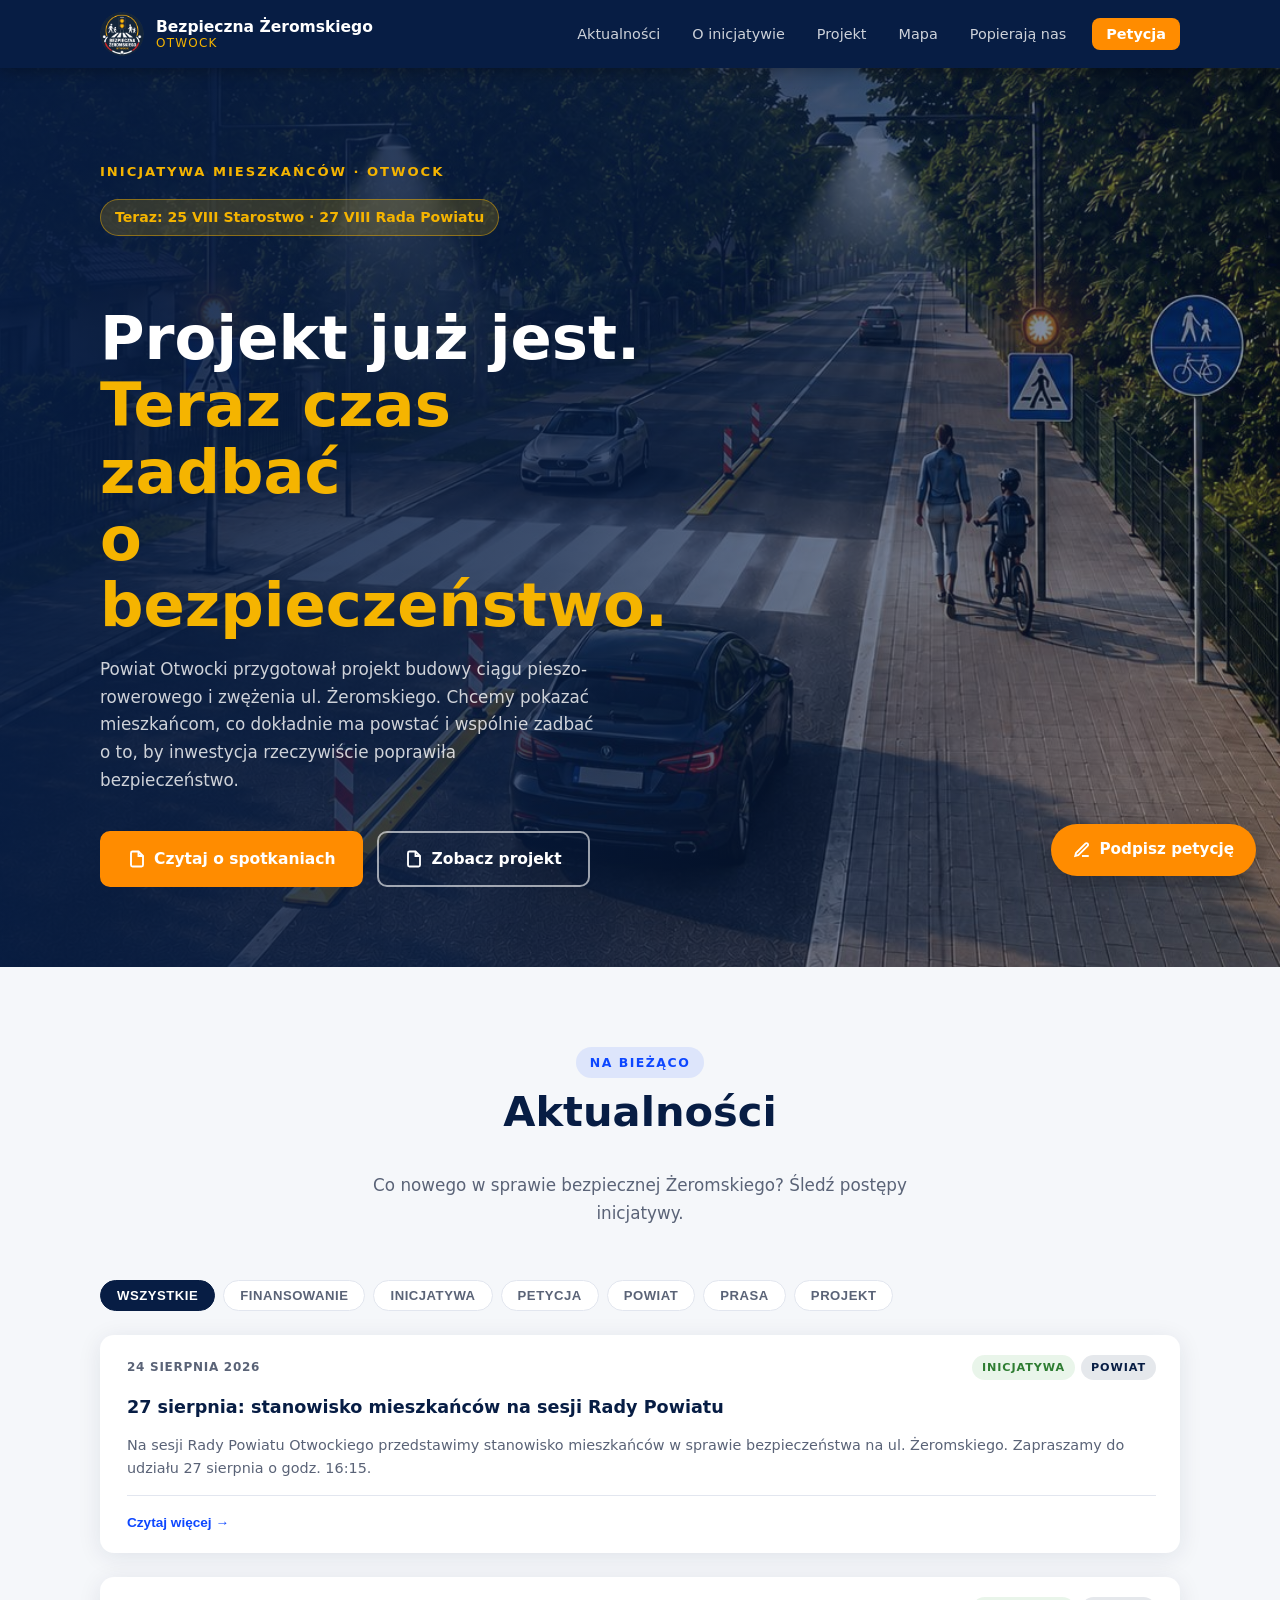
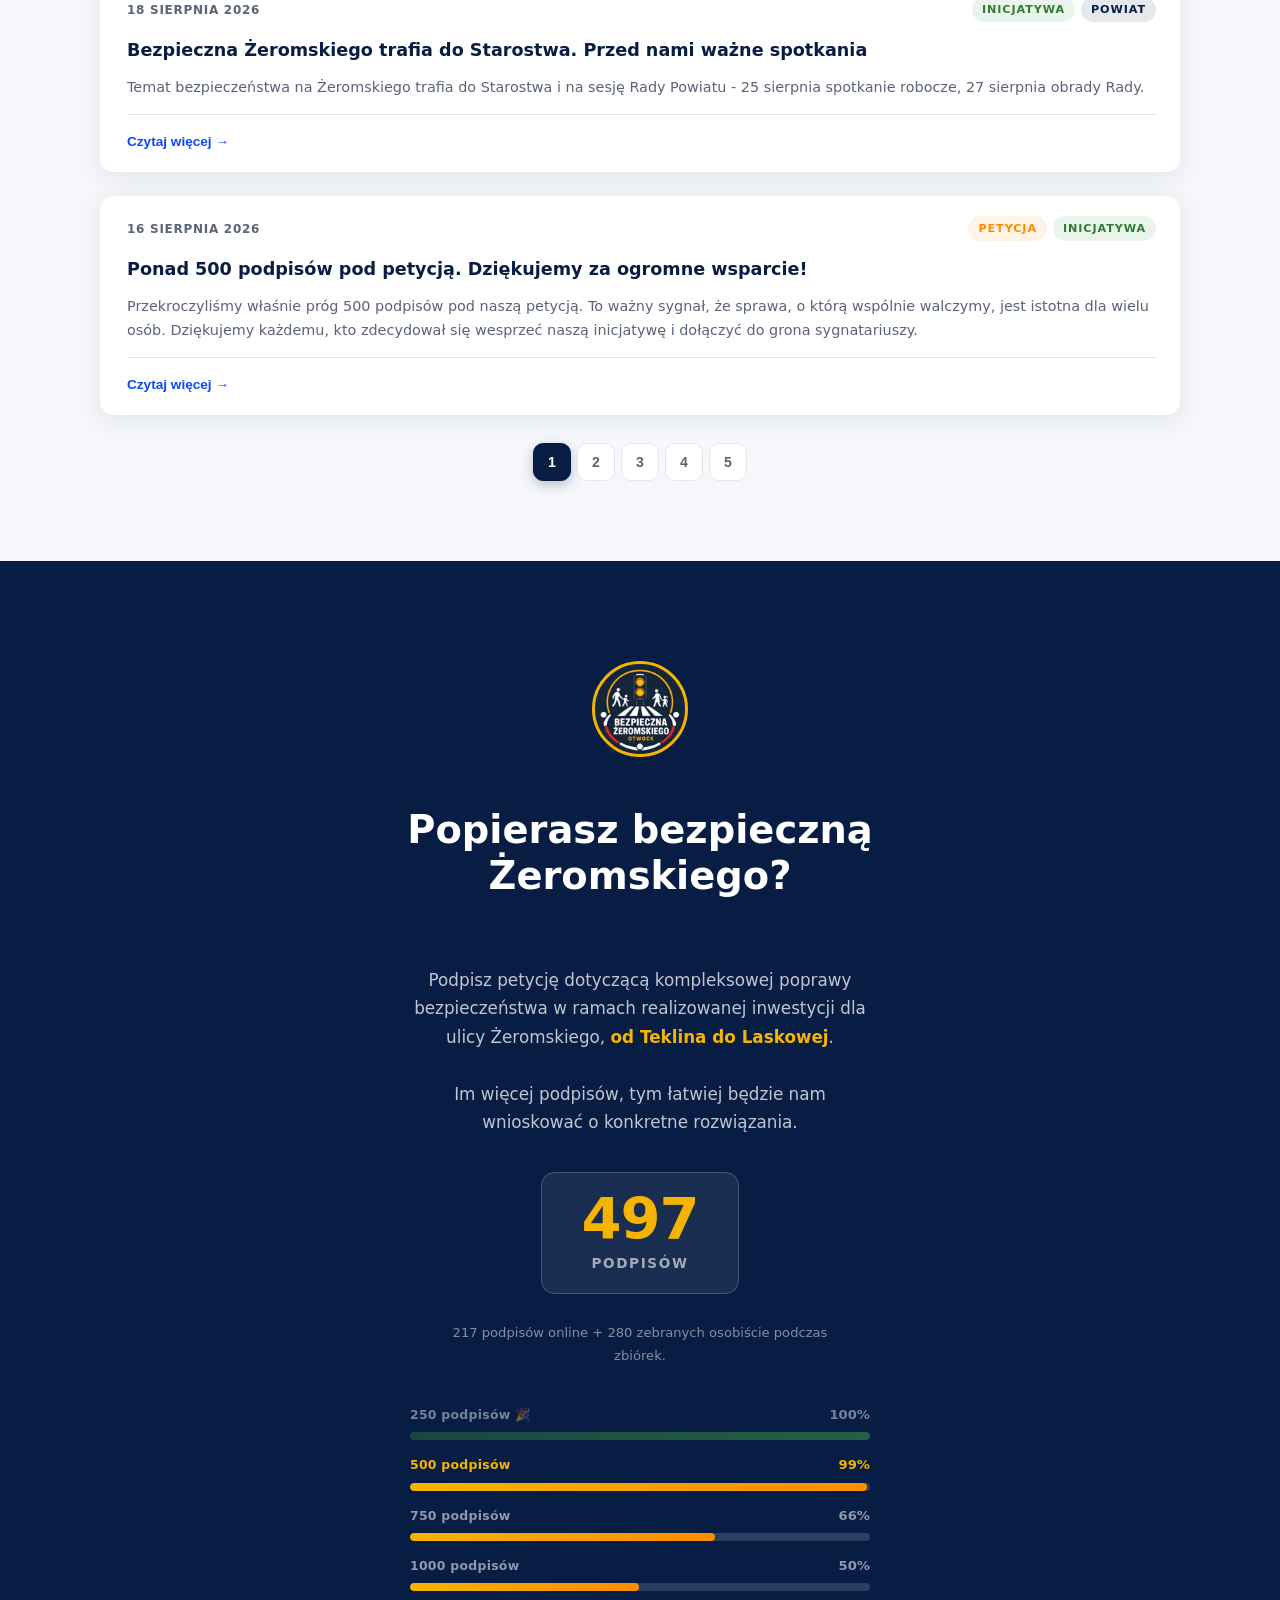
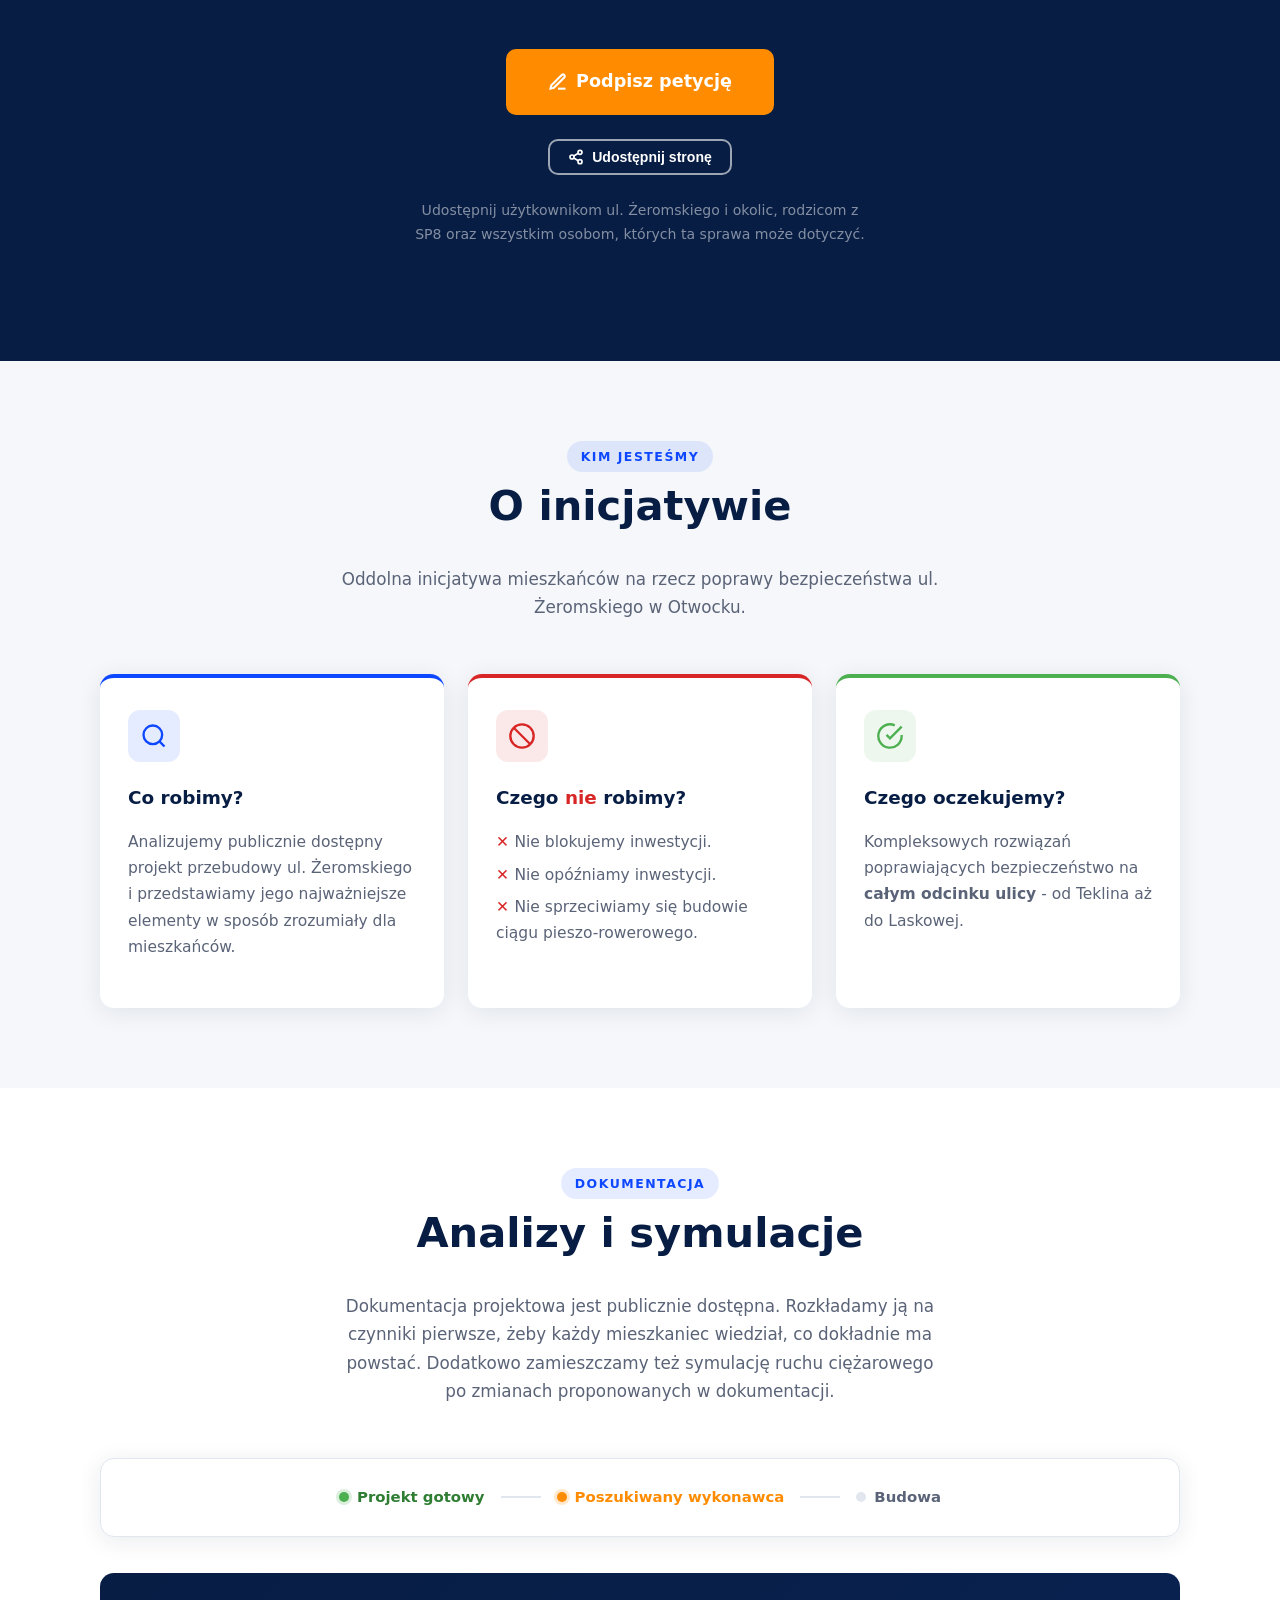
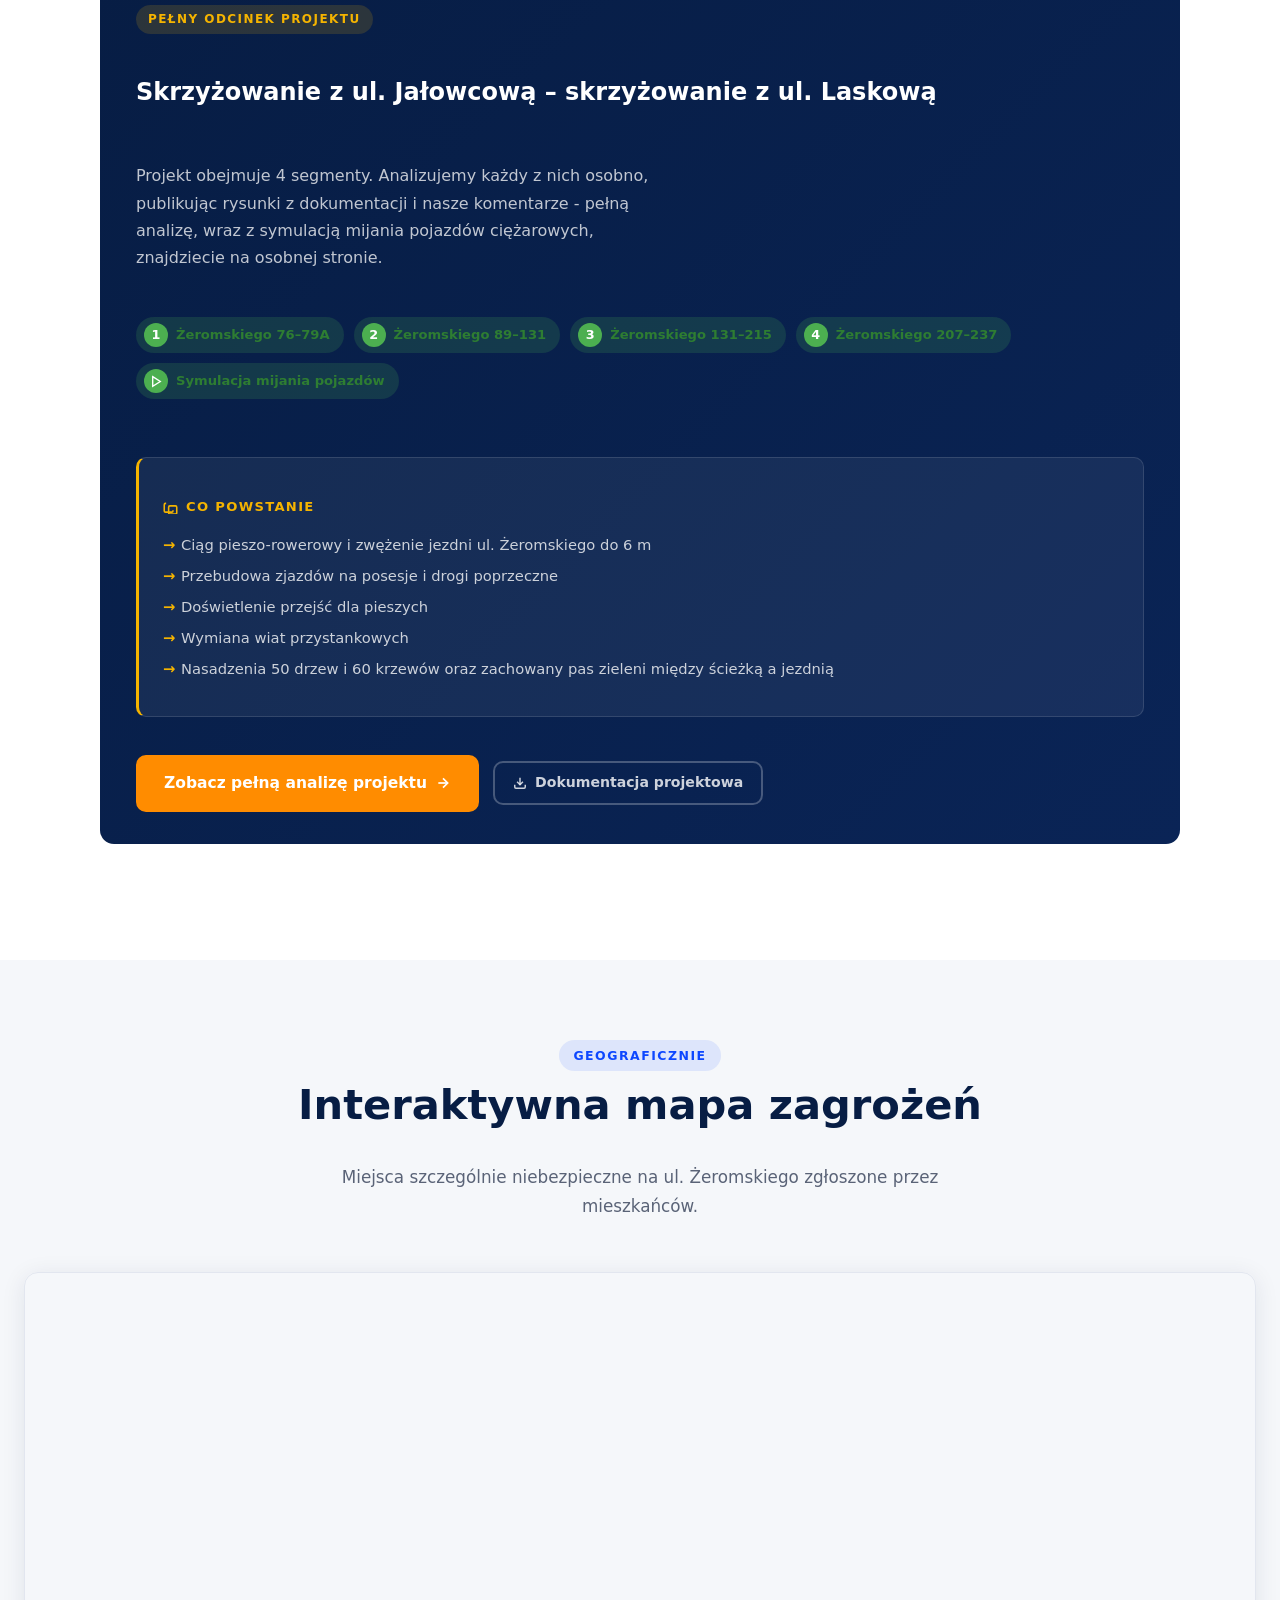
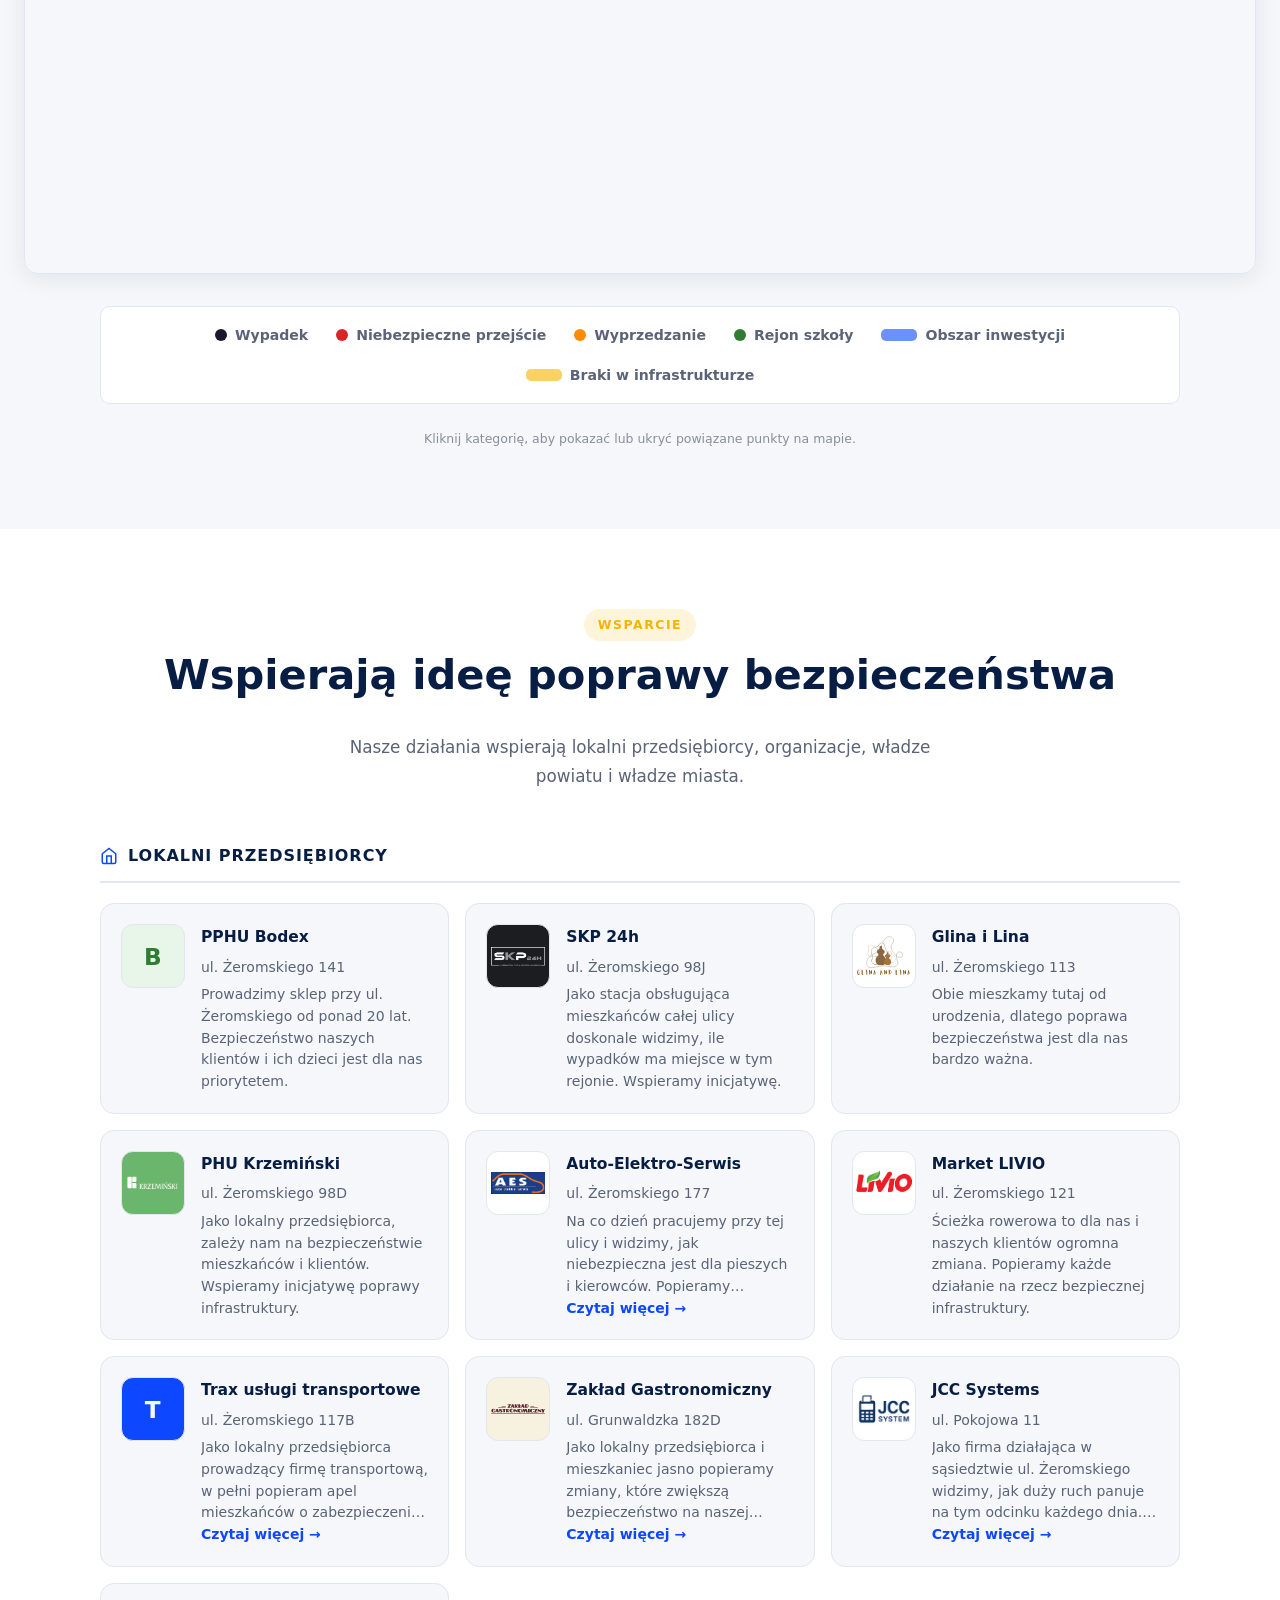
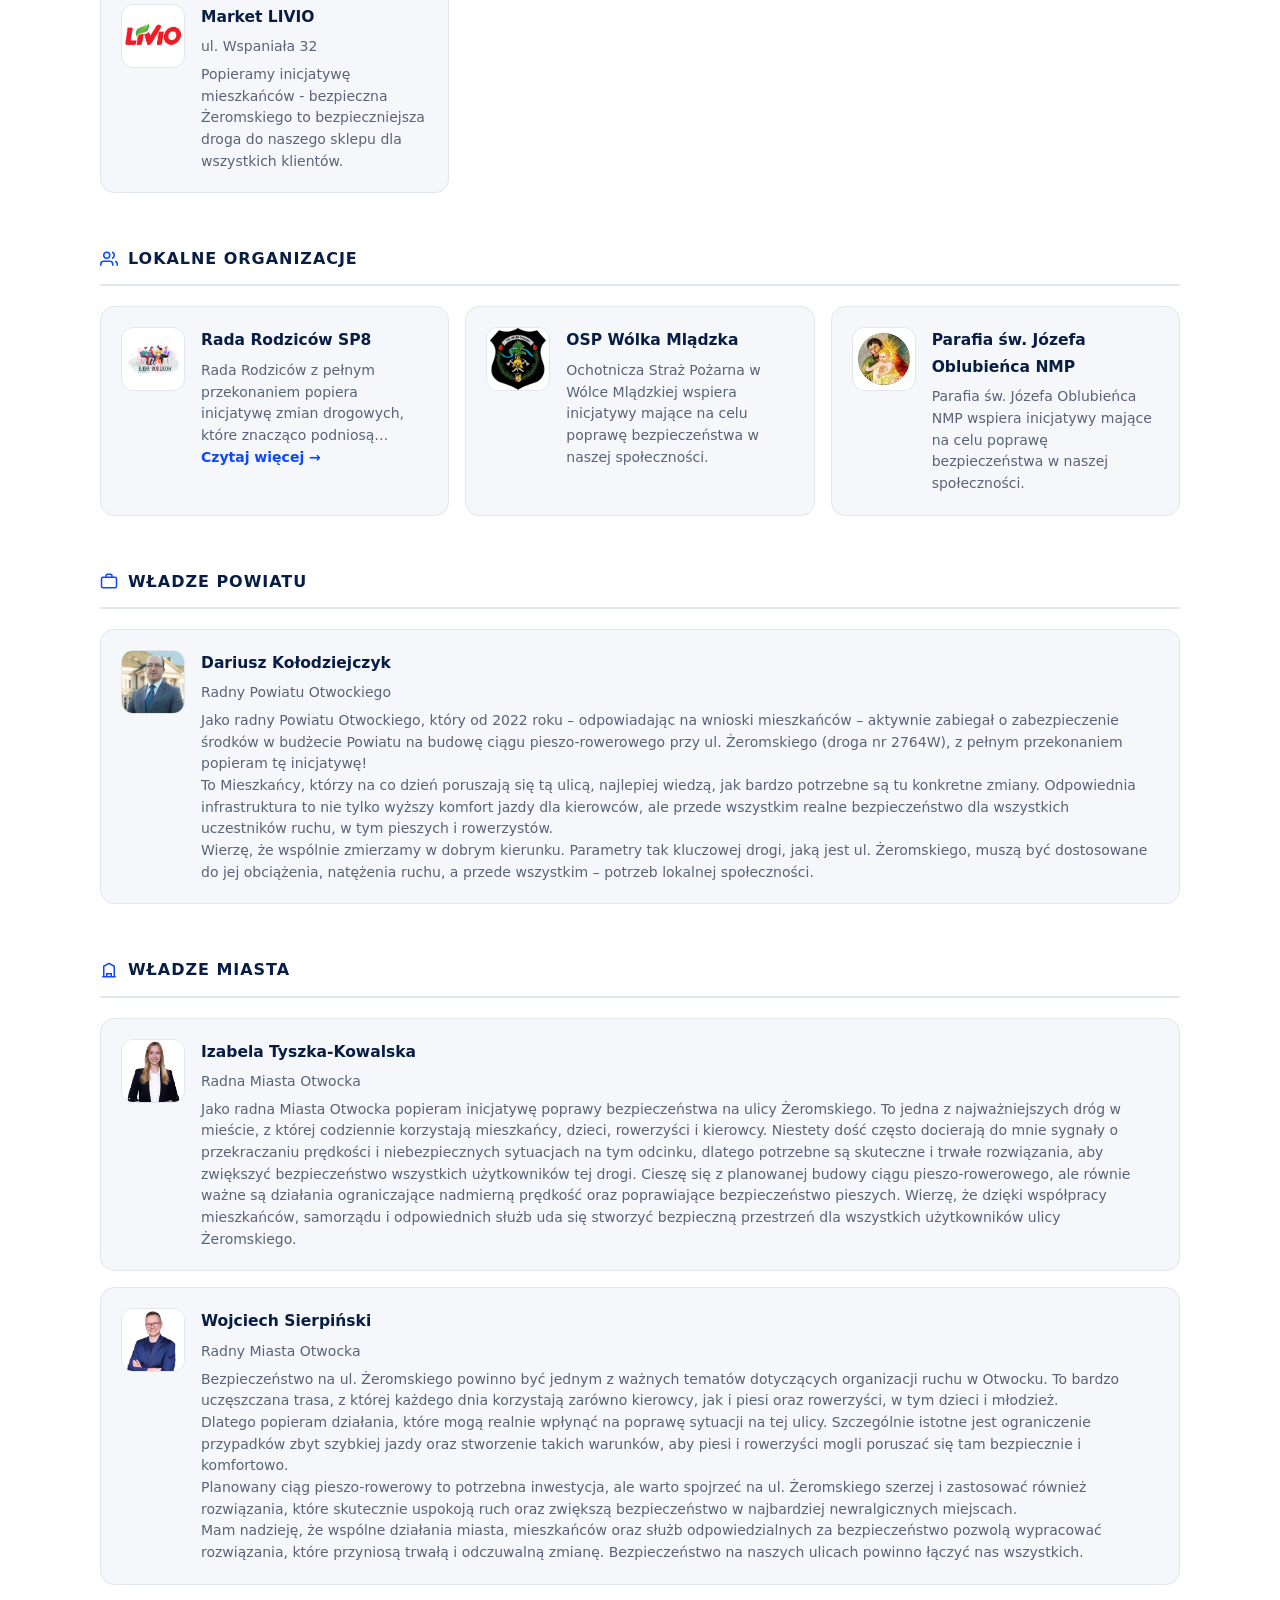
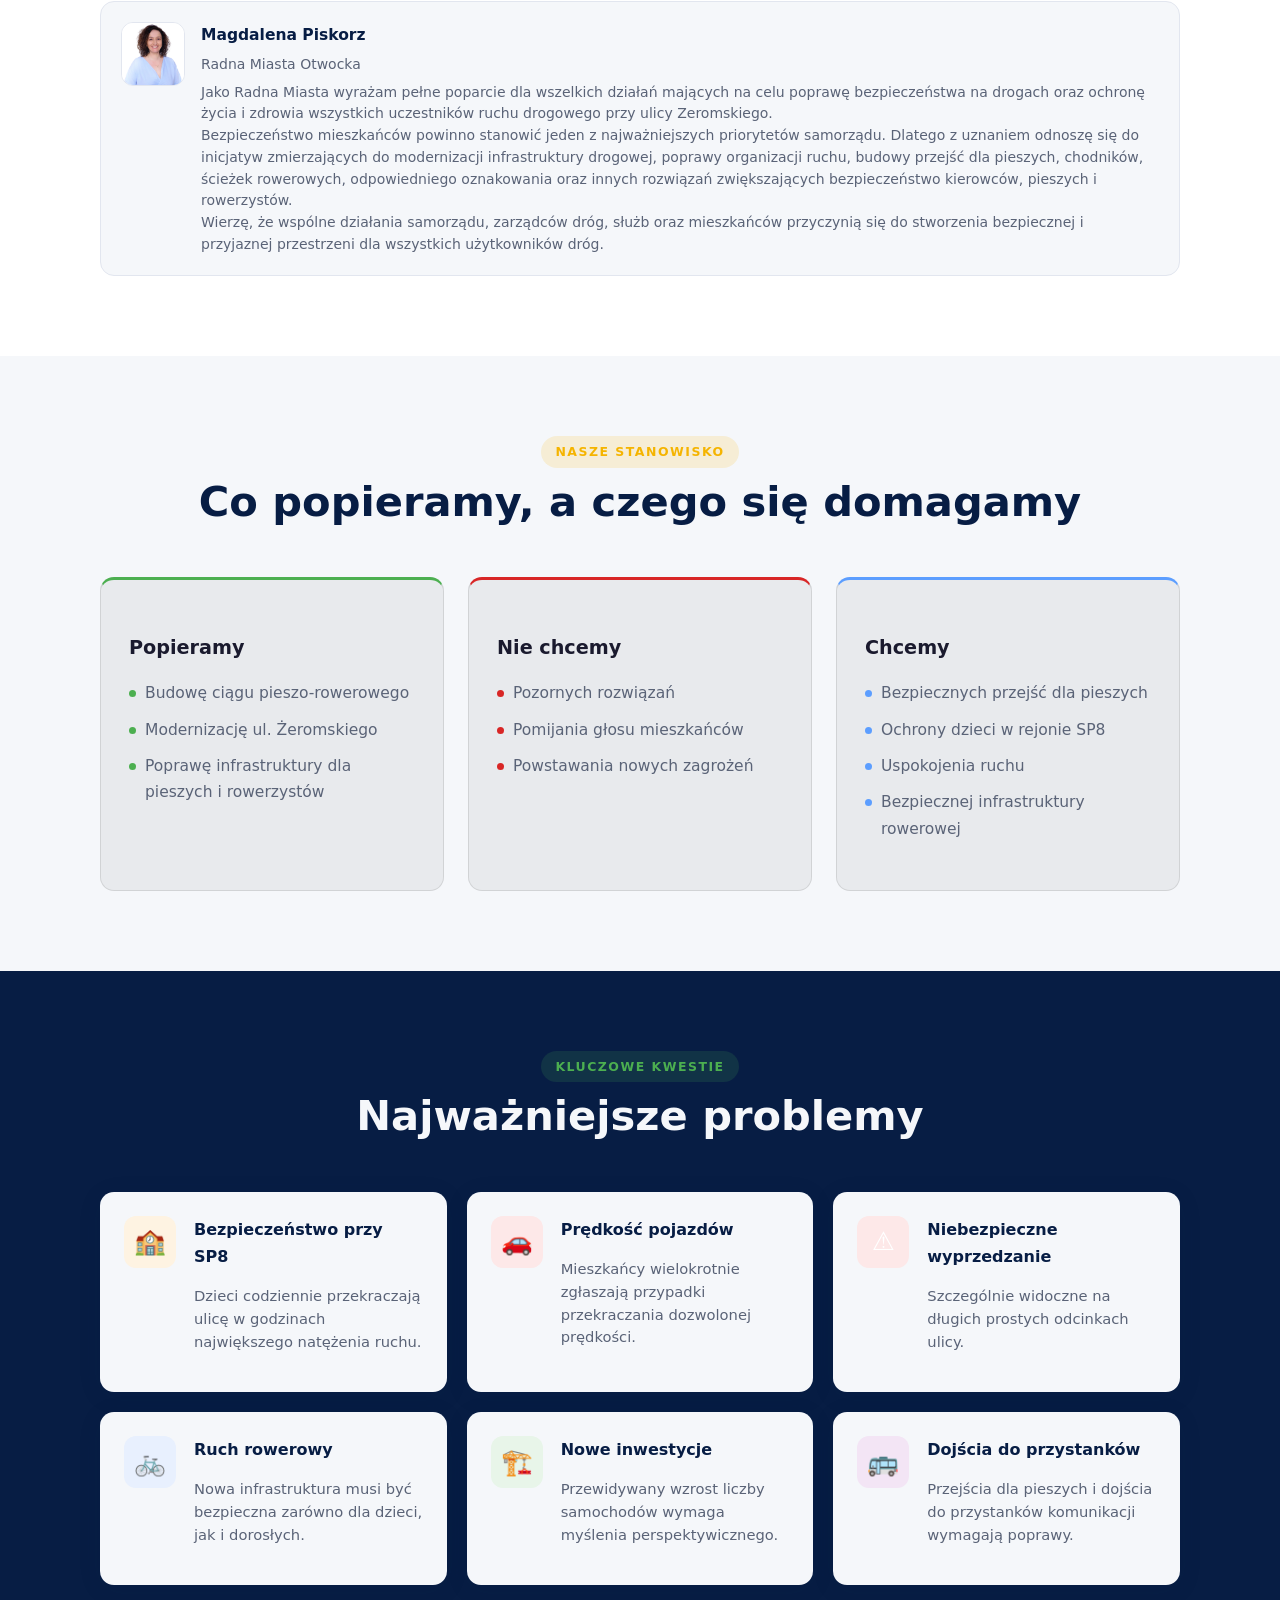
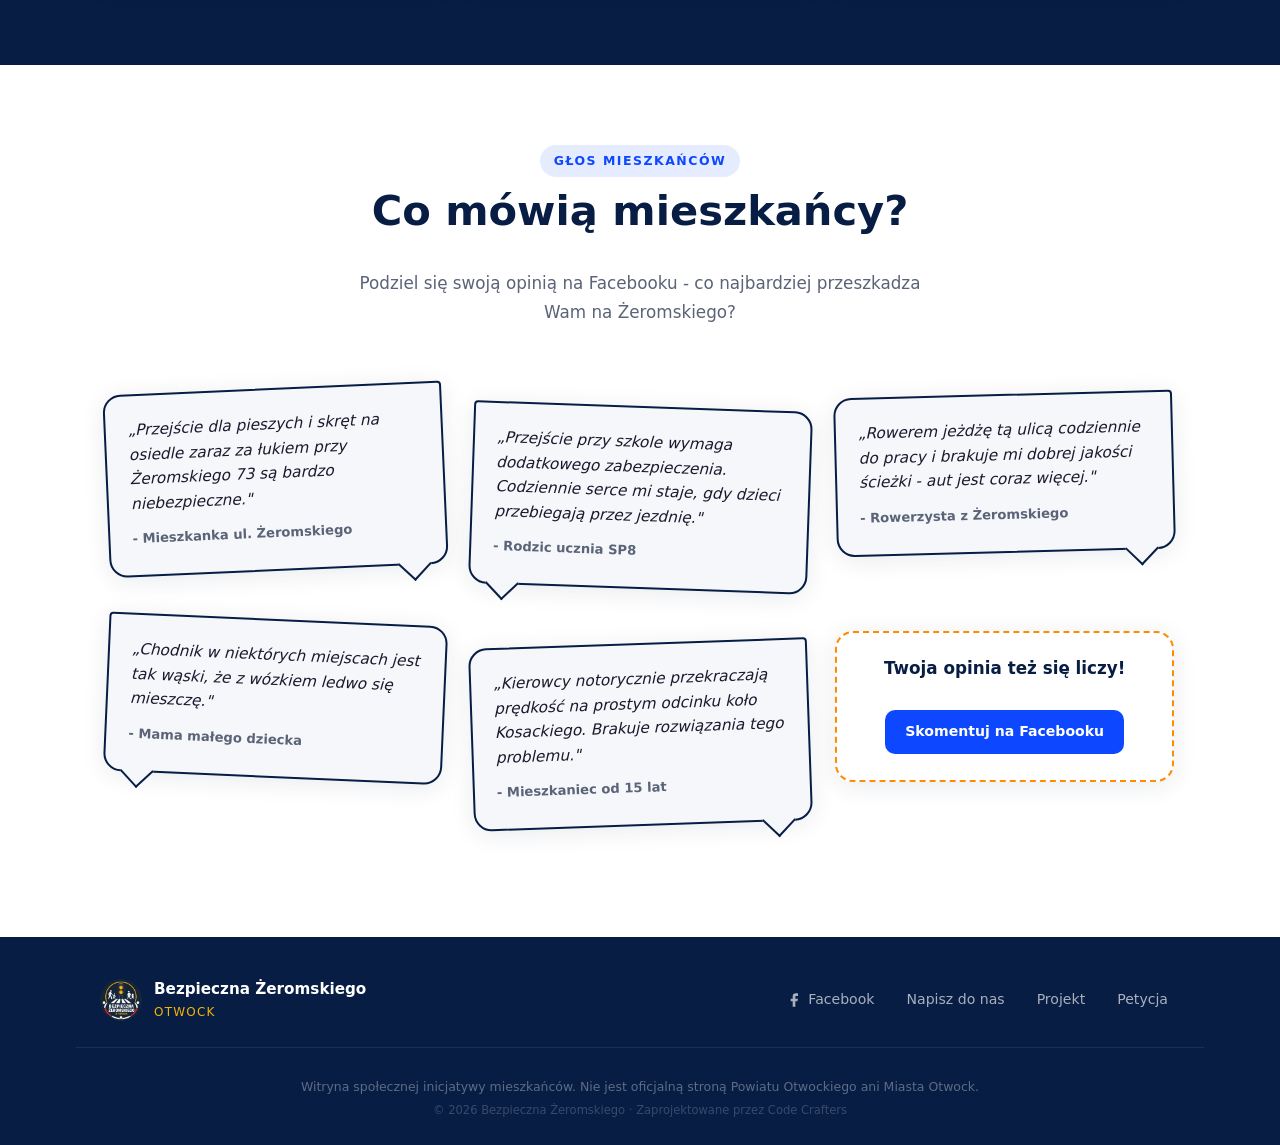
==== index.html @ 0e1c04c5 "Cache buster" ====
<!DOCTYPE html>
<html lang="pl">
<head>
  <meta charset="UTF-8" />
  <meta name="viewport" content="width=device-width, initial-scale=1.0" />
  <meta name="description" content="Społeczna inicjatywa mieszkańców Otwocka na rzecz bezpiecznej ulicy Żeromskiego. Analizujemy projekt przebudowy i dbamy o bezpieczeństwo." />
  <title>Bezpieczna Żeromskiego – Otwock</title>

  <meta name="google-site-verification" content="AgQ0hgBNN3NUIXzFo-h0DQTnF5K7Cg6eH8huIfrxEAc" />

  <link rel="canonical" href="https://bezpieczna-zeromskiego.pl/" />

  <link rel="preload" as="image" href="img/banner.jpg" fetchpriority="high" />

  <link rel="icon" href="/favicon.ico" sizes="any" />
  <link rel="icon" href="img/favicon-32x32.png" type="image/png" sizes="32x32" />
  <link rel="icon" href="img/favicon-16x16.png" type="image/png" sizes="16x16" />
  <link rel="apple-touch-icon" href="img/apple-touch-icon.png" />

  <!-- Open Graph / Facebook -->
  <meta property="og:type" content="website" />
  <meta property="og:url" content="https://bezpieczna-zeromskiego.pl/" />
  <meta property="og:site_name" content="Bezpieczna Żeromskiego" />
  <meta property="og:title" content="Bezpieczna Żeromskiego – Otwock" />
  <meta property="og:description" content="Społeczna inicjatywa mieszkańców Otwocka na rzecz bezpiecznej ulicy Żeromskiego. Analizujemy projekt przebudowy i dbamy o bezpieczeństwo." />
  <meta property="og:image" content="https://bezpieczna-zeromskiego.pl/img/og-image.jpg" />
  <meta property="og:image:secure_url" content="https://bezpieczna-zeromskiego.pl/img/og-image.jpg" />
  <meta property="og:image:type" content="image/jpeg" />
  <meta property="og:image:width" content="1200" />
  <meta property="og:image:height" content="630" />
  <meta property="og:image:alt" content="Bezpieczna Żeromskiego – projekt przebudowy ulicy Żeromskiego w Otwocku" />
  <meta property="og:locale" content="pl_PL" />

  <!-- Twitter -->
  <meta name="twitter:card" content="summary_large_image" />
  <meta name="twitter:title" content="Bezpieczna Żeromskiego – Otwock" />
  <meta name="twitter:description" content="Społeczna inicjatywa mieszkańców Otwocka na rzecz bezpiecznej ulicy Żeromskiego. Analizujemy projekt przebudowy i dbamy o bezpieczeństwo." />
  <meta name="twitter:image" content="https://bezpieczna-zeromskiego.pl/img/og-image.jpg" />

  <link rel="stylesheet" href="css/style.css?v=b9fa4c6ad98b" />

  <!-- Structured data: helps search engines understand this as a civic/community initiative -->
  <script type="application/ld+json">
  {
    "@context": "https://schema.org",
    "@type": "Organization",
    "name": "Bezpieczna Żeromskiego",
    "url": "https://bezpieczna-zeromskiego.pl/",
    "logo": "https://bezpieczna-zeromskiego.pl/img/logo.png",
    "description": "Społeczna inicjatywa mieszkańców Otwocka na rzecz bezpiecznej ulicy Żeromskiego. Analizujemy projekt przebudowy i dbamy o bezpieczeństwo.",
    "sameAs": [
      "https://www.facebook.com/BezpiecznaZeromskiegoOtwock"
    ],
    "areaServed": {
      "@type": "City",
      "name": "Otwock"
    }
  }
  </script>
</head>
<body>

  <!-- ═══════════════════════════════ NAV ═══════════════════════════════ -->
  <nav id="navbar">
    <div class="nav-inner">
      <a href="#" class="nav-brand">
        <img width="44" height="44" src="img/logo-sm.png" alt="Logo Bezpieczna Żeromskiego" decoding="async" />
        <span class="nav-brand-text">
          <strong>Bezpieczna Żeromskiego</strong>
          <em>Otwock</em>
        </span>
      </a>
      <button class="nav-toggle" id="navToggle" aria-label="Menu" aria-controls="navLinks" aria-expanded="false">
        <span></span><span></span><span></span>
      </button>
      <ul class="nav-links" id="navLinks">
        <li><a href="#aktualnosci">Aktualności</a></li>
        <li><a href="#inicjatywa">O inicjatywie</a></li>
        <li><a href="projekt.html" data-section="projekt">Projekt</a></li>
        <li><a href="#mapa">Mapa</a></li>
        <li><a href="#popieraja">Popierają nas</a></li>
        <li><a href="#petycja" class="nav-cta">Petycja</a></li>
      </ul>
    </div>
  </nav>

  <!-- ═══════════════════════════════ HERO ══════════════════════════════ -->
  <section id="hero">
    <div class="hero-bg" style="background-image: url('img/banner.jpg');"></div>
    <div class="hero-overlay"></div>
    <div class="hero-content">
      <p class="hero-label">Inicjatywa mieszkańców · Otwock</p>
      <a href="#news-sesja-rady-powiatu-27-sierpnia" class="hero-now">
        Teraz: 25 VIII Starostwo · 27 VIII Rada Powiatu
      </a>
      <h1>Projekt już jest.<br><span>Teraz czas zadbać<br>o bezpieczeństwo.</span></h1>
      <p class="hero-sub">
        Powiat Otwocki przygotował projekt budowy ciągu pieszo-rowerowego
        i zwężenia ul. Żeromskiego. Chcemy pokazać mieszkańcom, co dokładnie
        ma powstać i wspólnie zadbać o to, by inwestycja rzeczywiście poprawiła bezpieczeństwo.
      </p>
      <div class="hero-btns">
        <a href="#news-sesja-rady-powiatu-27-sierpnia" class="btn btn-orange">
          <svg width="18" height="18" viewBox="0 0 24 24" fill="none" stroke="currentColor" stroke-width="2.5"><path d="M14 2H6a2 2 0 0 0-2 2v16a2 2 0 0 0 2 2h12a2 2 0 0 0 2-2V8z"/><polyline points="14 2 14 8 20 8"/></svg>
          Czytaj o spotkaniach
        </a>
        <a href="projekt.html" class="btn btn-outline">
          <svg width="18" height="18" viewBox="0 0 24 24" fill="none" stroke="currentColor" stroke-width="2.5"><path d="M14 2H6a2 2 0 0 0-2 2v16a2 2 0 0 0 2 2h12a2 2 0 0 0 2-2V8z"/><polyline points="14 2 14 8 20 8"/></svg>
          Zobacz projekt
        </a>
      </div>
    </div>
  </section>

  <!-- ═══════════════════════════════ AKTUALNOŚCI ══════════════════════ -->
  <section id="aktualnosci" class="section section-light">
    <div class="container">
      <div class="section-header">
        <span class="section-tag">Na bieżąco</span>
        <h2>Aktualności</h2>
        <p class="section-desc">Co nowego w sprawie bezpiecznej Żeromskiego? Śledź postępy inicjatywy.</p>
      </div>
      <div class="news-filters" id="newsFilters" role="group" aria-label="Filtruj aktualności wg tagu"></div>
      <div class="news-list" id="newsList">
        <div class="news-loading">Ładowanie aktualności…</div>
      </div>
    </div>
  </section>

  <!-- ═══════════════════════════════ PETYCJA ═══════════════════════════ -->
  <section id="petycja" class="section section-navy section-petycja">
    <div class="container">
      <div class="petycja-inner">
        <img width="90" height="90" src="img/logo-sm.png" alt="Logo" class="petycja-logo" loading="lazy" decoding="async" />
        <h2>Popierasz bezpieczną Żeromskiego?</h2>
        <p>Podpisz petycję dotyczącą kompleksowej poprawy bezpieczeństwa w ramach realizowanej inwestycji dla ulicy Żeromskiego, <strong>od Teklina do Laskowej</strong>.<br /><br />Im więcej podpisów, tym łatwiej będzie nam wnioskować o konkretne rozwiązania.</p>

        <div class="petycja-counter" id="petycjaCounter">
          <span class="petycja-counter-num" id="petycjaCounterNum">–</span>
          <span class="petycja-counter-label">podpisów</span>
        </div>
        <p class="petycja-counter-breakdown" id="petycjaCounterBreakdown"></p>

        <div class="petycja-goals" id="petycjaGoals" role="group" aria-label="Postęp zbierania podpisów wg celów">
          <div class="petycja-goal" id="goal250" data-milestone="250">
            <div class="petycja-goal-head">
              <span class="petycja-goal-label">250 podpisów</span>
              <span class="petycja-goal-percent" id="goal250Percent">0%</span>
            </div>
            <div class="petycja-goal-track"><div class="petycja-goal-fill" id="goal250Fill"></div></div>
          </div>
          <div class="petycja-goal" id="goal500" data-milestone="500">
            <div class="petycja-goal-head">
              <span class="petycja-goal-label">500 podpisów</span>
              <span class="petycja-goal-percent" id="goal500Percent">0%</span>
            </div>
            <div class="petycja-goal-track"><div class="petycja-goal-fill" id="goal500Fill"></div></div>
          </div>
          <div class="petycja-goal" id="goal750" data-milestone="750">
            <div class="petycja-goal-head">
              <span class="petycja-goal-label">750 podpisów</span>
              <span class="petycja-goal-percent" id="goal750Percent">0%</span>
            </div>
            <div class="petycja-goal-track"><div class="petycja-goal-fill" id="goal750Fill"></div></div>
          </div>
          <div class="petycja-goal" id="goal1000" data-milestone="1000">
            <div class="petycja-goal-head">
              <span class="petycja-goal-label">1000 podpisów</span>
              <span class="petycja-goal-percent" id="goal1000Percent">0%</span>
            </div>
            <div class="petycja-goal-track"><div class="petycja-goal-fill" id="goal1000Fill"></div></div>
          </div>
        </div>

        <a href="https://www.petycjeonline.com/wprowadzenie_skutecznych_dziaa_poprawiajcych_bezpieczestwo_na_ulicy_eromskiego_w_otwocku" class="btn btn-orange btn-large" target="_blank" rel="noopener">
          <svg width="20" height="20" viewBox="0 0 24 24" fill="none" stroke="currentColor" stroke-width="2.5"><path d="M12 20h9"/><path d="M16.5 3.5a2.121 2.121 0 0 1 3 3L7 19l-4 1 1-4L16.5 3.5z"/></svg>
          Podpisz petycję
        </a>
        <button type="button" class="btn btn-outline btn-sm" id="shareBtn" style="margin-top: 6px;">
          <svg width="16" height="16" viewBox="0 0 24 24" fill="none" stroke="currentColor" stroke-width="2.5"><circle cx="18" cy="5" r="3"/><circle cx="6" cy="12" r="3"/><circle cx="18" cy="19" r="3"/><line x1="8.6" y1="10.5" x2="15.4" y2="6.5"/><line x1="8.6" y1="13.5" x2="15.4" y2="17.5"/></svg>
          Udostępnij stronę
        </button>
        <p class="petycja-note">Udostępnij użytkownikom ul. Żeromskiego i okolic, rodzicom z SP8 oraz wszystkim osobom, których ta sprawa może dotyczyć.</p>
      </div>
    </div>
  </section>

  <!-- ═══════════════════════════════ INICJATYWA ════════════════════════ -->
  <section id="inicjatywa" class="section section-light">
    <div class="container">
      <div class="section-header">
        <span class="section-tag">Kim jesteśmy</span>
        <h2>O inicjatywie</h2>
        <p class="section-desc">Oddolna inicjatywa mieszkańców na rzecz poprawy bezpieczeństwa ul. Żeromskiego w Otwocku.</p>

      </div>
      <div class="cards-3">

        <div class="card card-blue">
          <div class="card-icon">
            <svg width="28" height="28" viewBox="0 0 24 24" fill="none" stroke="currentColor" stroke-width="2"><circle cx="11" cy="11" r="8"/><path d="m21 21-4.35-4.35"/></svg>
          </div>
          <h3>Co robimy?</h3>
          <p>Analizujemy publicznie dostępny projekt przebudowy ul. Żeromskiego i przedstawiamy jego najważniejsze elementy w sposób zrozumiały dla mieszkańców.</p>
        </div>

        <div class="card card-outlined">
          <div class="card-icon">
            <svg width="28" height="28" viewBox="0 0 24 24" fill="none" stroke="currentColor" stroke-width="2"><circle cx="12" cy="12" r="10"/><line x1="4.93" y1="4.93" x2="19.07" y2="19.07"/></svg>
          </div>
          <h3>Czego <em>nie</em> robimy?</h3>
          <ul>
            <li>Nie blokujemy inwestycji.</li>
            <li>Nie opóźniamy inwestycji.</li>
            <li>Nie sprzeciwiamy się budowie ciągu pieszo-rowerowego.</li>
          </ul>
        </div>

        <div class="card card-green">
          <div class="card-icon">
            <svg width="28" height="28" viewBox="0 0 24 24" fill="none" stroke="currentColor" stroke-width="2"><path d="M22 11.08V12a10 10 0 1 1-5.93-9.14"/><polyline points="22 4 12 14.01 9 11.01"/></svg>
          </div>
          <h3>Czego oczekujemy?</h3>
          <p>Kompleksowych rozwiązań poprawiających bezpieczeństwo na <strong>całym odcinku ulicy</strong> - od Teklina aż do Laskowej.</p>
        </div>

      </div>
    </div>
  </section>

  <!-- ═══════════════════════════════ PROJEKT ═══════════════════════════ -->
  <section id="projekt" class="section section-white">
    <div class="container">
      <div class="section-header">
        <span class="section-tag">Dokumentacja</span>
        <h2>Analizy i symulacje</h2>
        <p class="section-desc">Dokumentacja projektowa jest publicznie dostępna. Rozkładamy ją na czynniki pierwsze, żeby każdy mieszkaniec wiedział, co dokładnie ma powstać. Dodatkowo zamieszczamy też symulację ruchu ciężarowego po zmianach proponowanych w dokumentacji.</p>
      </div>

      <!-- Status bar -->
      <div class="status-bar">
        <div class="status-item status-done">
          <span class="status-dot"></span>
          <span>Projekt gotowy</span>
        </div>
        <div class="status-divider"></div>
        <div class="status-item status-active">
          <span class="status-dot"></span>
          <span>Poszukiwany wykonawca</span>
        </div>
        <div class="status-divider"></div>
        <div class="status-item status-pending">
          <span class="status-dot"></span>
          <span>Budowa</span>
        </div>
      </div>

      <!-- Segment overview -->
      <div class="segment-card">
        <div class="segment-badge">Pełny odcinek projektu</div>
        <h3>Skrzyżowanie z ul. Jałowcową – skrzyżowanie z ul. Laskową</h3>
        <p>Projekt obejmuje 4 segmenty. Analizujemy każdy z nich osobno, publikując rysunki z dokumentacji i nasze komentarze - pełną analizę, wraz z symulacją mijania pojazdów ciężarowych, znajdziecie na osobnej stronie.</p>
        <div class="segment-progress">
          <a href="projekt.html#segment-1" class="seg-step seg-done">
            <span class="seg-num">1</span>
            <span>Żeromskiego 76–79A</span>
          </a>
          <a href="projekt.html#segment-2" class="seg-step seg-done">
            <span class="seg-num">2</span>
            <span>Żeromskiego 89–131</span>
          </a>
          <a href="projekt.html#segment-3" class="seg-step seg-done">
            <span class="seg-num">3</span>
            <span>Żeromskiego 131–215</span>
          </a>
          <a href="projekt.html#segment-4" class="seg-step seg-done">
            <span class="seg-num">4</span>
            <span>Żeromskiego 207–237</span>
          </a>
          <a href="projekt.html#symulacja-mijania" class="seg-step seg-done seg-step-sim">
            <span class="seg-num seg-icon">
              <svg width="13" height="13" viewBox="0 0 24 24" fill="none" stroke="currentColor" stroke-width="2.5"><path d="M5 3l14 9-14 9V3z"/></svg>
            </span>
            <span>Symulacja mijania pojazdów</span>
          </a>
        </div>

        <!-- General project scope -->
        <div class="segment-scope">
          <h4>
            <svg width="15" height="15" viewBox="0 0 24 24" fill="none" stroke="currentColor" stroke-width="2.5"><rect x="9" y="11" width="13" height="13" rx="2" ry="2"/><path d="M5 7H4a2 2 0 0 0-2 2v10a2 2 0 0 0 2 2h10a2 2 0 0 0 2-2v-1"/></svg>
            Co powstanie
          </h4>
          <ul>
            <li>Ciąg pieszo-rowerowy i zwężenie jezdni ul. Żeromskiego do 6 m</li>
            <li>Przebudowa zjazdów na posesje i drogi poprzeczne</li>
            <li>Doświetlenie przejść dla pieszych</li>
            <li>Wymiana wiat przystankowych</li>
            <li>Nasadzenia 50 drzew i 60 krzewów oraz zachowany pas zieleni między ścieżką a jezdnią</li>
          </ul>
        </div>

        <div class="segment-card-actions">
          <a href="projekt.html" class="btn btn-orange">
            Zobacz pełną analizę projektu
            <svg width="16" height="16" viewBox="0 0 24 24" fill="none" stroke="currentColor" stroke-width="2.5"><path d="M5 12h14"/><path d="M12 5l7 7-7 7"/></svg>
          </a>
          <a href="https://zdpotwock.eb2b.com.pl/" class="btn btn-sm btn-navy-outline">
            <svg width="14" height="14" viewBox="0 0 24 24" fill="none" stroke="currentColor" stroke-width="2.5"><path d="M21 15v4a2 2 0 0 1-2 2H5a2 2 0 0 1-2-2v-4"/><polyline points="7 10 12 15 17 10"/><line x1="12" y1="15" x2="12" y2="3"/></svg>
            Dokumentacja projektowa
          </a>
        </div>
      </div>
    </div>
  </section>

  <!-- ═══════════════════════════════ MAPA ══════════════════════════════ -->
  <section id="mapa" class="section section-light">
    <div class="container">
      <div class="section-header">
        <span class="section-tag">Geograficznie</span>
        <h2>Interaktywna mapa zagrożeń</h2>
        <p class="section-desc">Miejsca szczególnie niebezpieczne na ul. Żeromskiego zgłoszone przez mieszkańców.</p>
      </div>
    </div>
    <div class="container container-map">
      <div class="map-wrapper">
        <div id="zeromskiego-map" class="map-embed" aria-label="Interaktywna mapa ul. Żeromskiego w Otwocku"></div>
      </div>
    </div>
    <div class="container">
      <div class="map-wrapper">
        <div class="map-legend" id="mapLegend">
          <button type="button" class="legend-item" data-category="wypadek" aria-pressed="true"><span class="legend-dot" style="background:#1a1a2e;"></span> Wypadek</button>
          <button type="button" class="legend-item" data-category="przejscie" aria-pressed="true"><span class="legend-dot" style="background:#d82626;"></span> Niebezpieczne przejście</button>
          <button type="button" class="legend-item" data-category="wyprzedzanie" aria-pressed="true"><span class="legend-dot" style="background:#ff8c00;"></span> Wyprzedzanie</button>
          <button type="button" class="legend-item" data-category="szkola" aria-pressed="true"><span class="legend-dot" style="background:#2e7d32;"></span> Rejon szkoły</button>
          <button type="button" class="legend-item" data-category="inwestycja" aria-pressed="true"><span class="legend-line" style="background:#0d47ff;"></span> Obszar inwestycji</button>
          <button type="button" class="legend-item" data-category="braki" aria-pressed="true"><span class="legend-line" style="background:#f5b400;"></span> Braki w infrastrukturze</button>
        </div>
        <p class="map-legend-hint">Kliknij kategorię, aby pokazać lub ukryć powiązane punkty na mapie.</p>
      </div>
    </div>
  </section>

  <!-- ═══════════════════════════════ POPIERAJĄ NAS ════════════════════ -->
  <section id="popieraja" class="section section-white">
    <div class="container">
      <div class="section-header">
        <span class="section-tag tag-gold">Wsparcie</span>
        <h2>Wspierają ideę poprawy bezpieczeństwa</h2>
        <p class="section-desc">Nasze działania wspierają lokalni przedsiębiorcy, organizacje, władze powiatu i władze miasta.</p>
      </div>

      <!-- ── Lokalni przedsiębiorcy ── -->
      <div class="supporters-group">
        <h3 class="supporters-group-title">
          <svg width="18" height="18" viewBox="0 0 24 24" fill="none" stroke="currentColor" stroke-width="2"><path d="M3 9l9-7 9 7v11a2 2 0 0 1-2 2H5a2 2 0 0 1-2-2z"/><polyline points="9 22 9 12 15 12 15 22"/></svg>
          Lokalni przedsiębiorcy
        </h3>
        <div class="supporters-grid columns">

          <div class="supporter-card">
            <div class="supporter-logo supporter-logo--initials" style="background:#e8f5e9;color:#2e7d32;" aria-hidden="true">B</div>
            <div class="supporter-info">
              <strong>PPHU Bodex</strong>
              <p class="supporter-details">ul. Żeromskiego 141</p>
              <p>Prowadzimy sklep przy ul. Żeromskiego od ponad 20 lat. Bezpieczeństwo naszych klientów i ich dzieci jest dla nas priorytetem.</p>
            </div>
          </div>

          <div class="supporter-card">
            <div class="supporter-logo" style="background:#1b1d20; padding: 0 4px;">
              <img width="358" height="129" src="/img/supporters/logo-skp.png" alt="SKP 24h"  loading="lazy" decoding="async" />
            </div>
            <div class="supporter-info">
              <strong>SKP 24h</strong>
              <p class="supporter-details">ul. Żeromskiego 98J</p>
              <p>Jako stacja obsługująca mieszkańców całej ulicy doskonale widzimy, ile wypadków ma miejsce w tym rejonie. Wspieramy inicjatywę.</p>
            </div>
          </div>

          <div class="supporter-card">
            <div class="supporter-logo">
              <img width="440" height="328" src="/img/supporters/logo-gil.svg" alt="Glina i Lina"  loading="lazy" decoding="async" />
            </div>
            <div class="supporter-info">
              <strong>Glina i Lina</strong>
              <p class="supporter-details">ul. Żeromskiego 113</p>
              <p>Obie mieszkamy tutaj od urodzenia, dlatego poprawa bezpieczeństwa jest dla nas bardzo ważna.</p>
            </div>
          </div>

          <div class="supporter-card">
            <div class="supporter-logo" style="background:#6bb66d; padding: 0 4px;">
              <img width="1218" height="297" src="/img/supporters/logo-krzeminski.png" alt="PHU Krzemiński"  loading="lazy" decoding="async" />
            </div>
            <div class="supporter-info">
              <strong>PHU Krzemiński</strong>
              <p class="supporter-details">ul. Żeromskiego 98D</p>
              <p>Jako lokalny przedsiębiorca, zależy nam na bezpieczeństwie mieszkańców i klientów. Wspieramy inicjatywę poprawy infrastruktury.</p>
            </div>
          </div>

          <div class="supporter-card">
            <div class="supporter-logo" style="padding: 0 4px;">
              <img width="311" height="128" src="/img/supporters/logo-aes.png" alt="Auto-Elektro-Serwis"  loading="lazy" decoding="async" />
            </div>
            <div class="supporter-info">
              <strong>Auto-Elektro-Serwis</strong>
              <p class="supporter-details">ul. Żeromskiego 177</p>
              <p>Na co dzień pracujemy przy tej ulicy i widzimy, jak niebezpieczna jest dla pieszych i kierowców. Popieramy działania na rzecz poprawy bezpieczeństwa.</p>
            </div>
          </div>

          <div class="supporter-card">
            <div class="supporter-logo">
              <img width="318" height="159" src="/img/supporters/logo-livio.png" alt="Market LIVIO"  loading="lazy" decoding="async" />
            </div>
            <div class="supporter-info">
              <strong>Market LIVIO</strong>
              <p class="supporter-details">ul. Żeromskiego 121</p>
              <p>Ścieżka rowerowa to dla nas i naszych klientów ogromna zmiana. Popieramy każde działanie na rzecz bezpiecznej infrastruktury.</p>
            </div>
          </div>

          <div class="supporter-card">
            <div class="supporter-logo supporter-logo--initials" style="background:#0d47ff;color:#f5f7fa;" aria-hidden="true">T</div>
            <div class="supporter-info">
              <strong>Trax usługi transportowe</strong>
              <p class="supporter-details">ul. Żeromskiego 117B</p>
              <p>Jako lokalny przedsiębiorca prowadzący firmę transportową, w pełni popieram apel mieszkańców o zabezpieczenie przejść dla pieszych. Na tym odcinku kierowcy zbyt często przekraczają dozwoloną prędkość, co stwarza realne zagrożenie. Jako profesjonalista apeluję o odpowiedzialność na drodze. Bezpieczeństwo naszej lokalnej społeczności jest dla mnie priorytetem.</p>
            </div>
          </div>

          <div class="supporter-card">
            <div class="supporter-logo" style="background:#f7f1e0; padding: 0 4px;">
              <img width="258" height="48" src="/img/supporters/logo-zg.svg" alt="Zakład Gastronomiczny"  loading="lazy" decoding="async" />
            </div>
            <div class="supporter-info">
              <strong>Zakład Gastronomiczny</strong>
              <p class="supporter-details">ul. Grunwaldzka 182D</p>
              <p>Jako lokalny przedsiębiorca i mieszkaniec jasno popieramy zmiany, które zwiększą bezpieczeństwo na naszej głównej ulicy. Bezpieczeństwo mieszkańców, klientów i wszystkich użytkowników drogi powinno być priorytetem. Dlatego wspieramy działania na rzecz poprawy infrastruktury i zdecydowanie opowiadamy się za rozwiązaniami, które uczynią naszą ulicę bezpieczniejszą dla wszystkich.</p>
            </div>
          </div>

          <div class="supporter-card">
            <div class="supporter-logo" style="padding: 0 4px;">
              <img width="120" height="67" src="/img/supporters/logo-jcc.png" alt="JCC System"  loading="lazy" decoding="async" />
            </div>
            <div class="supporter-info">
              <strong>JCC Systems</strong>
              <p class="supporter-details">ul. Pokojowa 11</p>
              <p>Jako firma działająca w sąsiedztwie ul. Żeromskiego widzimy, jak duży ruch panuje na tym odcinku każdego dnia. Popieramy inicjatywę mieszkańców i liczymy na realną poprawę bezpieczeństwa dla pieszych, rowerzystów i kierowców.</p>
            </div>
          </div>

          <div class="supporter-card">
            <div class="supporter-logo">
              <img width="318" height="159" src="/img/supporters/logo-livio.png" alt="Market LIVIO"  loading="lazy" decoding="async" />
            </div>
            <div class="supporter-info">
              <strong>Market LIVIO</strong>
              <p class="supporter-details">ul. Wspaniała 32</p>
              <p>Popieramy inicjatywę mieszkańców - bezpieczna Żeromskiego to bezpieczniejsza droga do naszego sklepu dla wszystkich klientów.</p>
            </div>
          </div>

        </div>
      </div>

      <!-- ── Lokalne organizacje ── -->
      <div class="supporters-group">
        <h3 class="supporters-group-title">
          <svg width="18" height="18" viewBox="0 0 24 24" fill="none" stroke="currentColor" stroke-width="2"><path d="M17 21v-2a4 4 0 0 0-4-4H5a4 4 0 0 0-4 4v2"/><circle cx="9" cy="7" r="4"/><path d="M23 21v-2a4 4 0 0 0-3-3.87"/><path d="M16 3.13a4 4 0 0 1 0 7.75"/></svg>
          Lokalne organizacje
        </h3>
        <div class="supporters-grid columns">
          <div class="supporter-card">
            <div class="supporter-logo">
              <img width="400" height="225" src="/img/supporters/logo-rada-rodzicow.png" alt="Rada Rodziców SP8" loading="lazy" decoding="async" />
            </div>
            <div class="supporter-info">
              <strong>Rada Rodziców SP8</strong>
              <p>Rada Rodziców z pełnym przekonaniem popiera inicjatywę zmian drogowych, które znacząco podniosą bezpieczeństwo naszych dzieci w drodze do szkoły.</p>
            </div>
          </div>
          <div class="supporter-card">
            <div class="supporter-logo">
              <img width="597" height="663" src="/img/supporters/logo-osp.png" alt="OSP Wólka Mlądzka"  loading="lazy" decoding="async" />
            </div>
            <div class="supporter-info">
              <strong>OSP Wólka Mlądzka</strong>
              <p>Ochotnicza Straż Pożarna w Wólce Mlądzkiej wspiera inicjatywy mające na celu poprawę bezpieczeństwa w naszej społeczności.</p>
            </div>
          </div>
          <div class="supporter-card">
            <div class="supporter-logo" style="padding: 2px 5px;">
              <img width="379" height="400" src="/img/supporters/logo-parafia.png" alt="Parafia św. Józefa Oblubieńca NMP"  loading="lazy" decoding="async" />
            </div>
            <div class="supporter-info">
              <strong>Parafia św. Józefa Oblubieńca NMP</strong>
              <p>Parafia św. Józefa Oblubieńca NMP wspiera inicjatywy mające na celu poprawę bezpieczeństwa w naszej społeczności.</p>
            </div>
          </div>
        </div>
      </div>

      <!-- ── Władze powiatu ── -->
      <div class="supporters-group">
        <h3 class="supporters-group-title">
          <svg width="18" height="18" viewBox="0 0 24 24" fill="none" stroke="currentColor" stroke-width="2"><rect x="2" y="7" width="20" height="14" rx="2"/><path d="M16 7V5a2 2 0 0 0-2-2h-4a2 2 0 0 0-2 2v2"/></svg>
          Władze powiatu
        </h3>
        <div class="supporters-grid">
          <div class="supporter-card">
            <div class="supporter-logo">
              <img width="804" height="900" src="/img/supporters/photo-kolodziejczyk.jpeg" alt="Dariusz Kołodziejczyk" style="object-fit: cover"  loading="lazy" decoding="async" />
            </div>
            <div class="supporter-info">
              <strong>Dariusz Kołodziejczyk</strong>
              <p class="supporter-details">Radny Powiatu Otwockiego</p>
              <p>Jako radny Powiatu Otwockiego, który od 2022 roku – odpowiadając na wnioski mieszkańców – aktywnie zabiegał o zabezpieczenie środków w budżecie Powiatu na budowę ciągu pieszo-rowerowego przy ul. Żeromskiego (droga nr 2764W), z pełnym przekonaniem popieram tę inicjatywę!</p>
              <p>To Mieszkańcy, którzy na co dzień poruszają się tą ulicą, najlepiej wiedzą, jak bardzo potrzebne są tu konkretne zmiany. Odpowiednia infrastruktura to nie tylko wyższy komfort jazdy dla kierowców, ale przede wszystkim realne bezpieczeństwo dla wszystkich uczestników ruchu, w tym pieszych i rowerzystów.</p>
              <p>Wierzę, że wspólnie zmierzamy w dobrym kierunku. Parametry tak kluczowej drogi, jaką jest ul. Żeromskiego, muszą być dostosowane do jej obciążenia, natężenia ruchu, a przede wszystkim – potrzeb lokalnej społeczności.</p>
            </div>
          </div>
        </div>
      </div>

      <!-- ── Władze miasta ── -->
      <div class="supporters-group">
        <h3 class="supporters-group-title">
          <svg width="18" height="18" viewBox="0 0 24 24" fill="none" stroke="currentColor" stroke-width="2"><path d="M3 21h18M5 21V7l7-4 7 4v14M9 21v-4h6v4"/></svg>
          Władze miasta
        </h3>
        <div class="supporters-grid">

          <div class="supporter-card">
            <div class="supporter-logo">
              <img width="900" height="900" src="/img/supporters/photo-tyszka-kowalska.jpg" alt="Izabela Tyszka-Kowalska"  loading="lazy" decoding="async" />
            </div>
            <div class="supporter-info">
              <strong>Izabela Tyszka-Kowalska</strong>
              <p class="supporter-details">Radna Miasta Otwocka</p>
              <p>Jako radna Miasta Otwocka popieram inicjatywę poprawy bezpieczeństwa na ulicy Żeromskiego. To jedna z najważniejszych dróg w mieście, z której codziennie korzystają mieszkańcy, dzieci, rowerzyści i kierowcy. Niestety dość często docierają do mnie sygnały o przekraczaniu prędkości i niebezpiecznych sytuacjach na tym odcinku, dlatego potrzebne są skuteczne i trwałe rozwiązania, aby zwiększyć bezpieczeństwo wszystkich użytkowników tej drogi. Cieszę się z planowanej budowy ciągu pieszo-rowerowego, ale równie ważne są działania ograniczające nadmierną prędkość oraz poprawiające bezpieczeństwo pieszych. Wierzę, że dzięki współpracy mieszkańców, samorządu i odpowiednich służb uda się stworzyć bezpieczną przestrzeń dla wszystkich użytkowników ulicy Żeromskiego.</p>
            </div>
          </div>
          <div class="supporter-card">
            <div class="supporter-logo">
              <img width="800" height="800" src="/img/supporters/photo-sierpinski.jpg" alt="Wojciech Sierpiński"  loading="lazy" decoding="async" />
            </div>
            <div class="supporter-info">
              <strong>Wojciech Sierpiński</strong>
              <p class="supporter-details">Radny Miasta Otwocka</p>
              <p>Bezpieczeństwo na ul. Żeromskiego powinno być jednym z ważnych tematów dotyczących organizacji ruchu w Otwocku. To bardzo uczęszczana trasa, z której każdego dnia korzystają zarówno kierowcy, jak i piesi oraz rowerzyści, w tym dzieci i młodzież.</p>
              <p>Dlatego popieram działania, które mogą realnie wpłynąć na poprawę sytuacji na tej ulicy. Szczególnie istotne jest ograniczenie przypadków zbyt szybkiej jazdy oraz stworzenie takich warunków, aby piesi i rowerzyści mogli poruszać się tam bezpiecznie i komfortowo.</p>
              <p>Planowany ciąg pieszo-rowerowy to potrzebna inwestycja, ale warto spojrzeć na ul. Żeromskiego szerzej i zastosować również rozwiązania, które skutecznie uspokoją ruch oraz zwiększą bezpieczeństwo w najbardziej newralgicznych miejscach.</p>
              <p>Mam nadzieję, że wspólne działania miasta, mieszkańców oraz służb odpowiedzialnych za bezpieczeństwo pozwolą wypracować rozwiązania, które przyniosą trwałą i odczuwalną zmianę. Bezpieczeństwo na naszych ulicach powinno łączyć nas wszystkich.</p>
            </div>
          </div>
          <div class="supporter-card">
            <div class="supporter-logo">
              <img width="800" height="800" src="/img/supporters/photo-piskorz.jpg" alt="Magdalena Piskorz"  loading="lazy" decoding="async" />
            </div>
            <div class="supporter-info">
              <strong>Magdalena Piskorz</strong>
              <p class="supporter-details">Radna Miasta Otwocka</p>
              <p>Jako Radna Miasta wyrażam pełne poparcie dla wszelkich działań mających na celu poprawę bezpieczeństwa na drogach oraz ochronę życia i zdrowia wszystkich uczestników ruchu drogowego przy ulicy Zeromskiego.</p>
              <p>Bezpieczeństwo mieszkańców powinno stanowić jeden z najważniejszych priorytetów samorządu. Dlatego z uznaniem odnoszę się do inicjatyw zmierzających do modernizacji infrastruktury drogowej, poprawy organizacji ruchu, budowy przejść dla pieszych, chodników, ścieżek rowerowych, odpowiedniego oznakowania oraz innych rozwiązań zwiększających bezpieczeństwo kierowców, pieszych i rowerzystów.</p>
              <p>Wierzę, że wspólne działania samorządu, zarządców dróg, służb oraz mieszkańców przyczynią się do stworzenia bezpiecznej i przyjaznej przestrzeni dla wszystkich użytkowników dróg.</p>
            </div>
          </div>

        </div>
      </div>

    </div>
  </section>

  <!-- Shared modal for full supporter statements (avoids layout shift in cards) -->
  <dialog id="supporterModal" class="supporter-modal">
    <div class="supporter-modal-inner">
      <button type="button" class="supporter-modal-close" id="supporterModalClose" aria-label="Zamknij">✕</button>
      <div class="supporter-modal-header">
        <div class="supporter-modal-logo" id="supporterModalLogo"></div>
        <div>
          <strong id="supporterModalName"></strong>
          <span id="supporterModalDetails"></span>
        </div>
      </div>
      <div class="supporter-modal-body" id="supporterModalBody"></div>
    </div>
  </dialog>

  <!-- ═══════════════════════════════ STANOWISKO ════════════════════════ -->
  <section id="stanowisko" class="section section-light">
    <div class="container">
      <div class="section-header">
        <span class="section-tag tag-gold">Nasze stanowisko</span>
        <h2>Co popieramy, a czego się domagamy</h2>
      </div>
      <div class="stance-grid">
        <div class="stance-col stance-green">
          <h3>Popieramy</h3>
          <ul>
            <li>Budowę ciągu pieszo-rowerowego</li>
            <li>Modernizację ul. Żeromskiego</li>
            <li>Poprawę infrastruktury dla pieszych i rowerzystów</li>
          </ul>
        </div>

        <div class="stance-col stance-red">
          <h3>Nie chcemy</h3>
          <ul>
            <li>Pozornych rozwiązań</li>
            <li>Pomijania głosu mieszkańców</li>
            <li>Powstawania nowych zagrożeń</li>
          </ul>
        </div>

        <div class="stance-col stance-blue">
          <h3>Chcemy</h3>
          <ul>
            <li>Bezpiecznych przejść dla pieszych</li>
            <li>Ochrony dzieci w rejonie SP8</li>
            <li>Uspokojenia ruchu</li>
            <li>Bezpiecznej infrastruktury rowerowej</li>
          </ul>
        </div>

      </div>
    </div>
  </section>

  <!-- ═══════════════════════════════ PROBLEMY ══════════════════════════ -->
  <section id="problemy" class="section section-navy">
    <div class="container">
      <div class="section-header">
        <span class="section-tag tag-green">Kluczowe kwestie</span>
        <h2>Najważniejsze problemy</h2>
      </div>
      <div class="problems-grid">

        <div class="problem-card">
          <div class="problem-icon" style="background:#fef3e2;">🏫</div>
          <div>
            <h4>Bezpieczeństwo przy SP8</h4>
            <p>Dzieci codziennie przekraczają ulicę w godzinach największego natężenia ruchu.</p>
          </div>
        </div>

        <div class="problem-card">
          <div class="problem-icon" style="background:#fde8e8;">🚗</div>
          <div>
            <h4>Prędkość pojazdów</h4>
            <p>Mieszkańcy wielokrotnie zgłaszają przypadki przekraczania dozwolonej prędkości.</p>
          </div>
        </div>

        <div class="problem-card">
          <div class="problem-icon" style="background:#fde8e8;">⚠️</div>
          <div>
            <h4>Niebezpieczne wyprzedzanie</h4>
            <p>Szczególnie widoczne na długich prostych odcinkach ulicy.</p>
          </div>
        </div>

        <div class="problem-card">
          <div class="problem-icon" style="background:#e8f0fe;">🚲</div>
          <div>
            <h4>Ruch rowerowy</h4>
            <p>Nowa infrastruktura musi być bezpieczna zarówno dla dzieci, jak i dorosłych.</p>
          </div>
        </div>

        <div class="problem-card">
          <div class="problem-icon" style="background:#e8f5e9;">🏗️</div>
          <div>
            <h4>Nowe inwestycje</h4>
            <p>Przewidywany wzrost liczby samochodów wymaga myślenia perspektywicznego.</p>
          </div>
        </div>

        <div class="problem-card">
          <div class="problem-icon" style="background:#f3e5f5;">🚌</div>
          <div>
            <h4>Dojścia do przystanków</h4>
            <p>Przejścia dla pieszych i dojścia do przystanków komunikacji wymagają poprawy.</p>
          </div>
        </div>

      </div>
    </div>
  </section>

  <!-- ═══════════════════════════════ OPINIE ════════════════════════════ -->
  <section id="opinie" class="section section-white">
    <div class="container">
      <div class="section-header">
        <span class="section-tag">Głos mieszkańców</span>
        <h2>Co mówią mieszkańcy?</h2>
        <p class="section-desc">Podziel się swoją opinią na Facebooku - co najbardziej przeszkadza Wam na Żeromskiego?</p>
      </div>
      <div class="opinie-grid">

        <blockquote class="opinia-card">
          <p>„Przejście dla pieszych i skręt na osiedle zaraz za łukiem przy Żeromskiego 73 są bardzo niebezpieczne."</p>
          <p class="opinia-author">- Mieszkanka ul. Żeromskiego</p>
        </blockquote>

        <blockquote class="opinia-card">
          <p>„Przejście przy szkole wymaga dodatkowego zabezpieczenia. Codziennie serce mi staje, gdy dzieci przebiegają przez jezdnię."</p>
          <p class="opinia-author">- Rodzic ucznia SP8</p>
        </blockquote>

        <blockquote class="opinia-card">
          <p>„Rowerem jeżdżę tą ulicą codziennie do pracy i brakuje mi dobrej jakości ścieżki - aut jest coraz więcej."</p>
          <p class="opinia-author">- Rowerzysta z Żeromskiego</p>
        </blockquote>

        <blockquote class="opinia-card">
          <p>„Chodnik w niektórych miejscach jest tak wąski, że z wózkiem ledwo się mieszczę."</p>
          <p class="opinia-author">- Mama małego dziecka</p>
        </blockquote>

        <blockquote class="opinia-card">
          <p>„Kierowcy notorycznie przekraczają prędkość na prostym odcinku koło Kosackiego. Brakuje rozwiązania tego problemu."</p>
          <p class="opinia-author">- Mieszkaniec od 15 lat</p>
        </blockquote>

        <blockquote class="opinia-card opinia-cta">
          <p>Twoja opinia też się liczy!</p>
          <a href="https://www.facebook.com/BezpiecznaZeromskiegoOtwock" target="_blank" rel="noopener" class="btn btn-blue btn-sm">Skomentuj na Facebooku</a>
        </blockquote>

      </div>
    </div>
  </section>

  <!-- ═══════════════════════════════ FOOTER ════════════════════════════ -->
  <footer id="kontakt">
    <div class="footer-inner container">
      <div class="footer-brand">
        <img width="44" height="44" src="img/logo-sm.png" alt="Logo Bezpieczna Żeromskiego" loading="lazy" decoding="async" />
        <div>
          <strong>Bezpieczna Żeromskiego</strong>
          <span>Otwock</span>
        </div>
      </div>
      <nav class="footer-nav" aria-label="Linki w stopce">
        <a href="https://www.facebook.com/BezpiecznaZeromskiegoOtwock" target="_blank" rel="noopener">
          <svg width="16" height="16" viewBox="0 0 24 24" fill="currentColor"><path d="M18 2h-3a5 5 0 0 0-5 5v3H7v4h3v8h4v-8h3l1-4h-4V7a1 1 0 0 1 1-1h3z"/></svg>
          Facebook
        </a>
        <a href="https://www.facebook.com/BezpiecznaZeromskiegoOtwock" target="_blank" rel="noopener">Napisz do nas</a>
        <a href="projekt.html">Projekt</a>
        <a href="#petycja">Petycja</a>
      </nav>
    </div>
    <div class="footer-disclaimer container">
      Witryna społecznej inicjatywy mieszkańców. Nie jest oficjalną stroną Powiatu Otwockiego ani Miasta Otwock.
    </div>
    <div class="footer-credit container">
      © <span id="footerYear"></span> Bezpieczna Żeromskiego · Zaprojektowane przez Code Crafters
    </div>
  </footer>

  <!-- LIGHTBOX -->
  <div class="lightbox" id="lightbox" role="dialog" aria-modal="true" aria-label="Przeglądarka zdjęć">
    <button class="lightbox-close" id="lbClose" aria-label="Zamknij">✕</button>
    <button class="lightbox-prev" id="lbPrev" aria-label="Poprzednie">‹</button>
    <div class="lightbox-img-wrap">
      <img id="lbImg" src="" alt="" />
    </div>
    <p class="lightbox-caption" id="lbCaption"></p>
    <p class="lightbox-counter" id="lbCounter"></p>
    <button class="lightbox-next" id="lbNext" aria-label="Następne">›</button>
  </div>

  <!-- Sticky petition CTA; hidden while the petition section is on screen -->
  <div class="sticky-cta" id="stickyCta">
    <a href="https://www.petycjeonline.com/wprowadzenie_skutecznych_dziaa_poprawiajcych_bezpieczestwo_na_ulicy_eromskiego_w_otwocku"
       class="sticky-cta-link" target="_blank" rel="noopener">
      <svg width="18" height="18" viewBox="0 0 24 24" fill="none" stroke="currentColor" stroke-width="2.5"><path d="M12 20h9"/><path d="M16.5 3.5a2.121 2.121 0 0 1 3 3L7 19l-4 1 1-4L16.5 3.5z"/></svg>
      Podpisz petycję
    </a>
  </div>

  <script src="js/main.js?v=8bff671c1f78"></script>
</body>
</html>
---- css/style.css ----
/* ═══════════════════════════════════════════════════════════════════════
   Bezpieczna Żeromskiego – Otwock
   Stylesheet
   ═══════════════════════════════════════════════════════════════════════ */

:root {
  --navy:   #071d44;
  --navy2:  #0a2456;
  --blue:   #0d47ff;
  --blue-light: #5c9eff;
  --gold:   #f5b400;
  --gold-dark: #b8860b;
  --orange: #ff8c00;
  --red:    #d82626;
  --white:  #ffffff;
  --green:  #4caf50;
  --green-dark: #2e7d32;
  --light:  #f5f7fa;
  --text:   #1a1a2e;
  --text-muted: #5a6377;
  --border: #e2e6ef;

  --radius: 14px;
  --shadow: 0 4px 24px rgba(7,29,68,.09);
  --shadow-lg: 0 8px 40px rgba(7,29,68,.14);
}

#segment-1, #segment-2, #segment-3, #segment-4 {
  scroll-margin-top: 25px;
}



html { scroll-behavior: smooth; scroll-padding-top: 68px; }

body {
  font-family: 'Segoe UI', system-ui, -apple-system, sans-serif;
  background: var(--light);
  color: var(--text);
  line-height: 1.7;
  font-size: 1rem;
  margin: 0;
}

img { max-width: 100%; display: block; }
blockquote { margin: 0; }
a { color: inherit; text-decoration: none; }
ul { list-style: none; }

/* ── CONTAINER ── */
.container {
  max-width: 1080px;
  margin: 0 auto;
  padding: 0 24px;
}

.container-map {
  max-width: 100vw;
  margin-bottom: 2em;
}

/* ── SECTIONS ── */
.section { padding: 80px 0; }
.section-light  { background: var(--light); }
.section-white  { background: var(--white); }
.section-navy   { background: var(--navy); color: var(--white); }

/* ── PROJECT SUBPAGE BREADCRUMB ── */
.project-breadcrumb {
  padding: 20px 24px;
}
.project-breadcrumb a {
  color: var(--text-muted);
  font-weight: 700;
  font-size: 0.9rem;
  text-decoration: none;
}
.project-breadcrumb a:hover {
  color: var(--blue);
}

/* ── SECTION HEADER ── */
.section-header {
  text-align: center;
  margin-bottom: 52px;
}
.section-header h1,
.section-header h2 {
  font-size: clamp(1.8rem, 3.5vw, 2.6rem);
  font-weight: 900;
  line-height: 1.15;
  color: var(--navy);
  margin-top: 10px;
}
.section-desc {
  max-width: 600px;
  margin: 14px auto 0;
  color: var(--text-muted);
  font-size: 1.05rem;
}
.section-tag {
  display: inline-block;
  background: rgba(13,71,255,.1);
  color: var(--blue);
  font-size: .78rem;
  font-weight: 700;
  letter-spacing: .12em;
  text-transform: uppercase;
  padding: 5px 14px;
  border-radius: 100px;
}
.tag-gold {
  background: rgba(245,180,0,.15);
  color: var(--gold);
}
.tag-green {
  background: rgba(76,175,80,.15);
  color: var(--green);
}

/* ══════════════════════════════════════════════════════════
   BUTTONS
══════════════════════════════════════════════════════════ */
.btn {
  display: inline-flex;
  align-items: center;
  gap: 8px;
  padding: 13px 26px;
  border-radius: 10px;
  font-size: .97rem;
  font-weight: 700;
  cursor: pointer;
  border: 2px solid transparent;
  transition: transform .15s, box-shadow .15s, opacity .15s;
}
.btn:hover { transform: translateY(-2px); box-shadow: 0 6px 20px rgba(0,0,0,.18); }
.btn:active { transform: translateY(0); }

.btn-orange {
  background: var(--orange);
  color: var(--white);
  border-color: var(--orange);
}
.btn-outline {
  background: transparent;
  color: var(--white);
  border-color: rgba(255,255,255,.6);
}
.btn-outline:hover { background: rgba(255,255,255,.1); }
.btn-blue {
  background: var(--blue);
  color: var(--white);
}
.btn-green {
  background: var(--green);
  color: var(--white);
}
.btn-sm {
  padding: 8px 18px;
  font-size: .88rem;
}
.btn-large {
  padding: 16px 40px;
  font-size: 1.1rem;
}

/* ══════════════════════════════════════════════════════════
   NAV
══════════════════════════════════════════════════════════ */
#navbar {
  position: sticky;
  top: 0;
  z-index: 1000;
  background: var(--navy);
  box-shadow: 0 2px 16px rgba(0,0,0,.35);
}
.nav-inner {
  display: flex;
  align-items: center;
  justify-content: space-between;
  max-width: 1080px;
  margin: 0 auto;
  padding: 0 24px;
  height: 68px;
}
.nav-brand {
  display: flex;
  align-items: center;
  gap: 12px;
  flex-shrink: 0;
}
.nav-brand img {
  width: 44px;
  height: 44px;
  border-radius: 50%;
  object-fit: cover;
}
.nav-brand-text {
  display: flex;
  flex-direction: column;
  line-height: 1.2;
}
.nav-brand-text strong {
  color: var(--white);
  font-size: .97rem;
  font-weight: 700;
}
.nav-brand-text em {
  color: var(--gold);
  font-size: .75rem;
  font-style: normal;
  letter-spacing: .1em;
  text-transform: uppercase;
}
.nav-links {
  display: flex;
  align-items: center;
  gap: 4px;
}
.nav-links a {
  color: rgba(255,255,255,.8);
  font-size: .9rem;
  font-weight: 500;
  padding: 8px 14px;
  border-radius: 8px;
  transition: color .2s, background .2s;
}
.nav-links a:hover { color: var(--white); background: rgba(255,255,255,.08); }
.nav-links a.active {
  color: var(--white);
  background: rgba(255,255,255,.1);
  box-shadow: inset 0 -2px 0 var(--gold);
}
.nav-links a.nav-cta {
  background: var(--orange);
  color: var(--white);
  font-weight: 700;
  margin-left: 8px;
}
.nav-links a.nav-cta:hover { background: #e07a00; }

.nav-toggle {
  display: none;
  flex-direction: column;
  gap: 5px;
  background: none;
  border: none;
  cursor: pointer;
  padding: 8px;
}
.nav-toggle span {
  display: block;
  width: 24px;
  height: 2px;
  background: var(--white);
  border-radius: 2px;
  transition: transform .25s, opacity .25s;
}
.nav-toggle.open span:nth-child(1) { transform: translateY(7px) rotate(45deg); }
.nav-toggle.open span:nth-child(2) { opacity: 0; }
.nav-toggle.open span:nth-child(3) { transform: translateY(-7px) rotate(-45deg); }

/* ══════════════════════════════════════════════════════════
   HERO
══════════════════════════════════════════════════════════ */
#hero {
  position: relative;
  min-height: 55vh;
  display: flex;
  align-items: flex-end;
  overflow: hidden;
}
.hero-bg {
  position: absolute;
  inset: 0;
  background-size: cover;
  background-position: center right;
  background-repeat: no-repeat;
}
.hero-overlay {
  position: absolute;
  inset: 0;
  background: linear-gradient(
    105deg,
    rgba(7,29,68,.92) 0%,
    rgba(7,29,68,.78) 45%,
    rgba(7,29,68,.25) 100%
  );
}
.hero-content {
  position: relative;
  z-index: 2;
  max-width: 1080px;
  margin: 0 auto;
  padding: 80px 24px;
  width: 100%;
}
.hero-label {
  color: var(--gold);
  font-size: .82rem;
  font-weight: 700;
  letter-spacing: .15em;
  text-transform: uppercase;
  margin-bottom: 16px;
}
.hero-now {
  display: inline-flex;
  align-items: center;
  max-width: 520px;
  margin: 0 0 18px;
  padding: 8px 14px;
  border-radius: 100px;
  background: rgba(245,180,0,.18);
  border: 1px solid rgba(245,180,0,.45);
  color: var(--gold);
  font-size: .88rem;
  font-weight: 700;
  line-height: 1.35;
  transition: background .2s, color .2s;
}
.hero-now:hover {
  background: rgba(245,180,0,.28);
  color: var(--white);
}
.hero-content h1 {
  font-size: clamp(2.2rem, 5vw, 3.8rem);
  font-weight: 900;
  line-height: 1.1;
  color: var(--white);
  margin-bottom: 12px;
  max-width: 580px;
}
.hero-content h1 span {
  color: var(--gold);
}
.hero-sub {
  color: rgba(255,255,255,.8);
  max-width: 500px;
  margin-bottom: 36px;
  font-size: 1.05rem;
  line-height: 1.65;
}
.hero-btns {
  display: flex;
  flex-wrap: wrap;
  gap: 14px;
}

/* ══════════════════════════════════════════════════════════
   INICJATYWA – 3 CARDS
══════════════════════════════════════════════════════════ */
.cards-3 {
  display: grid;
  grid-template-columns: repeat(auto-fit, minmax(270px, 1fr));
  gap: 24px;
}
.card {
  border-radius: var(--radius);
  padding: 32px 28px;
  box-shadow: var(--shadow);
}
.card-icon {
  width: 52px;
  height: 52px;
  border-radius: 12px;
  display: flex;
  align-items: center;
  justify-content: center;
  margin-bottom: 20px;
  flex-shrink: 0;
}
.card h3 {
  font-size: 1.15rem;
  font-weight: 800;
  margin-bottom: 10px;
  color: var(--navy);
}
.card p, .card ul li {
  color: var(--text-muted);
  font-size: .97rem;
}
.card ul {
  display: grid;
  gap: 6px;
  padding-left: 0;
}
.card ul li::before {
  content: '✕ ';
  color: var(--red);
  font-weight: 700;
}

.card-blue {
  background: var(--white);
  border-top: 4px solid var(--blue);
}
.card-blue .card-icon { background: rgba(13,71,255,.1); color: var(--blue); }

.card-outlined {
  background: var(--white);
  border-top: 4px solid var(--red);
}
.card-outlined .card-icon { background: rgba(216,38,38,.1); color: var(--red); }
.card-outlined h3 em { font-style: normal; color: var(--red); }

.card-green {
  background: var(--white);
  border-top: 4px solid var(--green);
}
.card-green .card-icon { background: rgba(76,175,80,.1); color: var(--green); }

/* ══════════════════════════════════════════════════════════
   STANOWISKO
══════════════════════════════════════════════════════════ */
.stance-grid {
  display: grid;
  grid-template-columns: repeat(auto-fit, minmax(240px, 1fr));
  gap: 24px;
}
.stance-col {
  border-radius: var(--radius);
  padding: 32px 28px;
  background: rgba(0,0,0,.05);
  border: 1px solid rgba(0,0,0,.1);
}
.stance-col h3 {
  font-size: 1.2rem;
  font-weight: 800;
  margin-bottom: 16px;
  color: var(--text);
}
.stance-col ul {
  display: grid;
  gap: 10px;
  padding-left: 0;
}
.stance-col ul li {
  color: var(--text-muted);
  font-size: .97rem;
  padding-left: 16px;
  position: relative;
}
.stance-col ul li::before {
  content: '';
  position: absolute;
  left: 0;
  top: 10px;
  width: 7px;
  height: 7px;
  border-radius: 50%;
}
.stance-green { border-top: 3px solid var(--green); }
.stance-green ul li::before { background: var(--green); }
.stance-red { border-top: 3px solid var(--red); }
.stance-red ul li::before { background: var(--red); }
.stance-blue { border-top: 3px solid var(--blue-light); }
.stance-blue ul li::before { background: var(--blue-light); }

/* ══════════════════════════════════════════════════════════
   PROBLEMY
══════════════════════════════════════════════════════════ */
#problemy h2 {
  color: var(--light);
}
.problems-grid {
  display: grid;
  grid-template-columns: repeat(auto-fit, minmax(300px, 1fr));
  gap: 20px;
}
.problem-card {
  background: var(--light);
  border-radius: var(--radius);
  padding: 24px;
  display: flex;
  gap: 18px;
  align-items: flex-start;
  box-shadow: var(--shadow);
  transition: transform .2s, box-shadow .2s;
}
.problem-card:hover {
  transform: translateY(-3px);
  box-shadow: var(--shadow-lg);
}
.problem-icon {
  width: 52px;
  height: 52px;
  border-radius: 12px;
  display: flex;
  align-items: center;
  justify-content: center;
  font-size: 1.6rem;
  flex-shrink: 0;
}
.problem-card h4 {
  font-size: 1rem;
  font-weight: 800;
  color: var(--navy);
  margin-bottom: 5px;
  margin-top: 0;
}
.problem-card p {
  color: var(--text-muted);
  font-size: .92rem;
  line-height: 1.55;
}

/* ══════════════════════════════════════════════════════════
   PROJEKT
══════════════════════════════════════════════════════════ */
.status-bar {
  display: flex;
  align-items: center;
  justify-content: center;
  flex-wrap: wrap;
  gap: 0;
  background: var(--white);
  border-radius: var(--radius);
  border: 1px solid var(--border);
  padding: 20px 28px;
  margin-bottom: 36px;
  box-shadow: var(--shadow);
}
.status-item {
  display: flex;
  align-items: center;
  gap: 8px;
  font-size: .93rem;
  font-weight: 600;
  padding: 6px 16px;
  color: var(--text-muted);
}
.status-dot {
  width: 10px; height: 10px;
  border-radius: 50%;
  flex-shrink: 0;
}
.status-done .status-dot   { background: var(--green); box-shadow: 0 0 0 3px rgba(76,175,80,.2); }
.status-active .status-dot { background: var(--orange); box-shadow: 0 0 0 3px rgba(255,140,0,.2); animation: pulse 1.8s ease-in-out infinite; }
.status-pending .status-dot{ background: var(--border); }
.status-done   { color: var(--green-dark); }
.status-active { color: var(--orange); }
.status-divider {
  width: 40px; height: 2px;
  background: var(--border);
  flex-shrink: 0;
}

@keyframes pulse {
  0%, 100% { box-shadow: 0 0 0 3px rgba(255,140,0,.2); }
  50%       { box-shadow: 0 0 0 7px rgba(255,140,0,.1); }
}

.segment-card {
  background: linear-gradient(135deg, var(--navy) 0%, var(--navy2) 100%);
  color: var(--white);
  border-radius: var(--radius);
  padding: 32px 36px;
  margin-bottom: 36px;
  display: flex;
  flex-direction: column;
  gap: 10px;
}
.segment-badge {
  display: inline-block;
  background: rgba(245,180,0,.15);
  color: var(--gold);
  font-size: .75rem;
  font-weight: 700;
  letter-spacing: .12em;
  text-transform: uppercase;
  padding: 4px 12px;
  border-radius: 100px;
  align-self: flex-start;
  margin-bottom: 4px;
}
.segment-card h3 {
  font-size: 1.5rem;
  font-weight: 900;
}
.segment-card p {
  color: rgba(255,255,255,.75);
  max-width: 520px;
}

.analysis-list-title {
  font-size: 1.1rem;
  font-weight: 800;
  color: var(--navy);
  margin-bottom: 16px;
  padding-bottom: 10px;
  border-bottom: 2px solid var(--border);
}
.analysis-list { display: grid; gap: 16px; }
.analysis-entry {
  background: var(--white);
  border-radius: var(--radius);
  padding: 24px 28px;
  border: 1px solid var(--border);
  box-shadow: var(--shadow);
  transition: transform .2s, box-shadow .2s;
}
.analysis-entry:hover {
  transform: translateY(-2px);
  box-shadow: var(--shadow-lg);
}
#symulacja-mijania.analysis-entry {
  border-color: var(--green) !important;
}
#symulacja-mijania .analysis-tag-live {
  background: rgba(76,175,80,.12) !important;
  color: var(--green-dark) !important;
}
.analysis-meta {
  display: flex;
  align-items: center;
  gap: 10px;
  margin-bottom: 10px;
}
.analysis-tag {
  background: rgba(13,71,255,.1);
  color: var(--blue);
  font-size: .75rem;
  font-weight: 700;
  letter-spacing: .08em;
  text-transform: uppercase;
  padding: 3px 10px;
  border-radius: 6px;
}
.analysis-date { font-size: .82rem; color: var(--text-muted); }
.analysis-entry h4 {
  font-size: 1.05rem;
  font-weight: 800;
  color: var(--navy);
  margin-bottom: 6px;
}
.analysis-entry p { color: var(--text-muted); font-size: .93rem; }

.pull-quote {
  position: relative;
  display: flex;
  align-items: flex-start;
  gap: 12px;
  margin: 16px 0;
  padding: 14px 18px;
  background: var(--light);
  border-left: 3px solid var(--border);
  border-radius: 0 8px 8px 0;
  font-size: 1.05rem;
  font-style: italic;
  font-weight: 600;
  color: var(--navy);
  line-height: 1.5;
}
.pull-quote-icon {
  flex-shrink: 0;
  color: var(--text-muted);
  opacity: .5;
  margin-top: 2px;
}

.questions-callout {
  background: rgba(76,175,80,.06);
  border: 1px solid rgba(76,175,80,.3);
  border-radius: var(--radius);
  padding: 20px 22px;
  margin: 14px 0 20px;
}
.questions-list {
  list-style: none;
  display: flex;
  flex-direction: column;
  gap: 14px;
  padding-left: 0;
}
.questions-list li {
  display: flex;
  align-items: flex-start;
  gap: 14px;
}
.questions-list li span:last-child {
  color: var(--navy);
  font-weight: 600;
  font-size: .96rem;
  line-height: 1.5;
}
.questions-icon {
  flex-shrink: 0;
  color: var(--green-dark);
  opacity: .7;
  margin-top: 2px;
}
@media (max-width: 640px) {
  .questions-callout { padding: 16px 18px; }
  .questions-list { gap: 12px; }
}

.analysis-simulation-actions {
  display: flex;
  align-items: center;
  gap: 14px;
  margin-top: 40px;
  flex-wrap: wrap;
}
.js-sim-toggle-icon {
  transition: transform .2s;
}
.js-sim-toggle-icon--open {
  transform: rotate(90deg);
}
.analysis-simulation-newtab {
  display: inline-flex;
  align-items: center;
  font-size: .85rem;
  font-weight: 700;
  color: var(--navy);
  text-decoration: none;
  background: var(--white);
  border: 1px solid var(--border);
  border-radius: 10px;
  padding: 8px 18px;
  transition: transform .15s, box-shadow .15s, border-color .15s;
}
.analysis-simulation-newtab:hover {
  color: var(--blue);
  border-color: var(--blue);
  text-decoration: none;
  transform: translateY(-2px);
  box-shadow: 0 6px 20px rgba(0,0,0,.1);
}
.analysis-simulation-embed {
  margin-top: 20px;
  border: 1px solid var(--border);
  border-radius: var(--radius);
  overflow: hidden;
  background: var(--light);
}
.analysis-simulation-embed iframe {
  display: block;
  width: 100%;
  height: 1300px;
  border: 0;
}
@media (max-width: 640px) {
  .analysis-simulation-embed iframe { height: 1600px; }
}

/* ══════════════════════════════════════════════════════════
   MAPA
══════════════════════════════════════════════════════════ */
.map-wrapper { display: grid; gap: 16px; }
.map-embed {
  border-radius: var(--radius);
  overflow: hidden;
  border: 1px solid var(--border);
  height: 600px;
  box-shadow: var(--shadow);
}

.map-legend {
  display: flex;
  flex-wrap: wrap;
  gap: 16px;
  padding: 16px 20px;
  background: var(--white);
  border-radius: 10px;
  border: 1px solid var(--border);
  justify-content: center;
}
.legend-item {
  display: flex;
  align-items: center;
  gap: 8px;
  font-size: .88rem;
  color: var(--text-muted);
  font-weight: 600;
  background: none;
  border: none;
  font-family: inherit;
  padding: 4px 6px;
  border-radius: 6px;
  cursor: pointer;
  opacity: 1;
  transition: background .2s, opacity .2s;
}
.legend-item:hover { background: rgba(0,0,0,.04); }
.legend-item.inactive { opacity: .4; }
.legend-dot {
  width: 12px; height: 12px;
  border-radius: 50%;
  flex-shrink: 0;
}
.legend-line {
  width: 36px; height: 12px;
  border-radius: 5px;
  opacity: 0.6;
  flex-shrink: 0;
}
.map-legend-hint {
  text-align: center;
  font-size: .78rem;
  color: var(--text-muted);
  opacity: .7;
  margin: 8px 0 0;
}

/* ══════════════════════════════════════════════════════════
   PETYCJA
══════════════════════════════════════════════════════════ */
.section-petycja { padding: 100px 0; }
.petycja-inner {
  max-width: 600px;
  margin: 0 auto;
  text-align: center;
  display: flex;
  flex-direction: column;
  align-items: center;
  gap: 18px;
}
.petycja-logo {
  width: 90px;
  height: 90px;
  border-radius: 50%;
  object-fit: cover;
  border: 3px solid var(--gold);
}
.petycja-inner h2 {
  font-size: clamp(1.8rem, 3.5vw, 2.4rem);
  font-weight: 900;
  color: var(--white);
  line-height: 1.2;
}
.petycja-inner p {
  color: rgba(255,255,255,.75);
  font-size: 1.05rem;
  max-width: 460px;
}
.petycja-inner strong { color: var(--gold); }
.petycja-inner .petycja-note {
  font-size: .88rem;
  color: rgba(255,255,255,.5);
  margin-top: 6px;
}
.petycja-counter {
  display: flex;
  flex-direction: column;
  align-items: center;
  gap: 4px;
  background: rgba(255,255,255,.08);
  border: 1px solid rgba(255,255,255,.18);
  border-radius: 14px;
  padding: 18px 40px;
}
.petycja-counter-num {
  font-size: clamp(2.4rem, 6vw, 3.6rem);
  font-weight: 900;
  color: var(--gold);
  line-height: 1;
  letter-spacing: -.02em;
}
.petycja-counter-label {
  font-size: .85rem;
  font-weight: 700;
  letter-spacing: .12em;
  text-transform: uppercase;
  color: rgba(255,255,255,.6);
}
.petycja-inner .petycja-counter-breakdown {
  font-size: .82rem;
  color: rgba(255,255,255,.5);
  margin-top: 10px;
  text-align: center;
  max-width: 380px;
}

/* ── Signature milestone goals (4 independent progress bars) ── */
.petycja-goals {
  width: 100%;
  max-width: 460px;
  margin: 6px 0 40px;
  display: flex;
  flex-direction: column;
  gap: 14px;
}
.petycja-goal {
  position: relative;
}
.petycja-goal-head {
  display: flex;
  justify-content: space-between;
  align-items: baseline;
  margin-bottom: 6px;
}
.petycja-goal-label {
  font-size: .78rem;
  font-weight: 700;
  color: rgba(255,255,255,.55);
  letter-spacing: .02em;
  transition: color .3s ease;
}
.petycja-goal-percent {
  font-size: .82rem;
  font-weight: 800;
  color: rgba(255,255,255,.55);
  transition: color .3s ease;
}
.petycja-goal-track {
  height: 8px;
  background: rgba(255,255,255,.15);
  border-radius: 999px;
  overflow: hidden;
}
.petycja-goal-fill {
  height: 100%;
  width: 0%;
  background: linear-gradient(90deg, var(--gold), var(--orange));
  border-radius: 999px;
  transition: width 1s ease, background .4s ease;
}
.petycja-goal.completed .petycja-goal-fill {
  background: linear-gradient(90deg, var(--green-dark), var(--green));
}
.petycja-goal.completed .petycja-goal-label,
.petycja-goal.completed .petycja-goal-percent {
  color: var(--white);
}
.petycja-goal.completed {
  opacity: .45;
}
.petycja-goal.is-next .petycja-goal-label,
.petycja-goal.is-next .petycja-goal-percent {
  color: var(--gold);
}
.petycja-goal.completed .petycja-goal-label::after {
  content: " 🎉";
}

/* Confetti burst that plays once when a goal first reaches 100% */
.petycja-confetti {
  position: absolute;
  top: 0;
  right: 0;
  width: 0;
  height: 0;
  pointer-events: none;
}
.petycja-confetti span {
  position: absolute;
  top: 0;
  right: 0;
  width: 6px;
  height: 10px;
  border-radius: 1px;
  opacity: 0;
  animation: petycja-confetti-burst .9s ease-out forwards;
  animation-delay: var(--delay, 0ms);
}
@keyframes petycja-confetti-burst {
  0%   { opacity: 1; transform: translate(0, 0) rotate(0deg); }
  100% { opacity: 0; transform: translate(var(--x, 0), -70px) rotate(var(--rot, 180deg)); }
}

@media (max-width: 480px) {
  .petycja-goal-label { font-size: .72rem; }
  .petycja-goal-percent { font-size: .76rem; }
}

/* ══════════════════════════════════════════════════════════
   AKTUALNOŚCI
══════════════════════════════════════════════════════════ */
.news-list {
  display: flex;
  flex-direction: column;
}

.news-loading, .news-empty {
  color: var(--text-muted);
  text-align: center;
  padding: 40px 0;
  font-size: .95rem;
}

/* ── Card ── */
.news-card {
  background: var(--white);
  border-radius: var(--radius);
  box-shadow: var(--shadow);
  margin-bottom: 24px;
  border-left: 3px solid transparent;
  transition: box-shadow .2s, border-color .2s;
}
.news-card:hover { box-shadow: var(--shadow-lg); }

/* Recently published card accent — applied to any post within the
   "Nowe" badge window, not just the single newest item. */
.news-card.news-card--new {
  border-left-color: var(--navy);
}
.news-card.news-card--new .news-title {
  font-size: 1.18rem;
}

.news-card-inner { padding: 20px 24px 18px; }

/* ── Meta row ── */
.news-meta {
  display: flex;
  align-items: center;
  justify-content: space-between;
  flex-wrap: wrap;
  gap: 8px;
  margin-bottom: 10px;
}
.news-date {
  font-size: .75rem;
  font-weight: 700;
  letter-spacing: .06em;
  color: var(--text-muted);
  text-transform: uppercase;
}
.news-tags { display: flex; gap: 6px; flex-wrap: wrap; }
.news-tag {
  font-size: .7rem;
  font-weight: 700;
  letter-spacing: .08em;
  text-transform: uppercase;
  padding: 3px 10px;
  border-radius: 100px;
  background: rgba(13,71,255,.08);
  color: var(--blue);
}
.news-tag-petycja    { background: rgba(255,140,0,.1);  color: var(--orange); }
.news-tag-inicjatywa { background: rgba(76,175,80,.12); color: var(--green-dark); }
.news-tag-projekt    { background: rgba(245,180,0,.15); color: var(--gold-dark); }
.news-tag-przetarg   { background: rgba(216,38,38,.1);  color: var(--red); }
.news-tag-powiat     { background: rgba(7,29,68,.1);    color: var(--navy); }
.news-tag-analizy    { background: rgba(245,180,0,.15); color: var(--gold-dark); }

.news-badge-new {
  font-size: .7rem;
  font-weight: 800;
  letter-spacing: .06em;
  text-transform: uppercase;
  padding: 3px 10px;
  border-radius: 100px;
  background: var(--orange);
  color: var(--white);
}

/* ── Tag filter bar ── */
.news-filters {
  display: flex;
  gap: 8px;
  flex-wrap: wrap;
  margin-bottom: 24px;
}
.news-filter-btn {
  font-size: .82rem;
  font-weight: 600;
  letter-spacing: .04em;
  text-transform: uppercase;
  padding: 7px 16px;
  border-radius: 100px;
  border: 1px solid var(--border);
  background: var(--white);
  color: var(--text-muted);
  cursor: pointer;
  transition: background .2s, color .2s, border-color .2s;
}
.news-filter-btn:hover { border-color: var(--navy); color: var(--navy); }
.news-filter-btn.active {
  background: var(--navy);
  border-color: var(--navy);
  color: var(--white);
}

/* ── Content ── */
.news-title {
  font-size: 1.1rem;
  font-weight: 900;
  color: var(--navy);
  line-height: 1.25;
  margin-bottom: 8px;
}
.news-excerpt {
  font-size: .9rem;
  color: var(--text-muted);
  line-height: 1.65;
  margin-bottom: 0;
}

/* ── Expandable body ── */
.news-body {
  max-height: 0;
  overflow: hidden;
  transition: max-height .4s ease, opacity .3s ease;
  opacity: 0;
  font-size: .93rem;
  line-height: 1.75;
  color: var(--text);
}
.news-body.open {
  opacity: 1;
  padding-top: 16px;
  margin-top: 14px;
  border-top: 1px solid var(--border);
}
.news-body h2, .news-body h3 {
  font-size: 1rem;
  font-weight: 800;
  color: var(--navy);
  margin: 18px 0 8px;
}
.news-body p { margin-bottom: 12px; }
.news-body ul { padding-left: 20px; margin-bottom: 12px; list-style: disc; }
.news-body ol { padding-left: 20px; margin-bottom: 12px; list-style: decimal; }
.news-body li { margin-bottom: 4px; }
.news-body a { color: var(--blue); text-decoration: underline; }
.news-body table { border-collapse: collapse; width: 100%; font-size: .88rem; margin-bottom: 12px; }
.news-body th, .news-body td { border: 1px solid var(--border); padding: 6px 12px; text-align: left; }
.news-body th { background: var(--light); font-weight: 700; }
.news-body strong { color: var(--navy); }
.news-error { color: var(--red); font-size: .88rem; font-style: italic; }

/* ── News photo gallery ── */
.news-gallery {
  display: grid;
  grid-template-columns: repeat(auto-fill, minmax(160px, 1fr));
  gap: 12px;
  margin-bottom: 14px;
}
.news-gallery--single { grid-template-columns: minmax(0, 420px); }
.news-gallery-btn {
  display: contents;
  background: none;
  border: none;
  padding: 0;
  cursor: zoom-in;
}
.news-gallery img {
  width: 100%;
  height: 160px;
  object-fit: cover;
  border-radius: 10px;
  border: 1px solid var(--border);
  cursor: zoom-in;
  transition: transform .2s ease, box-shadow .2s ease;
  pointer-events: none;
}
.news-gallery--single img { height: auto; max-height: 420px; }
.news-gallery-btn:hover img { transform: scale(1.02); box-shadow: var(--shadow-lg); }
.news-gallery-btn:focus-visible img {
  outline: 3px solid var(--blue);
  outline-offset: 2px;
}

/* ── Footer ── */
.news-footer {
  margin-top: 14px;
  padding-top: 12px;
  border-top: 1px solid var(--border);
}
.news-toggle {
  background: none;
  border: none;
  padding: 0;
  font-size: .85rem;
  font-weight: 700;
  color: var(--blue);
  cursor: pointer;
  transition: opacity .15s;
}
.news-toggle:hover { opacity: .7; }

/* ── Pagination ── */
.news-pagination {
  display: flex;
  justify-content: center;
  gap: 6px;
  padding-top: 4px;
}
.news-page-btn {
  width: 38px;
  height: 38px;
  border-radius: 10px;
  border: 1.5px solid var(--border);
  background: var(--white);
  color: var(--text-muted);
  font-size: .88rem;
  font-weight: 700;
  cursor: pointer;
  transition: border-color .15s, color .15s;
}
.news-page-btn:hover { border-color: var(--navy); color: var(--navy); }
.news-page-btn.active {
  background: var(--navy);
  color: var(--white);
  border-color: var(--navy);
  box-shadow: 0 4px 12px rgba(7,29,68,.25);
}

/* ══════════════════════════════════════════════════════════
   OPINIE
══════════════════════════════════════════════════════════ */
.opinie-grid {
  display: flex;
  flex-wrap: wrap;
  justify-content: center;
  align-items: flex-start;
  gap: 30px 26px;
  padding: 10px 6px 30px;
}
.opinia-card {
  position: relative;
  flex: 1 1 240px;
  max-width: 300px;
  background: var(--white);
  border: 2px solid var(--navy);
  border-radius: 4px 18px 18px 18px;
  padding: 22px 22px 26px;
  box-shadow: var(--shadow);
  transition: transform .2s ease, box-shadow .2s ease;
}
.opinia-card:hover {
  transform: rotate(0deg) scale(1.04) !important;
  box-shadow: var(--shadow-lg);
  z-index: 2;
}
/* Speech-bubble "tail", comic-style with matching outline.
   ::before draws the outlined diamond; ::after is a borderless patch
   that sits on top of the seam where the tail meets the card, so the
   card's own border line doesn't cut across the tail. */
.opinia-card::before {
  content: "";
  position: absolute;
  bottom: -13px;
  left: 20px;
  width: 22px;
  height: 22px;
  background: inherit;
  border-bottom: 2px solid var(--navy);
  border-right: 2px solid var(--navy);
  transform: rotate(45deg);
  z-index: 0;
}
.opinia-card::after {
  content: "";
  position: absolute;
  bottom: -3px;
  left: 24px;
  width: 18px;
  height: 10px;
  background: inherit;
  z-index: 1;
}

/* Scatter the cards with alternating tilt + a slight vertical stagger.
   !important is required here because the site-wide scroll fade-in script
   (js/main.js) applies `transform: none !important` once a card becomes
   visible; :nth-child selectors have higher specificity so these still win. */
.opinia-card:nth-child(6n+1) { transform: rotate(-2.5deg) !important; }
.opinia-card:nth-child(6n+2) { transform: rotate(2deg) !important; margin-top: 18px; }
.opinia-card:nth-child(6n+3) { transform: rotate(-1.5deg) !important; margin-top: 6px; }
.opinia-card:nth-child(6n+4) { transform: rotate(2.5deg) !important; }
.opinia-card:nth-child(6n+5) { transform: rotate(-2deg) !important; margin-top: 24px; }
.opinia-card:nth-child(6n+6) { transform: rotate(1.5deg) !important; margin-top: 10px; }

/* Sticky note colour */
.opinia-card:nth-child(4n+1) { background: var(--light); border-radius: 18px 4px 18px 18px; }
.opinia-card:nth-child(4n+1)::before { left: auto; right: 20px; }
.opinia-card:nth-child(4n+1)::after { left: auto; right: 24px; }
.opinia-card:nth-child(4n+2) { background: var(--light); }
.opinia-card:nth-child(4n+3) { background: var(--light); border-radius: 18px 4px 18px 18px; }
.opinia-card:nth-child(4n+3)::before { left: auto; right: 20px; }
.opinia-card:nth-child(4n+3)::after { left: auto; right: 24px; }
.opinia-card:nth-child(4n+4) { background: var(--light); }

.opinia-card p {
  color: var(--text);
  font-size: .96rem;
  line-height: 1.6;
  font-style: italic;
  margin: 0 0 12px;
}
.opinia-card .opinia-author {
  font-size: .82rem;
  color: var(--text-muted);
  font-weight: 700;
  font-style: normal;
  margin-bottom: 0;
}
.opinia-card.opinia-cta {
  background: var(--white);
  border: 2px dashed var(--orange);
  border-radius: 18px;
  display: flex;
  flex-direction: column;
  align-items: center;
  justify-content: center;
  gap: 16px;
  /* !important needed here: this must still beat the site-wide scroll
     fade-in script (js/main.js), which injects `.visible { transform: none
     !important }` on every animated element once it scrolls into view. */
  transform: none !important;
  margin-top: 12px;
}
.opinia-cta::after,
.opinia-cta::before { display: none; }
.opinia-cta p {
  font-style: normal;
  font-weight: 700;
  font-size: 1.05rem;
  color: var(--navy);
}

/* ══════════════════════════════════════════════════════════
   POPIERAJĄ NAS
══════════════════════════════════════════════════════════ */
.supporters-group {
  margin-bottom: 52px;
}
.supporters-group:last-child { margin-bottom: 0; }

.supporters-group-title {
  display: flex;
  align-items: center;
  gap: 10px;
  font-size: 1rem;
  font-weight: 800;
  color: var(--navy);
  text-transform: uppercase;
  letter-spacing: .06em;
  margin-bottom: 20px;
  padding-bottom: 12px;
  border-bottom: 2px solid var(--border);
}
.supporters-group-title svg { color: var(--blue); flex-shrink: 0; }

.supporters-grid {
  display: grid;
  gap: 16px;
}

.supporters-grid.columns {
  grid-template-columns: repeat(auto-fit, minmax(260px, 1fr));
}

.supporter-card {
  display: flex;
  align-items: flex-start;
  gap: 16px;
  background: var(--light);
  border-radius: var(--radius);
  border: 1px solid var(--border);
  padding: 20px;
  transition: transform .2s, box-shadow .2s;
}
.supporter-card:hover {
  transform: translateY(-2px);
  box-shadow: var(--shadow-lg);
}

.supporter-logo {
  display: flex;
  flex-shrink: 0;
  width: 64px;
  height: 64px;
  box-sizing: border-box;
  border-radius: 12px;
  overflow: hidden;
  border: 1px solid var(--border);
  background: var(--white);
}
.supporter-logo--initials {
  align-items: center;
  justify-content: center;
  font-size: 1.45rem;
  font-weight: 900;
  letter-spacing: .02em;
}
.supporter-logo img {
  width: 100%;
  height: 100%;
  object-fit: contain;
}
.supporter-info { flex: 1; min-width: 0; }
.supporter-info strong {
  display: block;
  font-size: .97rem;
  font-weight: 800;
  color: var(--navy);
  margin-bottom: 6px;
}
.supporter-info p {
  font-size: .875rem;
  color: var(--text-muted);
  line-height: 1.55;
  margin: 0;
}

/* Truncate long supporter bios to at most 5 lines so cards don't grow
   excessively tall; when the text actually overflows, it is clamped to 4
   lines instead and the "read more" link occupies the freed 5th line. */
.supporters-grid.columns .supporter-info p:not(.supporter-details) {
  display: -webkit-box;
  -webkit-line-clamp: 5;
  line-clamp: 5;
  -webkit-box-orient: vertical;
  overflow: hidden;
}
.supporters-grid.columns .supporter-info p.supporter-bio--clamped {
  -webkit-line-clamp: 4;
  line-clamp: 4;
}
.supporter-more-btn {
  display: block;
  margin: 0;
  background: none;
  border: none;
  padding: 0;
  font-size: .875rem;
  line-height: 1.55;
  font-weight: 700;
  color: var(--blue);
  cursor: pointer;
  font-family: inherit;
}
.supporter-more-btn:hover { text-decoration: underline; }

.supporter-modal {
  border: none;
  border-radius: var(--radius);
  padding: 0;
  max-width: min(560px, 92vw);
  width: 100%;
  box-shadow: var(--shadow-lg);
}
.supporter-modal::backdrop {
  background: rgba(10, 20, 40, .55);
  backdrop-filter: blur(2px);
}
.supporter-modal-inner { padding: 28px; position: relative; }
.supporter-modal-close {
  position: absolute;
  top: 14px;
  right: 14px;
  width: 32px;
  height: 32px;
  border-radius: 50%;
  border: 1px solid var(--border);
  background: var(--light);
  color: var(--text-muted);
  font-size: 1.1rem;
  line-height: 1;
  cursor: pointer;
  display: flex;
  align-items: center;
  justify-content: center;
}
.supporter-modal-close:hover { background: var(--border); }
.supporter-modal-header {
  display: flex;
  align-items: center;
  gap: 16px;
  margin-bottom: 16px;
  padding-right: 32px;
}
.supporter-modal-logo {
  display: flex;
  flex-shrink: 0;
  width: 56px;
  height: 56px;
  border-radius: 12px;
  overflow: hidden;
  border: 1px solid var(--border);
  background: var(--white);
}
.supporter-modal-logo img { width: 100%; height: 100%; object-fit: contain; }
.supporter-modal-header strong { display: block; font-size: 1.05rem; color: var(--navy); }
.supporter-modal-header span { font-size: .85rem; color: var(--text-muted); }
.supporter-modal-body p {
  font-size: .92rem;
  line-height: 1.65;
  color: var(--text);
  margin: 0 0 10px;
}
.supporter-modal-body p:last-child { margin-bottom: 0; }

.supporter-info p.supporter-details {
  margin-bottom: 6px;
}

/* ══════════════════════════════════════════════════════════
   FOOTER
══════════════════════════════════════════════════════════ */
footer {
  background: var(--navy);
  color: rgba(255,255,255,.6);
  padding: 40px 0 24px;
}
.footer-inner {
  display: flex;
  align-items: center;
  justify-content: space-between;
  flex-wrap: wrap;
  gap: 24px;
  padding-bottom: 24px;
  border-bottom: 1px solid rgba(255,255,255,.08);
  margin-bottom: 20px;
}
.footer-brand {
  display: flex;
  align-items: center;
  gap: 12px;
}
.footer-brand img {
  width: 42px; height: 42px;
  border-radius: 50%;
  object-fit: cover;
}
.footer-brand strong {
  display: block;
  color: var(--white);
  font-size: .95rem;
}
.footer-brand span {
  display: block;
  color: var(--gold);
  font-size: .75rem;
  letter-spacing: .1em;
  text-transform: uppercase;
}
.footer-nav {
  display: flex;
  flex-wrap: wrap;
  gap: 4px 8px;
}
.footer-nav a {
  display: flex;
  align-items: center;
  gap: 6px;
  color: rgba(255,255,255,.65);
  font-size: .88rem;
  padding: 6px 12px;
  border-radius: 7px;
  transition: color .2s, background .2s;
}
.footer-nav a:hover { color: var(--white); background: rgba(255,255,255,.06); }
.footer-disclaimer {
  font-size: .78rem;
  text-align: center;
  color: rgba(255,255,255,.35);
  padding-top: 8px;
}
.footer-credit {
  font-size: .72rem;
  text-align: center;
  color: rgba(255,255,255,.2);
  padding-top: 4px;
}

/* ══════════════════════════════════════════════════════════
   RESPONSIVE
══════════════════════════════════════════════════════════ */
@media (max-width: 768px) {
  .section { padding: 56px 0; }

  .nav-toggle { display: flex; }
  .nav-links {
    display: none;
    flex-direction: column;
    align-items: stretch;
    position: absolute;
    top: 68px;
    left: 0; right: 0;
    background: var(--navy2);
    padding: 12px 16px 20px;
    box-shadow: 0 8px 24px rgba(0,0,0,.3);
    gap: 2px;
  }
  .nav-links.open { display: flex; }
  .nav-links a { display: block; width: 100%; box-sizing: border-box; padding: 12px 16px; border-radius: 8px; font-size: 1rem; }
  .nav-links a.nav-cta { margin-left: 0; margin-top: 6px; text-align: center; }

  #hero { min-height: 90vh; align-items: flex-end; }
  .hero-content { padding: 48px 20px 52px; }
  .hero-btns { flex-direction: column; }
  .hero-btns .btn { justify-content: center; }

  .stance-grid { grid-template-columns: 1fr; }
  .problems-grid { grid-template-columns: 1fr; }

  .status-bar { flex-direction: column; align-items: flex-start; gap: 8px; }
  .status-divider { width: 2px; height: 20px; }

  .segment-card { padding: 24px 20px; }

  .footer-inner { flex-direction: column; align-items: flex-start; }
  .footer-nav { justify-content: flex-start; }
}

@media (max-width: 480px) {
  .container { padding: 0 16px; }
  .card { padding: 24px 20px; }
  .analysis-entry { padding: 20px; }
  .section-petycja { padding: 72px 0; }
}

/* ══════════════════════════════════════════════════════════
   SEGMENT PROGRESS BAR
══════════════════════════════════════════════════════════ */
.segment-progress {
  display: flex;
  align-items: center;
  margin: 20px 0 24px;
  flex-wrap: wrap;
  gap: 10px;
}
.seg-step {
  display: flex;
  align-items: center;
  gap: 8px;
  font-size: .82rem;
  font-weight: 700;
  padding: 6px 14px 6px 8px;
  border-radius: 100px;
  white-space: nowrap;
  text-decoration: none;
  transition: transform .15s, box-shadow .15s, filter .15s;
}
a.seg-step:hover {
  transform: translateY(-2px);
  filter: brightness(1.12);
  box-shadow: 0 4px 12px rgba(0,0,0,.15);
}
a.seg-step:active { transform: translateY(0); }
.seg-num {
  width: 24px; height: 24px;
  border-radius: 50%;
  display: flex;
  align-items: center;
  justify-content: center;
  font-size: .8rem;
  font-weight: 900;
  flex-shrink: 0;
}
.seg-done {
  background: rgba(76,175,80,.18);
  color: var(--green-dark);
}
.seg-done .seg-num { background: var(--green); color: #fff; }

/* ══════════════════════════════════════════════════════════
   ANALYSIS ENTRY – FULL (with content)
══════════════════════════════════════════════════════════ */
.analysis-entry-full {
  opacity: 1 !important;
  border-style: solid !important;
  border-color: var(--blue) !important;
  border-left-width: 4px !important;
}
.analysis-tag-live {
  background: rgba(13,71,255,.12) !important;
  color: var(--blue) !important;
}
.analysis-segment-label {
  font-size: .75rem;
  color: var(--text-muted);
  font-weight: 600;
  padding: 3px 10px;
  background: var(--light);
  border-radius: 6px;
  border: 1px solid var(--border);
}
.analysis-subtitle {
  font-size: .9rem;
  color: var(--text-muted);
  margin-top: -4px;
  margin-bottom: 20px;
}

/* KEY FACTS */
.key-facts {
  display: grid;
  grid-template-columns: repeat(auto-fit, minmax(120px, 1fr));
  gap: 12px;
  margin-bottom: 28px;
}
.fact-item {
  border-radius: 12px;
  padding: 16px 14px;
  text-align: center;
  display: flex;
  flex-direction: column;
  align-items: center;
  gap: 6px;
}
.fact-value {
  font-size: 1.9rem;
  font-weight: 900;
  line-height: 1;
}
.fact-label {
  font-size: .75rem;
  font-weight: 600;
  line-height: 1.35;
  opacity: .8;
}
.fact-blue   { background: rgba(13,71,255,.08); color: var(--blue); }
.fact-orange { background: rgba(255,140,0,.1); color: var(--orange); }
.fact-green  { background: rgba(76,175,80,.1); color: var(--green-dark); }

/* ANALYSIS BODY */
.analysis-body {
  display: grid;
  gap: 20px;
  margin-bottom: 28px;
}
.analysis-body > p {
  color: var(--text-muted);
  font-size: .97rem;
}
.analysis-tasks,
.analysis-notes {
  border-radius: 10px;
  padding: 18px 20px;
}
.analysis-tasks { background: #f0f4ff; border: 1px solid #d0dcff; }
.analysis-notes { background: #fffbf0; border: 1px solid #ffe8a0; }
.analysis-tasks h5,
.analysis-notes h5 {
  font-size: .85rem;
  font-weight: 800;
  letter-spacing: .06em;
  text-transform: uppercase;
  margin-bottom: 12px;
  display: flex;
  align-items: center;
  gap: 6px;
}
.analysis-tasks h5 { color: var(--blue); }
.analysis-notes h5 { color: #a07000; }
.analysis-tasks ul,
.analysis-notes ul {
  display: grid;
  gap: 8px;
  padding-left: 0;
}
.analysis-tasks ul li,
.analysis-notes ul li {
  font-size: .93rem;
  color: var(--text);
  padding-left: 18px;
  position: relative;
  line-height: 1.5;
}
.analysis-tasks ul li::before {
  content: '→';
  position: absolute;
  left: 0;
  color: var(--blue);
  font-weight: 700;
}
.analysis-notes ul li::before {
  content: '●';
  position: absolute;
  left: 0;
  color: var(--gold);
  font-size: .6rem;
  top: 6px;
}

/* GALLERY */
.analysis-gallery {
  display: grid;
  grid-template-columns: repeat(auto-fill, minmax(180px, 1fr));
  gap: 10px;
  margin-bottom: 24px;
}
.gallery-thumb {
  border-radius: 10px;
  overflow: hidden;
  cursor: pointer;
  position: relative;
  background: #000;
  border: 2px solid var(--border);
  transition: transform .2s, box-shadow .2s, border-color .2s;
  margin: 0;
}
.gallery-thumb:hover {
  transform: translateY(-3px);
  box-shadow: 0 8px 24px rgba(0,0,0,.18);
  border-color: var(--blue);
}
.gallery-thumb:focus-visible {
  outline: 3px solid var(--blue);
  outline-offset: 2px;
}
.gallery-thumb img {
  width: 100%;
  height: auto;
  aspect-ratio: 4/3;
  object-fit: cover;
  display: block;
  transition: opacity .2s;
}
.gallery-thumb:hover img { opacity: .88; }
.gallery-thumb figcaption {
  padding: 6px 10px;
  font-size: .75rem;
  color: var(--text-muted);
  background: var(--white);
  text-align: center;
}
.gallery-thumb::after {
  content: '🔍';
  position: absolute;
  top: 50%;
  left: 50%;
  transform: translate(-50%, -60%);
  font-size: 1.4rem;
  opacity: 0;
  transition: opacity .2s, transform .2s;
  pointer-events: none;
}
.gallery-thumb:hover::after {
  opacity: 1;
  transform: translate(-50%, -50%);
}

/* ANALYSIS CTA */
.analysis-cta {
  display: flex;
  align-items: center;
  gap: 14px;
  flex-wrap: wrap;
  padding: 16px 20px;
  background: var(--light);
  border-radius: 10px;
  border: 1px solid var(--border);
}
.analysis-cta svg { color: var(--blue); flex-shrink: 0; }
.analysis-cta p {
  flex: 1;
  font-size: .92rem;
  color: var(--text-muted);
  min-width: 160px;
}

/* ══════════════════════════════════════════════════════════
   LIGHTBOX
══════════════════════════════════════════════════════════ */
.lightbox {
  display: none;
  position: fixed;
  inset: 0;
  z-index: 2000;
  background: rgba(0,0,0,.92);
  align-items: center;
  justify-content: center;
  flex-direction: column;
  gap: 16px;
  padding: 20px;
}
.lightbox.open { display: flex; }
.lightbox-img-wrap {
  position: relative;
  max-width: min(1100px, 95vw);
  max-height: 80vh;
  display: flex;
  align-items: center;
  justify-content: center;
}
.lightbox-img-wrap img {
  max-width: 100%;
  max-height: 80vh;
  border-radius: 10px;
  box-shadow: 0 20px 60px rgba(0,0,0,.6);
  object-fit: contain;
  display: block;
}
.lightbox-caption {
  color: rgba(255,255,255,.65);
  font-size: .88rem;
  text-align: center;
}
.lightbox-close {
  position: fixed;
  top: 20px; right: 24px;
  background: rgba(255,255,255,.12);
  border: none;
  color: var(--white);
  width: 44px; height: 44px;
  border-radius: 50%;
  font-size: 1.4rem;
  cursor: pointer;
  display: flex;
  align-items: center;
  justify-content: center;
  transition: background .2s;
  z-index: 2001;
}
.lightbox-close:hover { background: rgba(255,255,255,.25); }
.lightbox-prev,
.lightbox-next {
  position: fixed;
  top: 50%; transform: translateY(-50%);
  background: rgba(255,255,255,.12);
  border: none;
  color: var(--white);
  width: 50px; height: 50px;
  border-radius: 50%;
  font-size: 1.3rem;
  cursor: pointer;
  display: flex;
  align-items: center;
  justify-content: center;
  transition: background .2s;
  z-index: 2001;
}
.lightbox-prev { left: 16px; }
.lightbox-next { right: 16px; }
.lightbox-prev:hover,
.lightbox-next:hover { background: rgba(255,255,255,.25); }
.lightbox-counter {
  position: fixed;
  bottom: 20px;
  left: 50%; transform: translateX(-50%);
  color: rgba(255,255,255,.5);
  font-size: .82rem;
}

@media (max-width: 600px) {
  .key-facts { grid-template-columns: repeat(2, 1fr); }
  .analysis-gallery { grid-template-columns: repeat(2, 1fr); }
  .analysis-cta { flex-direction: column; align-items: flex-start; }
  .lightbox-prev { left: 6px; }
  .lightbox-next { right: 6px; }
  .news-card { border-left-width: 2px; }
}

/* ── Segment scope (inside dark navy card) ── */
.segment-scope {
  margin: 24px 0 28px;
  padding: 20px 24px;
  background: rgba(255,255,255,.06);
  border: 1px solid rgba(255,255,255,.12);
  border-left: 3px solid var(--gold);
  border-radius: 10px;
}
.segment-scope h4 {
  display: flex;
  align-items: center;
  gap: 8px;
  font-size: .82rem;
  font-weight: 800;
  letter-spacing: .1em;
  text-transform: uppercase;
  color: var(--gold);
  margin-bottom: 14px;
}
.segment-scope h4 svg { flex-shrink: 0; }
.segment-scope ul {
  display: grid;
  gap: 9px;
  padding-left: 0;
}
.segment-scope ul li {
  font-size: .92rem;
  color: rgba(255,255,255,.78);
  padding-left: 18px;
  position: relative;
  line-height: 1.5;
}
.segment-scope ul li::before {
  content: '→';
  position: absolute;
  left: 0;
  color: var(--gold);
  font-weight: 700;
}
.segment-card-actions {
  display: flex;
  align-items: center;
  gap: 14px;
  flex-wrap: wrap;
}

/* ── Navy outline button (for use on dark backgrounds) ── */
.btn-navy-outline {
  background: transparent;
  color: rgba(255,255,255,.8);
  border-color: rgba(255,255,255,.25);
}
.btn-navy-outline:hover {
  background: rgba(255,255,255,.08);
  color: var(--white);
  border-color: rgba(255,255,255,.5);
}

/* ══════════════════════════════════════════════════════════
   STICKY PETITION CTA
══════════════════════════════════════════════════════════ */
.sticky-cta {
  position: fixed;
  right: 24px;
  bottom: 24px;
  z-index: 500;
  display: inline-flex;
  align-items: center;
  gap: 6px;
}
.sticky-cta.is-hidden { display: none; }
.sticky-cta-link {
  display: inline-flex;
  align-items: center;
  gap: 8px;
  background: var(--orange);
  color: var(--white);
  font-weight: 700;
  font-size: .95rem;
  padding: 13px 22px;
  border-radius: 999px;
  box-shadow: 0 6px 20px rgba(0,0,0,.25);
  text-decoration: none;
  transition: filter .2s ease;
}
.sticky-cta-link:hover { filter: brightness(1.08); }
/* Applied via JS once the page is scrolled far enough that a fixed position
   would overlap the footer; pins the button 20px above the footer instead
   of letting it float over it. */
.sticky-cta.pinned {
  position: absolute;
  bottom: auto;
}

@media (max-width: 600px) {
  .sticky-cta {
    right: 16px;
    bottom: 16px;
  }
  .sticky-cta-link {
    padding: 12px 18px;
    font-size: .88rem;
  }
}

/* ── Reduced motion ──
   Users who set prefers-reduced-motion: reduce get near-instant transitions
   and no looping/scroll-triggered animations, site-wide. Scoped away from
   `.visible`/`.petycja-goal-fill` opacity/width transitions is unnecessary
   here since near-zero duration still lets those reach their end state. */
@media (prefers-reduced-motion: reduce) {
  *, *::before, *::after {
    animation-duration: 0.001ms !important;
    animation-iteration-count: 1 !important;
    transition-duration: 0.001ms !important;
    scroll-behavior: auto !important;
  }
}
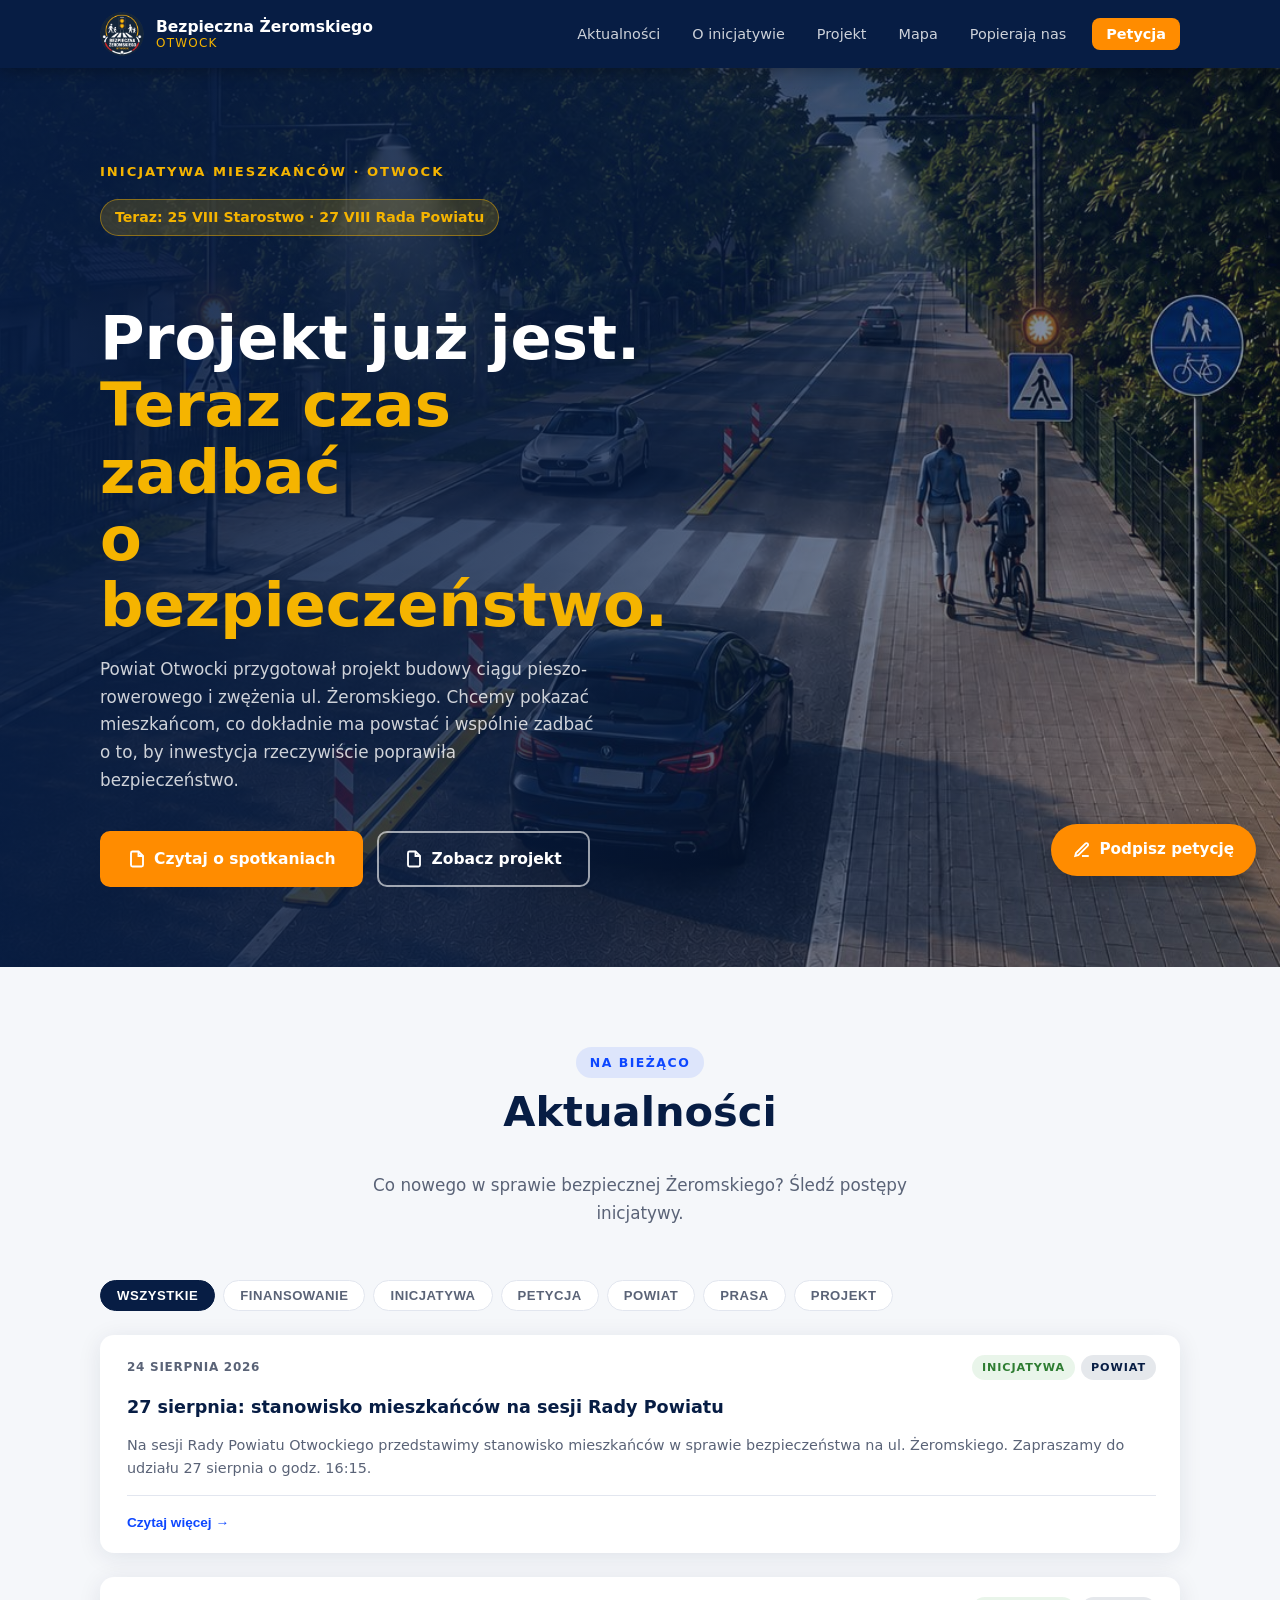
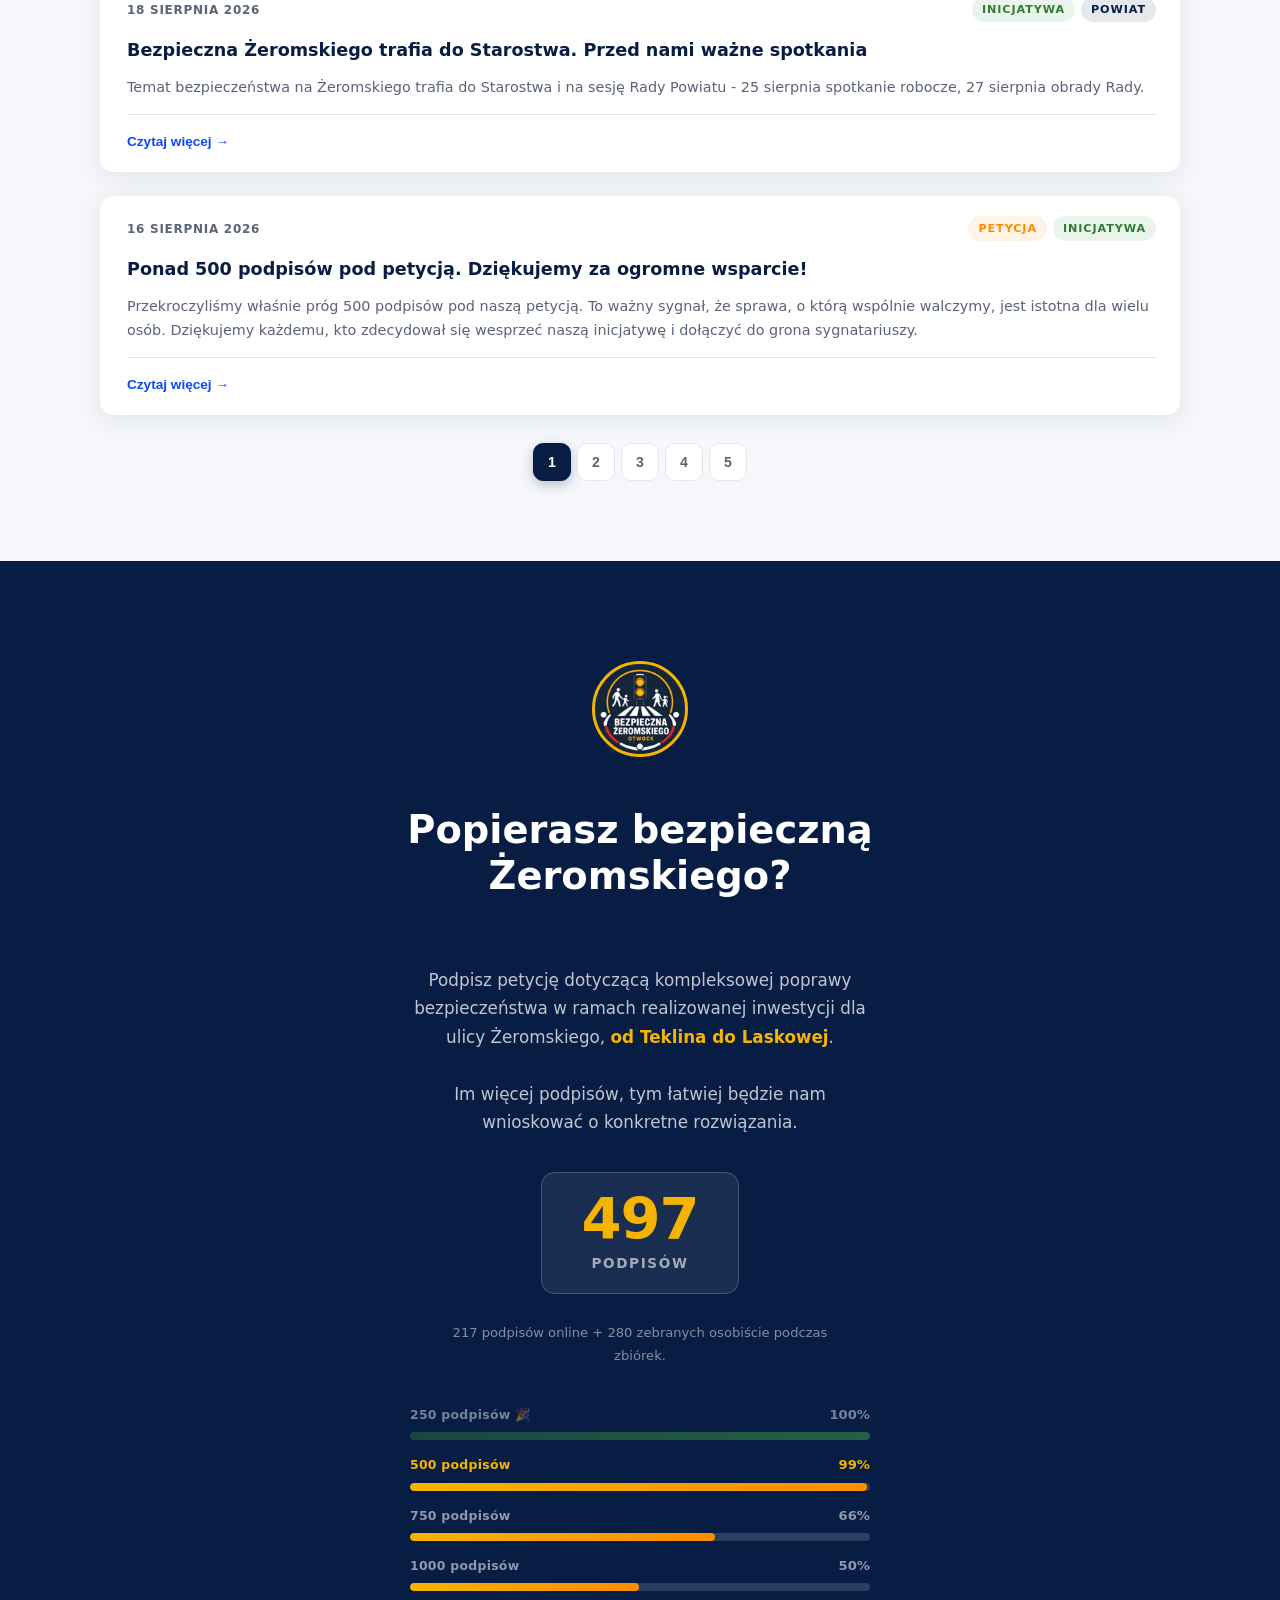
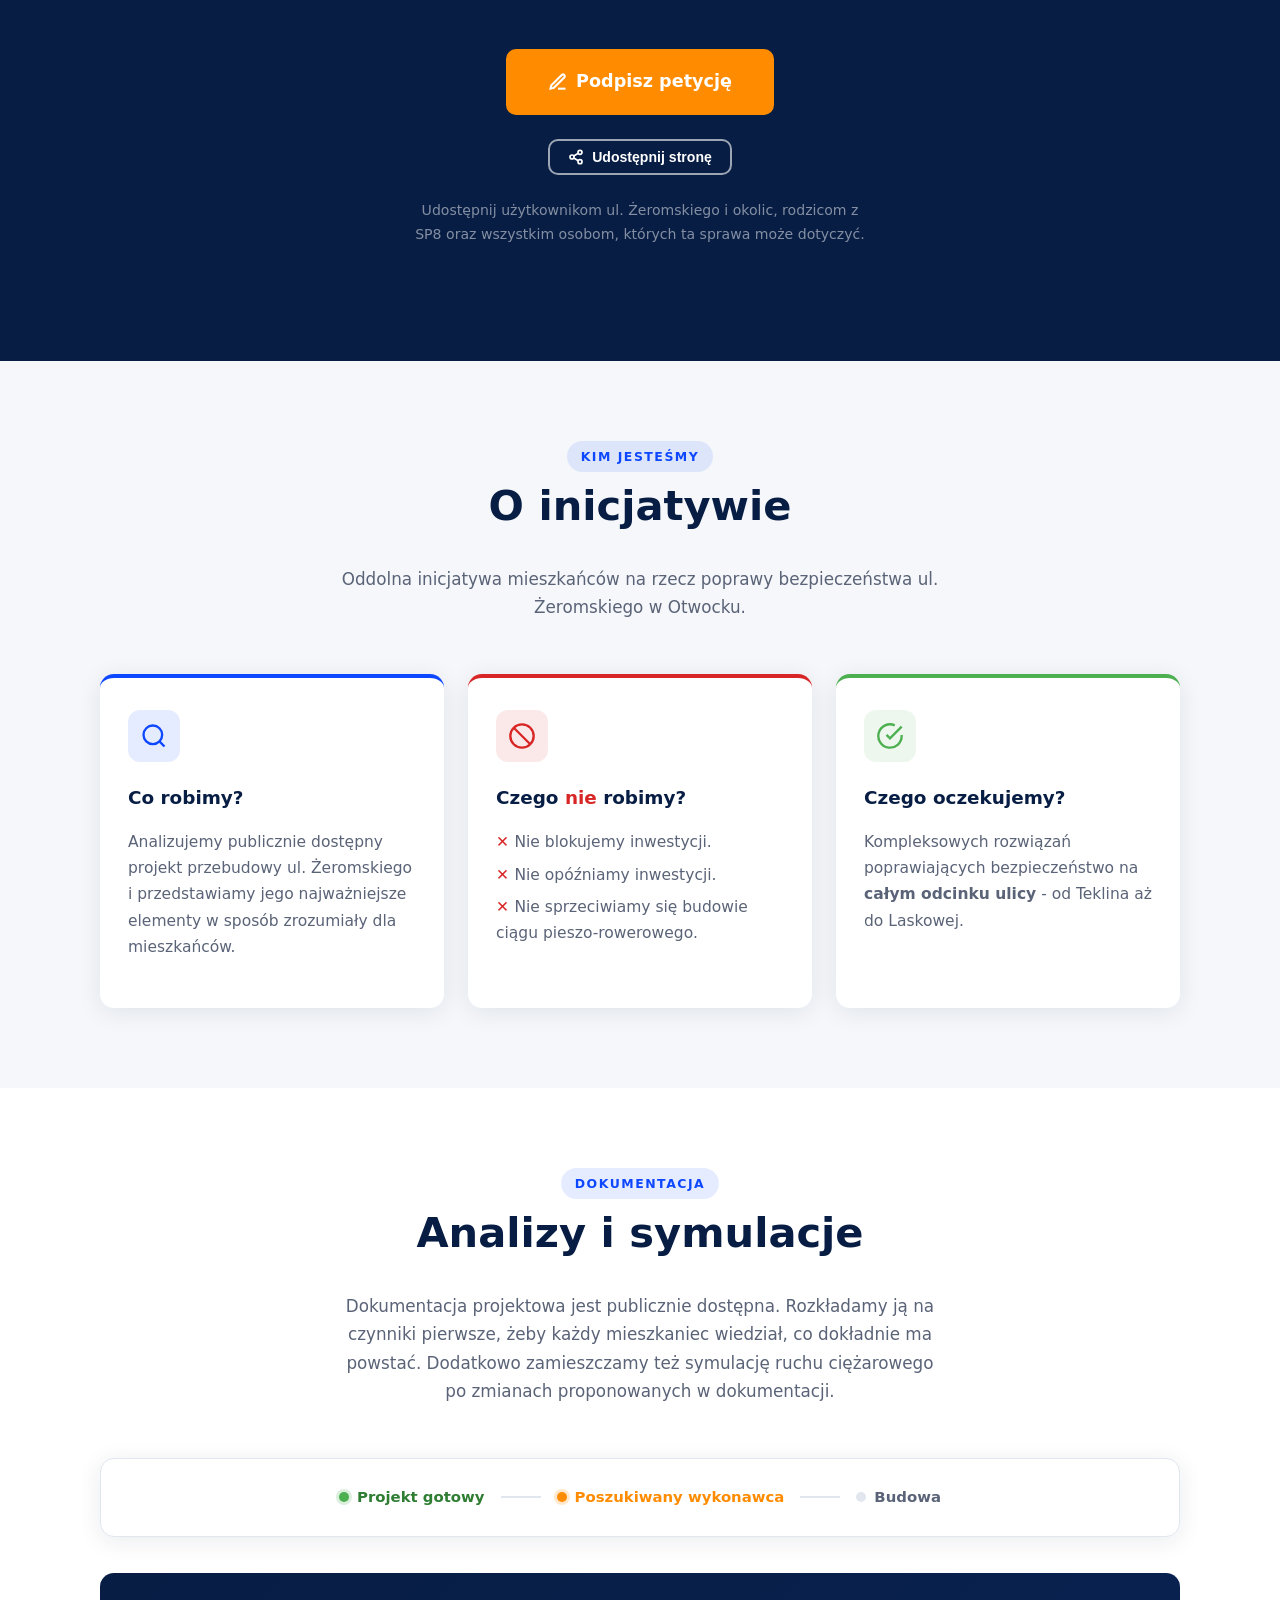
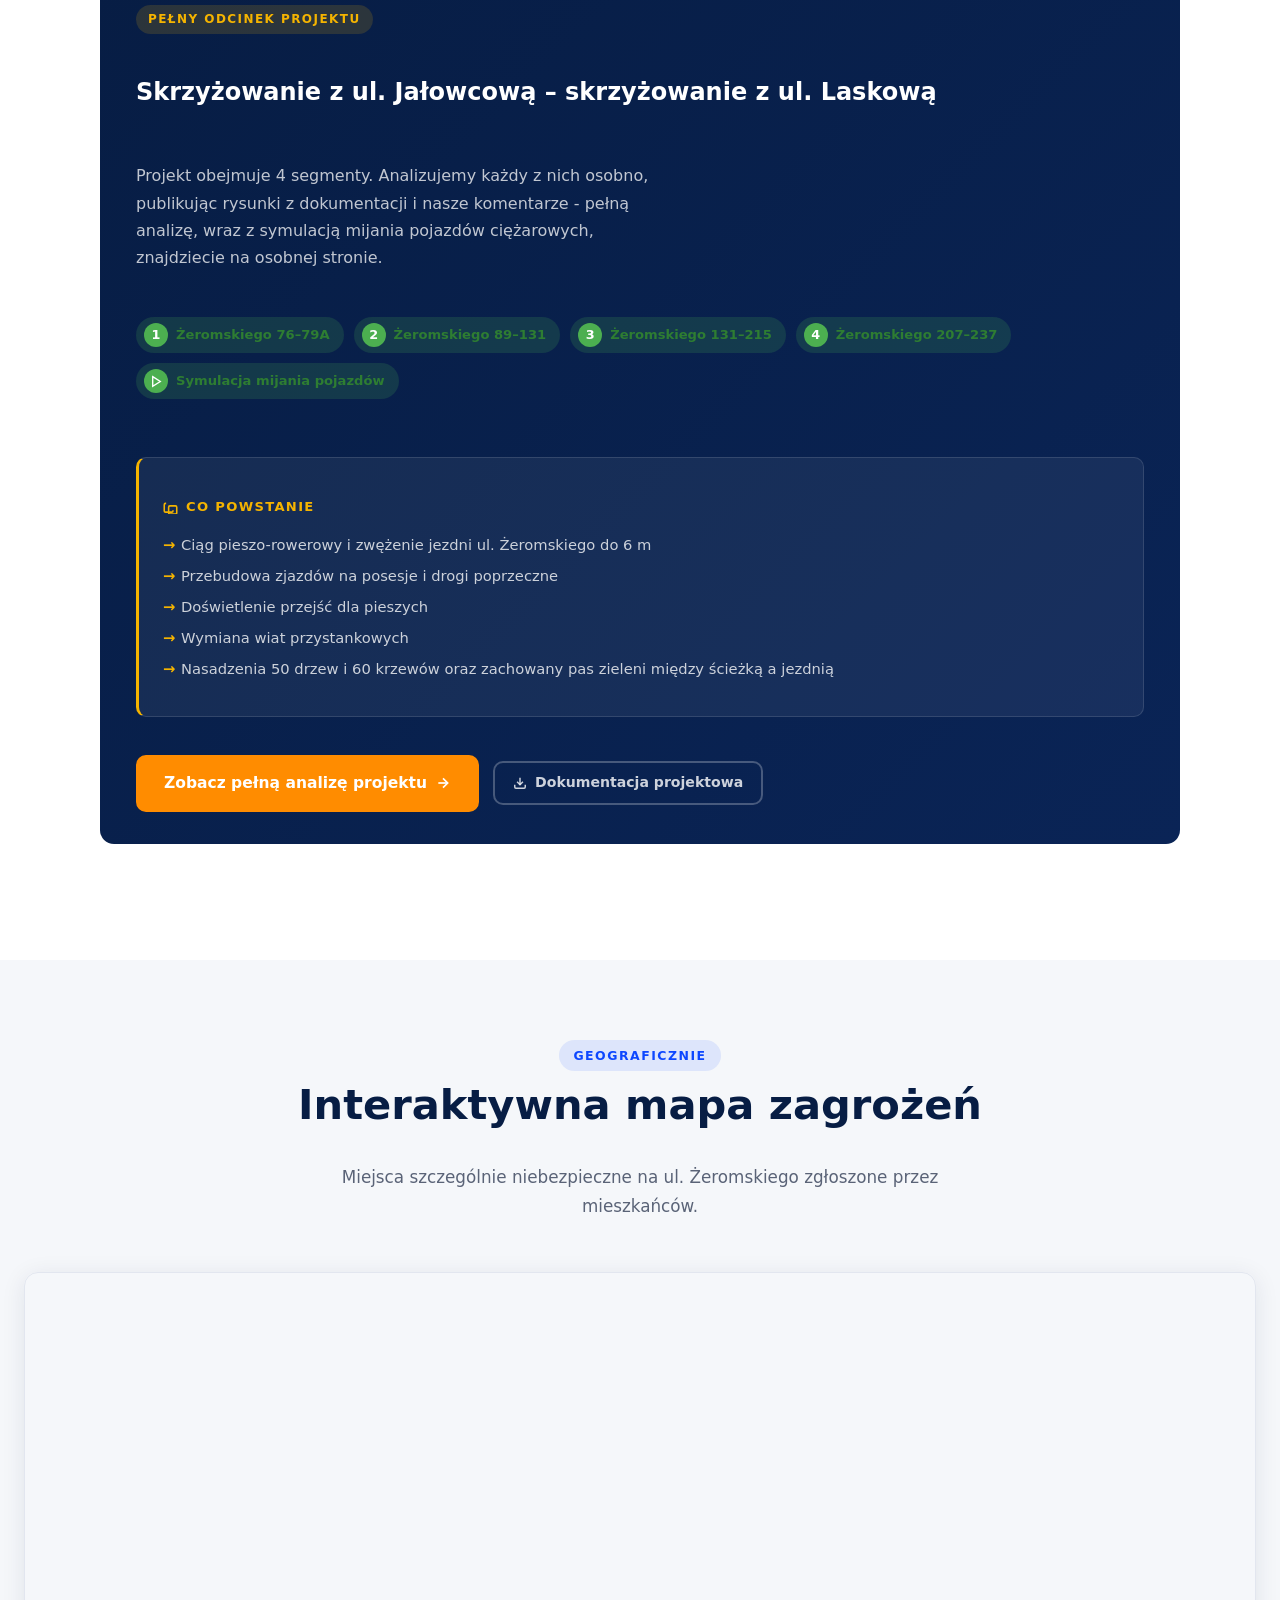
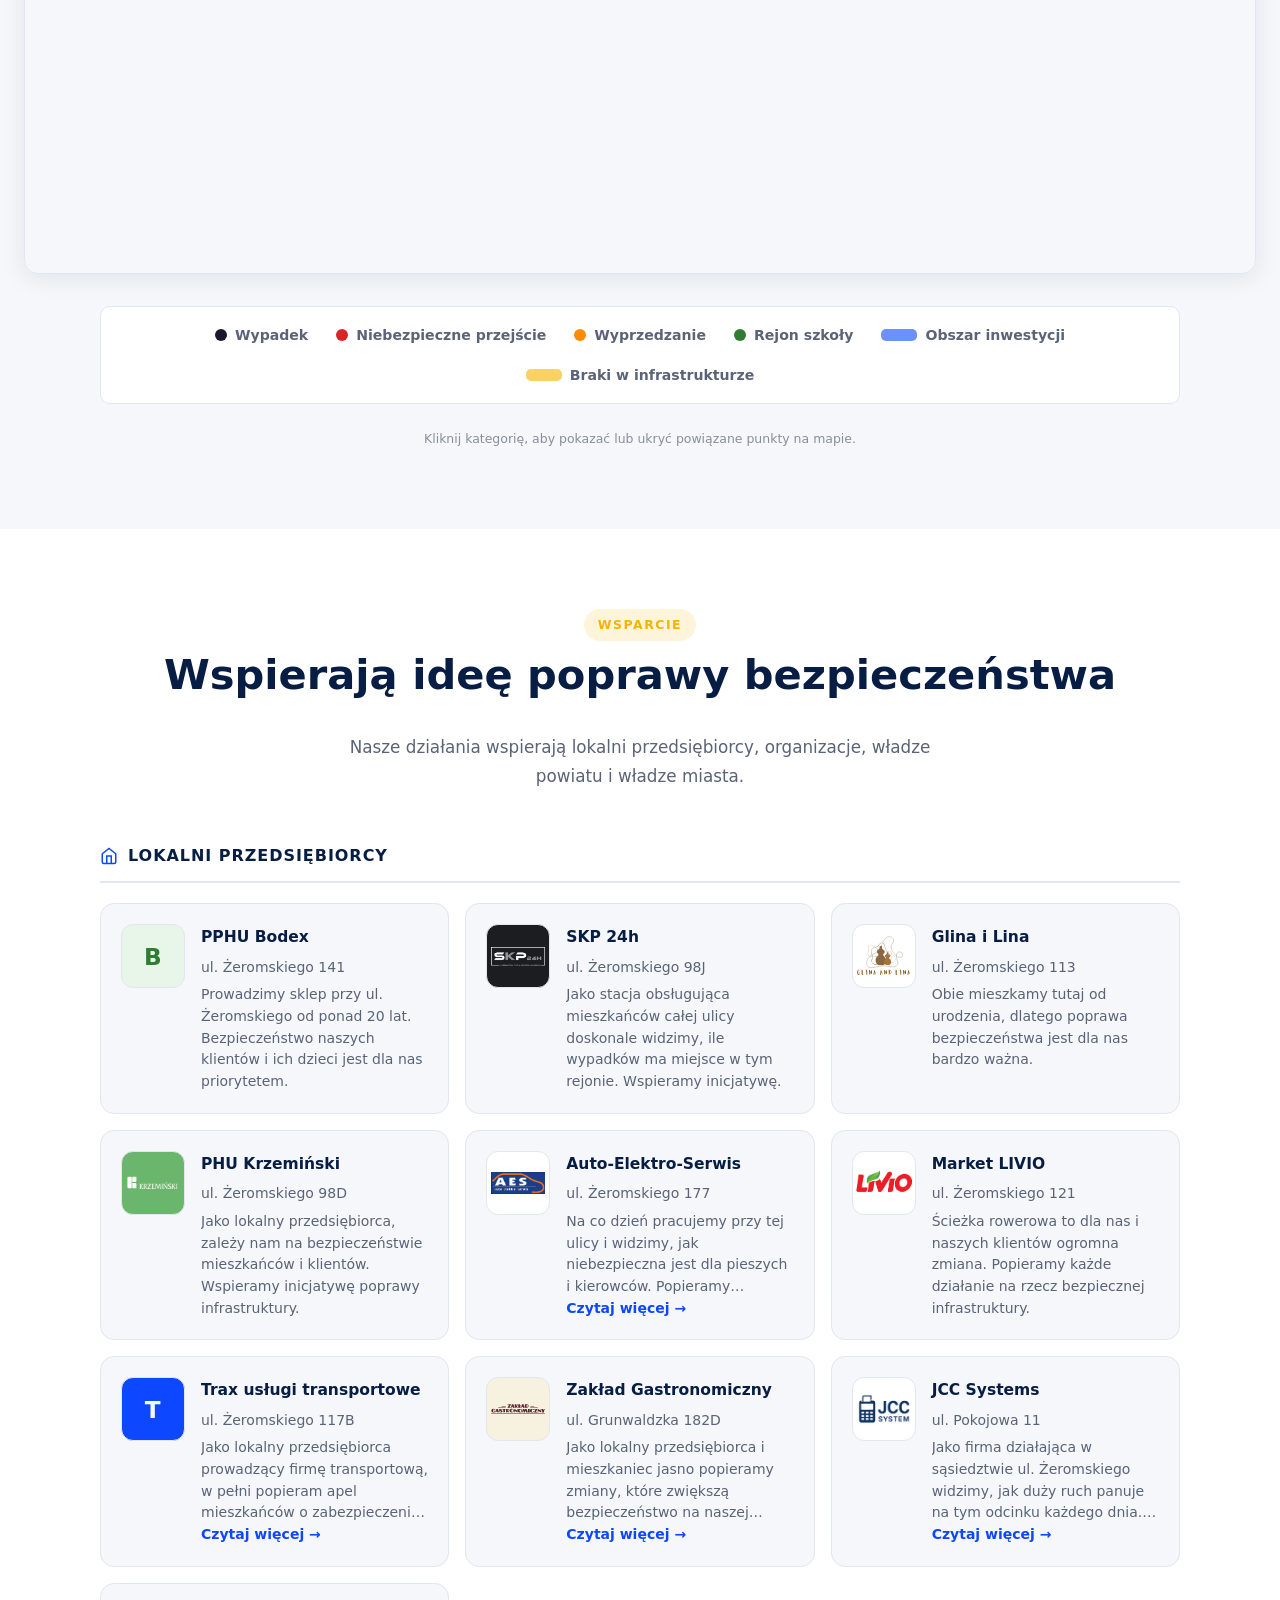
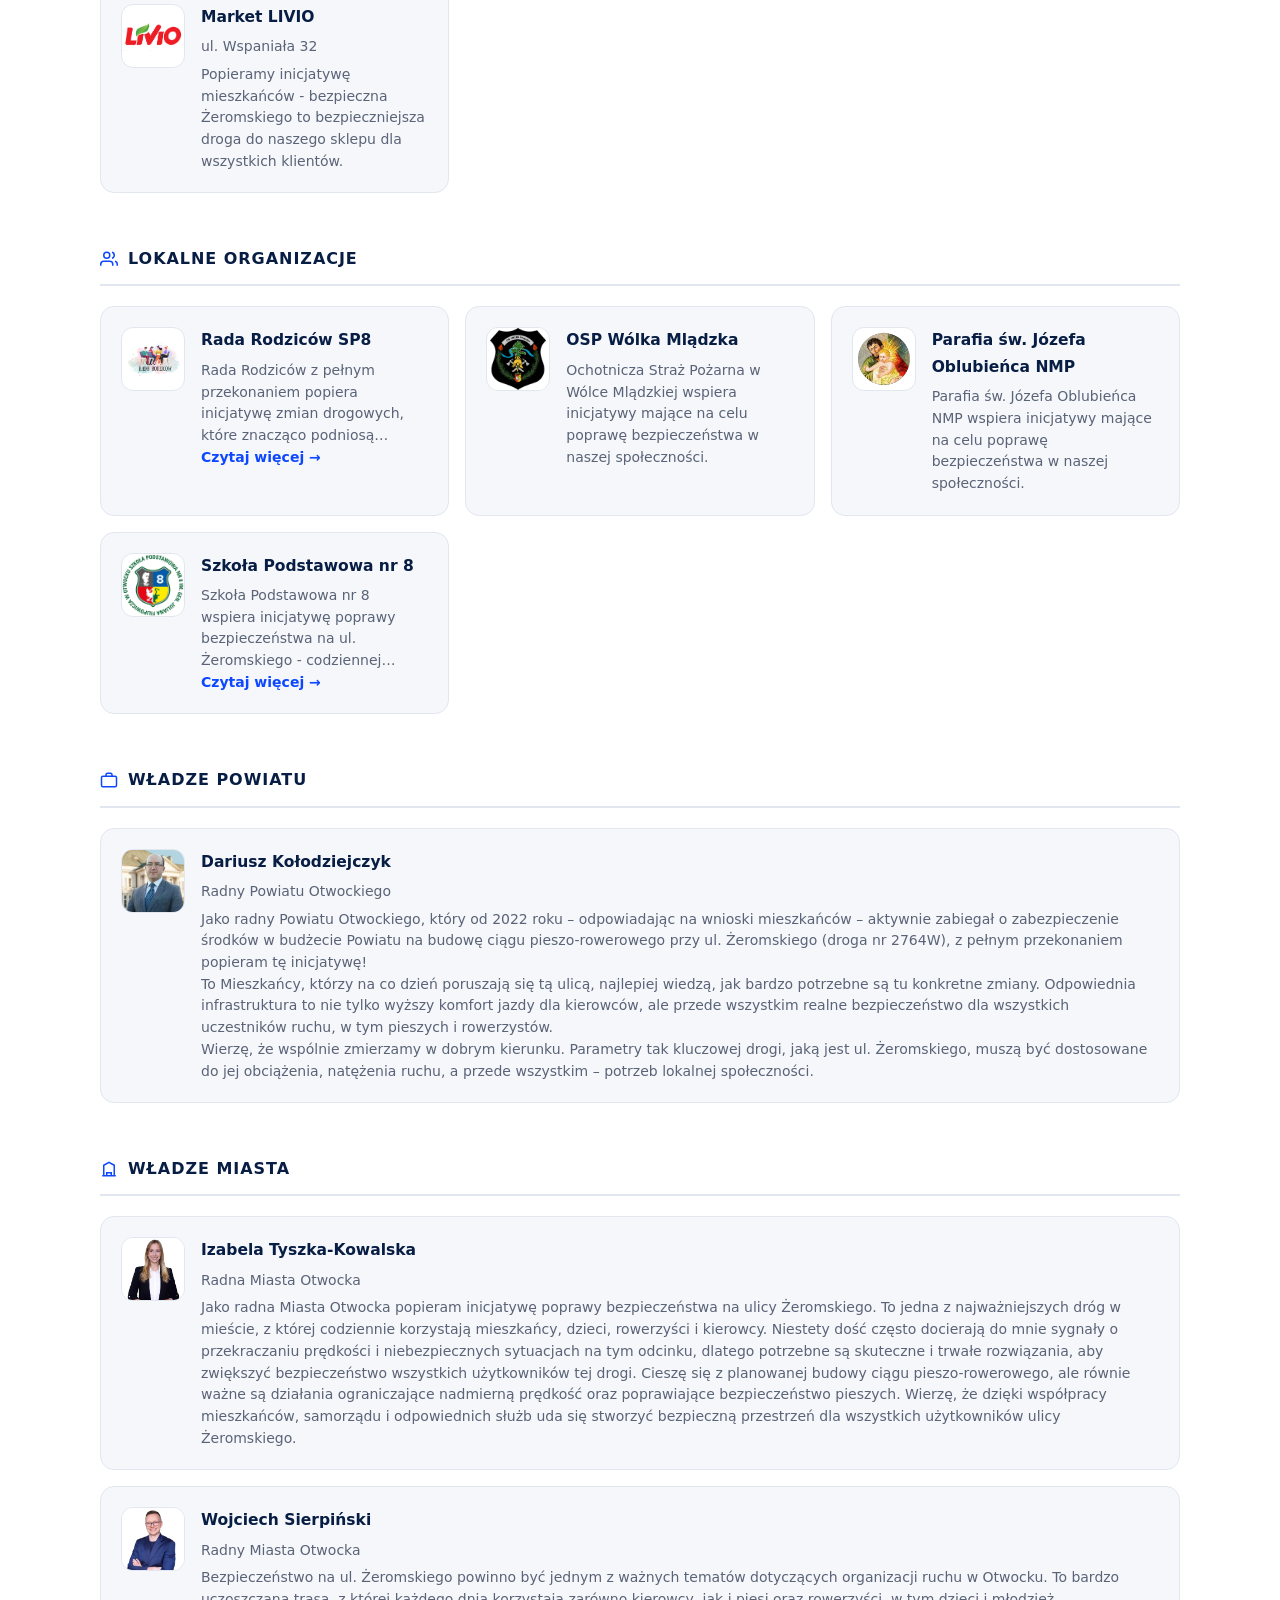
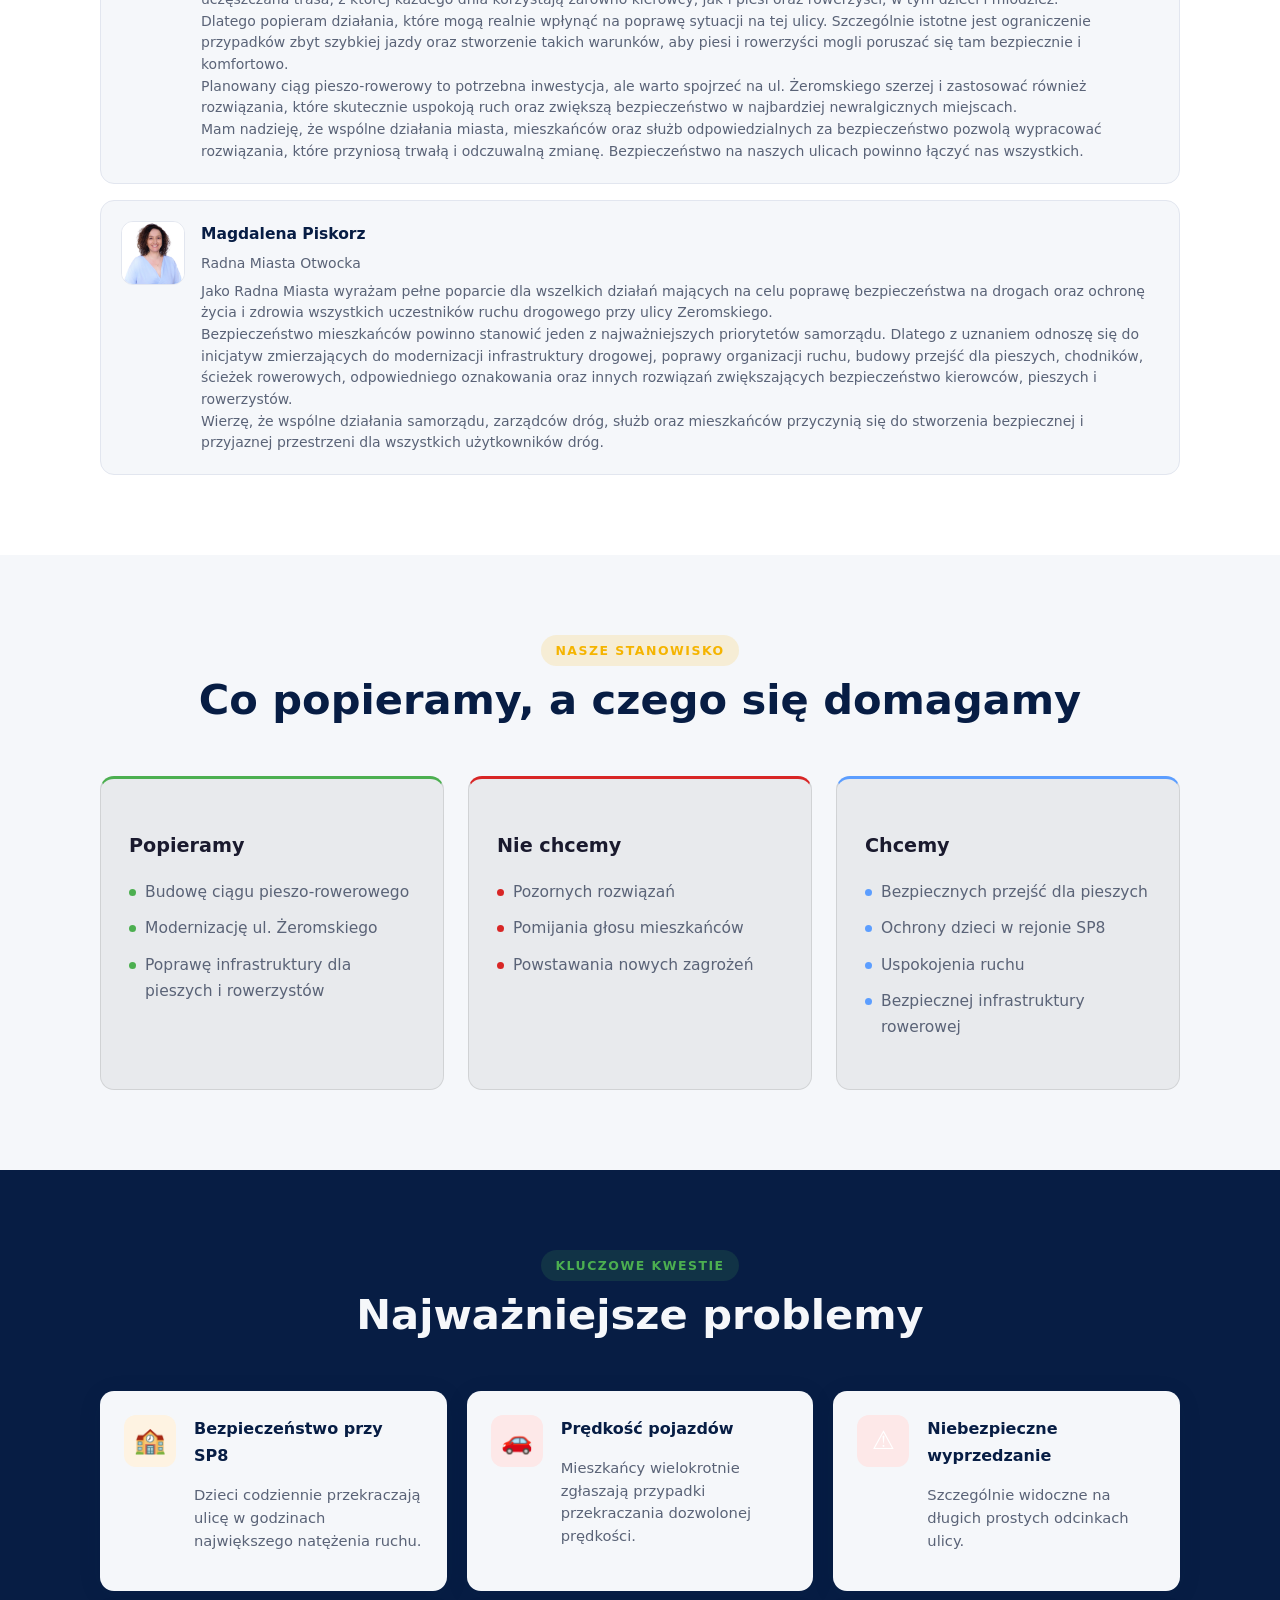
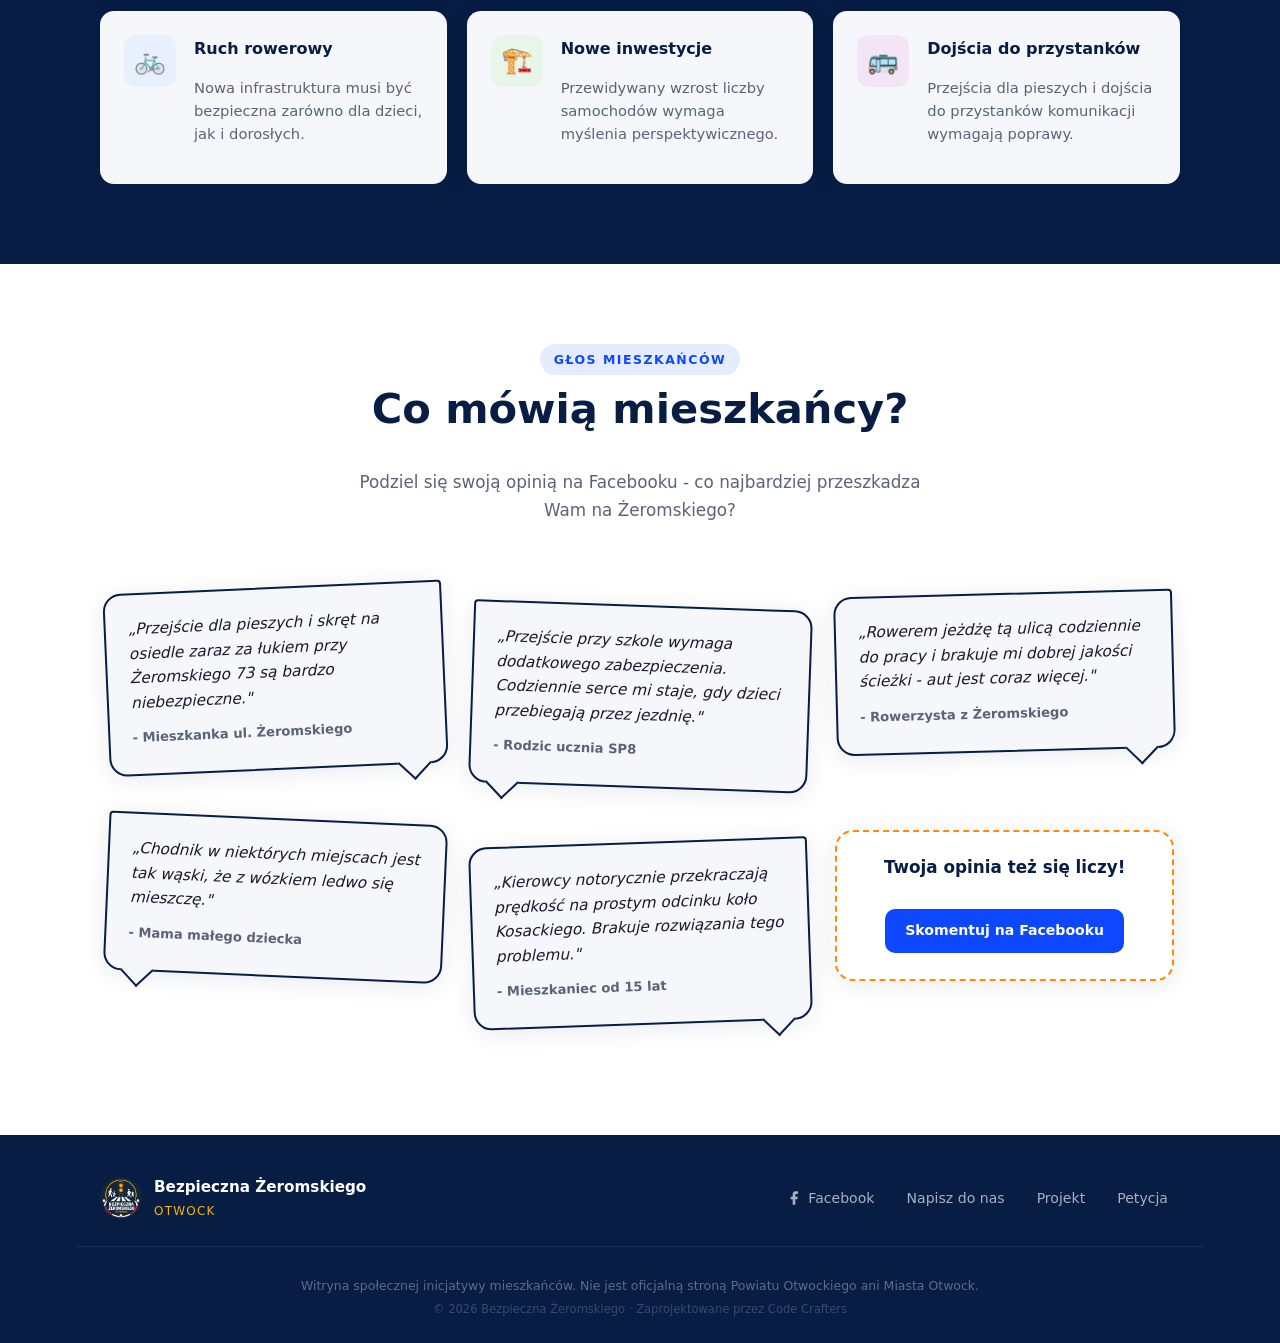
==== commit b5bbedc9: "Add sp8" ====
--- a/index.html
+++ b/index.html
@@ -503,6 +503,15 @@
               <p>Parafia św. Józefa Oblubieńca NMP wspiera inicjatywy mające na celu poprawę bezpieczeństwa w naszej społeczności.</p>
             </div>
           </div>
+          <div class="supporter-card">
+            <div class="supporter-logo">
+              <img width="300" height="300" src="/img/supporters/logo-sp8.png" alt="Szkoła Podstawowa nr 8" loading="lazy" decoding="async" />
+            </div>
+            <div class="supporter-info">
+              <strong>Szkoła Podstawowa nr 8</strong>
+              <p>Szkoła Podstawowa nr 8 wspiera inicjatywę poprawy bezpieczeństwa na ul. Żeromskiego - codziennej drodze wielu naszych uczniów do szkoły.</p>
+            </div>
+          </div>
         </div>
       </div>
 
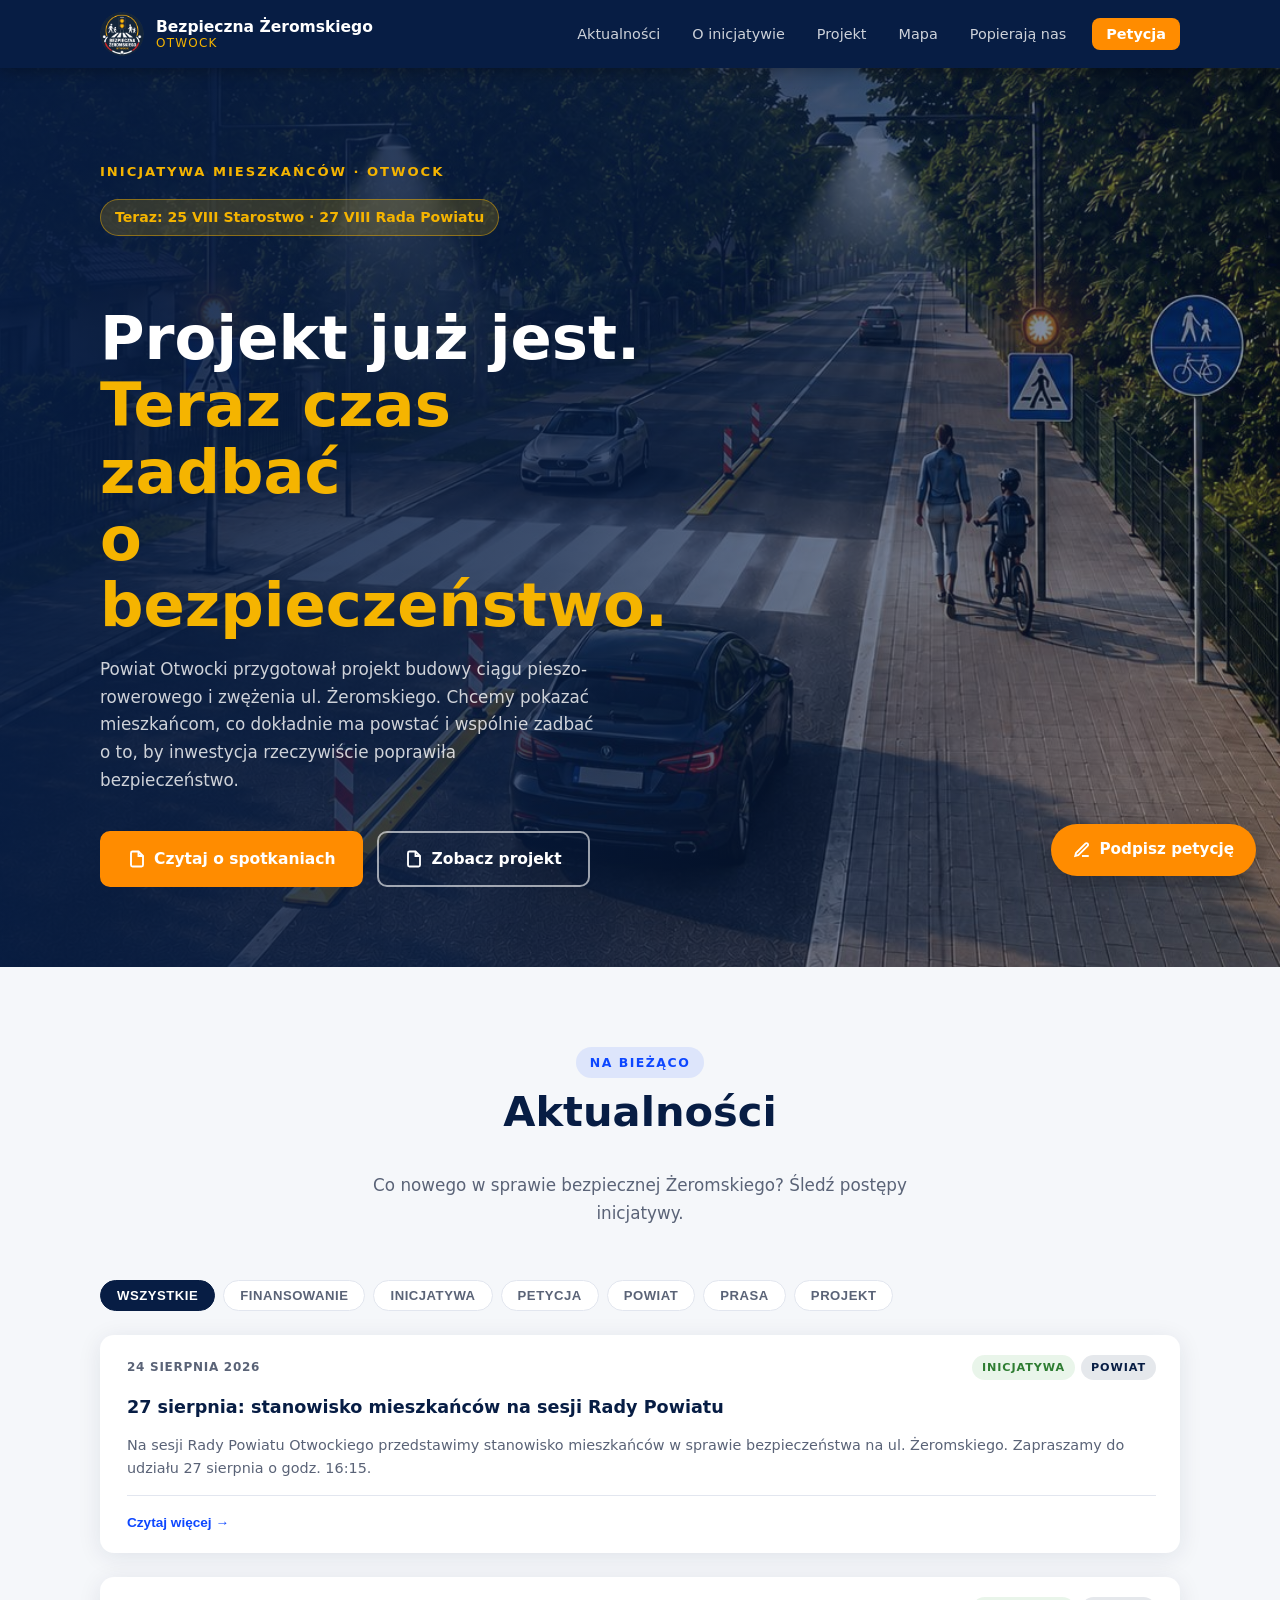
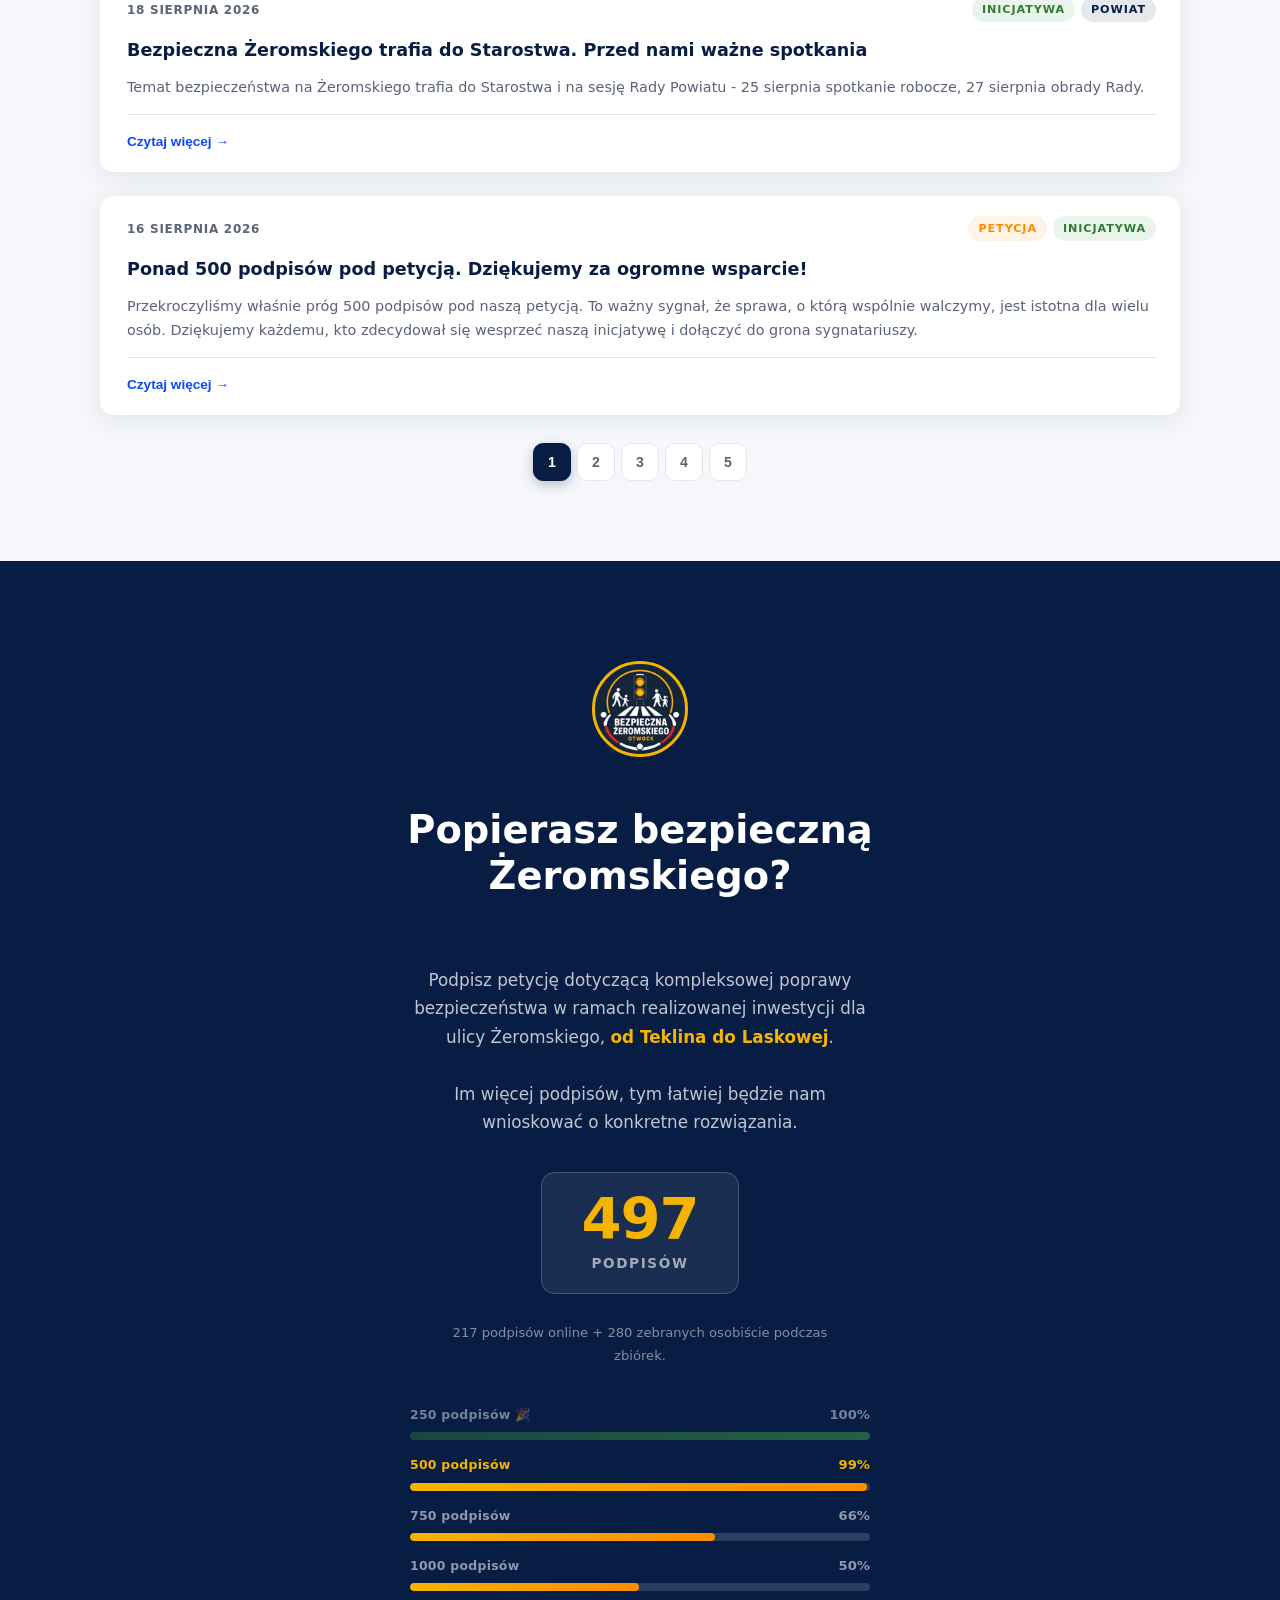
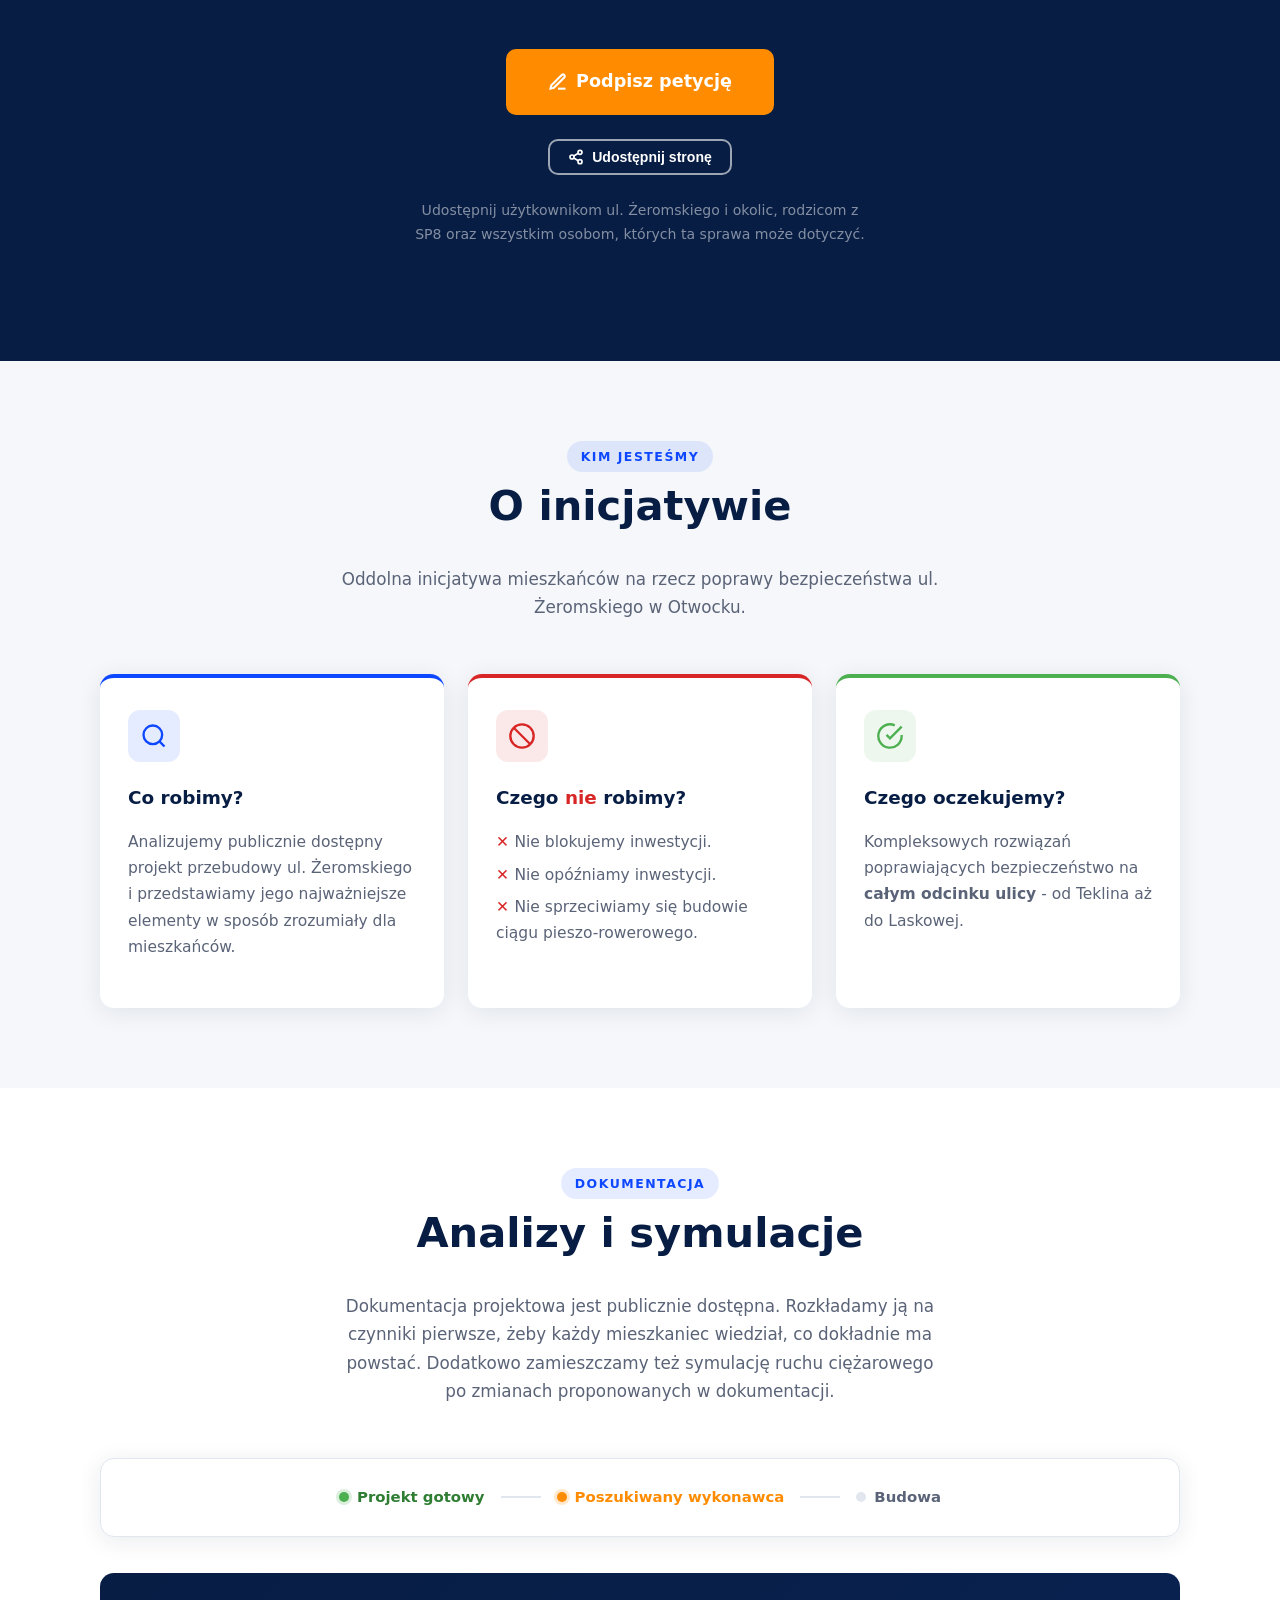
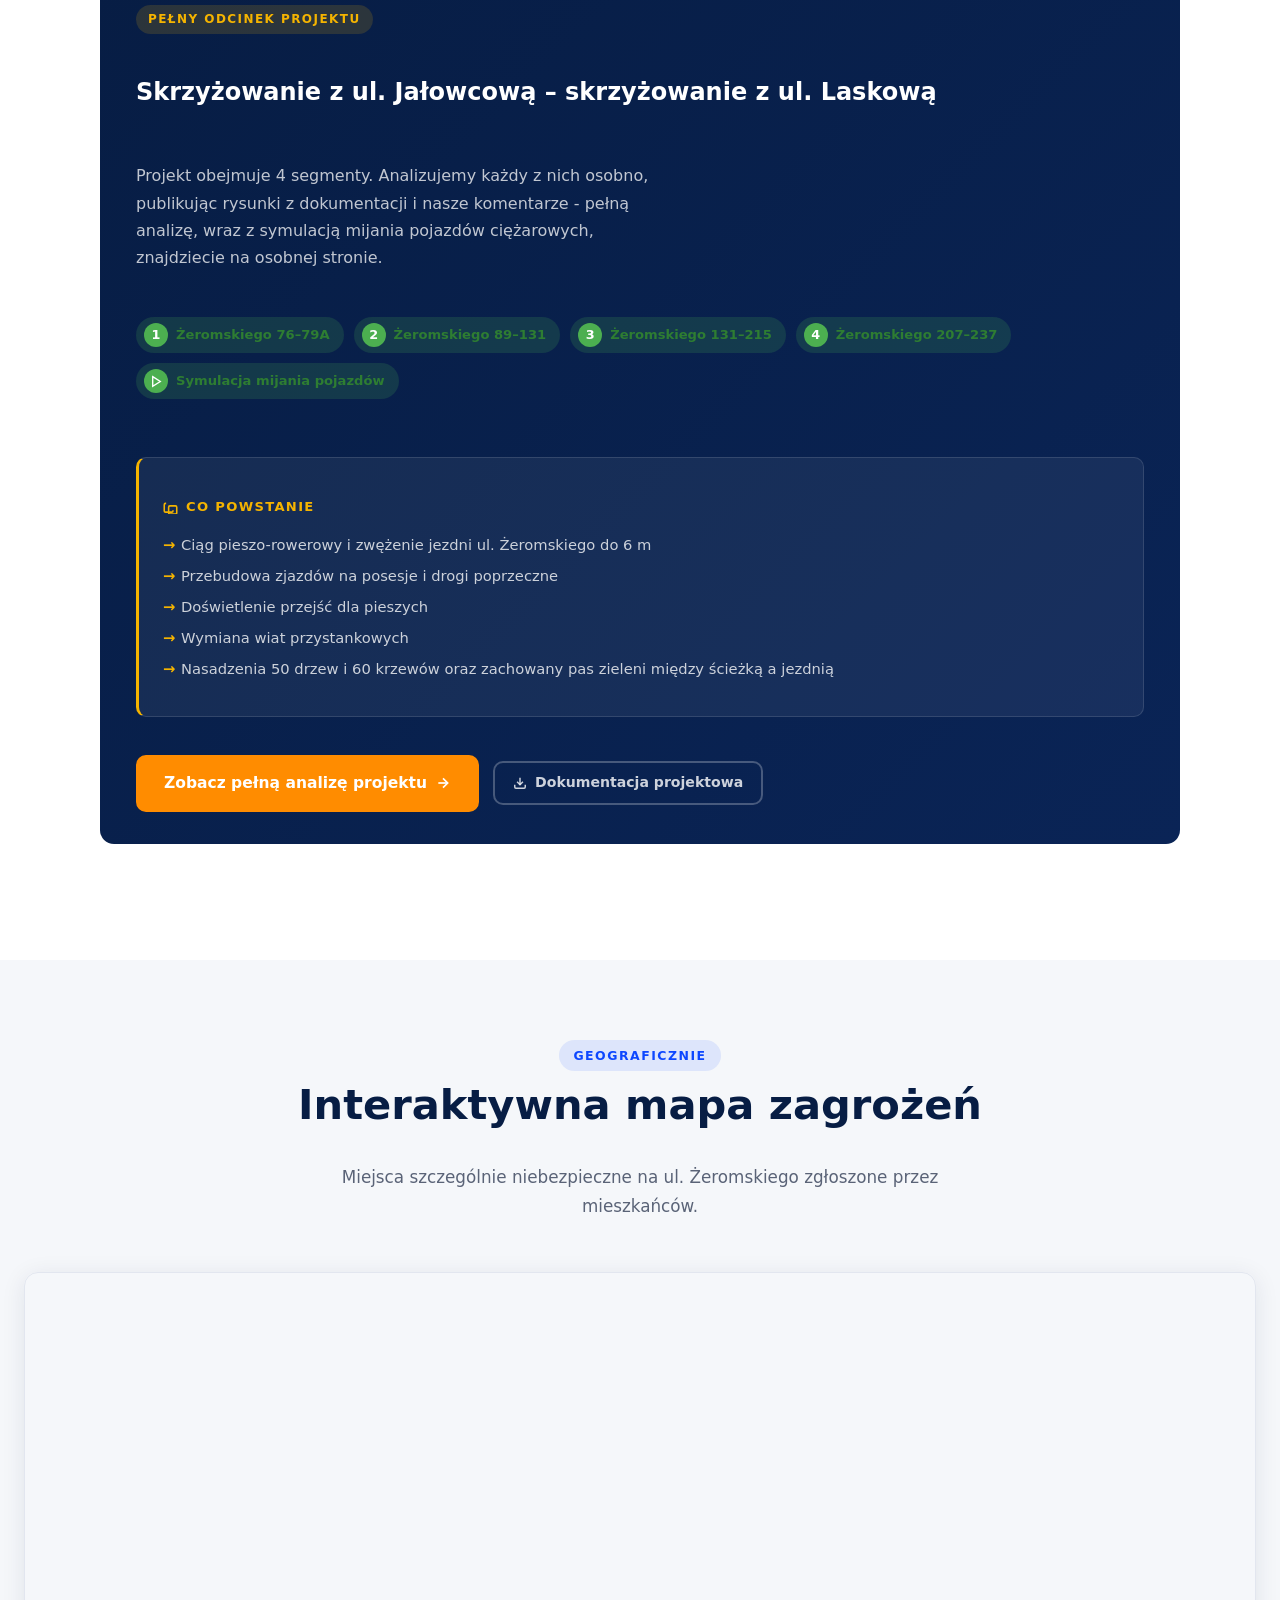
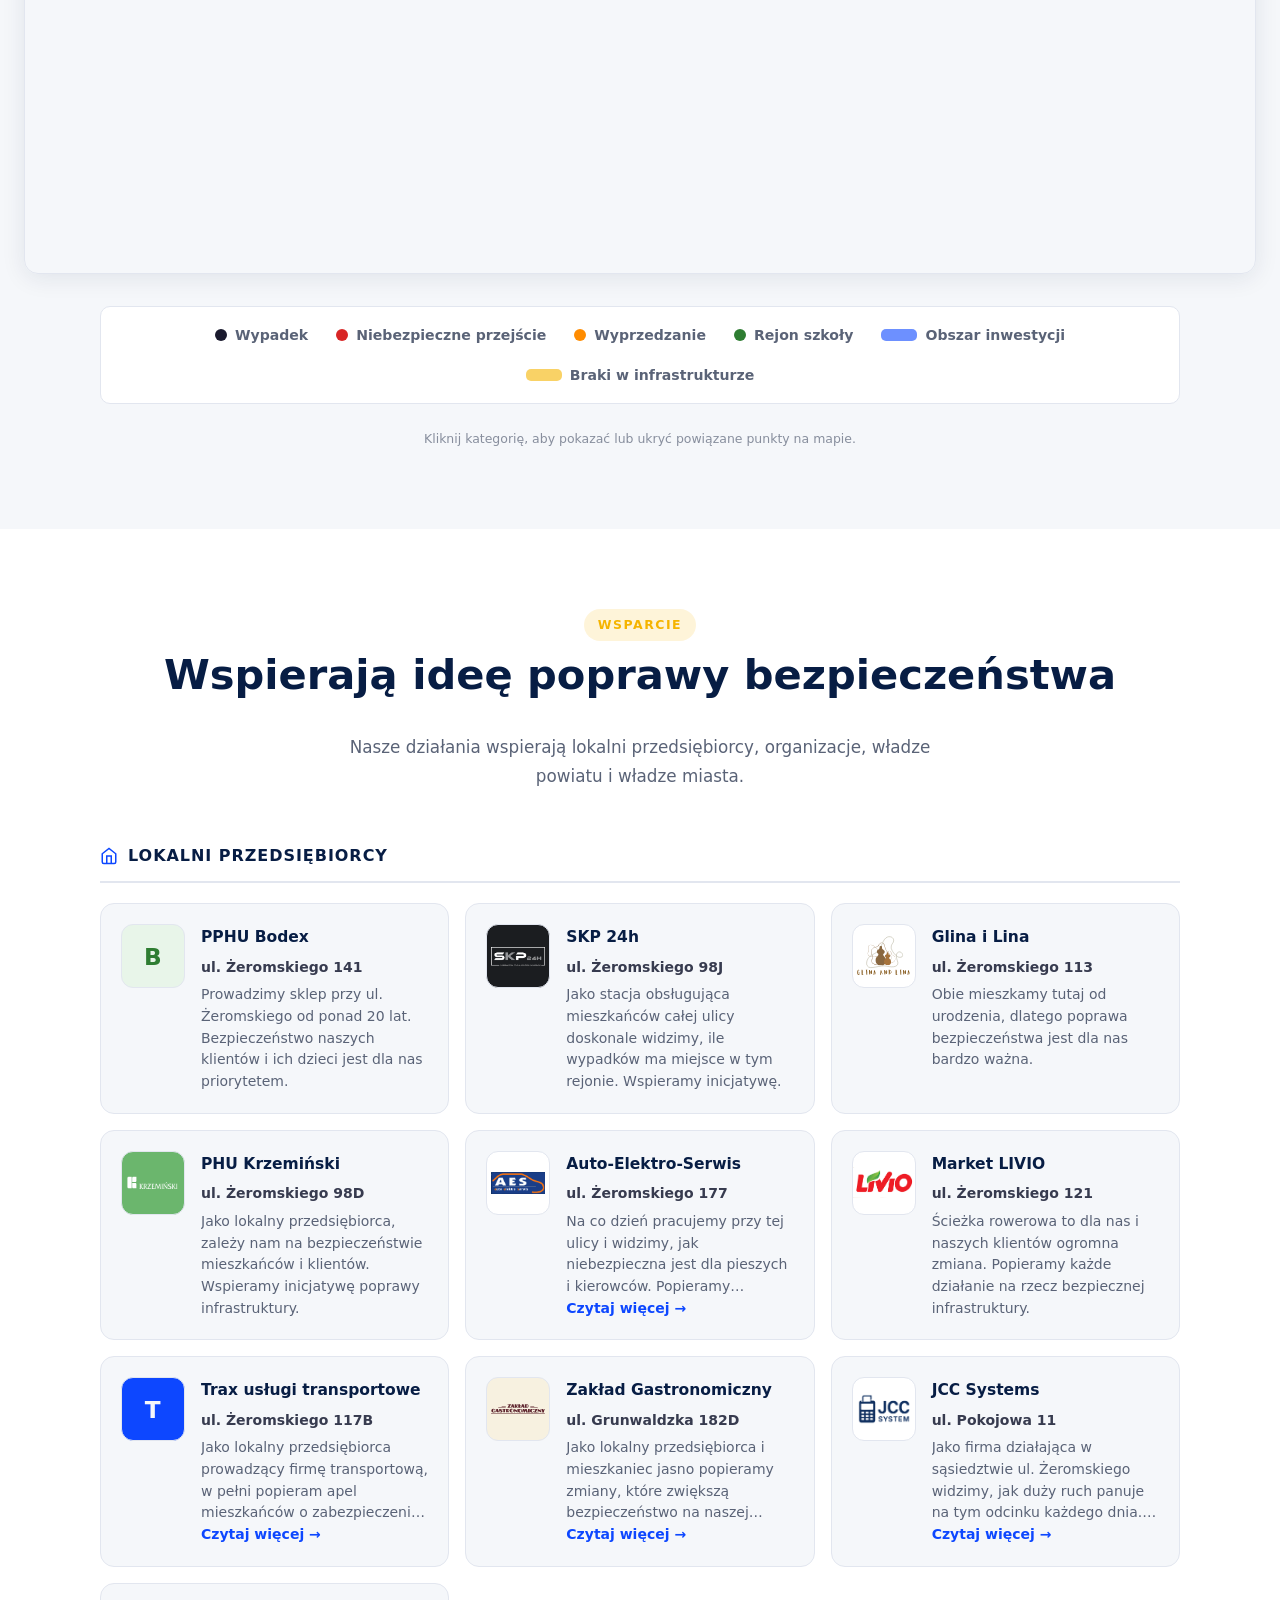
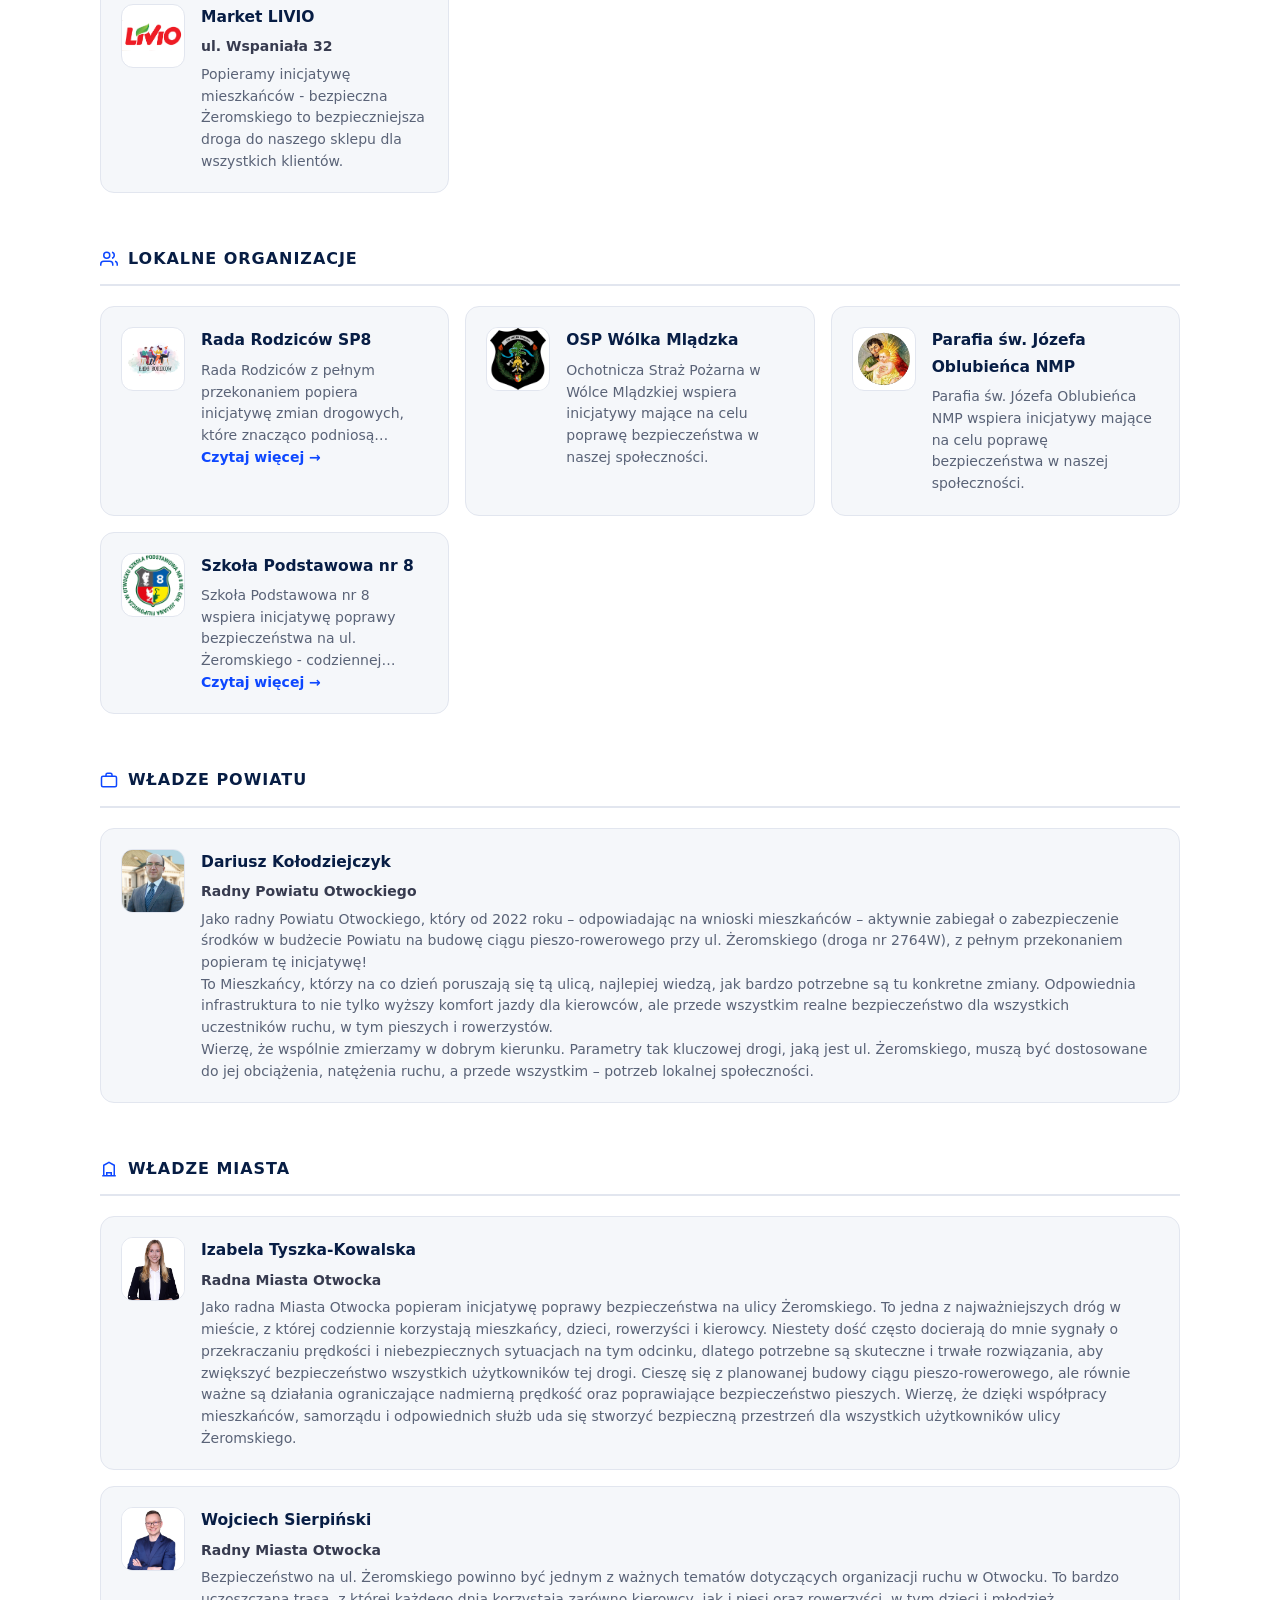
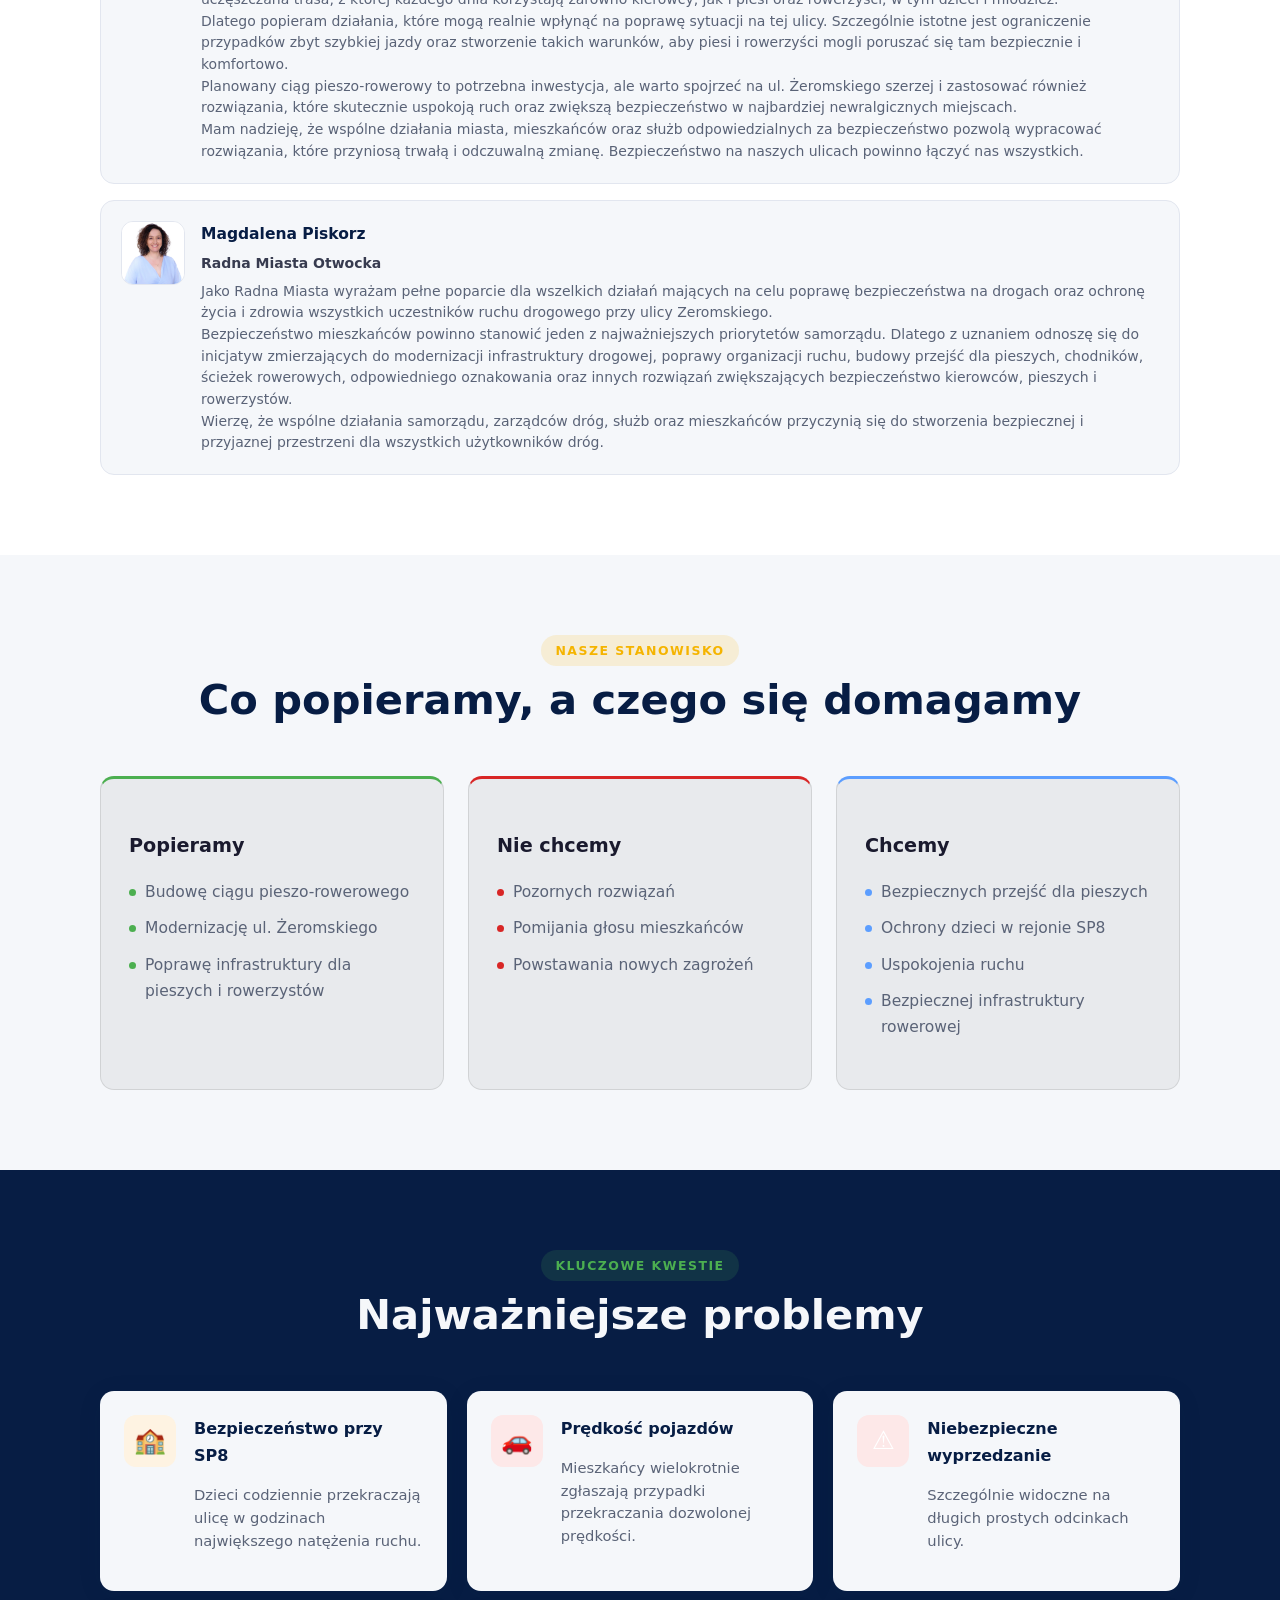
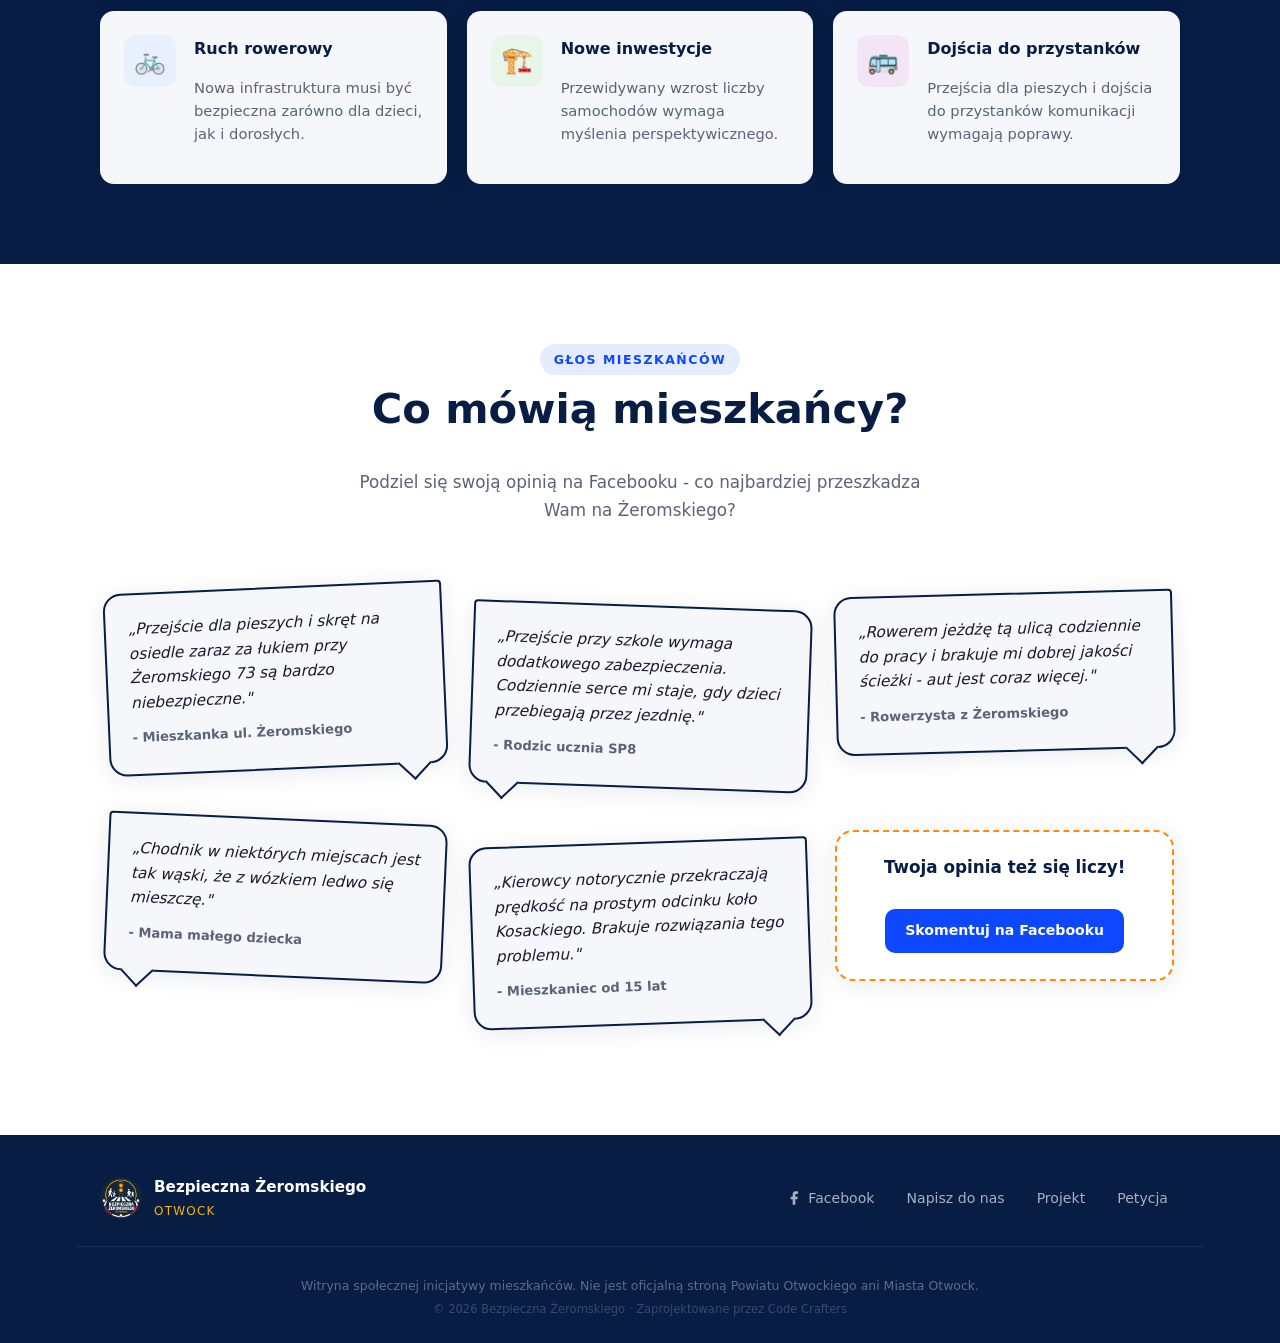
==== commit 1c3b6b59: "cache buster" ====
--- a/index.html
+++ b/index.html
@@ -37,7 +37,7 @@
   <meta name="twitter:description" content="Społeczna inicjatywa mieszkańców Otwocka na rzecz bezpiecznej ulicy Żeromskiego. Analizujemy projekt przebudowy i dbamy o bezpieczeństwo." />
   <meta name="twitter:image" content="https://bezpieczna-zeromskiego.pl/img/og-image.jpg" />
 
-  <link rel="stylesheet" href="css/style.css?v=b9fa4c6ad98b" />
+  <link rel="stylesheet" href="css/style.css?v=6b01b45e9a5a" />
 
   <!-- Structured data: helps search engines understand this as a civic/community initiative -->
   <script type="application/ld+json">
--- a/css/style.css
+++ b/css/style.css
@@ -1487,6 +1487,8 @@
 
 .supporter-info p.supporter-details {
   margin-bottom: 6px;
+  color: color-mix(in srgb, var(--text) 55%, var(--text-muted));
+  font-weight: 600;
 }
 
 /* ══════════════════════════════════════════════════════════
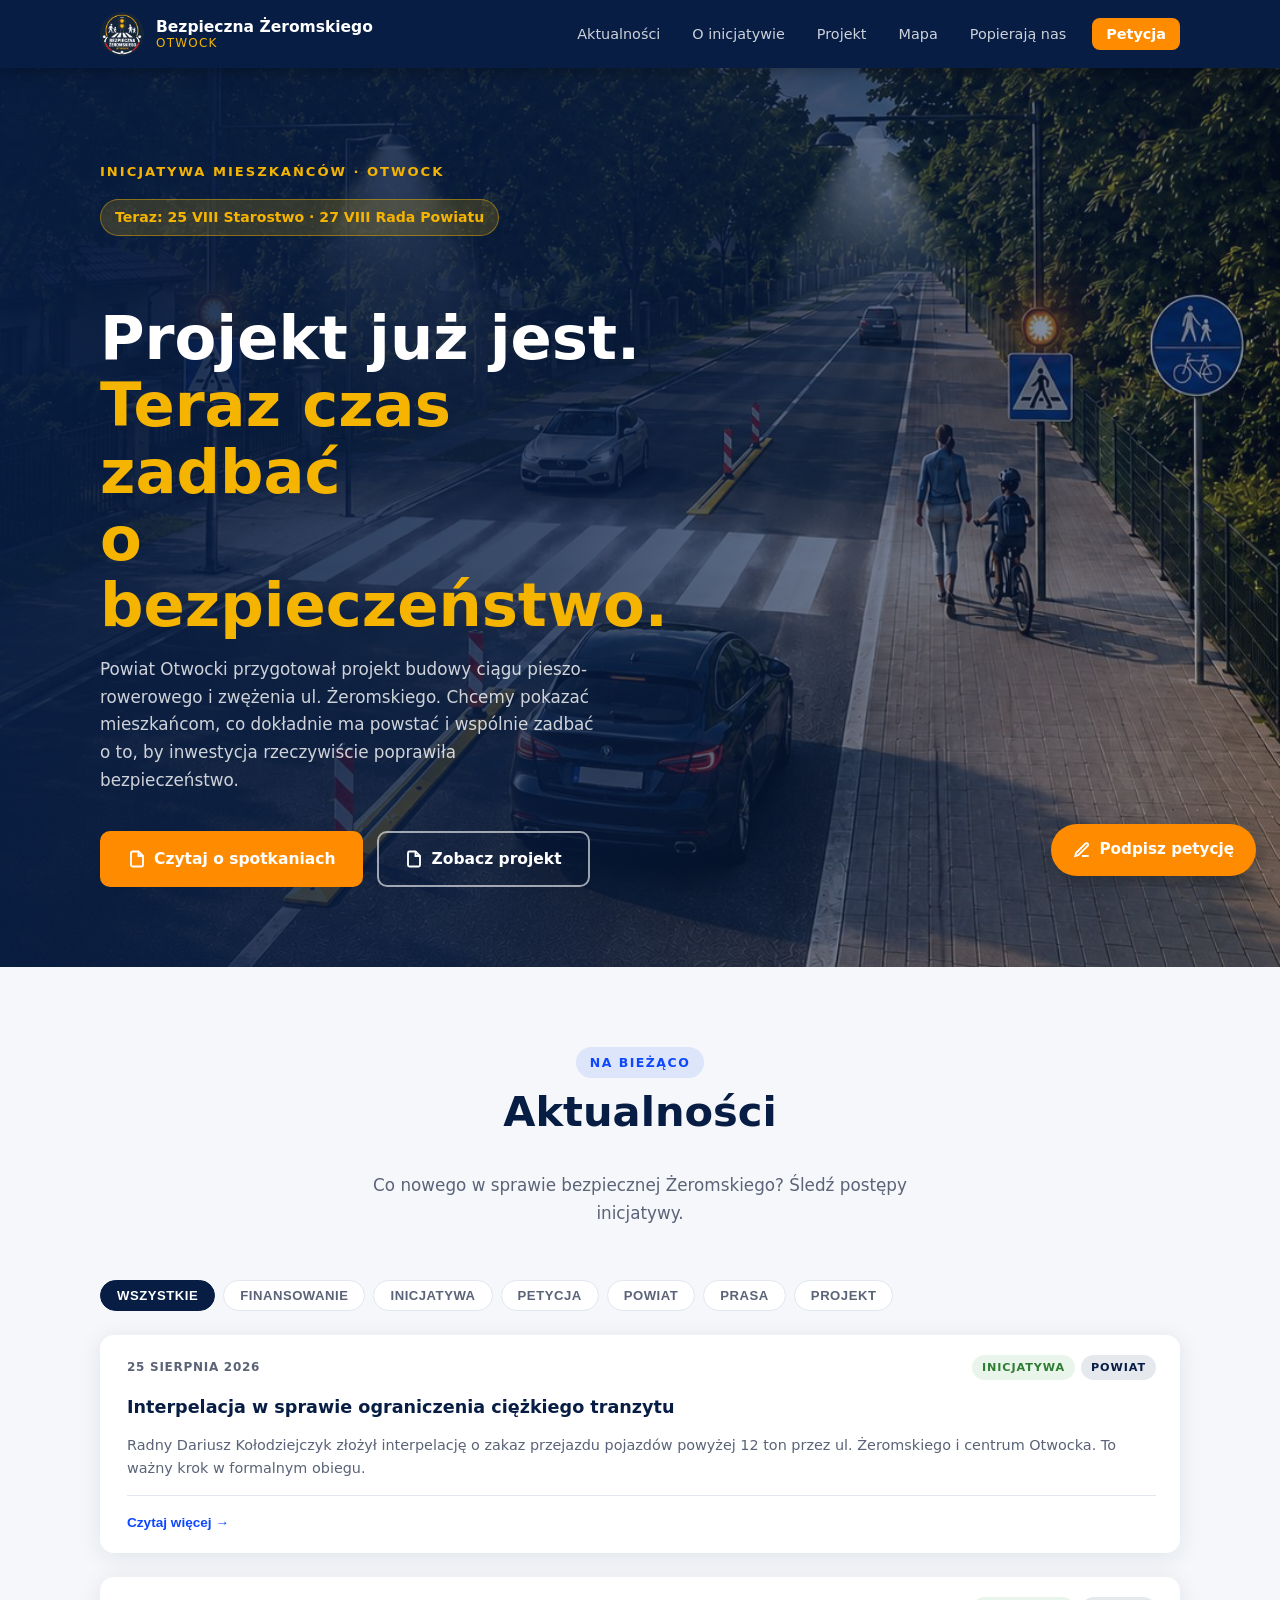
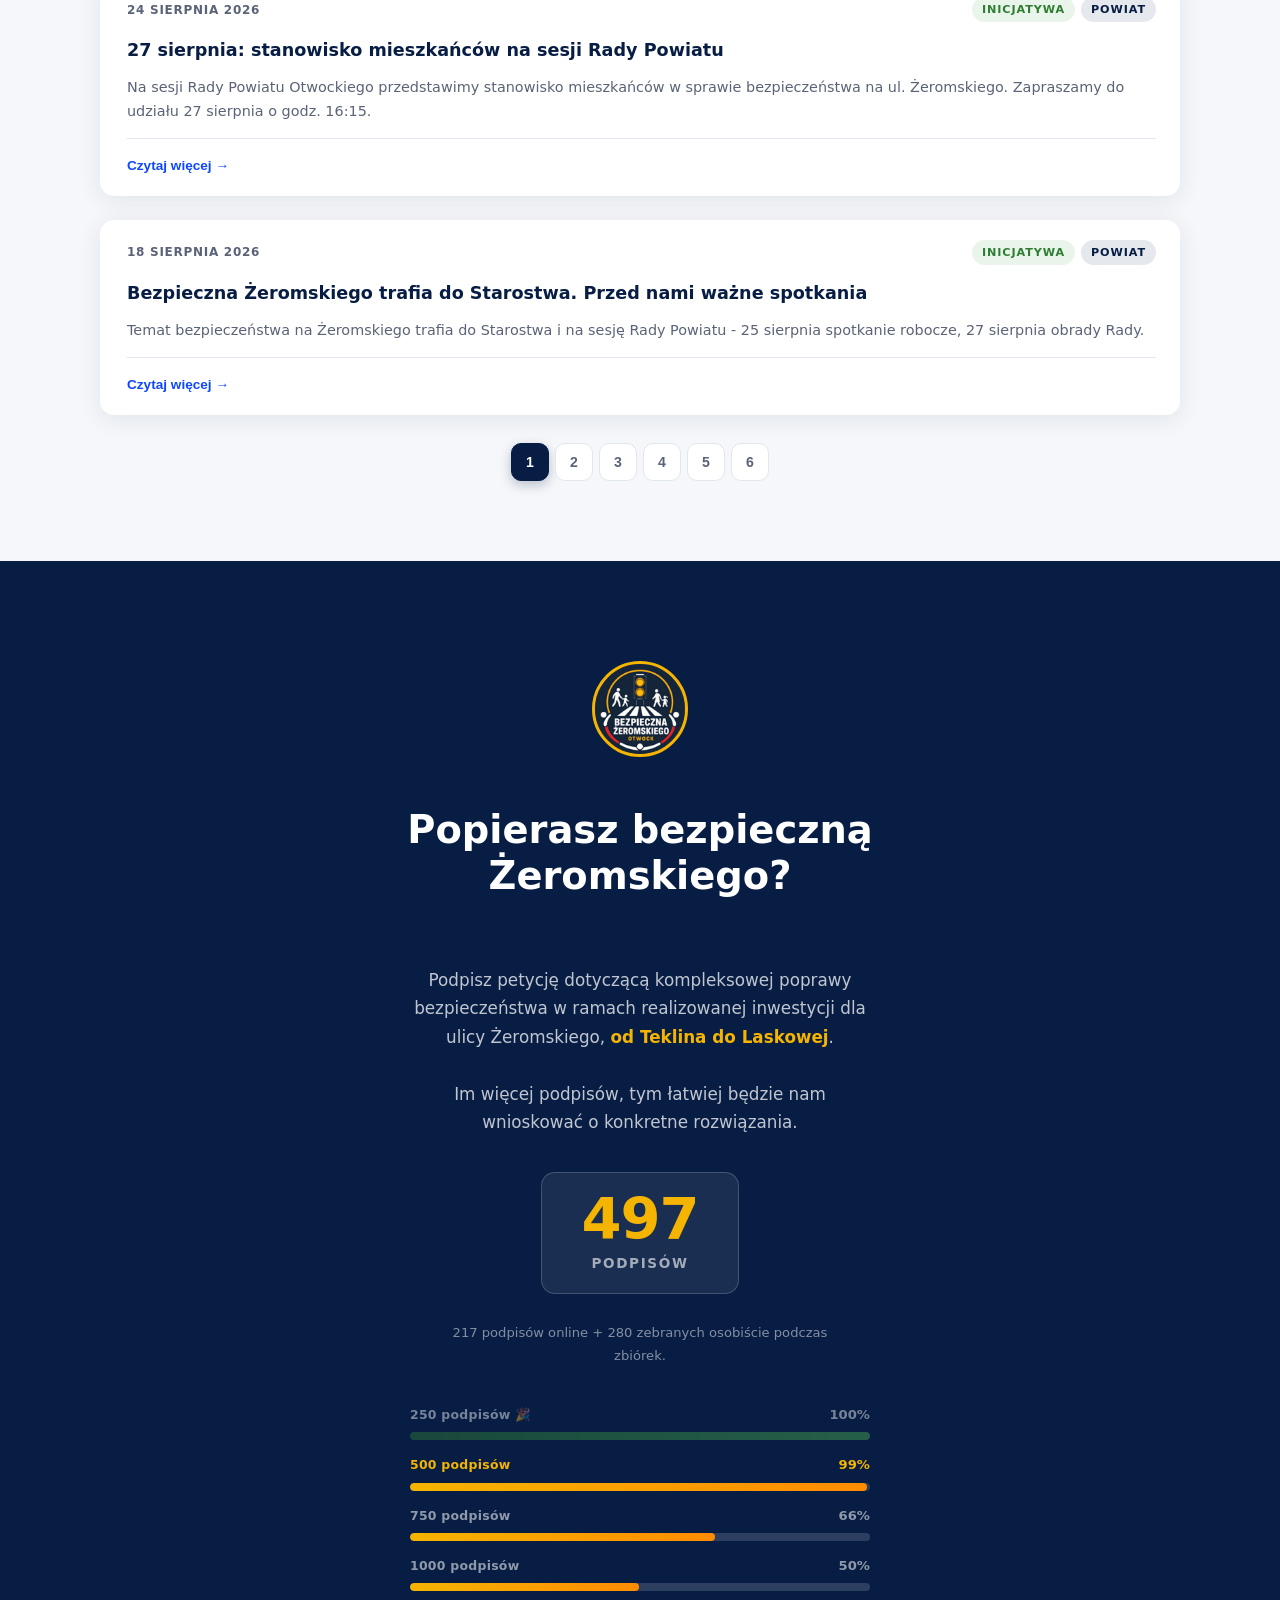
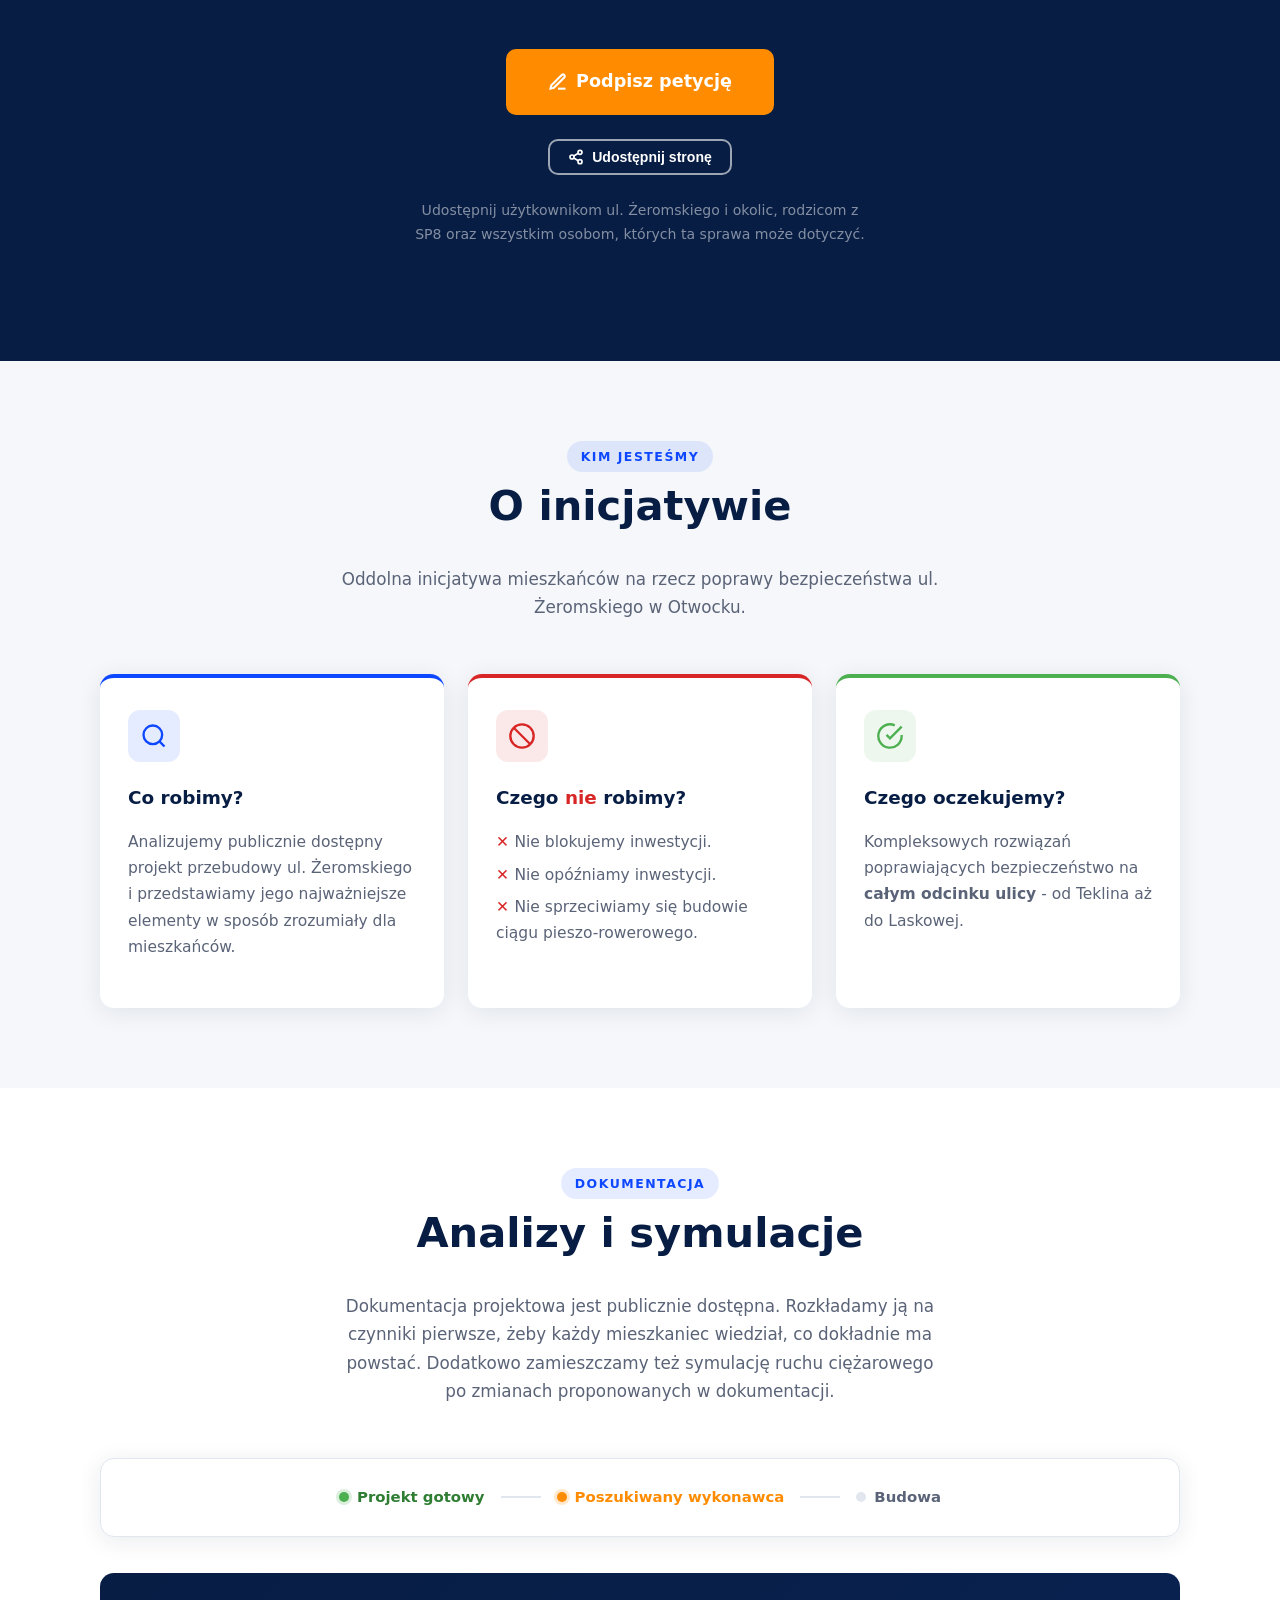
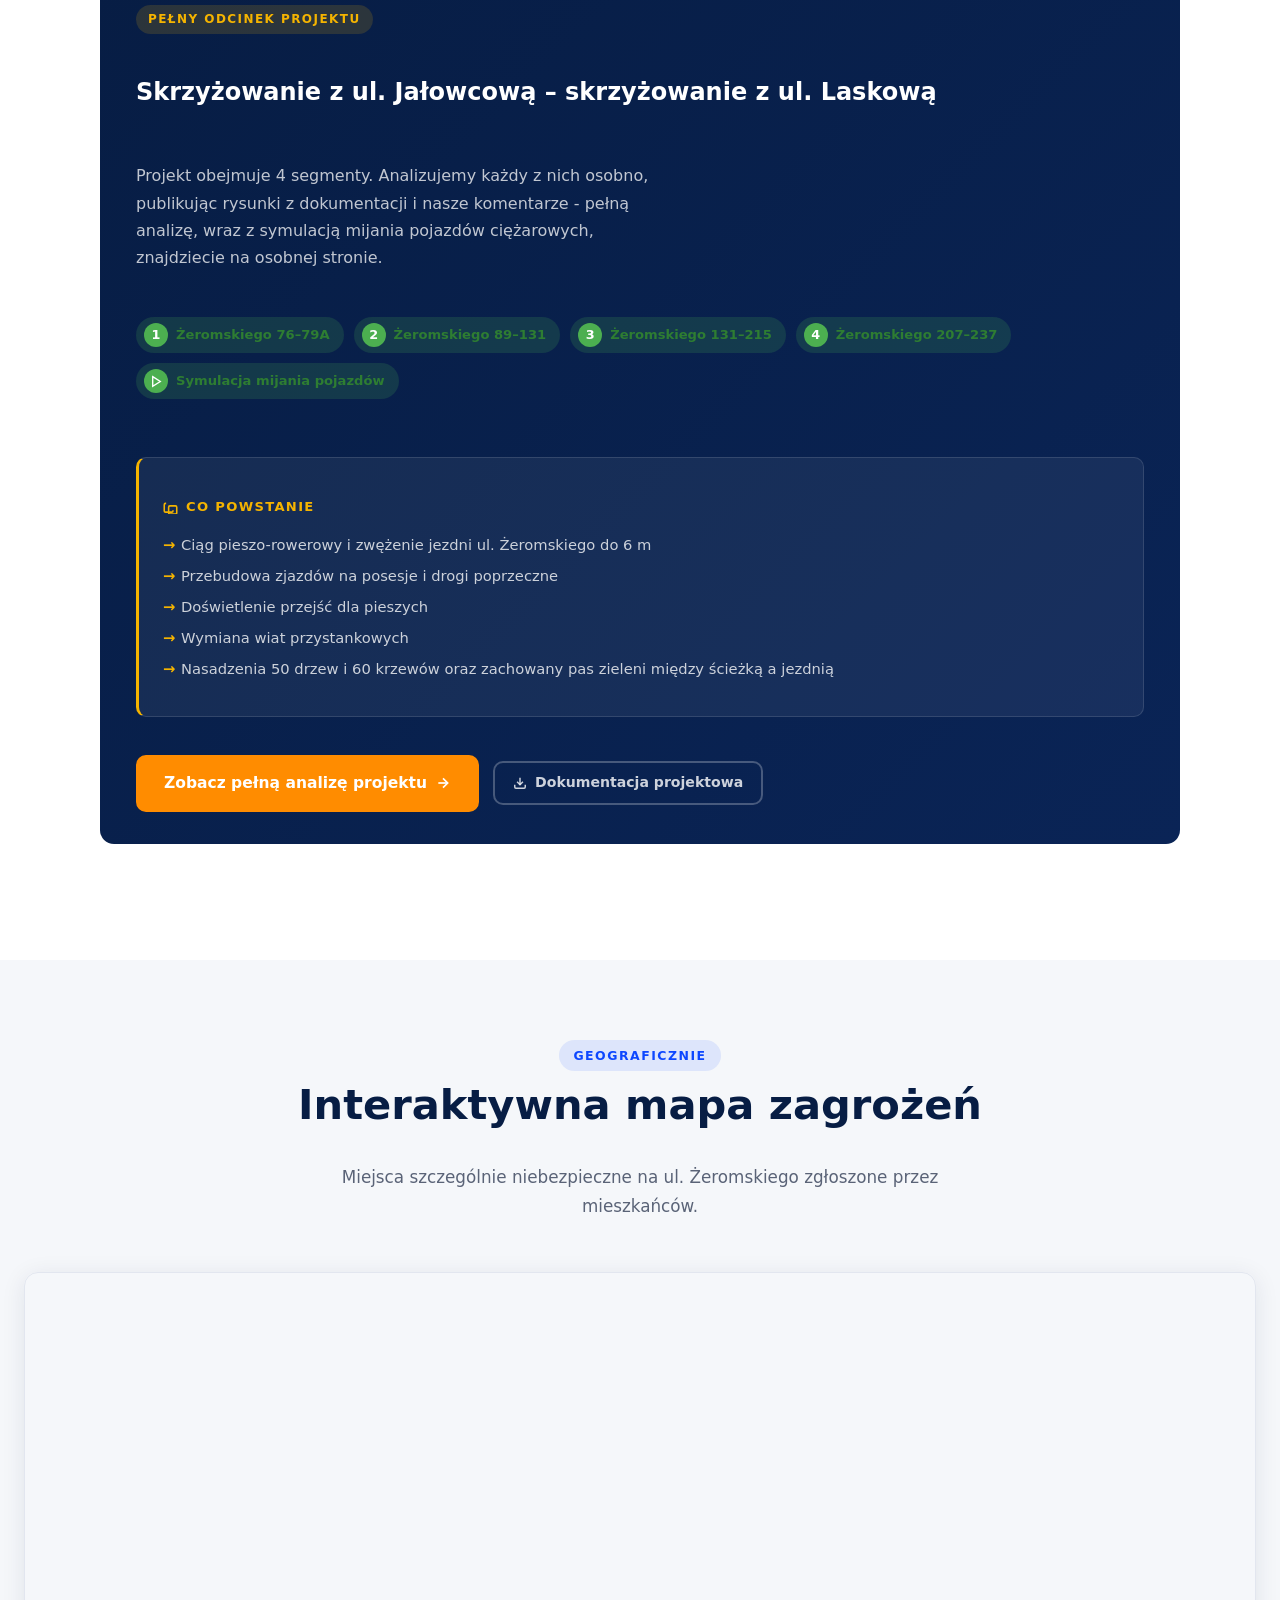
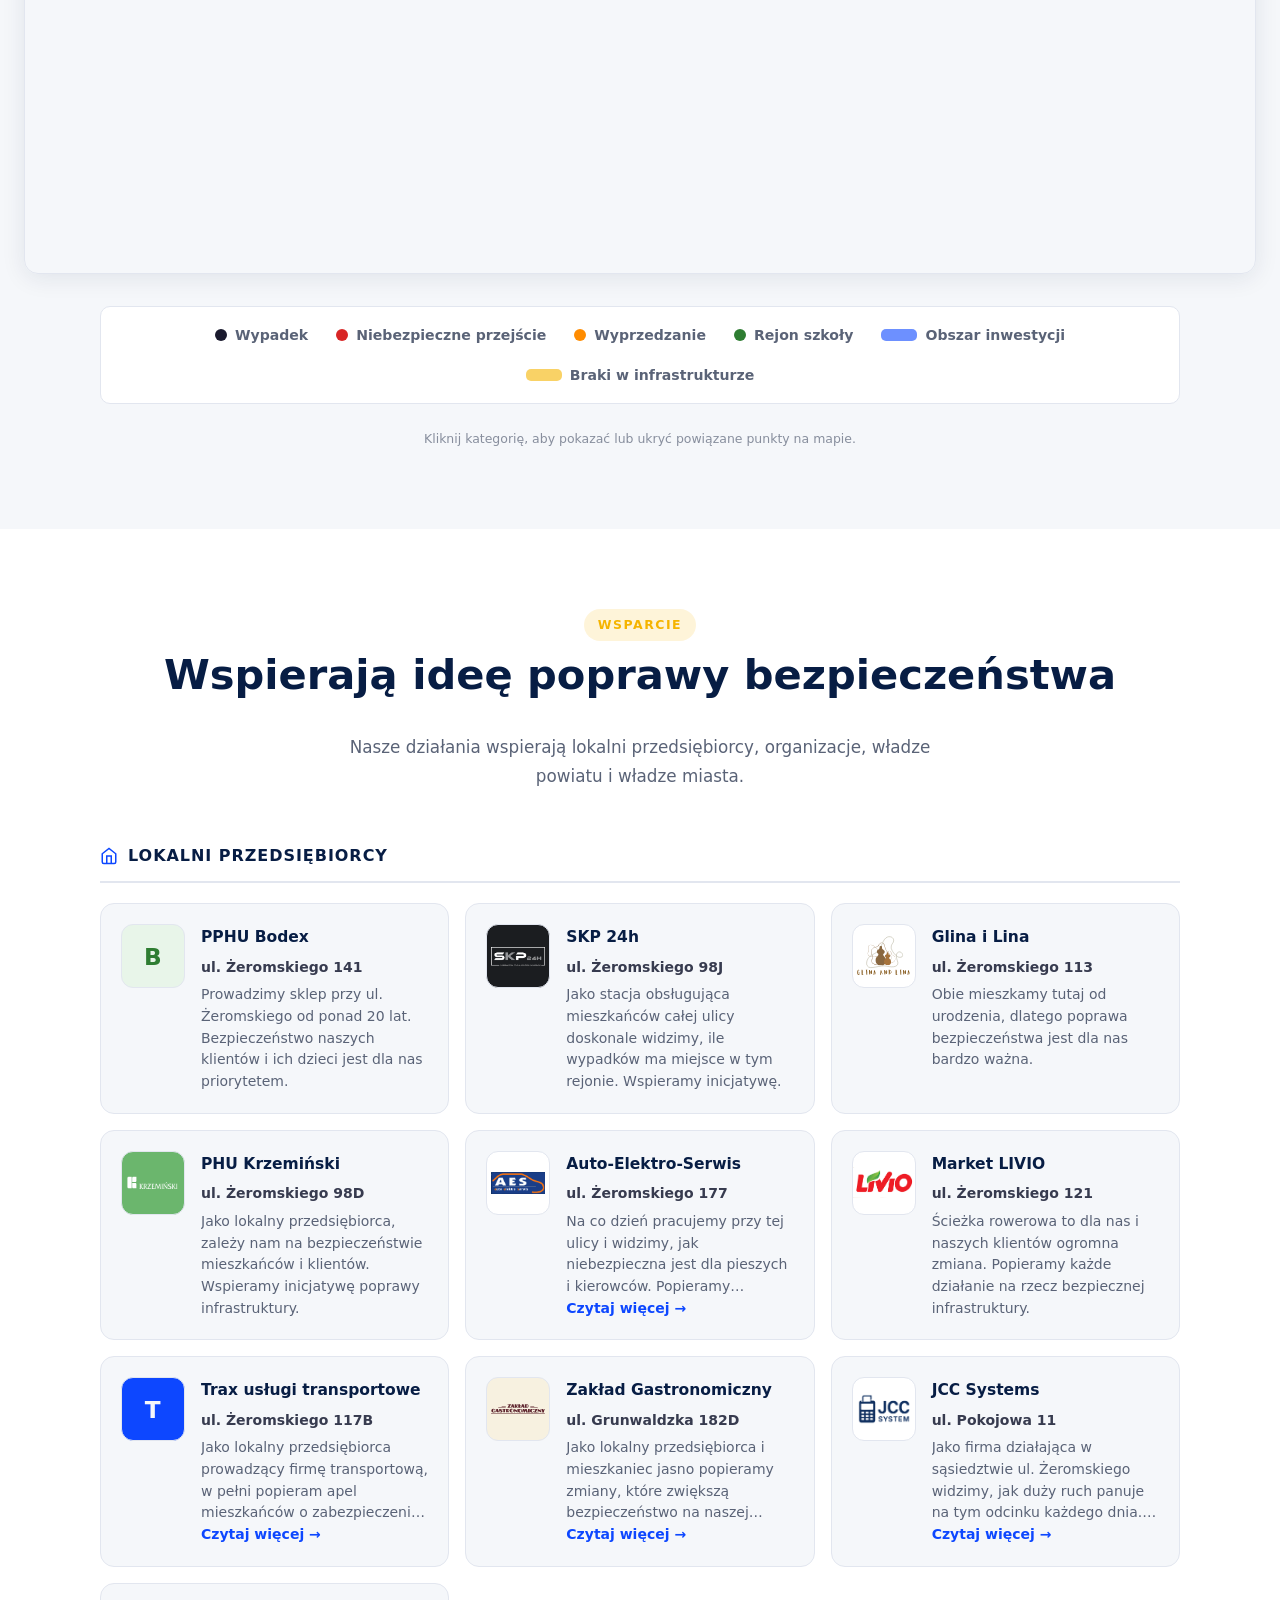
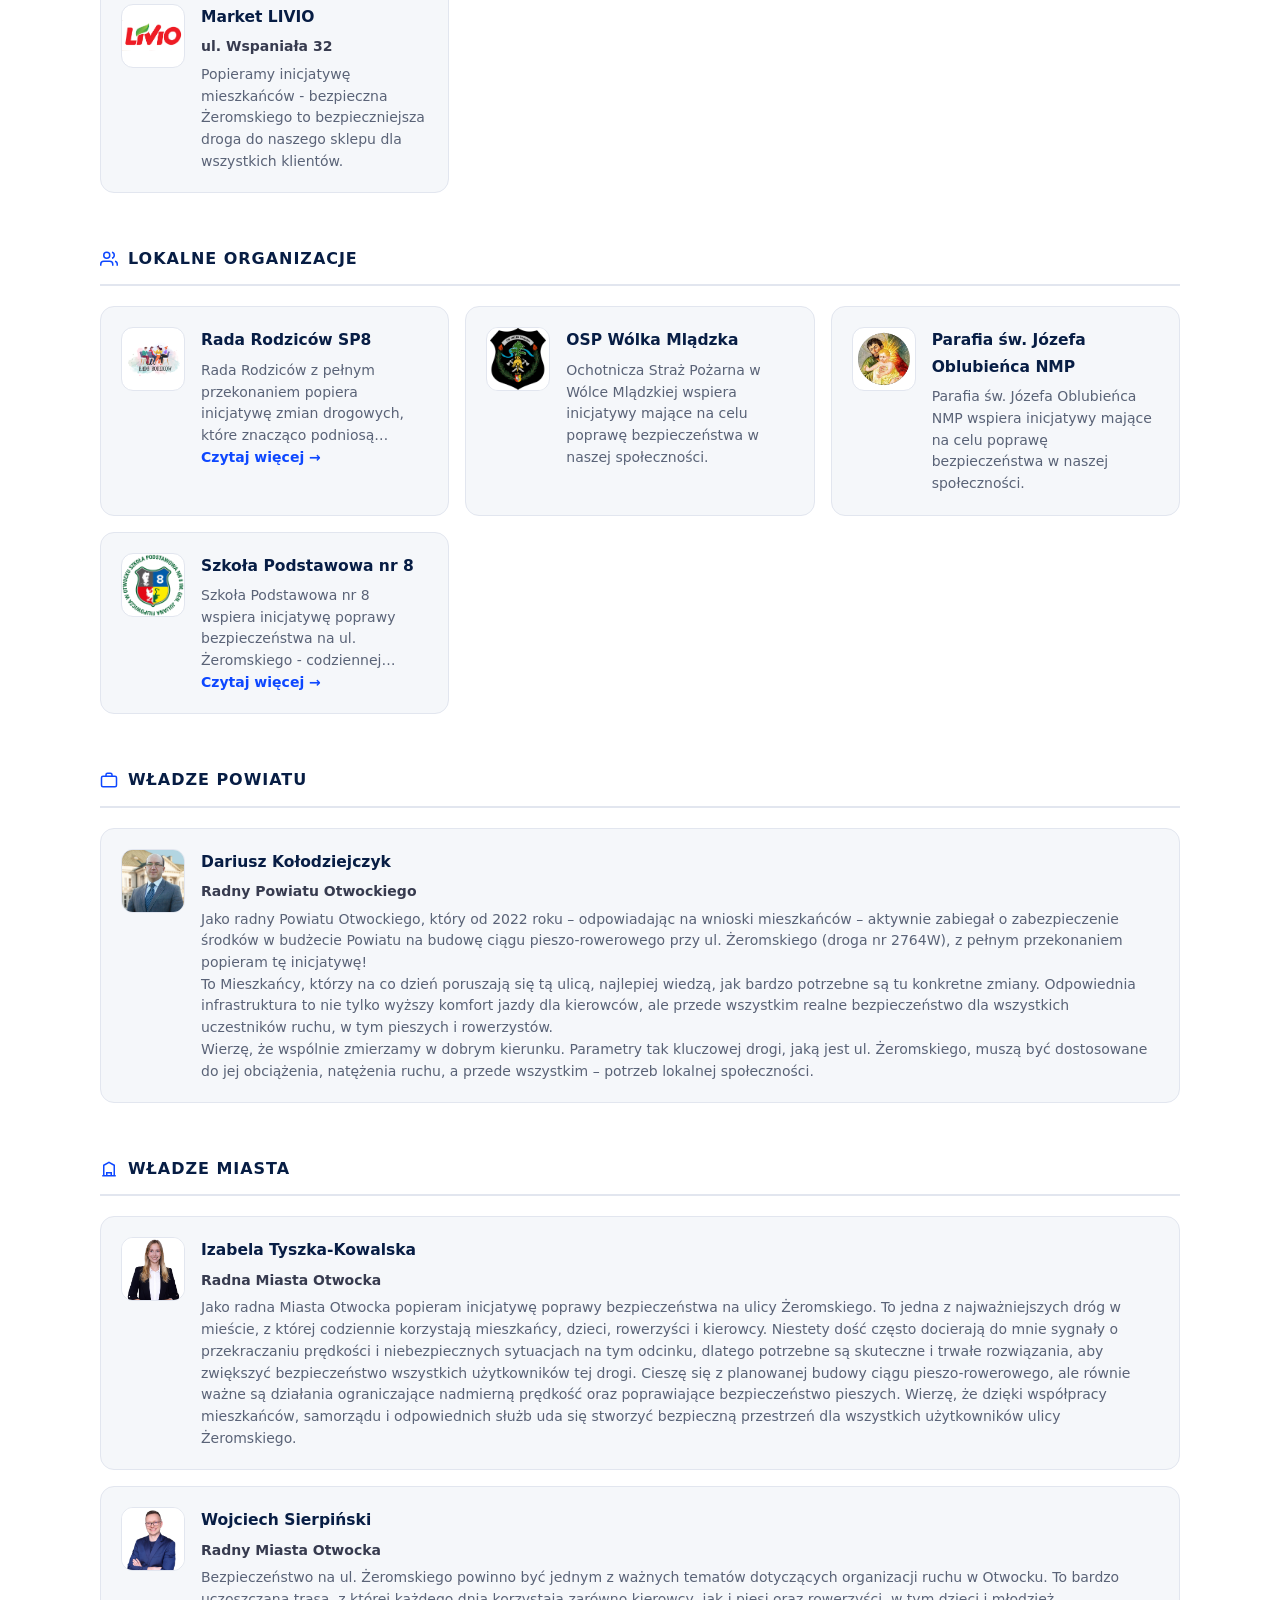
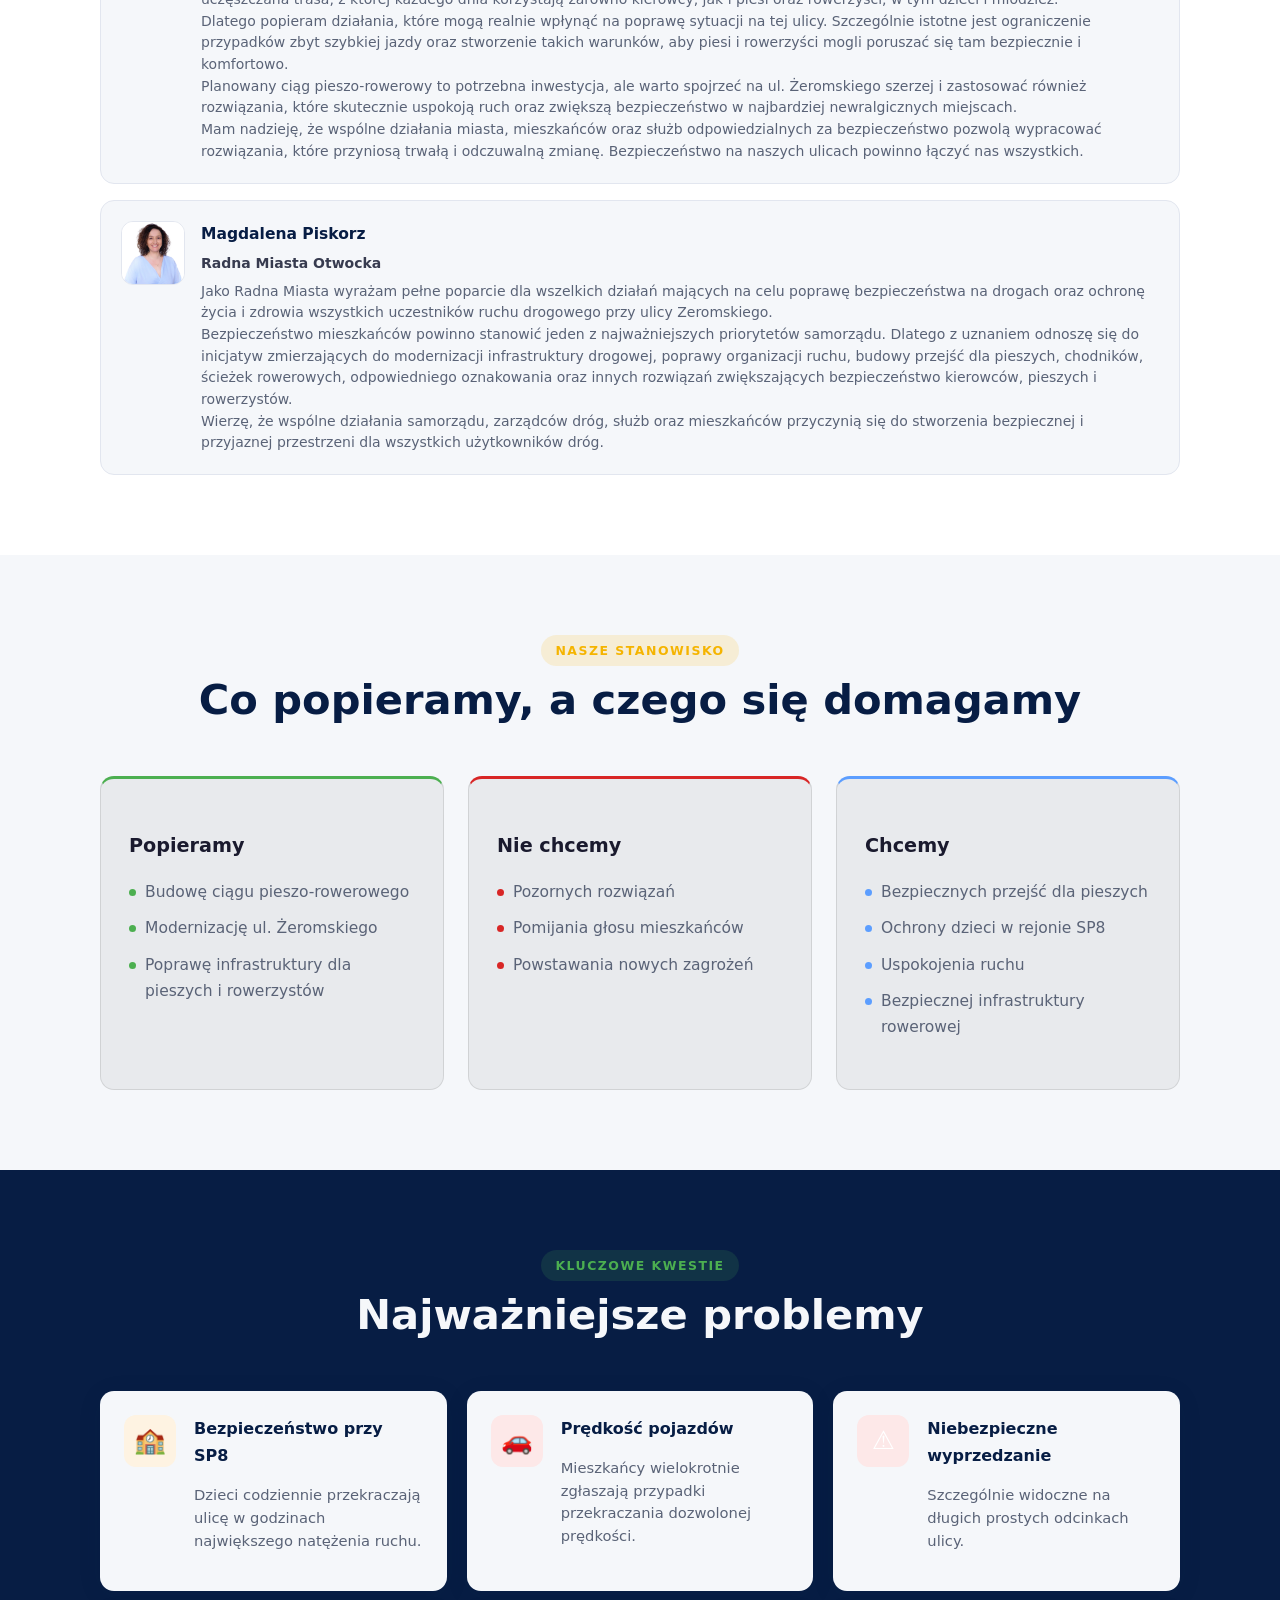
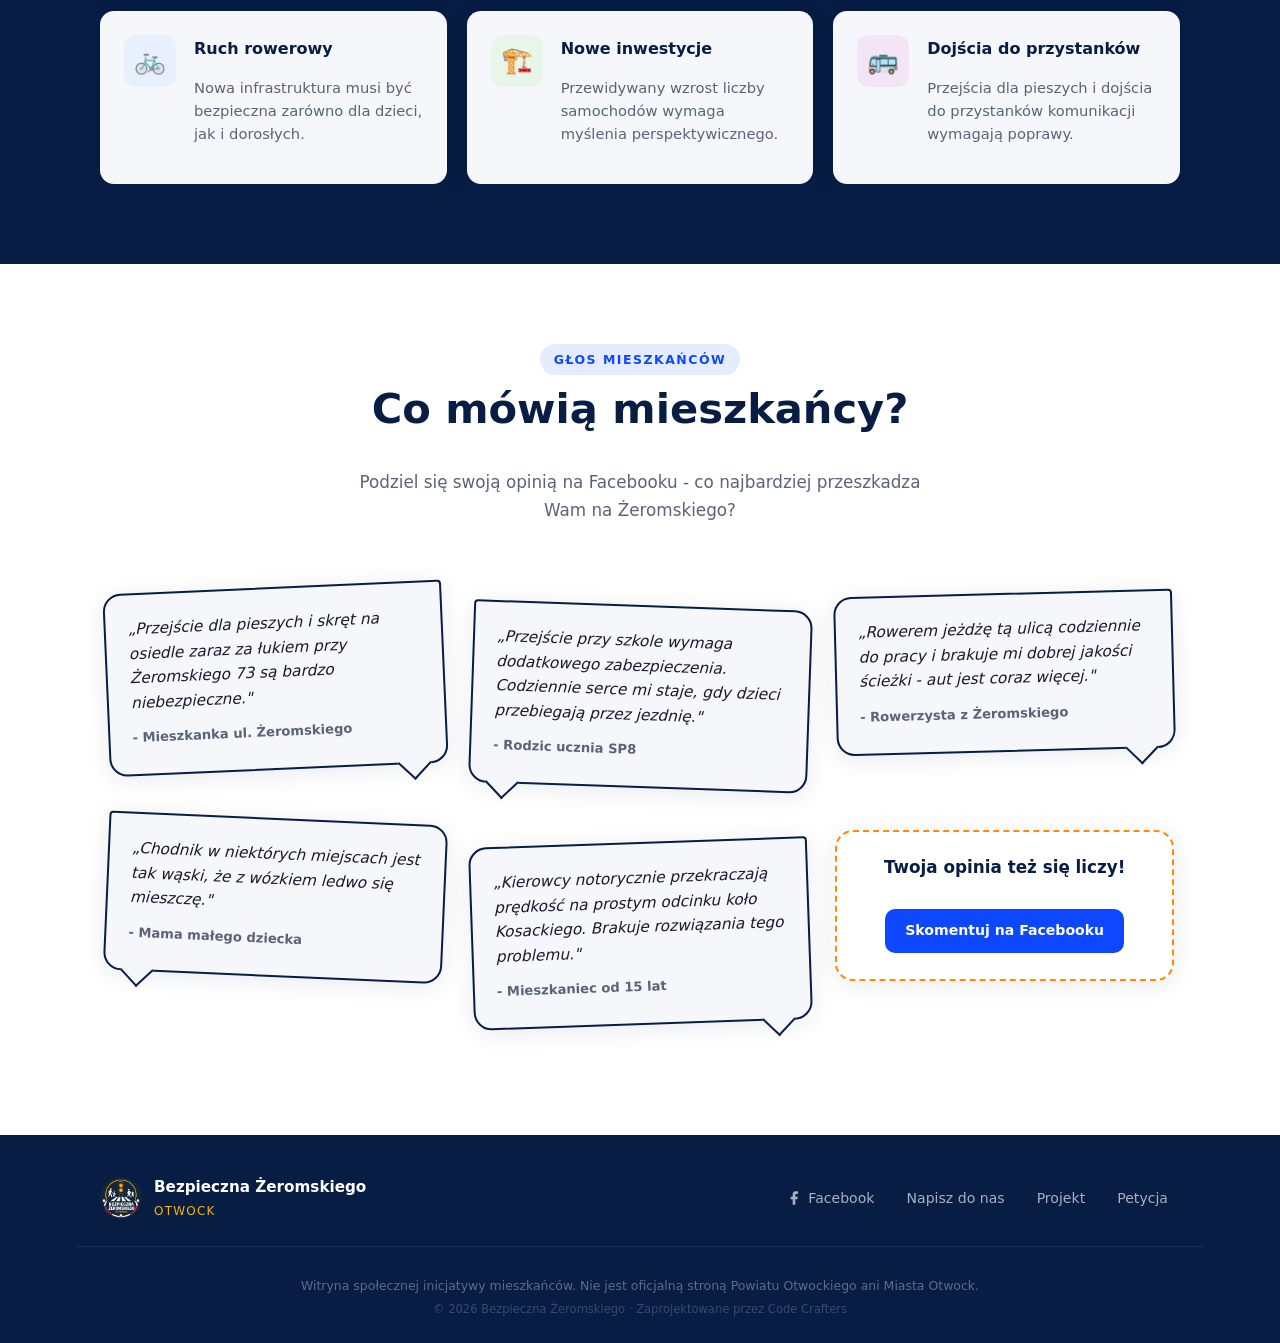
==== commit 82c09d75: "Add news" ====
--- a/index.html
+++ b/index.html
@@ -90,7 +90,7 @@
     <div class="hero-overlay"></div>
     <div class="hero-content">
       <p class="hero-label">Inicjatywa mieszkańców · Otwock</p>
-      <a href="#news-sesja-rady-powiatu-27-sierpnia" class="hero-now">
+      <a href="#news-interpelacja-ciezki-tranzyt" class="hero-now">
         Teraz: 25 VIII Starostwo · 27 VIII Rada Powiatu
       </a>
       <h1>Projekt już jest.<br><span>Teraz czas zadbać<br>o bezpieczeństwo.</span></h1>
@@ -100,7 +100,7 @@
         ma powstać i wspólnie zadbać o to, by inwestycja rzeczywiście poprawiła bezpieczeństwo.
       </p>
       <div class="hero-btns">
-        <a href="#news-sesja-rady-powiatu-27-sierpnia" class="btn btn-orange">
+        <a href="#news-interpelacja-ciezki-tranzyt" class="btn btn-orange">
           <svg width="18" height="18" viewBox="0 0 24 24" fill="none" stroke="currentColor" stroke-width="2.5"><path d="M14 2H6a2 2 0 0 0-2 2v16a2 2 0 0 0 2 2h12a2 2 0 0 0 2-2V8z"/><polyline points="14 2 14 8 20 8"/></svg>
           Czytaj o spotkaniach
         </a>
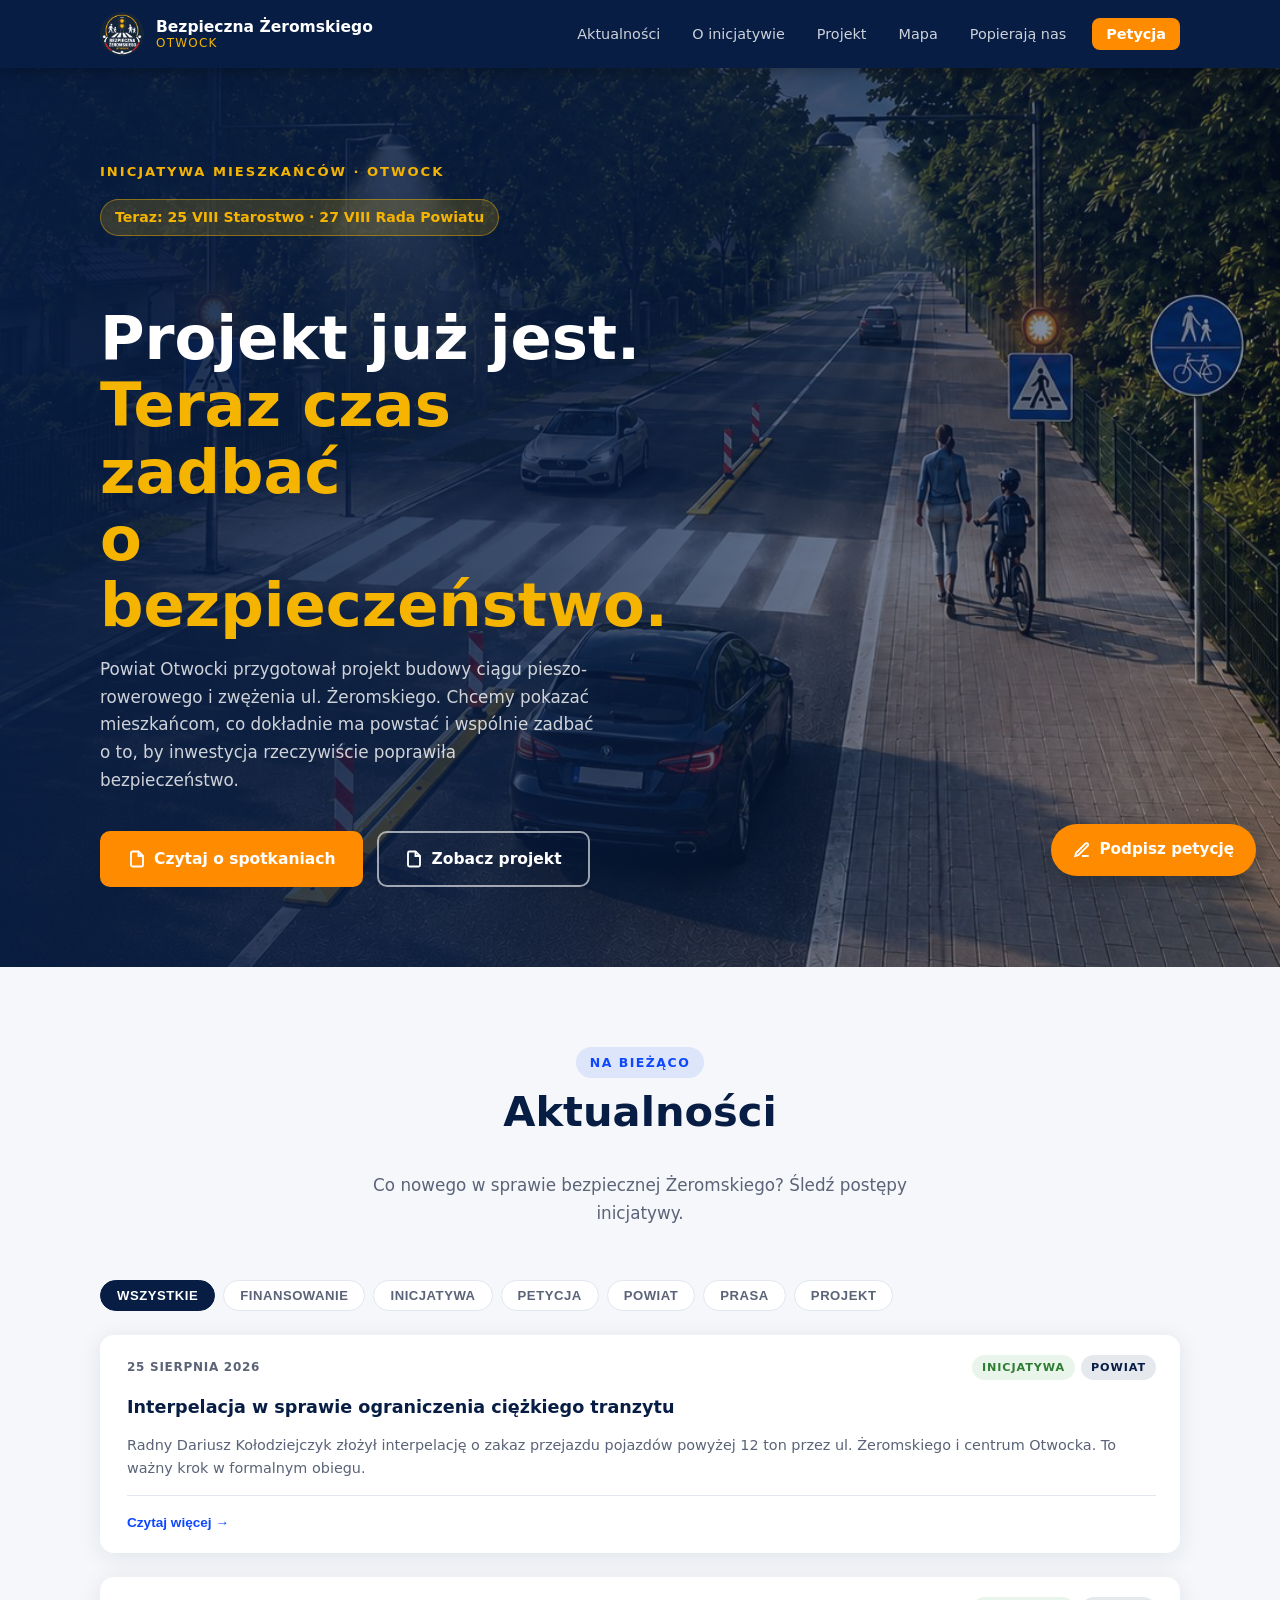
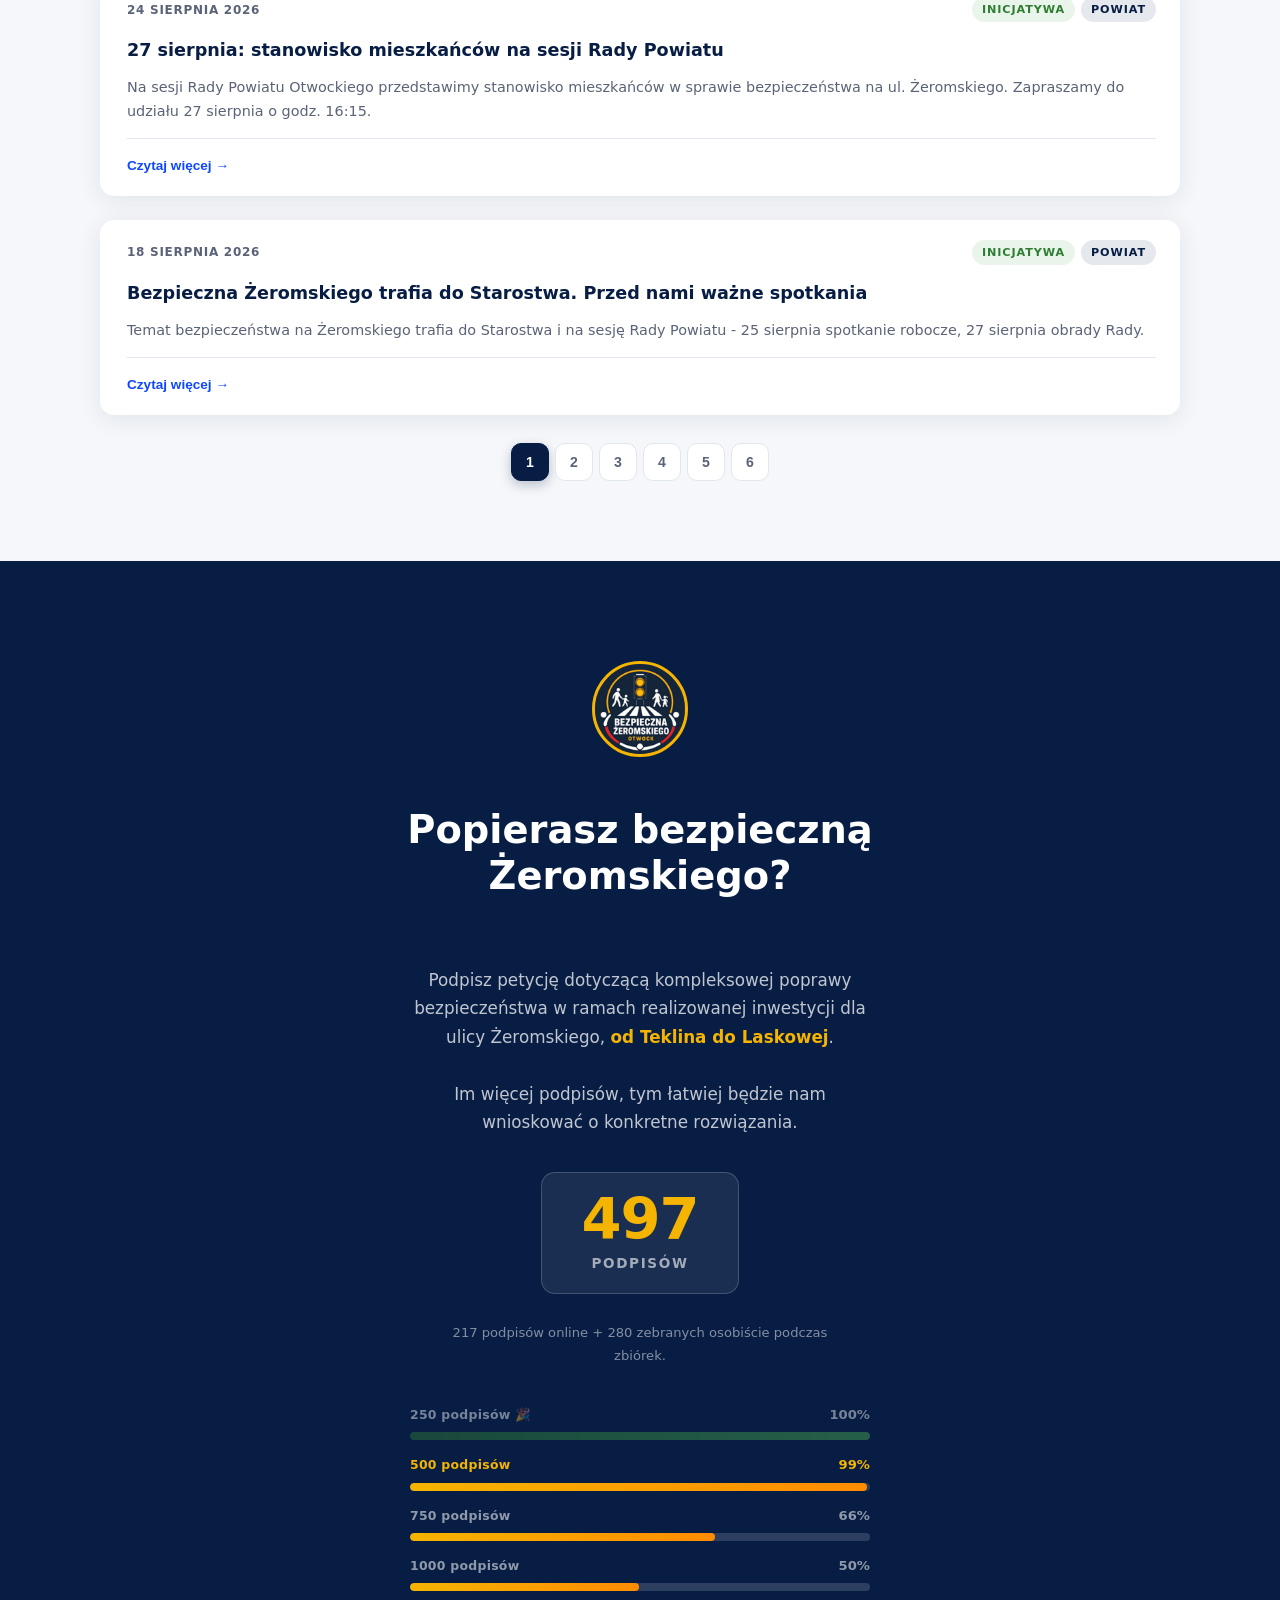
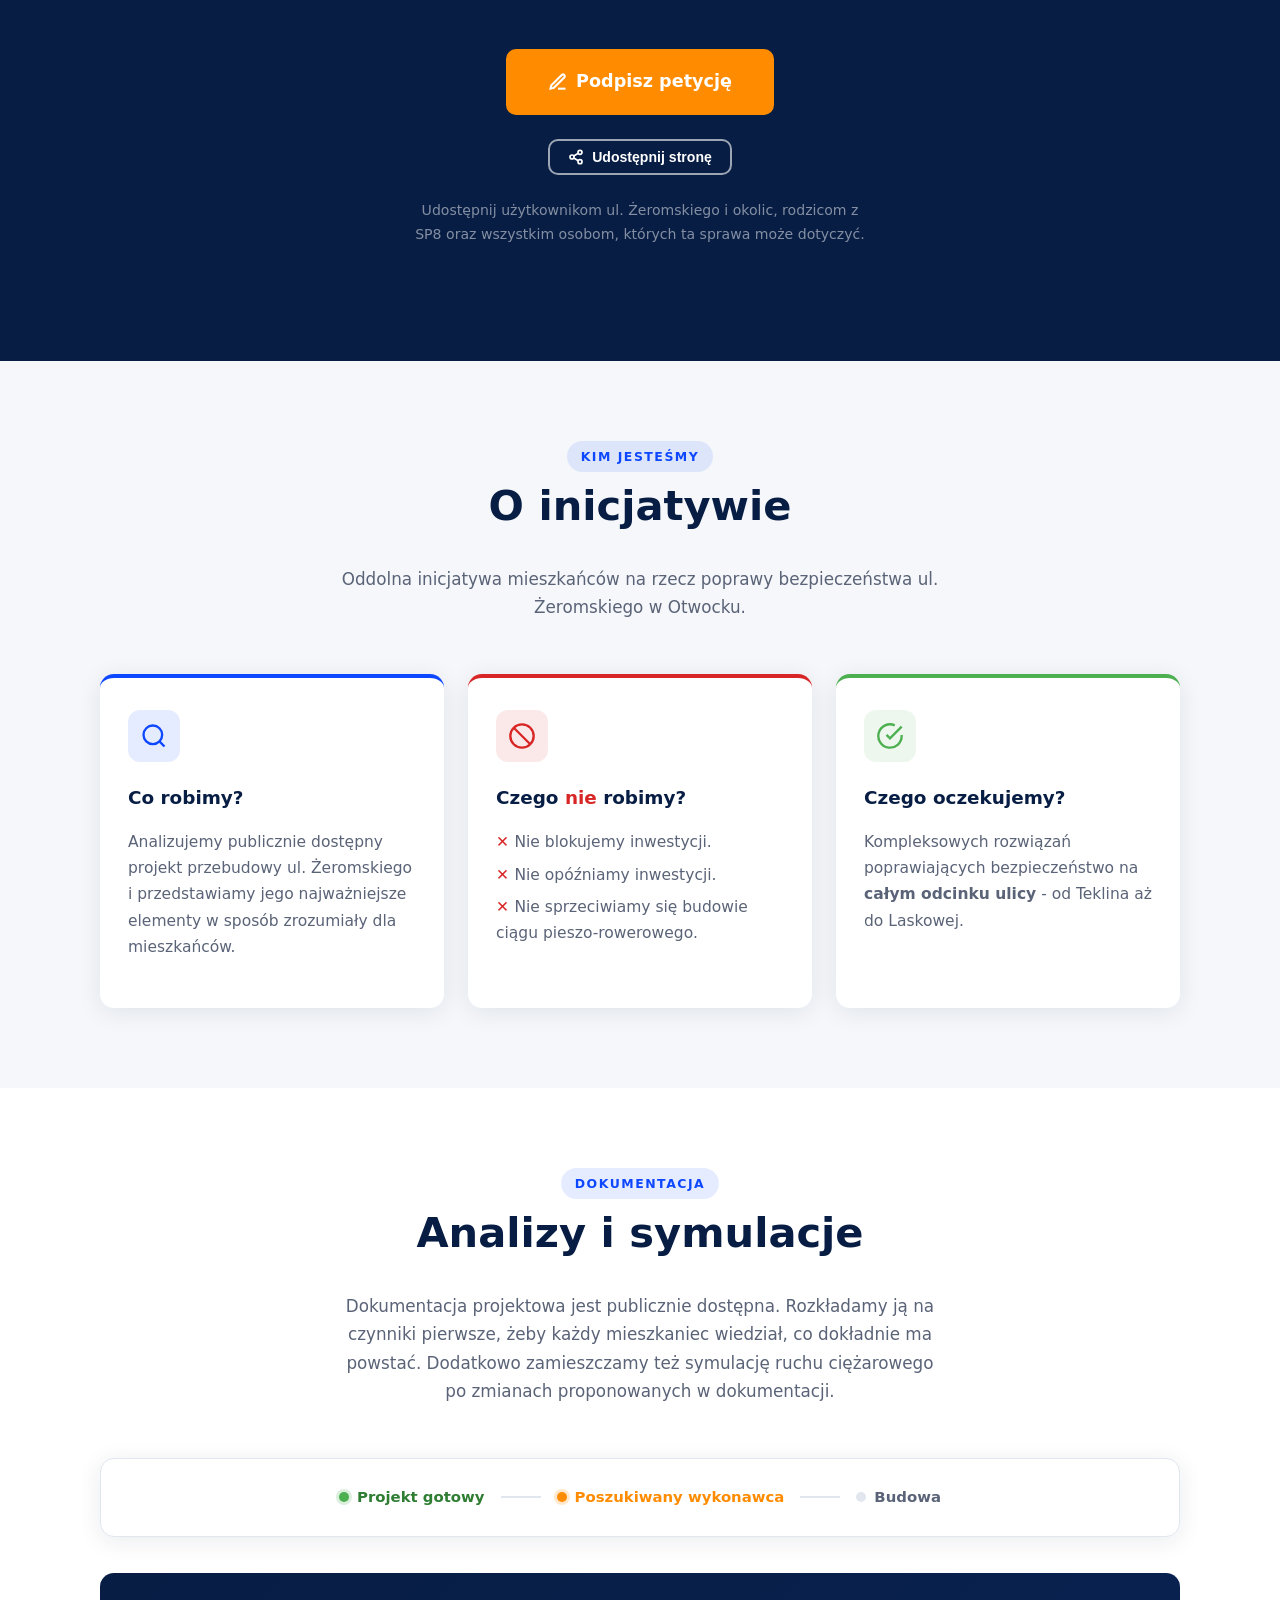
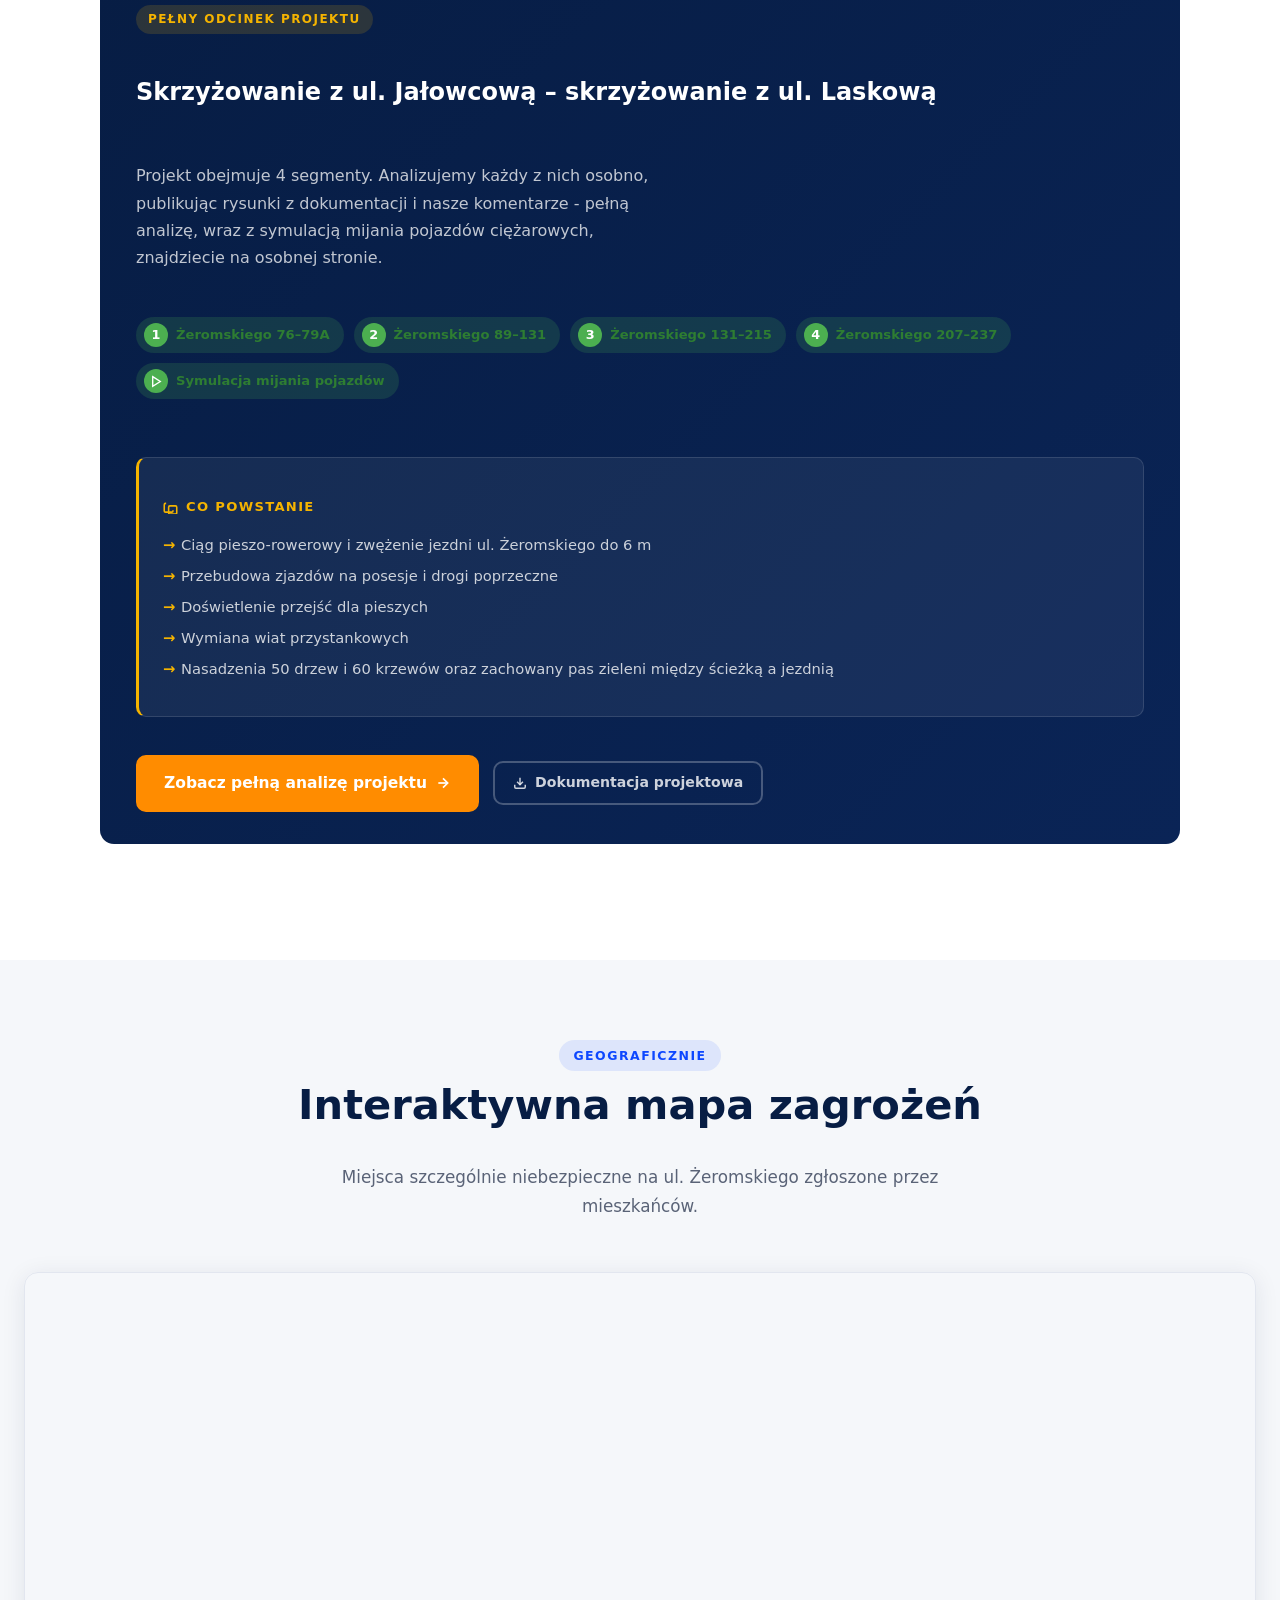
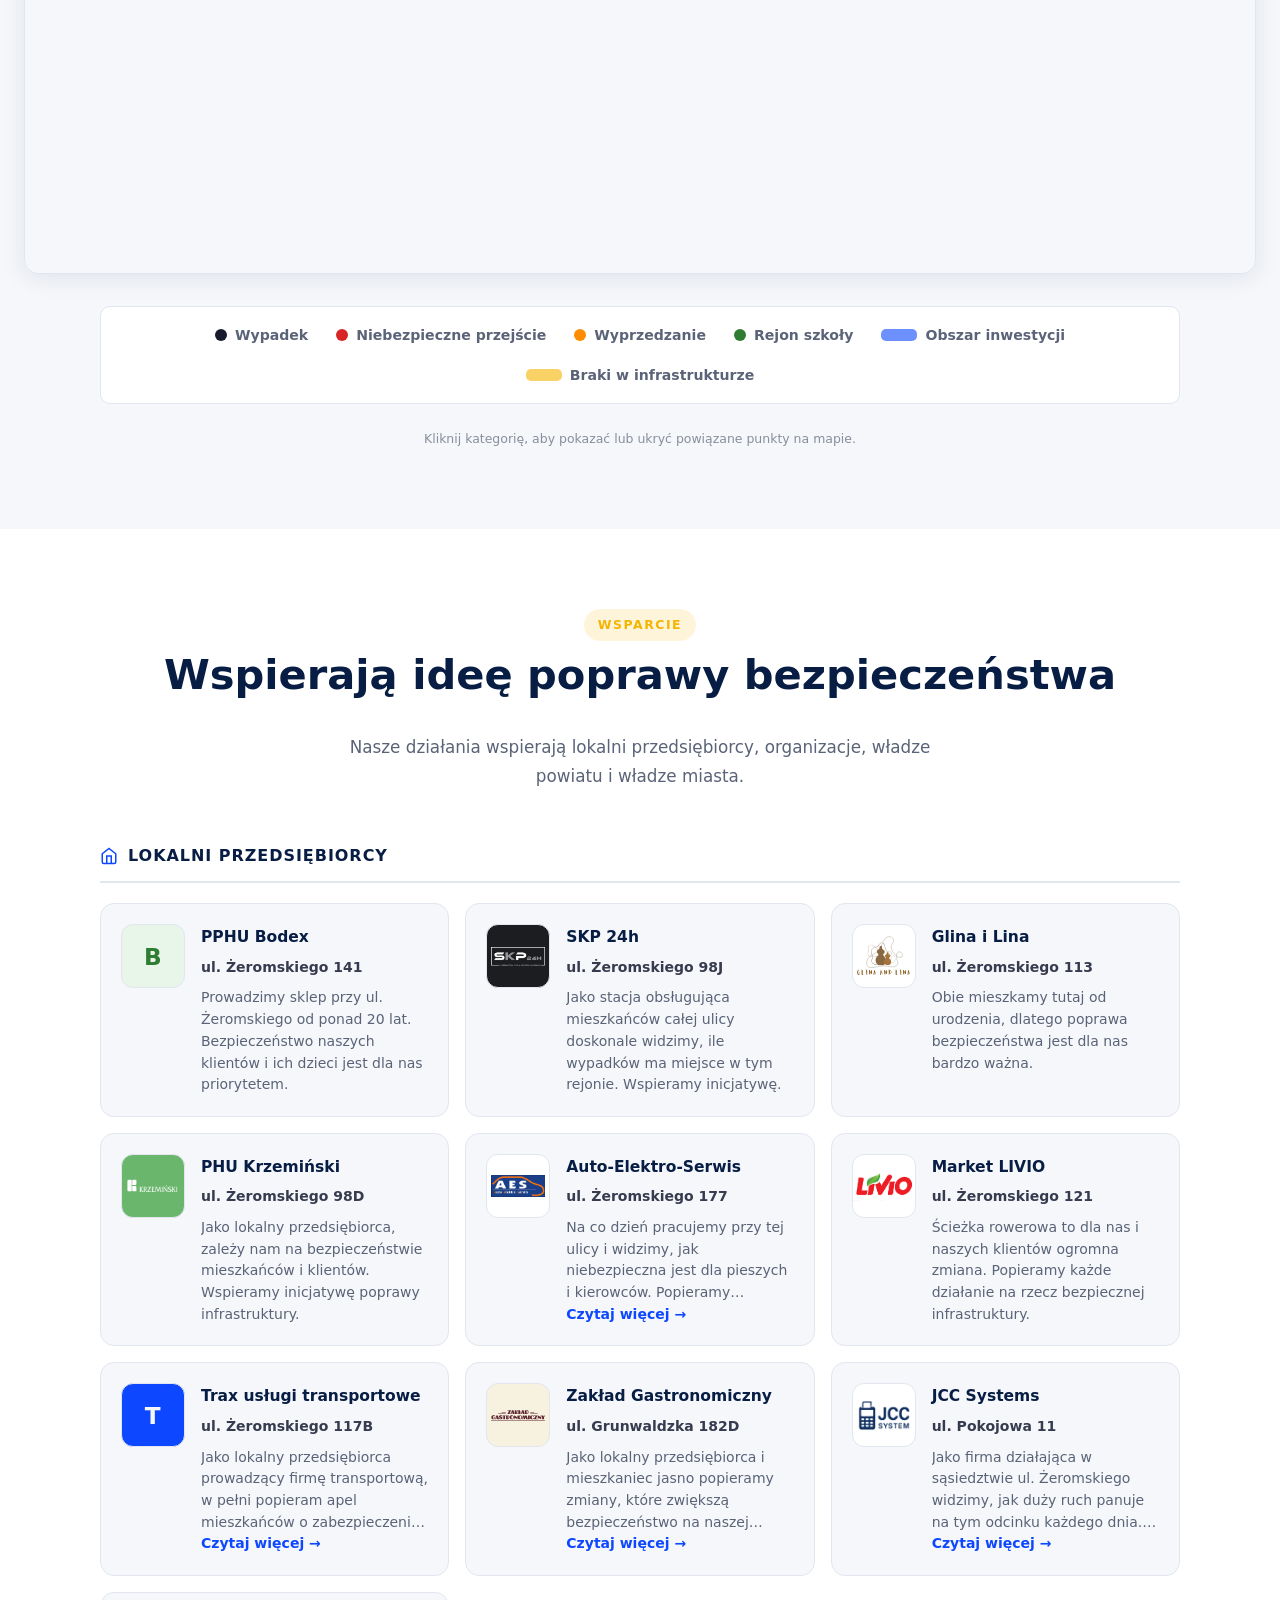
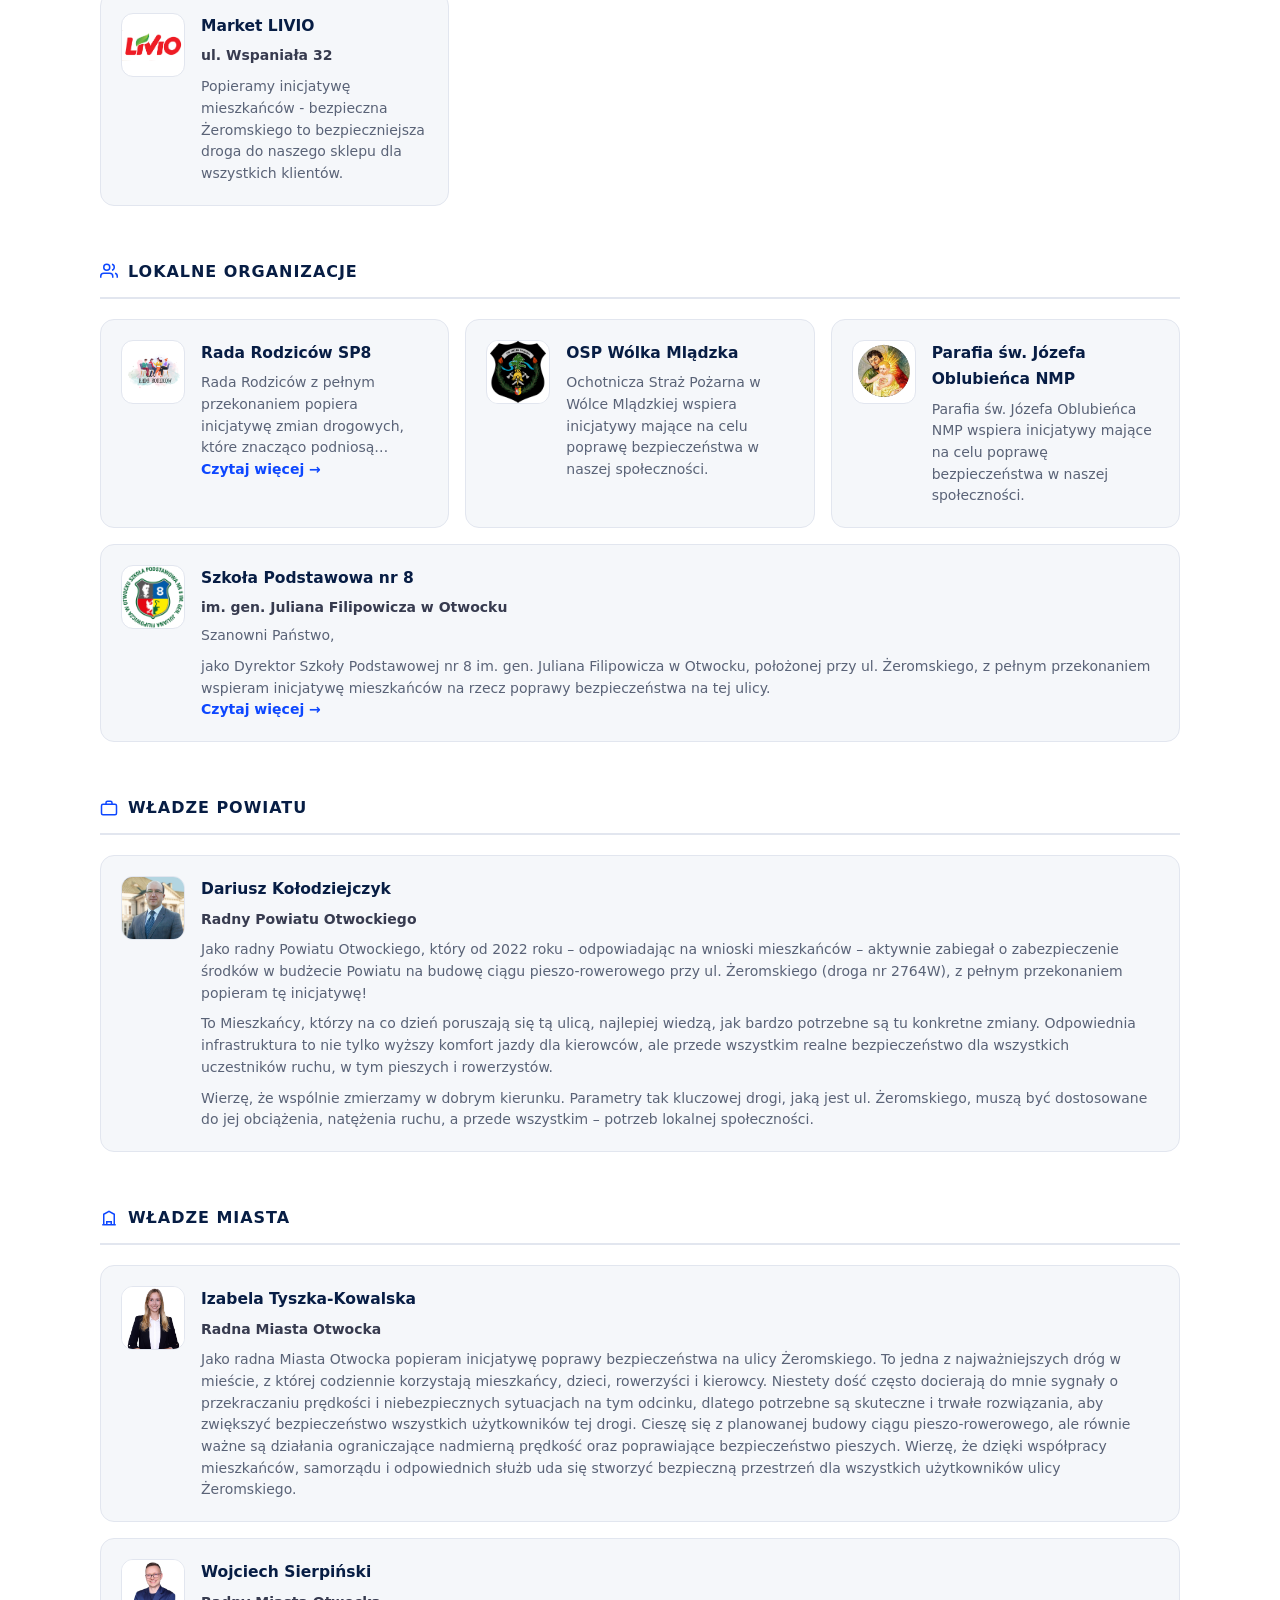
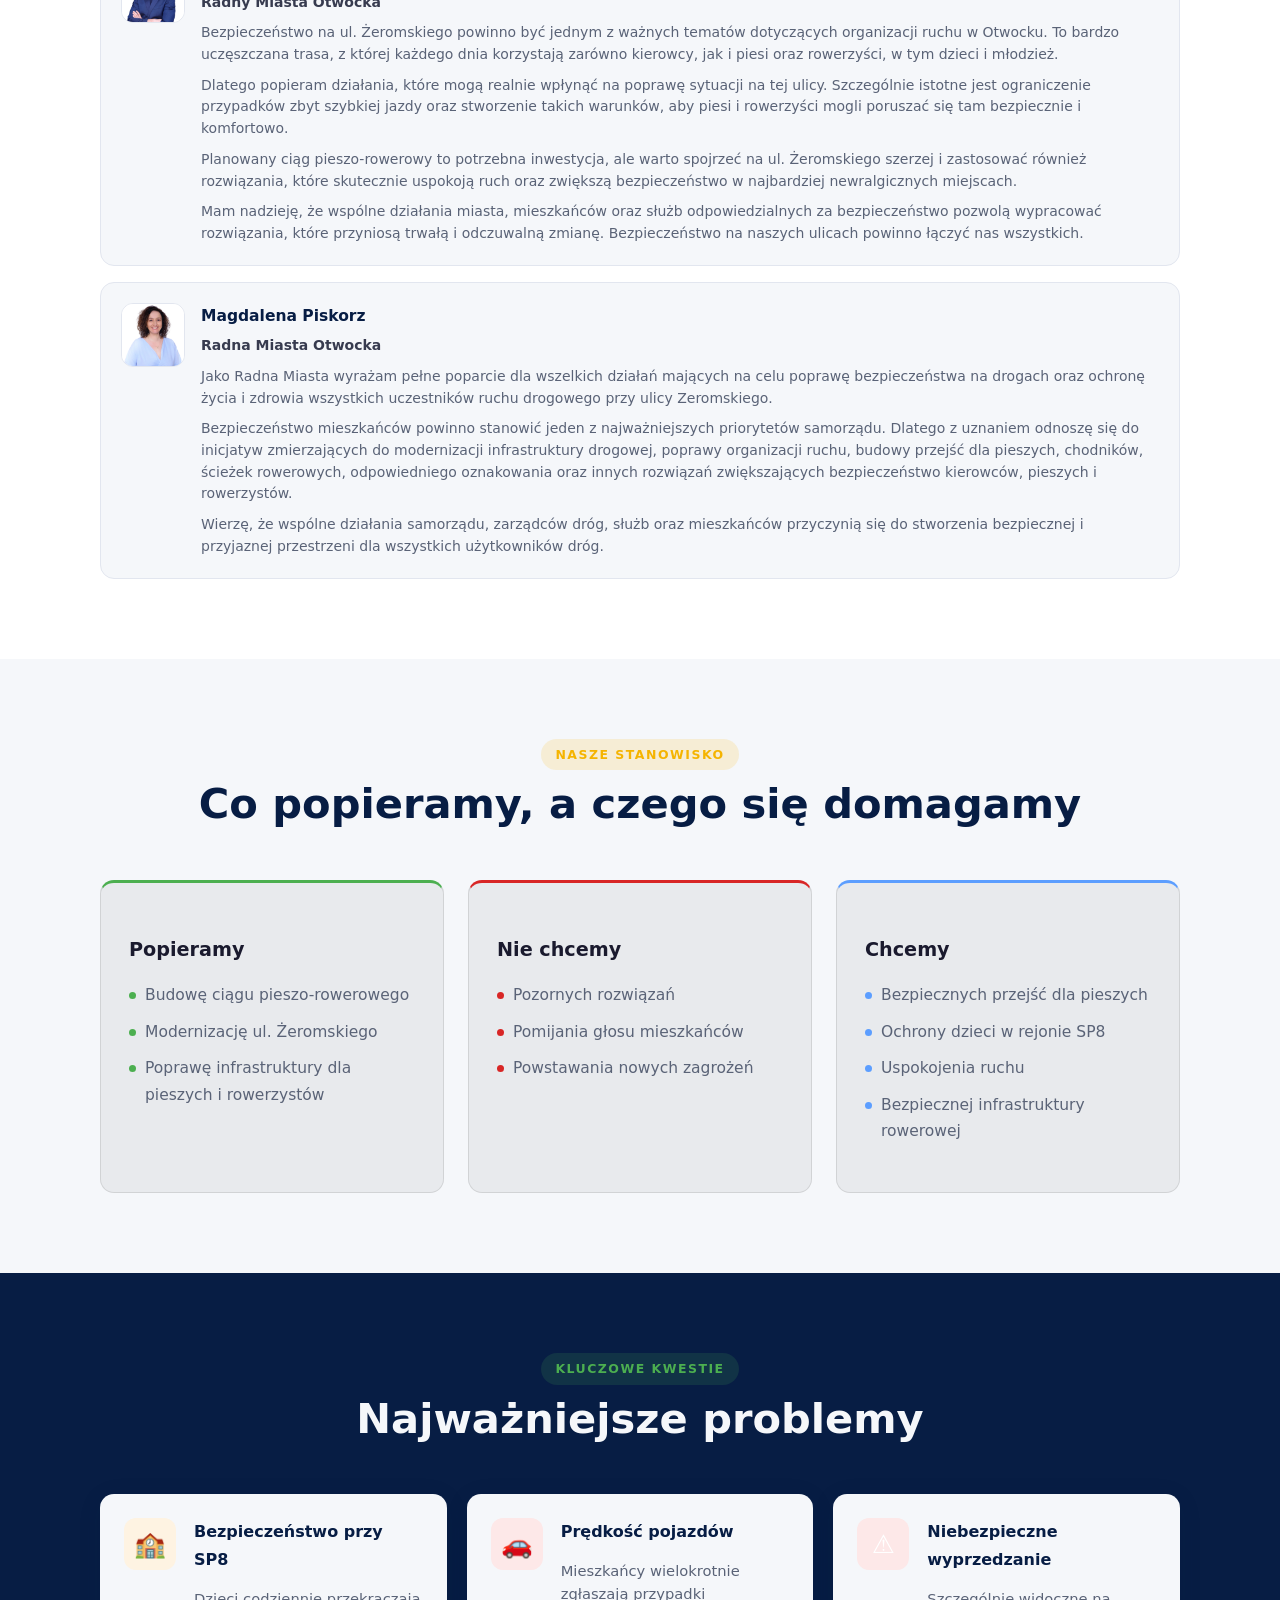
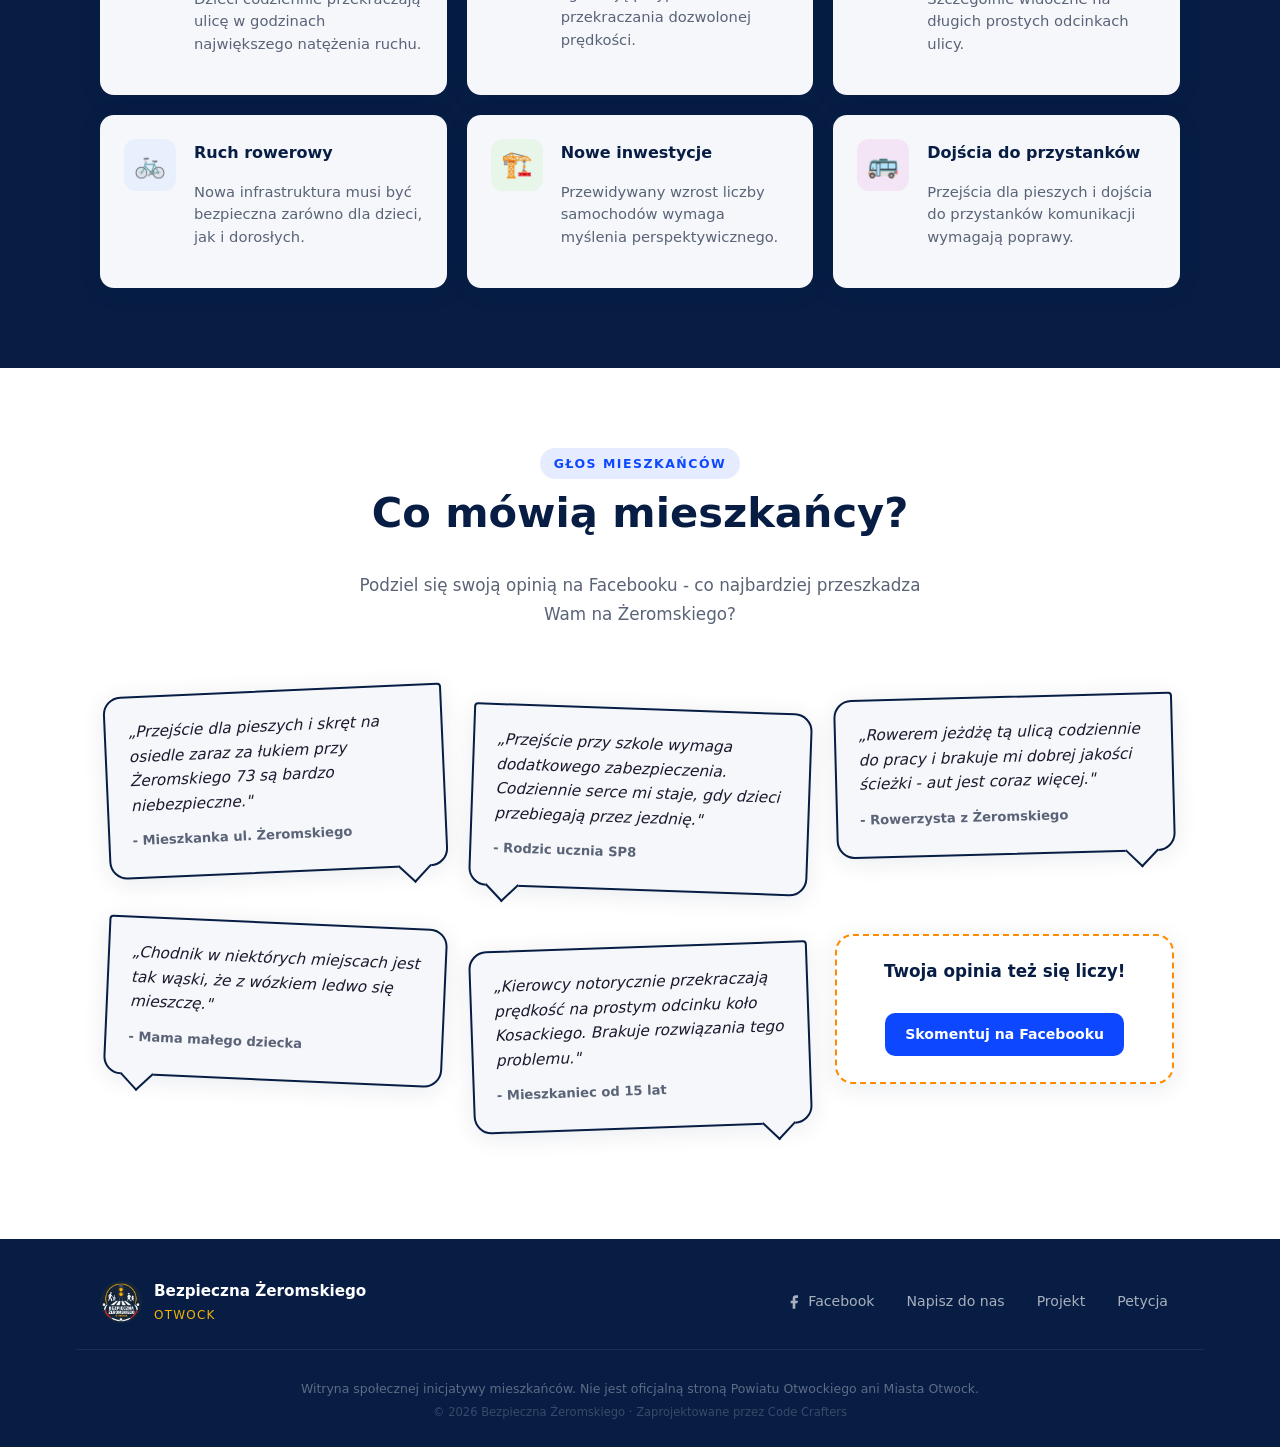
==== commit 96dca5f4: "Fix SP8" ====
--- a/index.html
+++ b/index.html
@@ -503,13 +503,24 @@
               <p>Parafia św. Józefa Oblubieńca NMP wspiera inicjatywy mające na celu poprawę bezpieczeństwa w naszej społeczności.</p>
             </div>
           </div>
-          <div class="supporter-card">
+          <div class="supporter-card supporter-card--full">
             <div class="supporter-logo">
               <img width="300" height="300" src="/img/supporters/logo-sp8.png" alt="Szkoła Podstawowa nr 8" loading="lazy" decoding="async" />
             </div>
             <div class="supporter-info">
               <strong>Szkoła Podstawowa nr 8</strong>
-              <p>Szkoła Podstawowa nr 8 wspiera inicjatywę poprawy bezpieczeństwa na ul. Żeromskiego - codziennej drodze wielu naszych uczniów do szkoły.</p>
+              <p class="supporter-details">im. gen. Juliana Filipowicza w Otwocku</p>
+              <div class="supporter-bio">
+                <p>Szanowni Państwo,</p>
+                <p>jako Dyrektor Szkoły Podstawowej nr 8 im. gen. Juliana Filipowicza w Otwocku, położonej przy ul. Żeromskiego, z pełnym przekonaniem wspieram inicjatywę mieszkańców na rzecz poprawy bezpieczeństwa na tej ulicy.</p>
+                <div class="supporter-bio-more" hidden>
+                  <p>Każdego dnia ul. Żeromskiego przemierzają nasi uczniowie - dzieci, które powinny móc bezpiecznie dotrzeć do szkoły i wrócić do swoich domów. Dbanie o ich bezpieczeństwo jest dla mnie nie tylko obowiązkiem, ale priorytetem w działaniu dyrektora szkoły.</p>
+                  <p>W związku z tym uważam, że potrzebne są konkretne, trwałe i skuteczne rozwiązania, które rzeczywiście poprawią bezpieczeństwo pieszych i kierowców, a szczególnie dzieci korzystających z tej drogi.</p>
+                  <p>Cieszę się, że mieszkańcy podejmują wspólne działania i zabierają głos w sprawie, która dotyczy nas wszystkich. Wierzę, że dzięki współpracy mieszkańców, szkoły oraz władz samorządowych uda się wypracować rozwiązania, które sprawią, że ul. Żeromskiego będzie bezpieczniejsza dla każdego jej użytkownika, a przede wszystkim dla naszych dzieci.</p>
+                  <p>Bezpieczna droga do szkoły to nie przywilej. To podstawowa potrzeba każdego dziecka.</p>
+                  <p>Justyna Ochocka-Stępień<br>Dyrektor<br>Szkoły Podstawowej nr 8<br>im. gen. Juliana Filipowicza w Otwocku</p>
+                </div>
+              </div>
             </div>
           </div>
         </div>
--- a/css/style.css
+++ b/css/style.css
@@ -1343,6 +1343,9 @@
 .supporters-grid.columns {
   grid-template-columns: repeat(auto-fit, minmax(260px, 1fr));
 }
+.supporter-card--full {
+  grid-column: 1 / -1;
+}
 
 .supporter-card {
   display: flex;
@@ -1396,18 +1399,22 @@
   line-height: 1.55;
   margin: 0;
 }
+.supporter-info p + p,
+.supporter-bio p + p {
+  margin-top: 0.65em;
+}
 
 /* Truncate long supporter bios to at most 5 lines so cards don't grow
    excessively tall; when the text actually overflows, it is clamped to 4
    lines instead and the "read more" link occupies the freed 5th line. */
-.supporters-grid.columns .supporter-info p:not(.supporter-details) {
+.supporters-grid.columns .supporter-info > p:not(.supporter-details) {
   display: -webkit-box;
   -webkit-line-clamp: 5;
   line-clamp: 5;
   -webkit-box-orient: vertical;
   overflow: hidden;
 }
-.supporters-grid.columns .supporter-info p.supporter-bio--clamped {
+.supporters-grid.columns .supporter-info > p.supporter-bio--clamped {
   -webkit-line-clamp: 4;
   line-clamp: 4;
 }
@@ -1430,7 +1437,7 @@
   border: none;
   border-radius: var(--radius);
   padding: 0;
-  max-width: min(560px, 92vw);
+  max-width: min(650px, 92vw);
   width: 100%;
   box-shadow: var(--shadow-lg);
 }
@@ -1469,10 +1476,18 @@
   flex-shrink: 0;
   width: 56px;
   height: 56px;
+  box-sizing: border-box;
   border-radius: 12px;
   overflow: hidden;
   border: 1px solid var(--border);
   background: var(--white);
+}
+.supporter-modal-logo--initials {
+  align-items: center;
+  justify-content: center;
+  font-size: 1.35rem;
+  font-weight: 900;
+  letter-spacing: .02em;
 }
 .supporter-modal-logo img { width: 100%; height: 100%; object-fit: contain; }
 .supporter-modal-header strong { display: block; font-size: 1.05rem; color: var(--navy); }
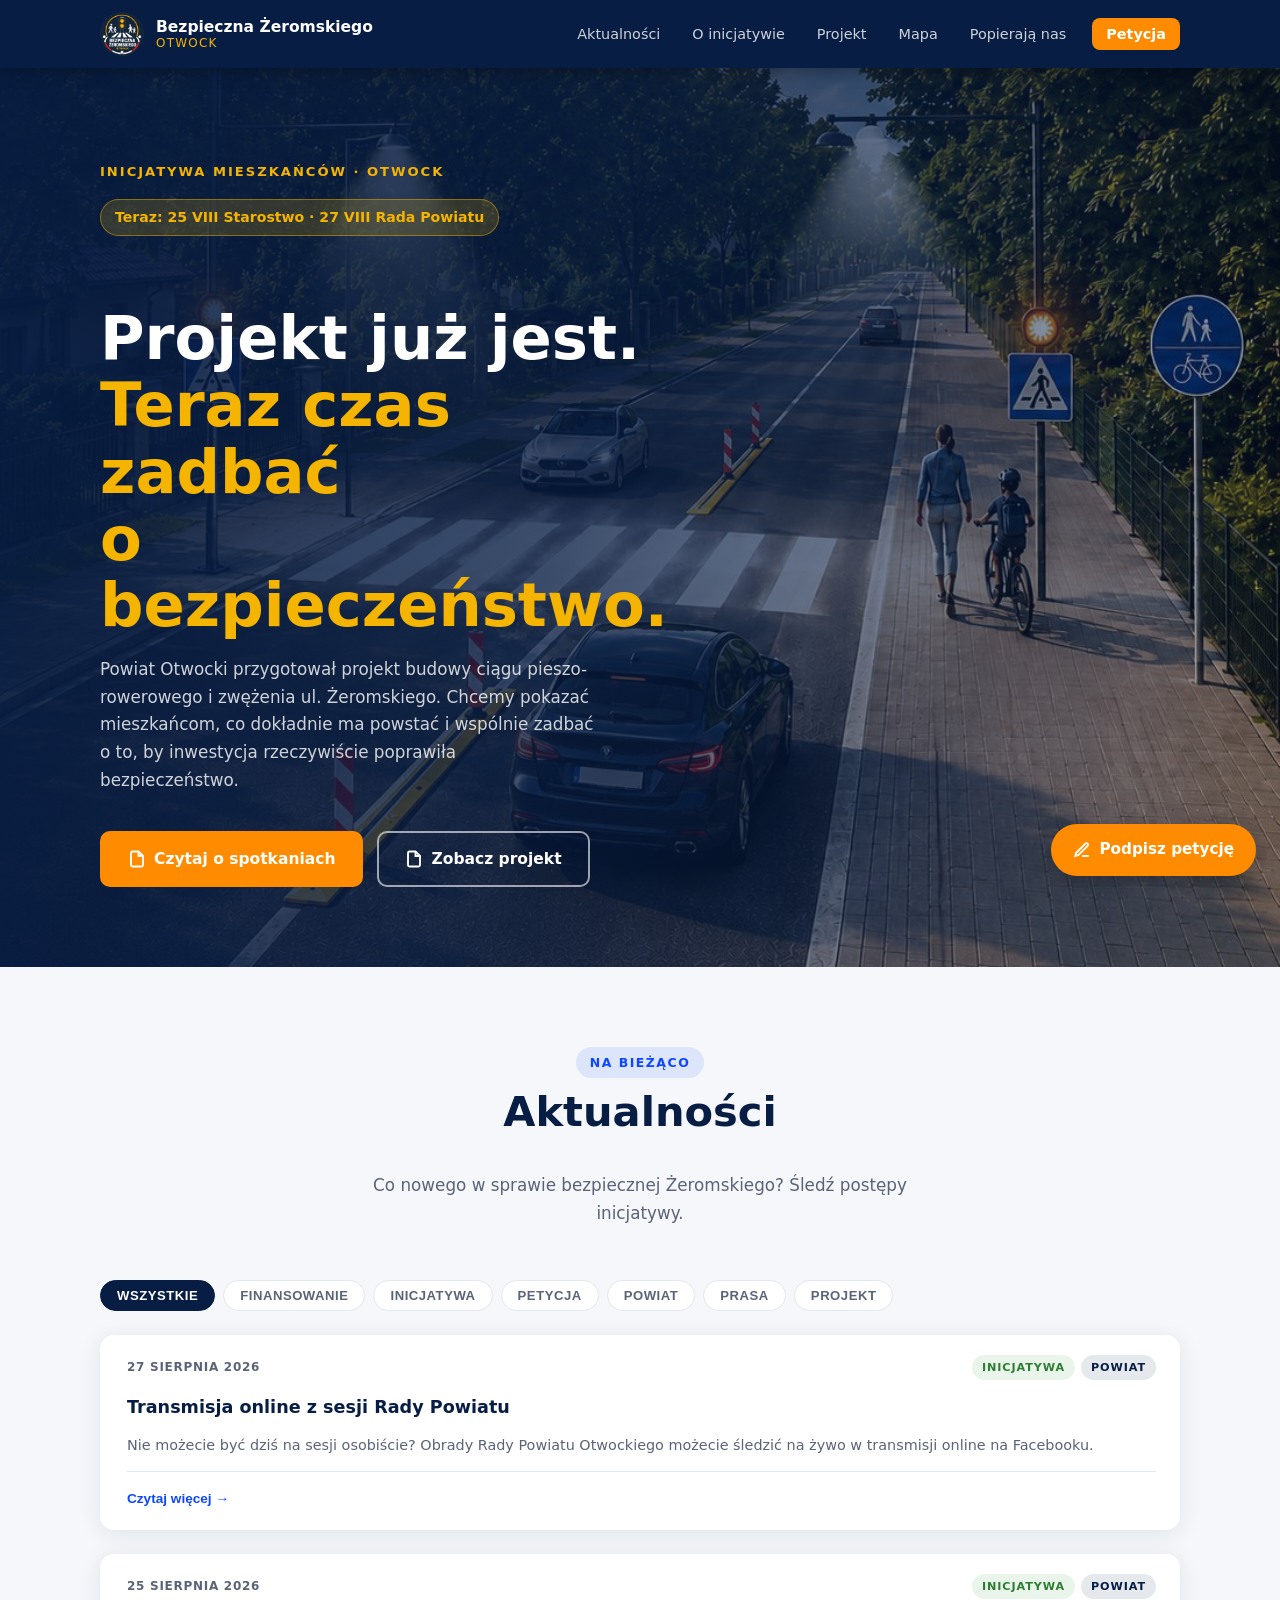
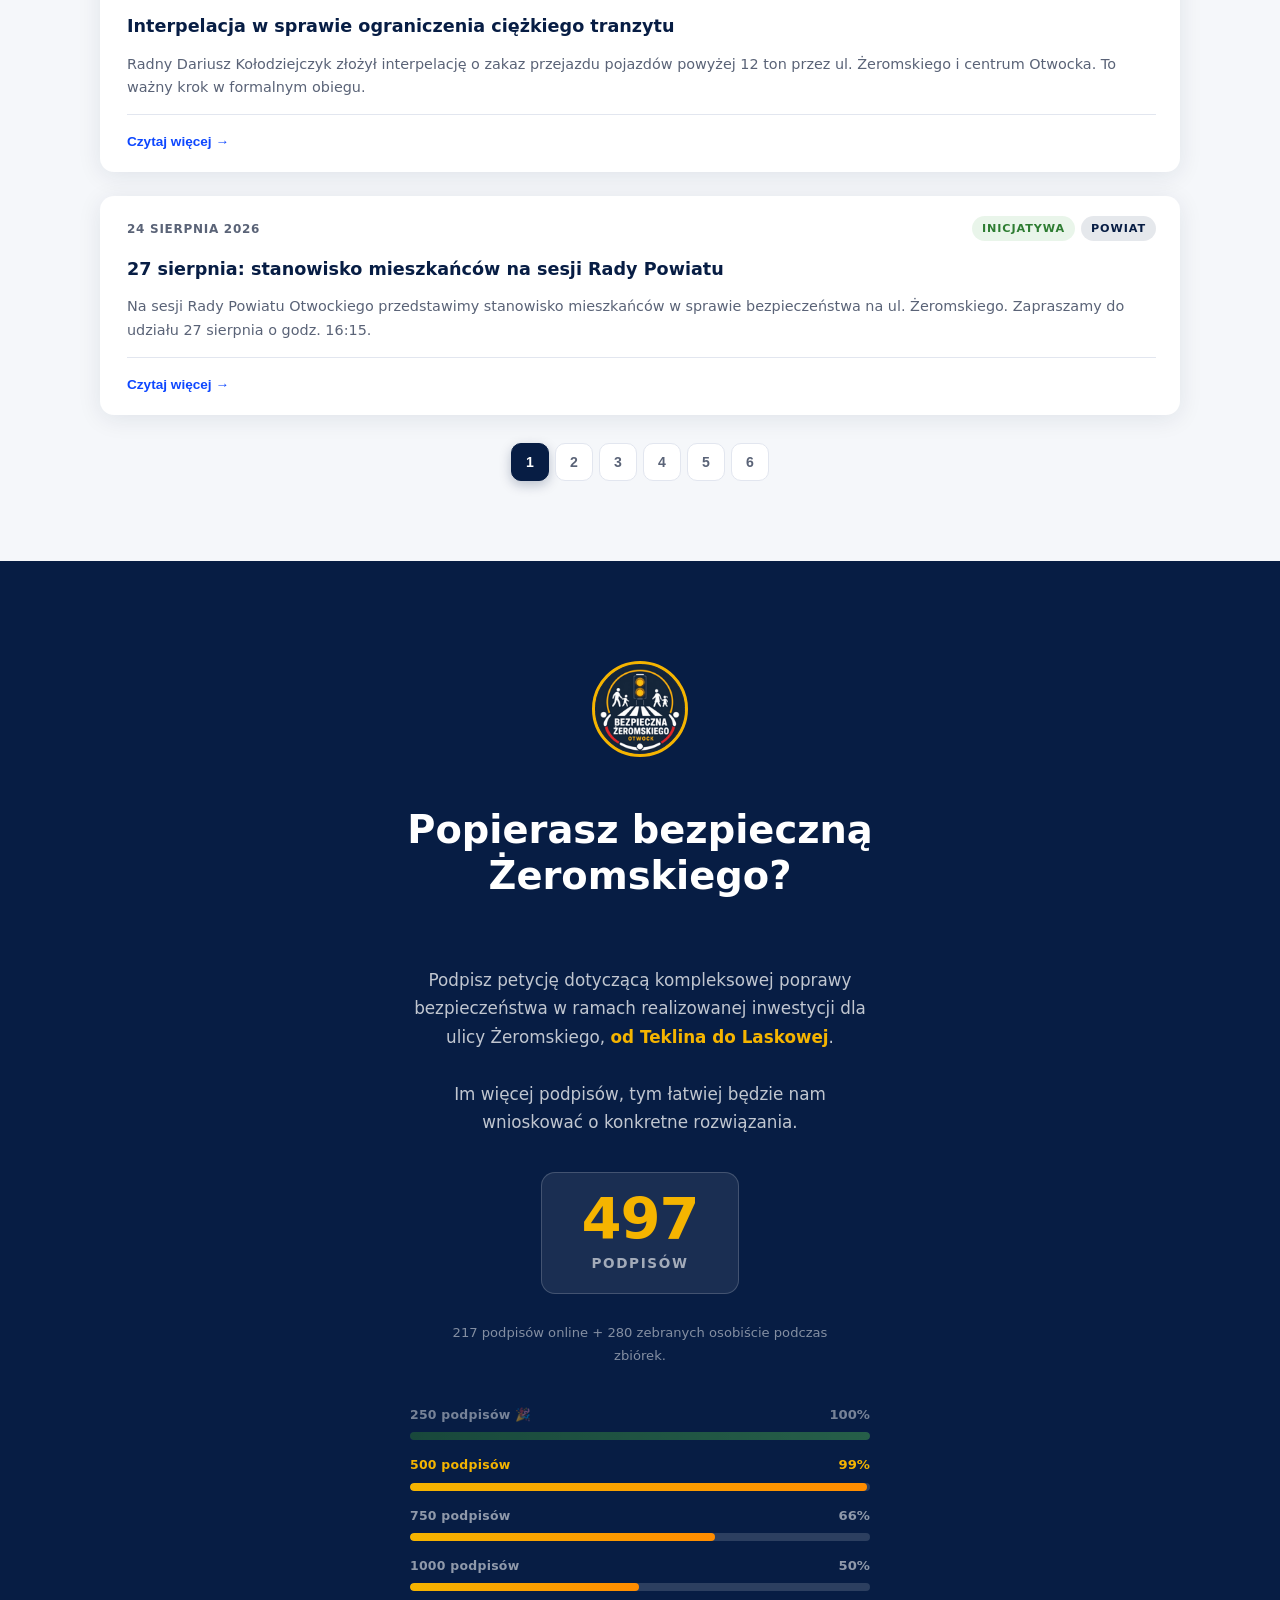
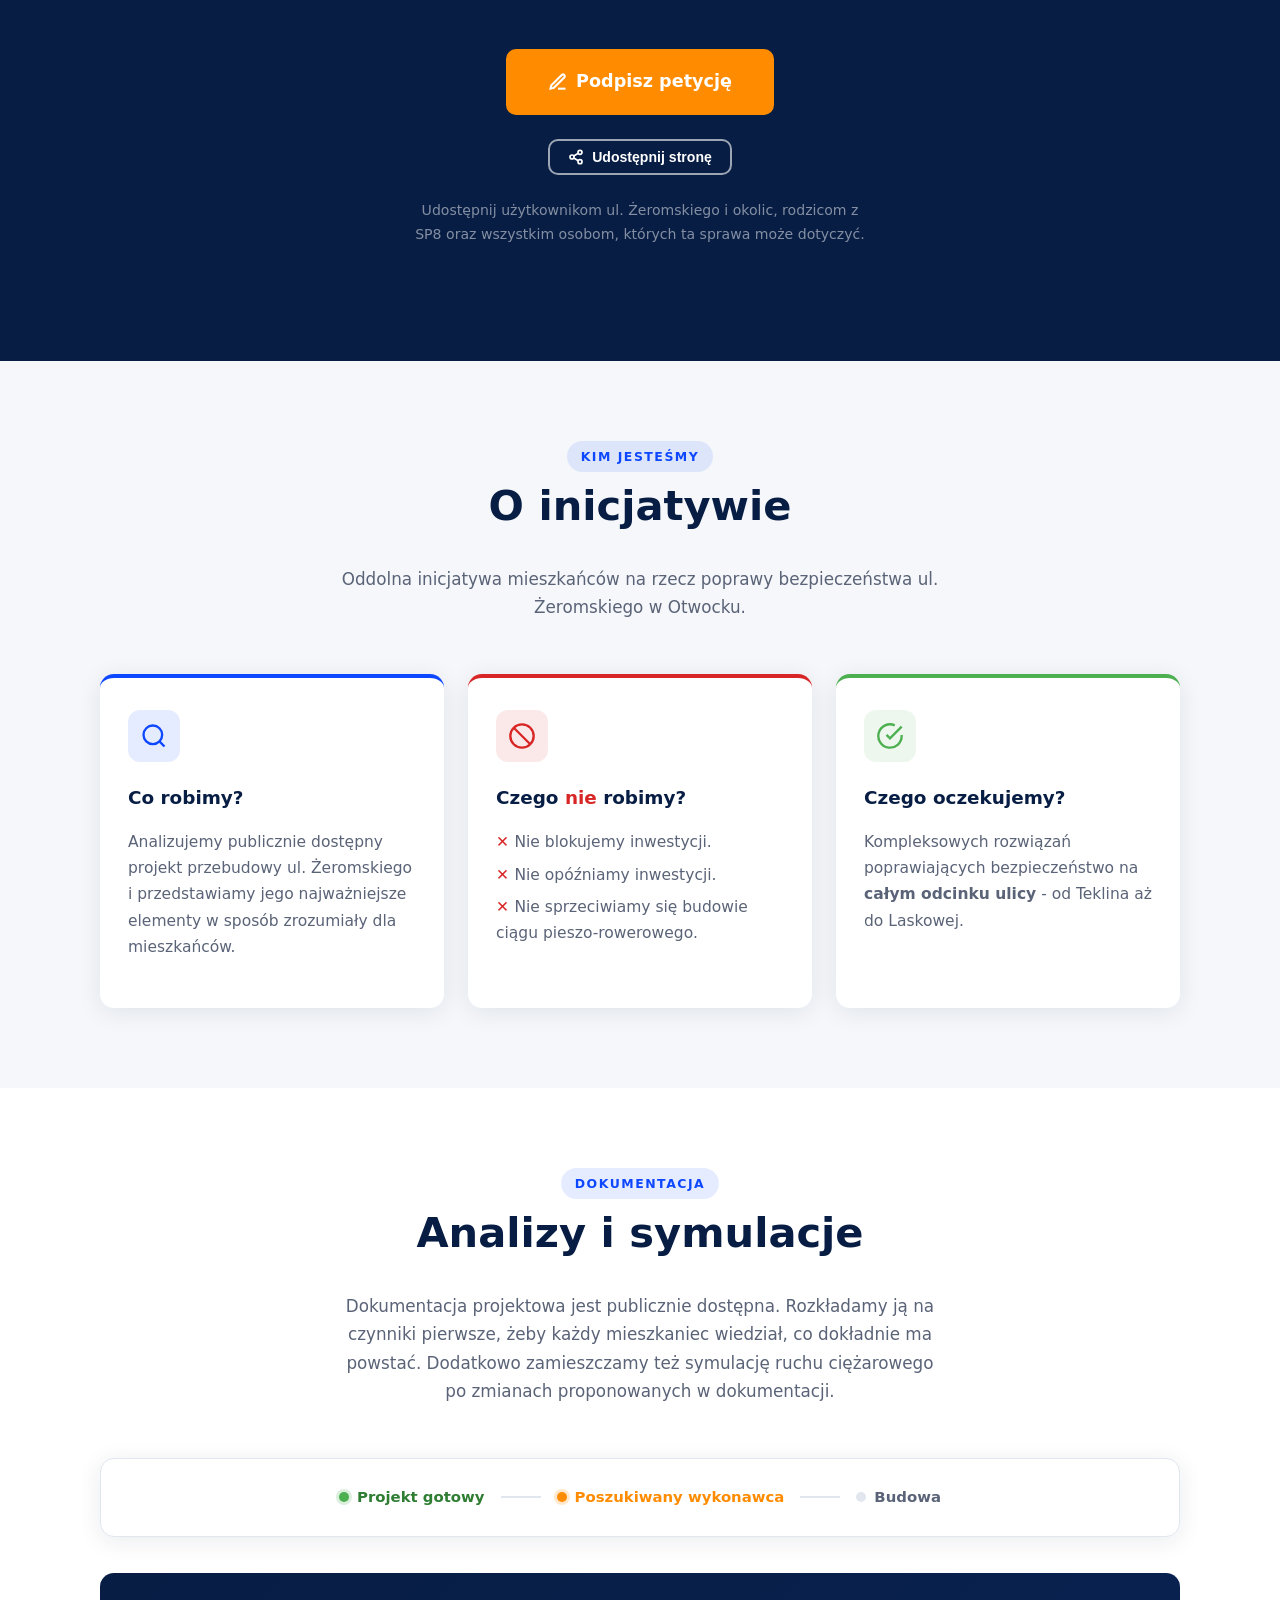
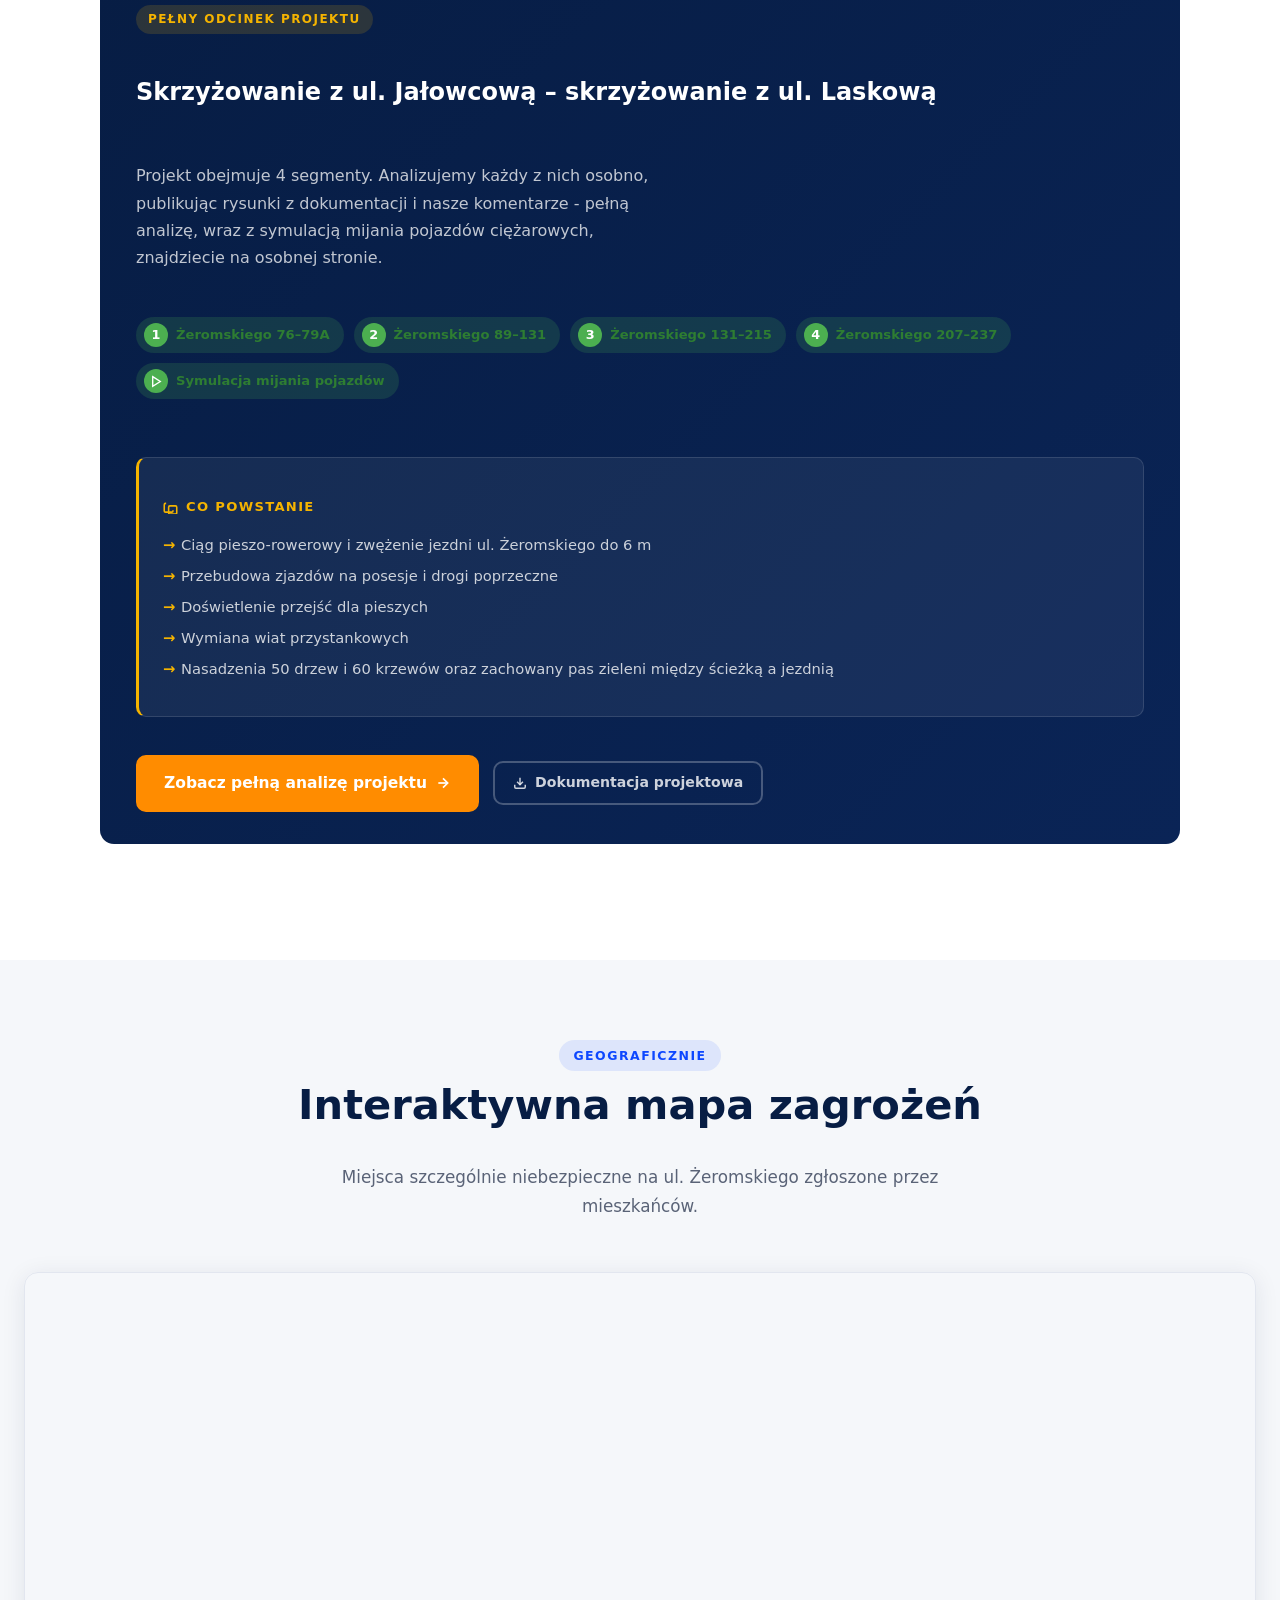
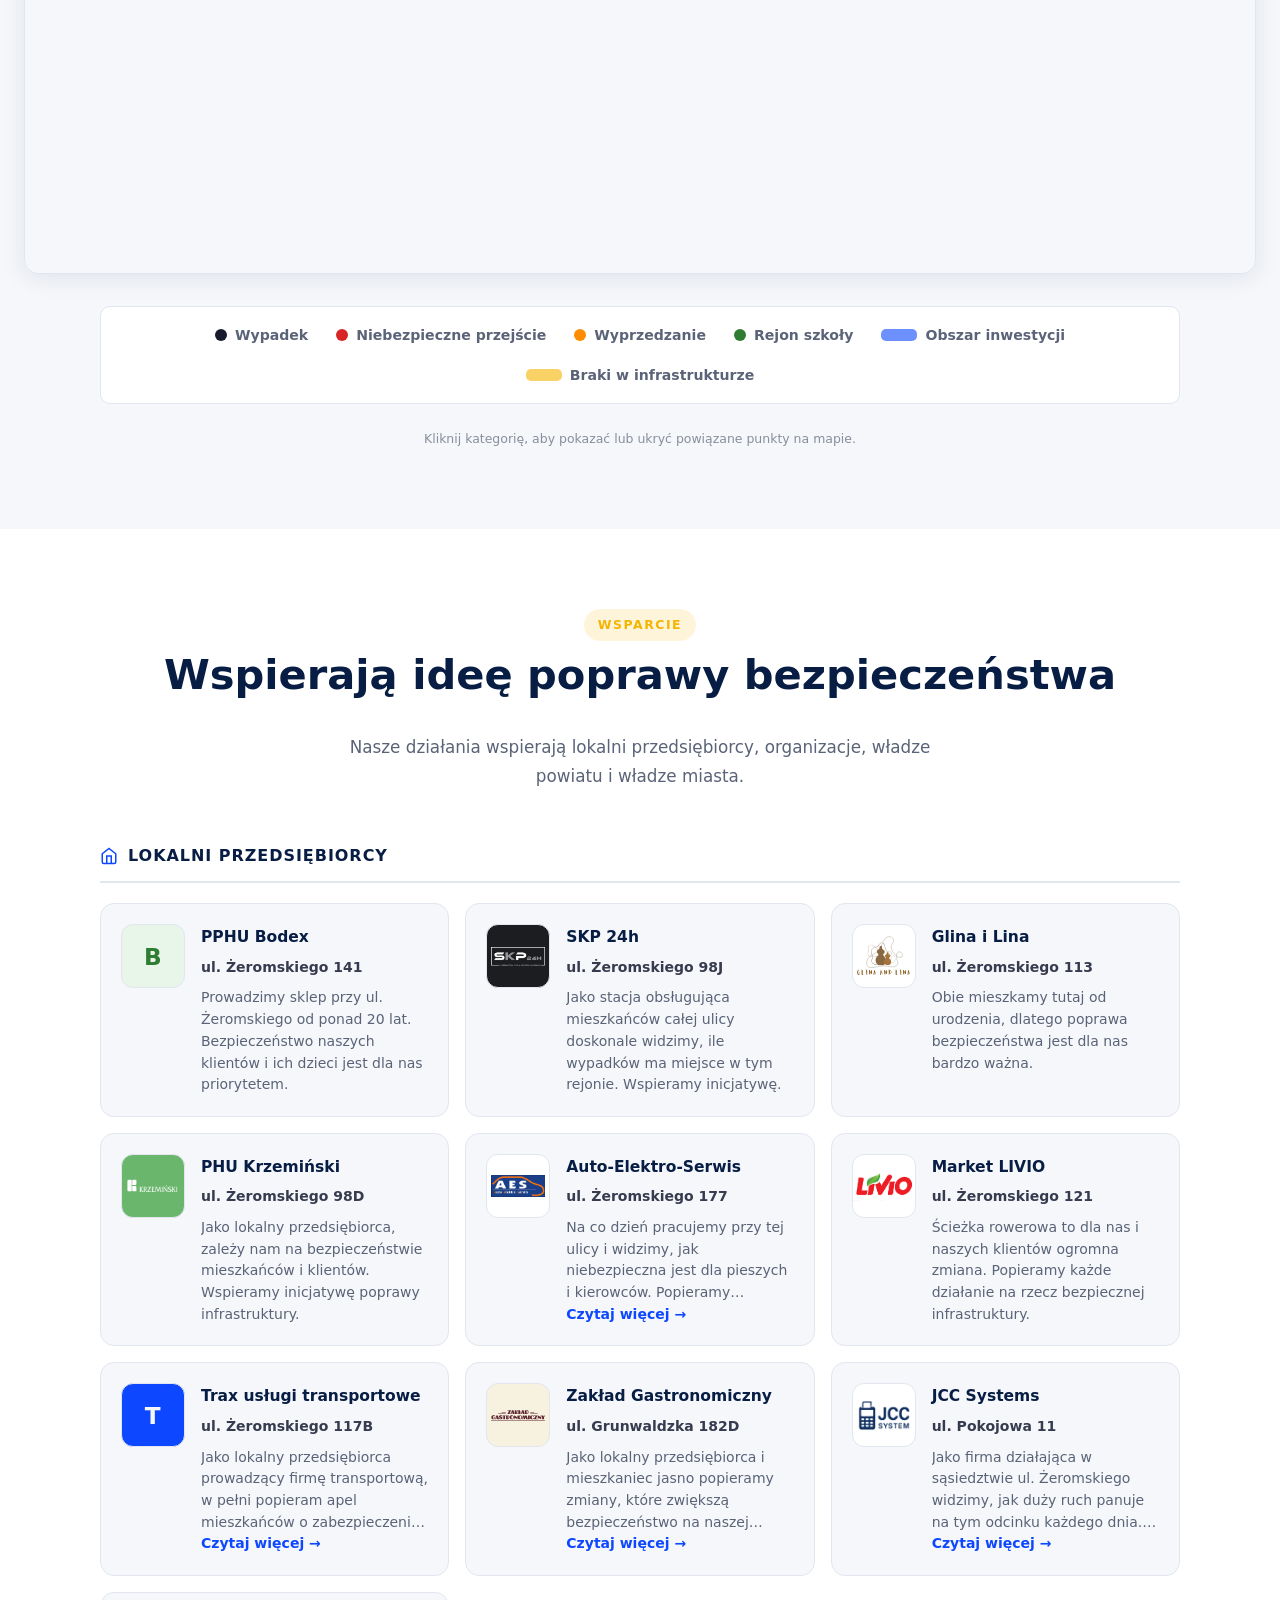
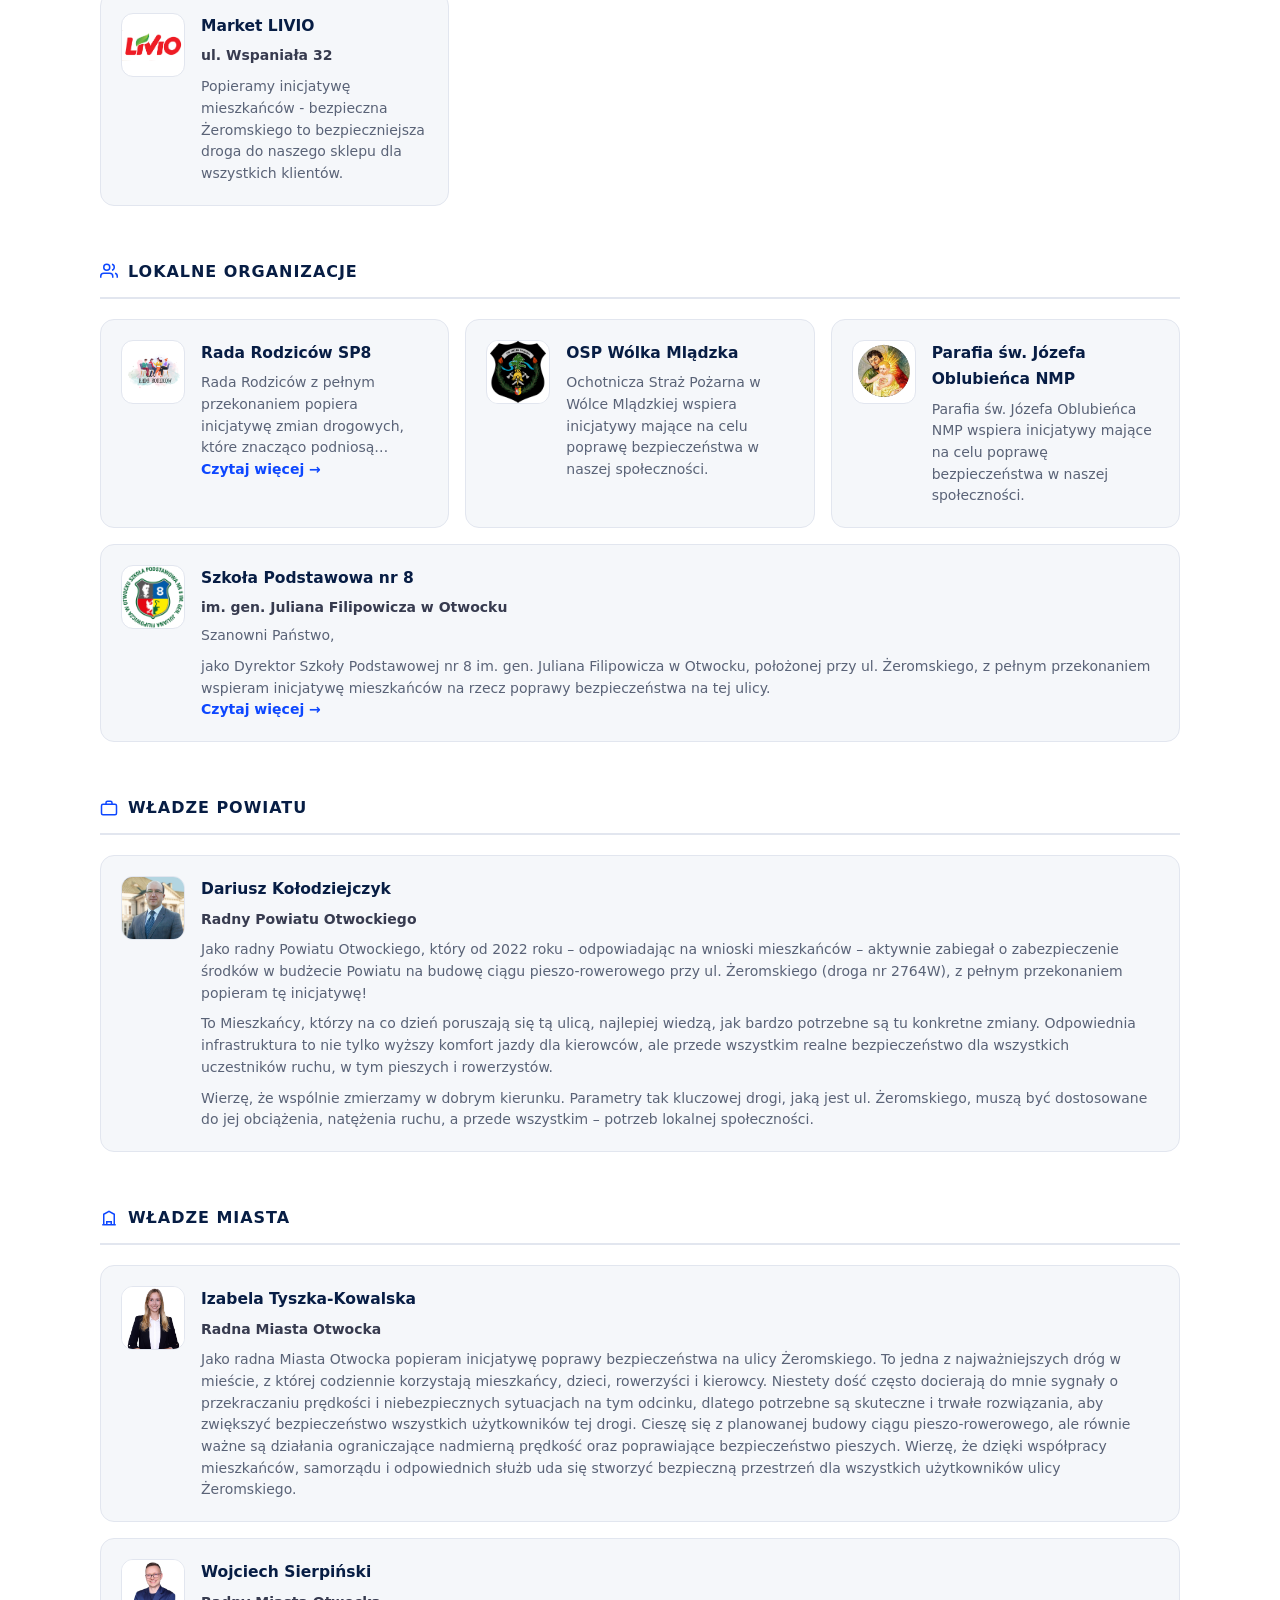
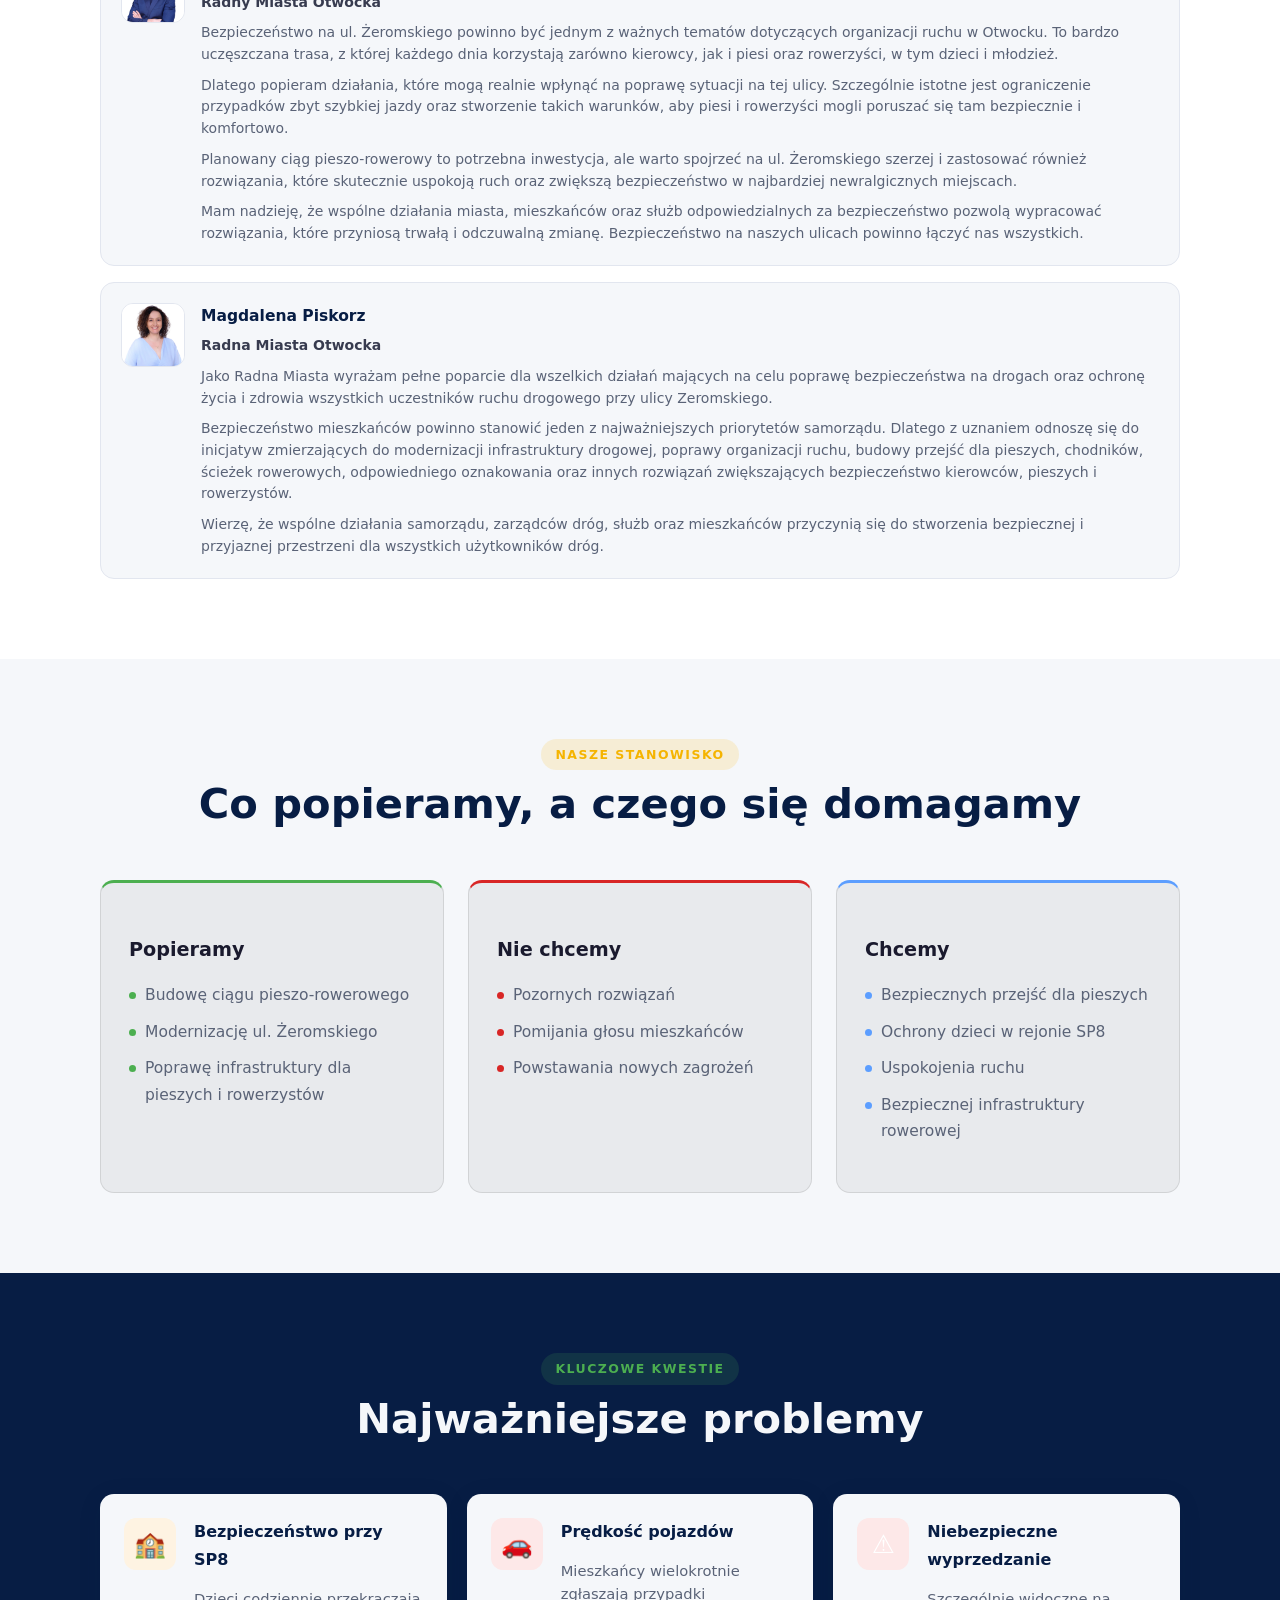
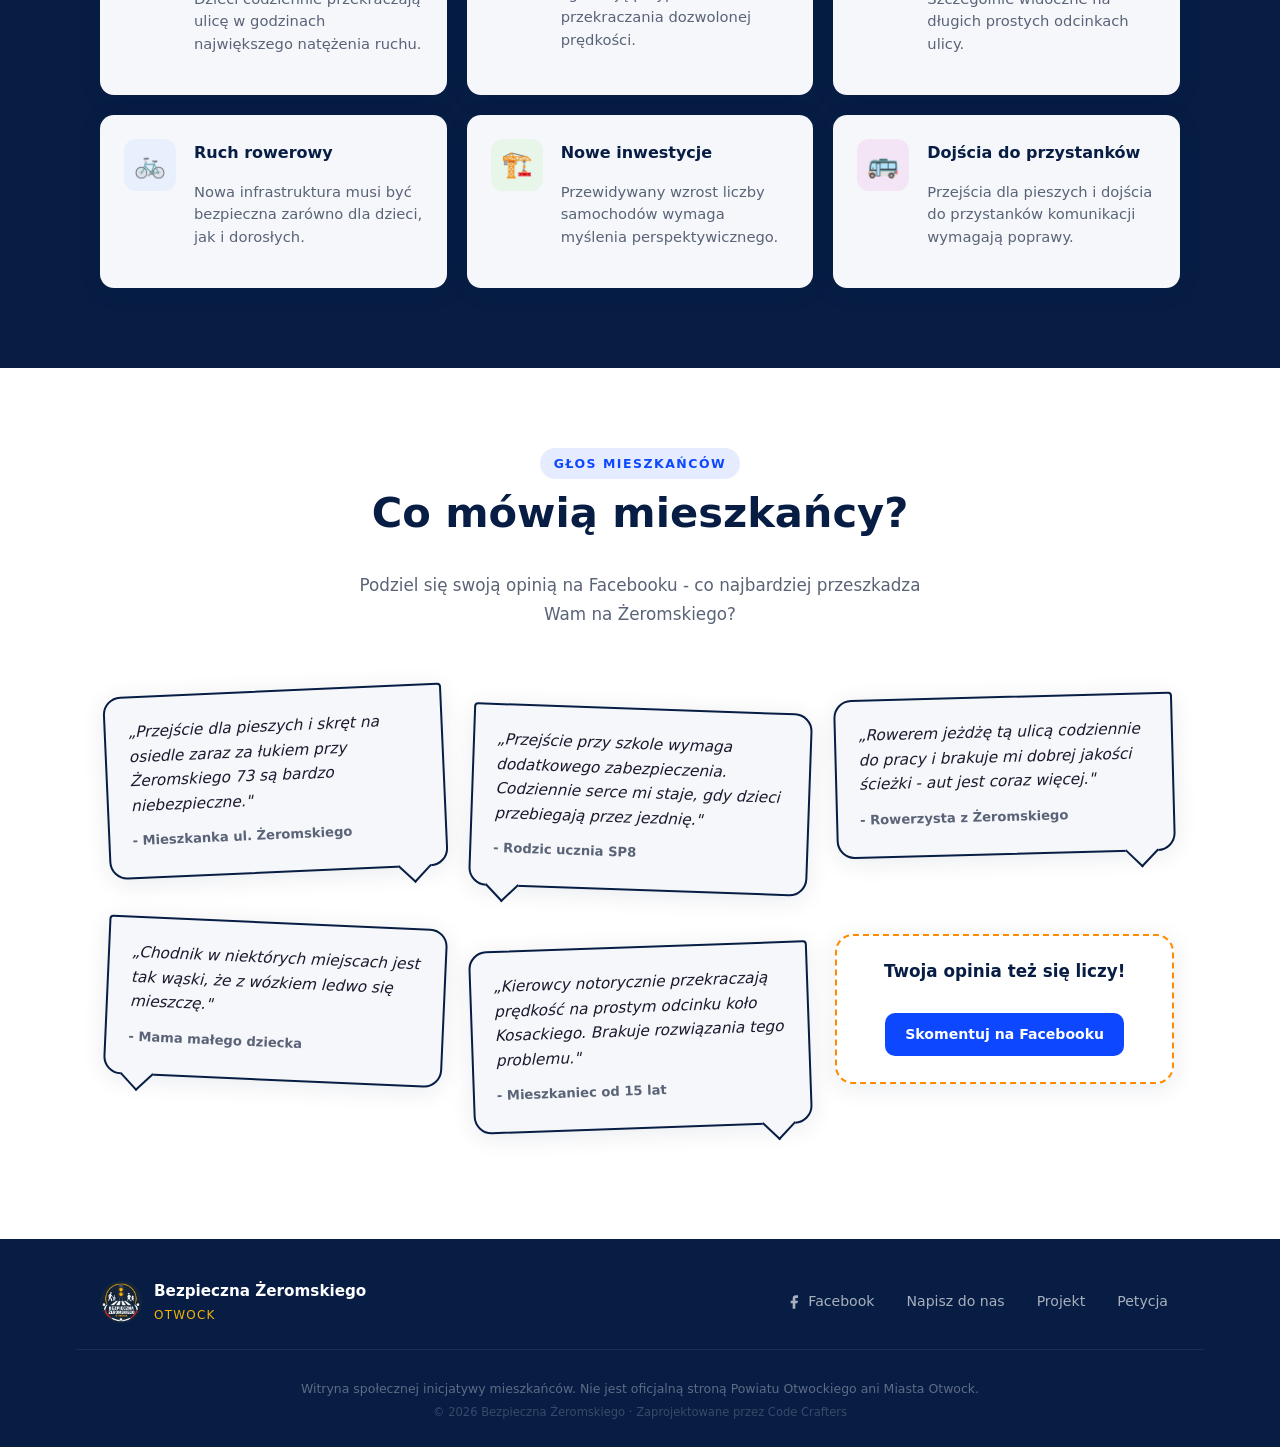
==== commit 8b9ec7ca: "Bump cache-buster hashes after deploy" ====
--- a/index.html
+++ b/index.html
@@ -37,7 +37,7 @@
   <meta name="twitter:description" content="Społeczna inicjatywa mieszkańców Otwocka na rzecz bezpiecznej ulicy Żeromskiego. Analizujemy projekt przebudowy i dbamy o bezpieczeństwo." />
   <meta name="twitter:image" content="https://bezpieczna-zeromskiego.pl/img/og-image.jpg" />
 
-  <link rel="stylesheet" href="css/style.css?v=6b01b45e9a5a" />
+  <link rel="stylesheet" href="css/style.css?v=e32ff872534e" />
 
   <!-- Structured data: helps search engines understand this as a civic/community initiative -->
   <script type="application/ld+json">
@@ -807,6 +807,6 @@
     </a>
   </div>
 
-  <script src="js/main.js?v=8bff671c1f78"></script>
+  <script src="js/main.js?v=c8efdc0be9b5"></script>
 </body>
 </html>
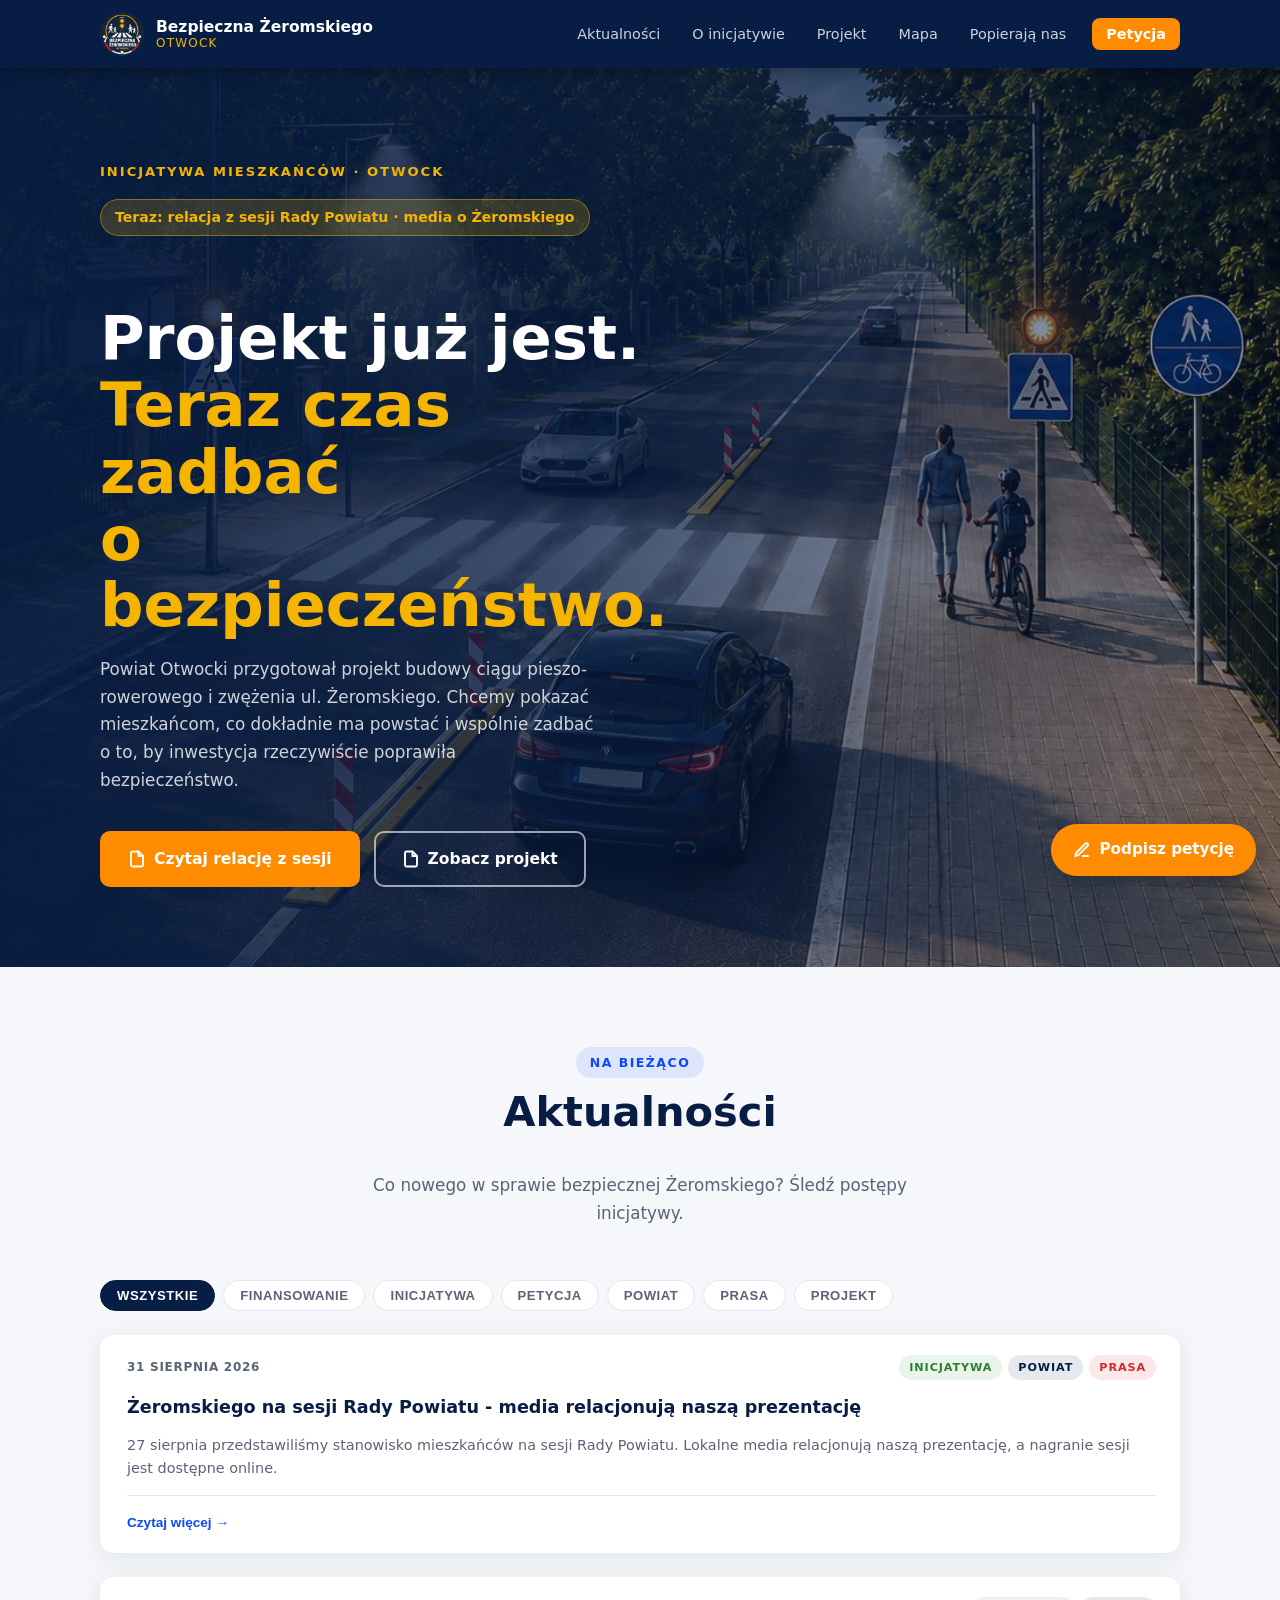
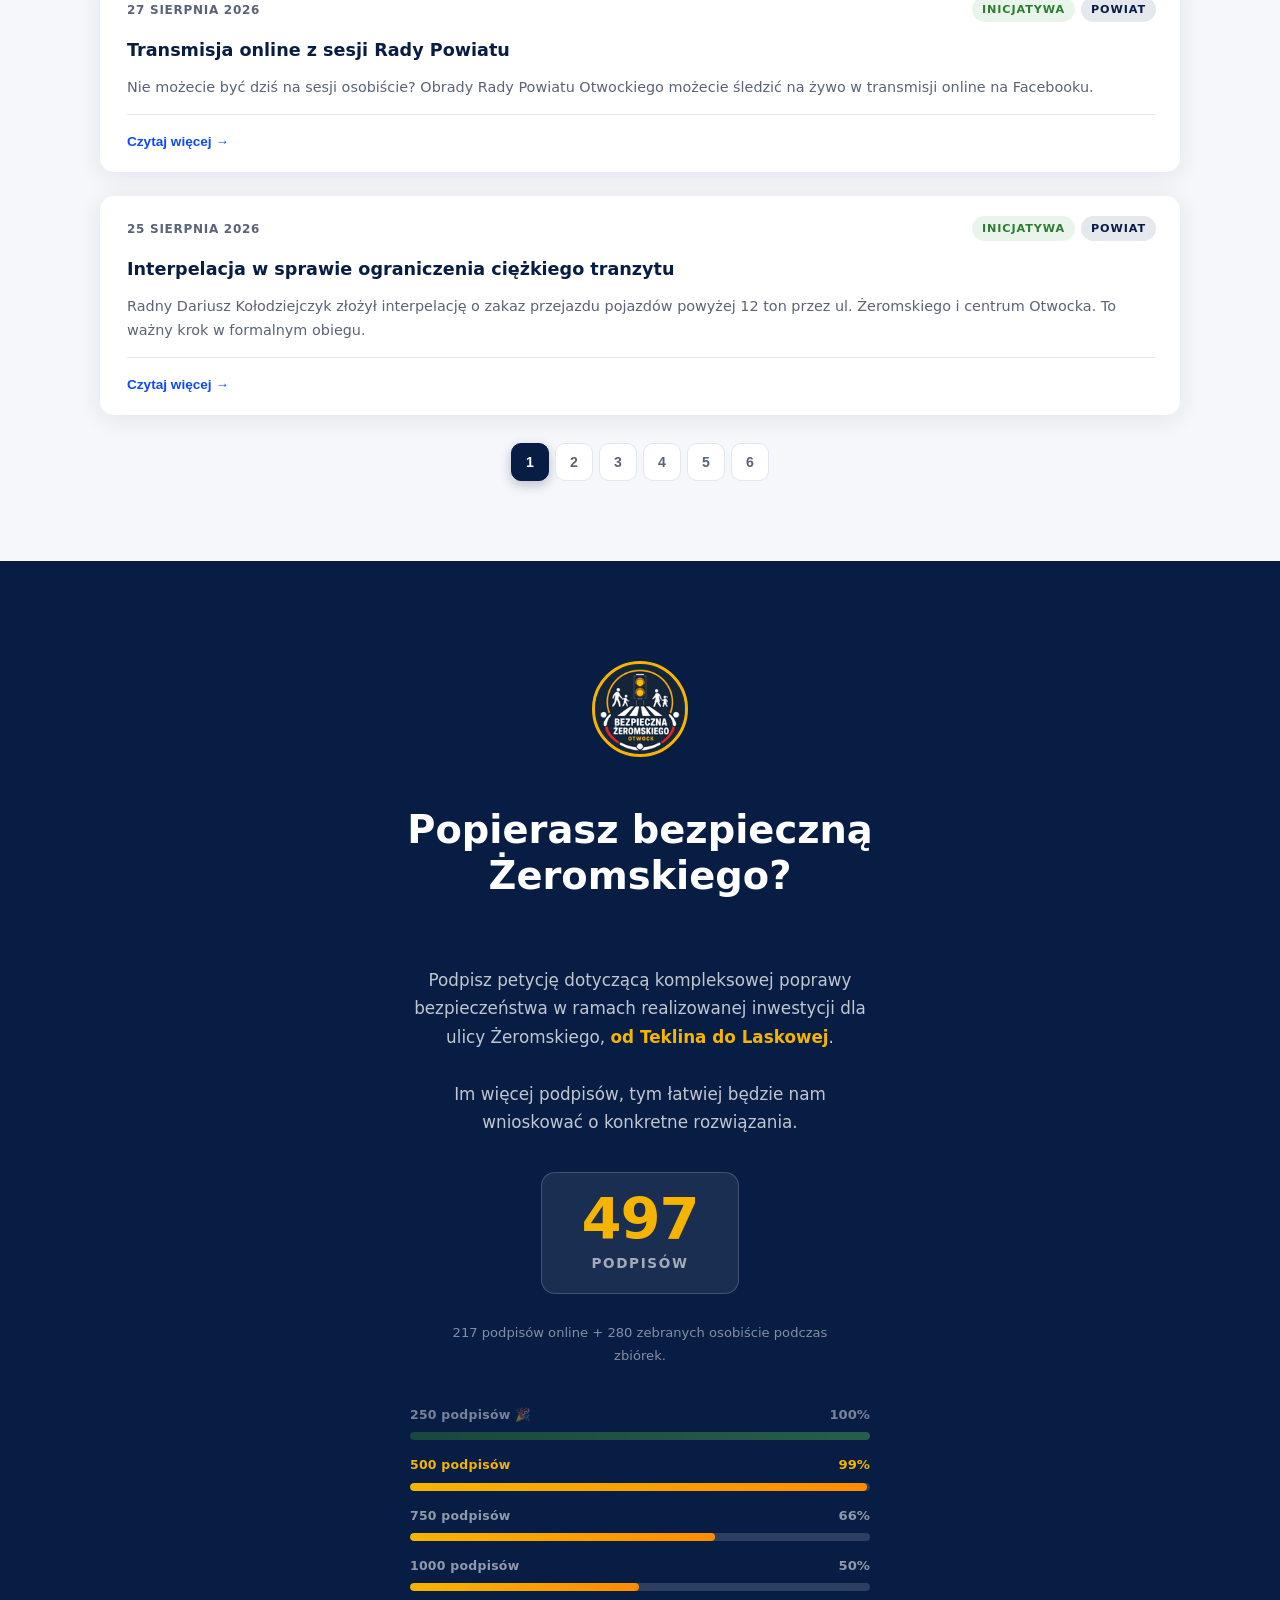
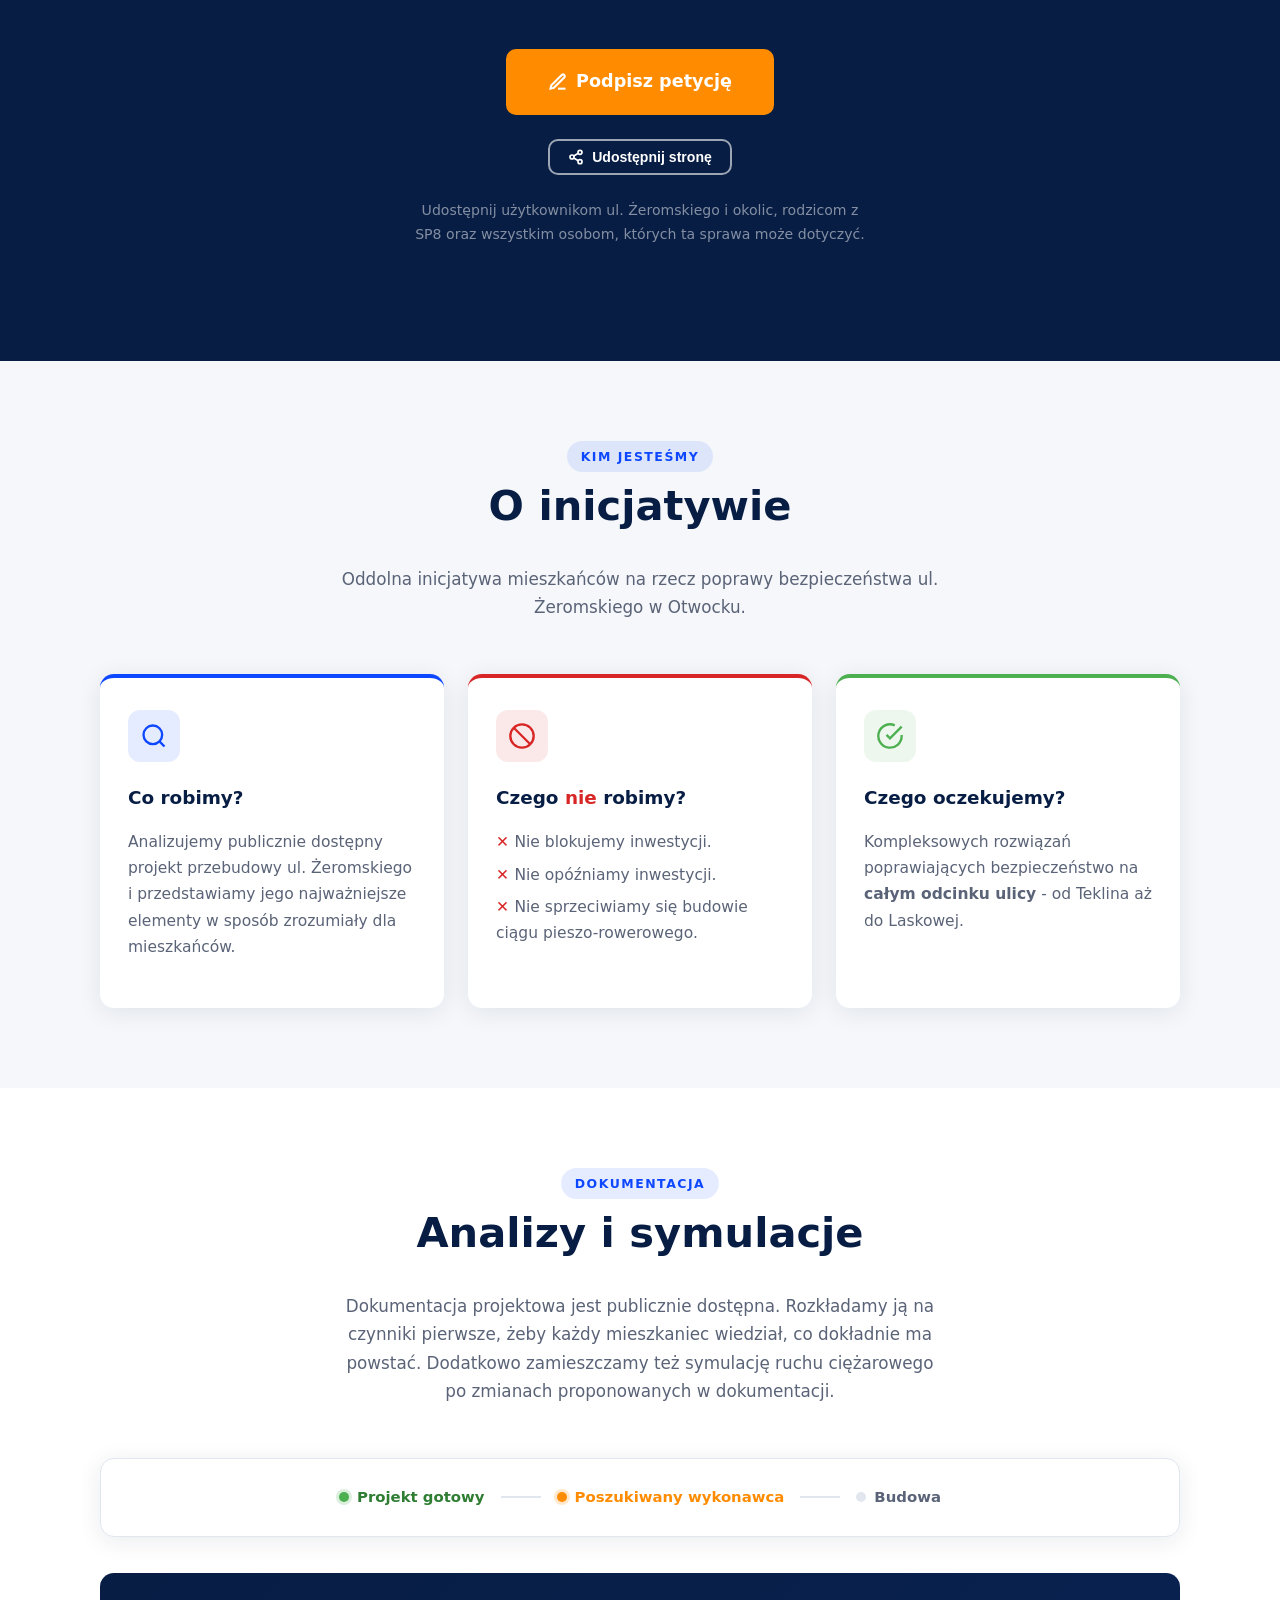
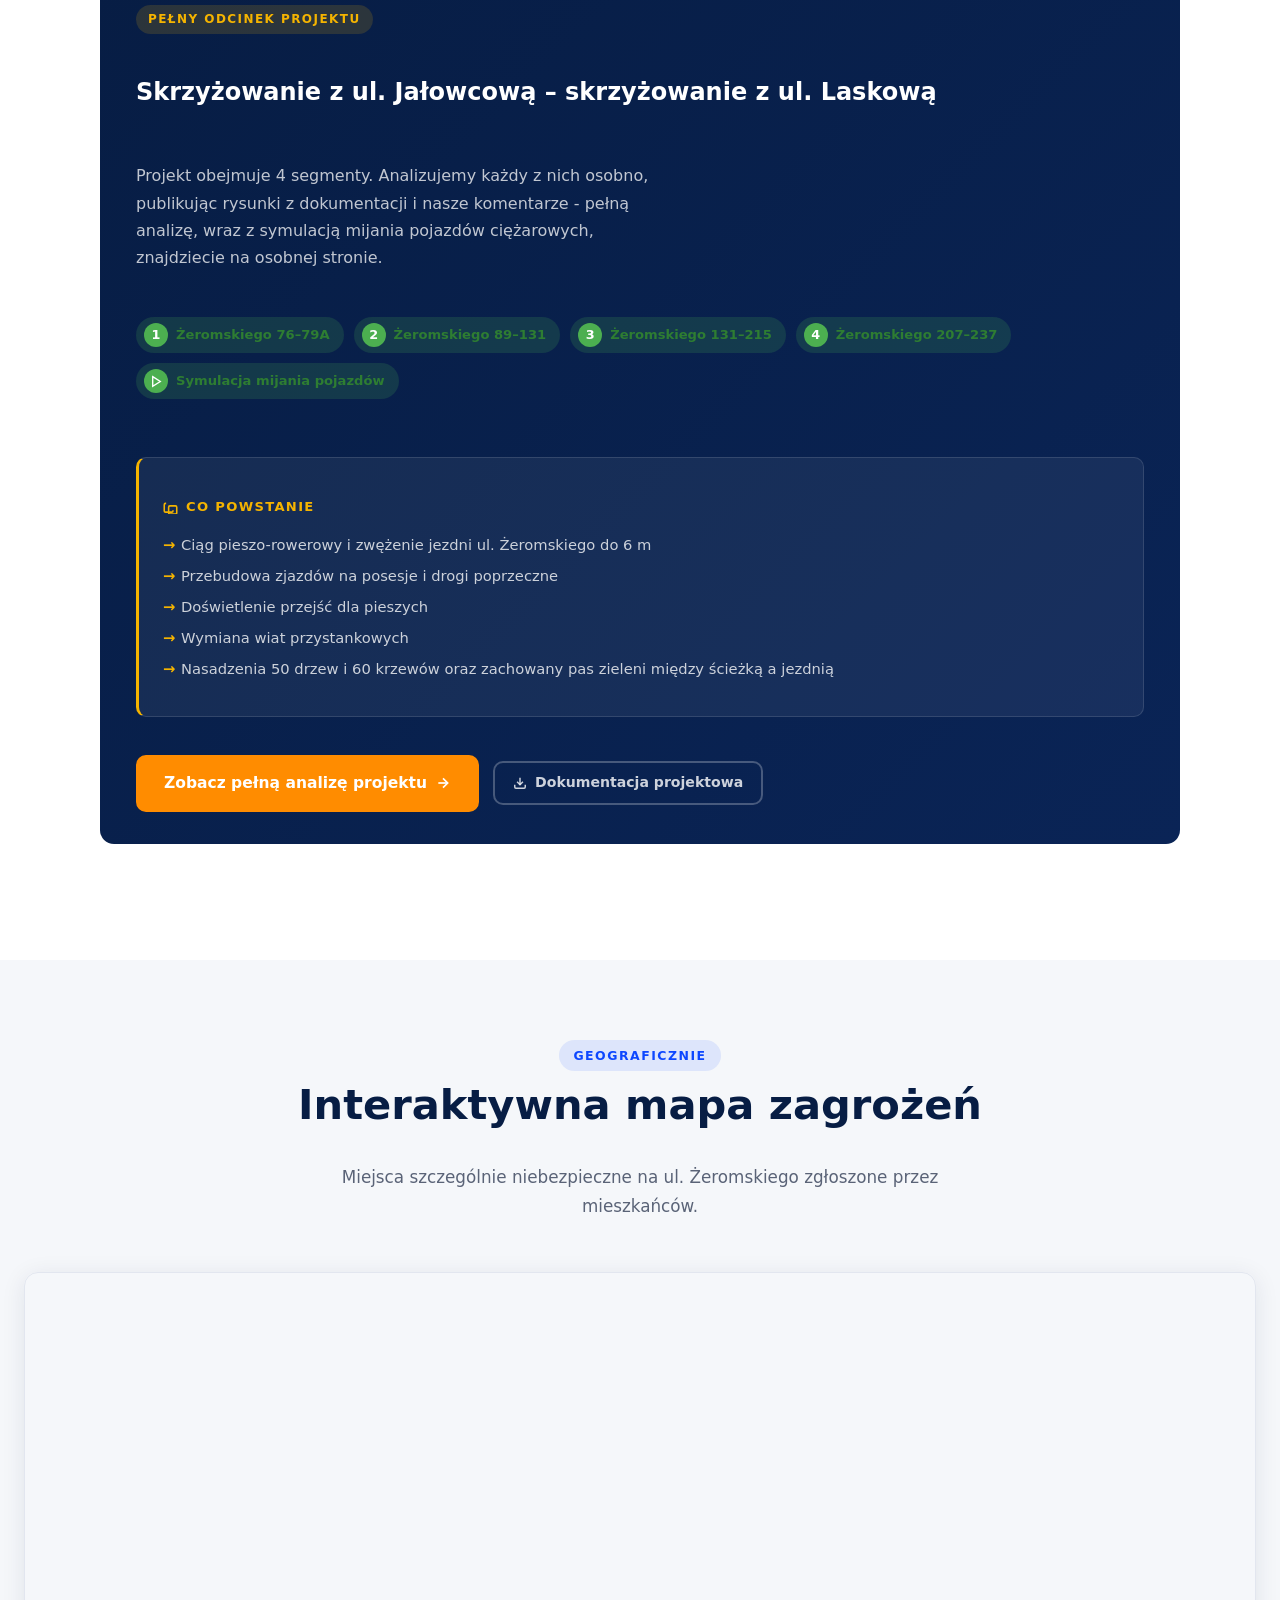
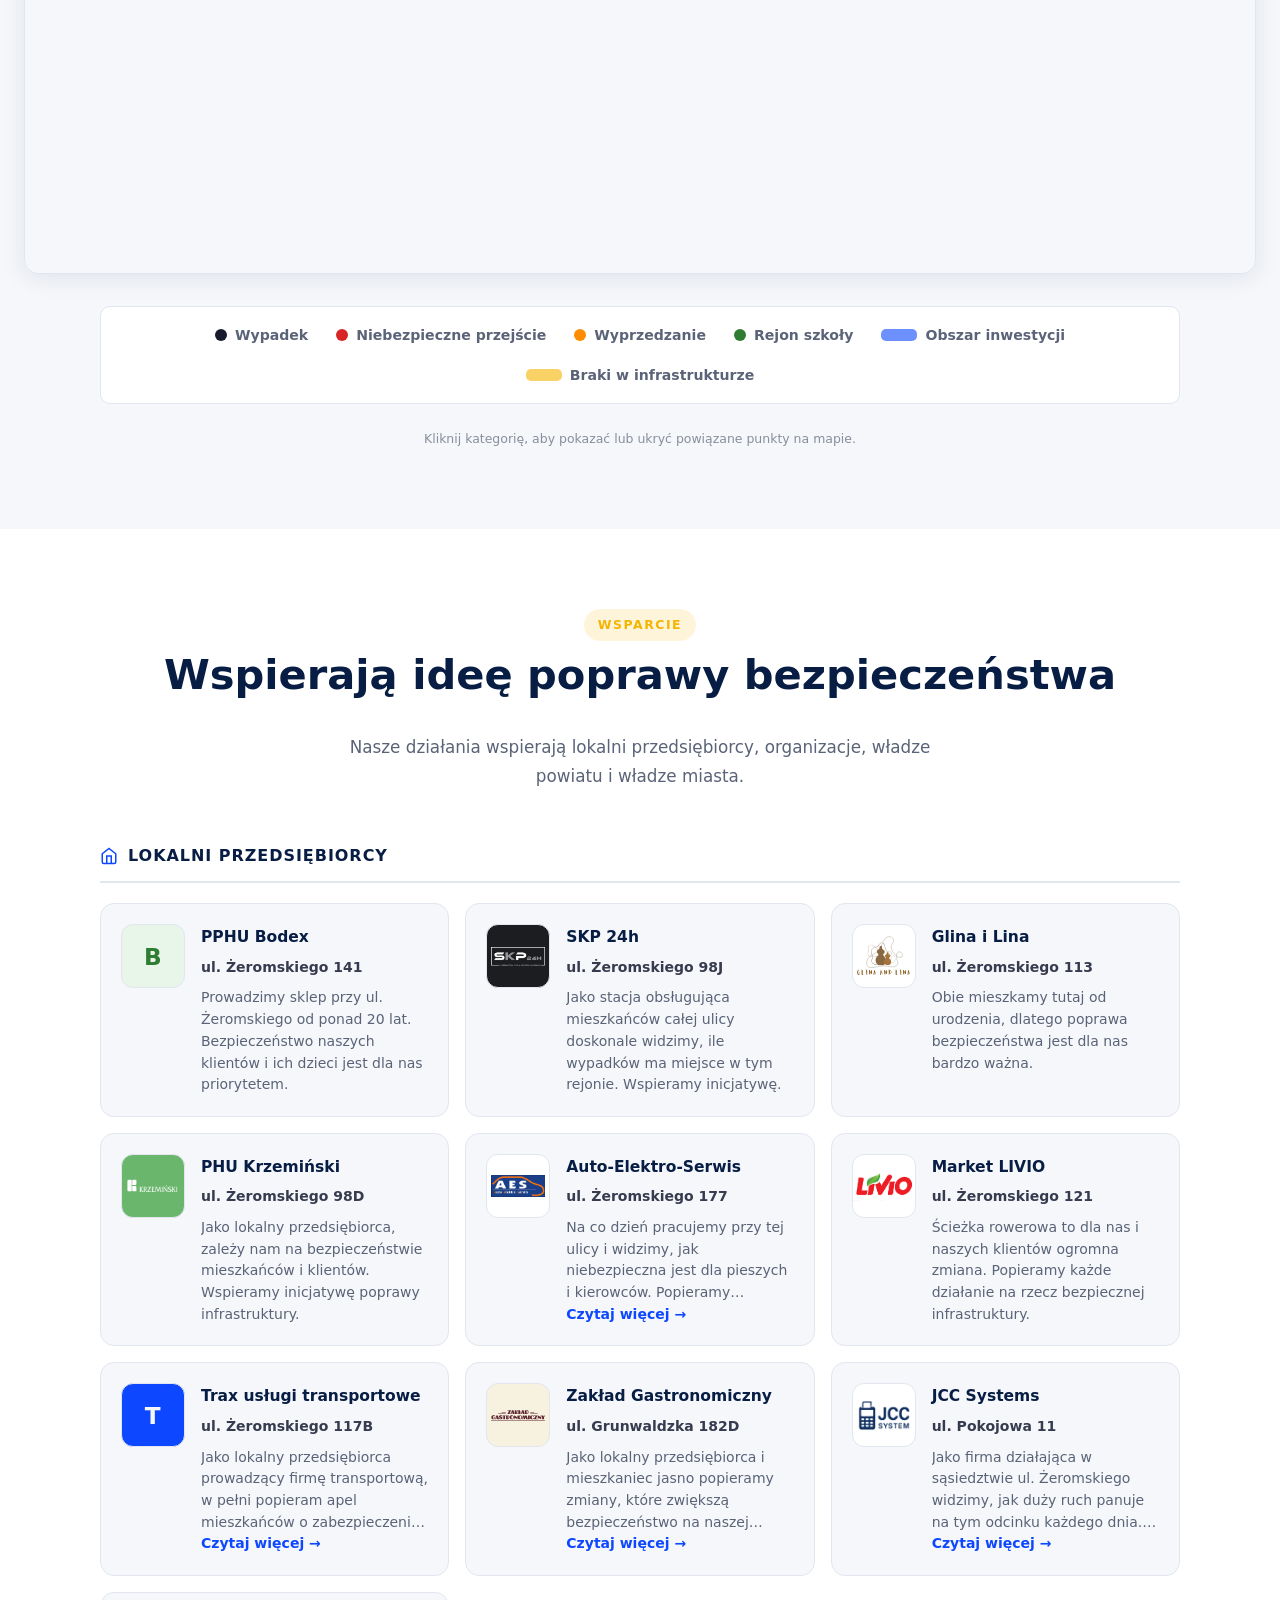
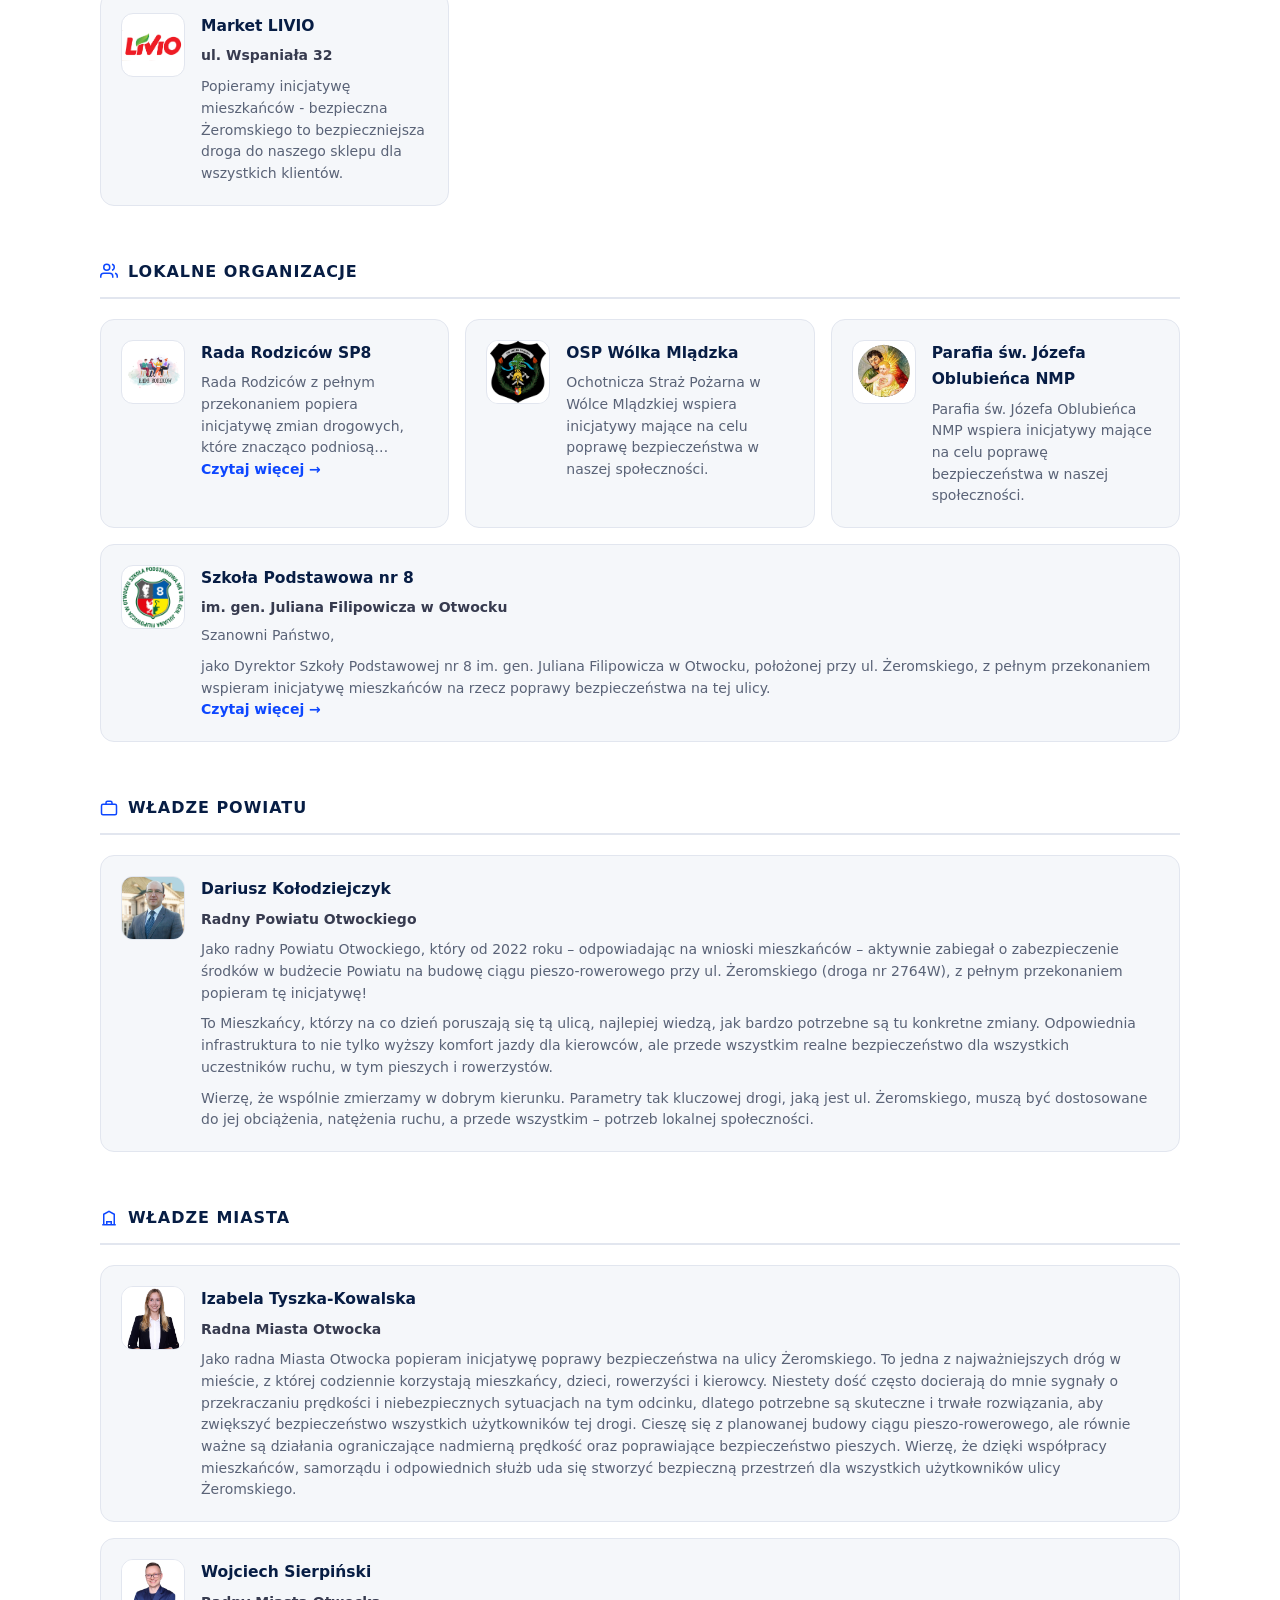
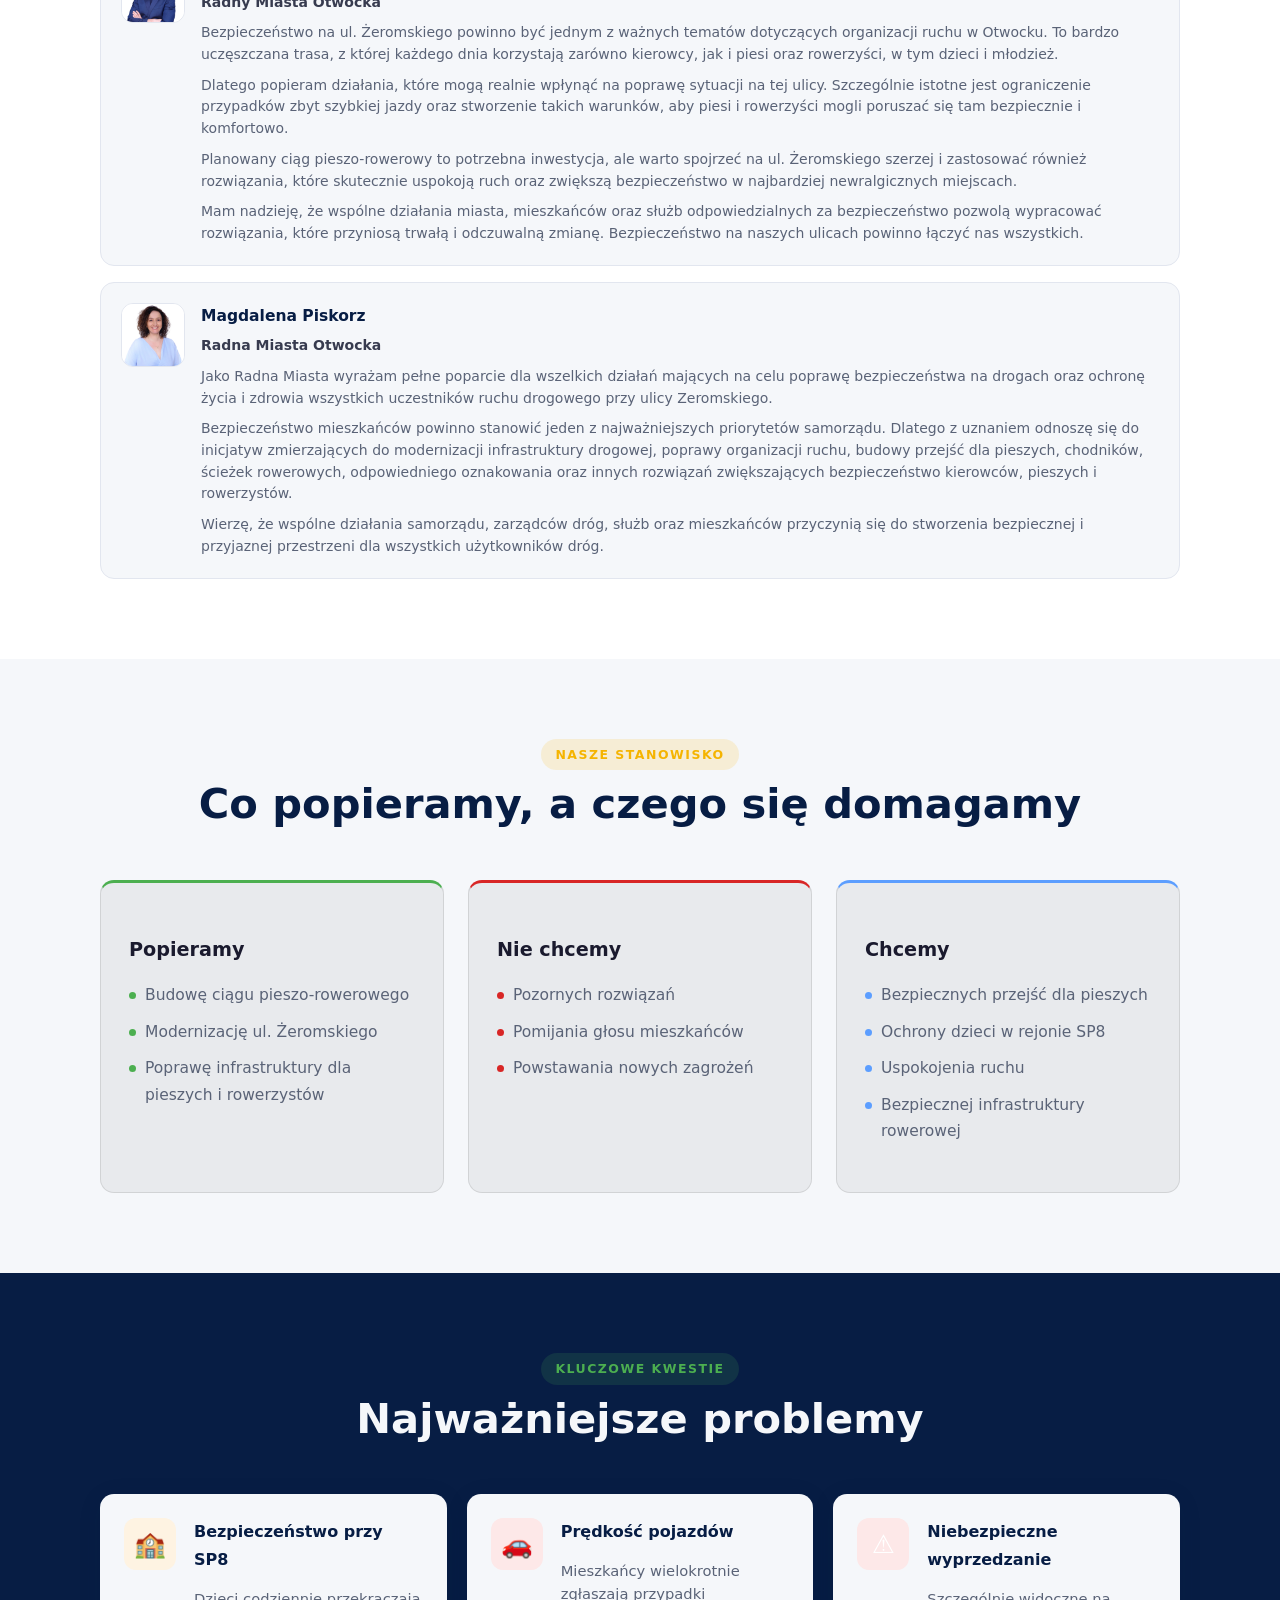
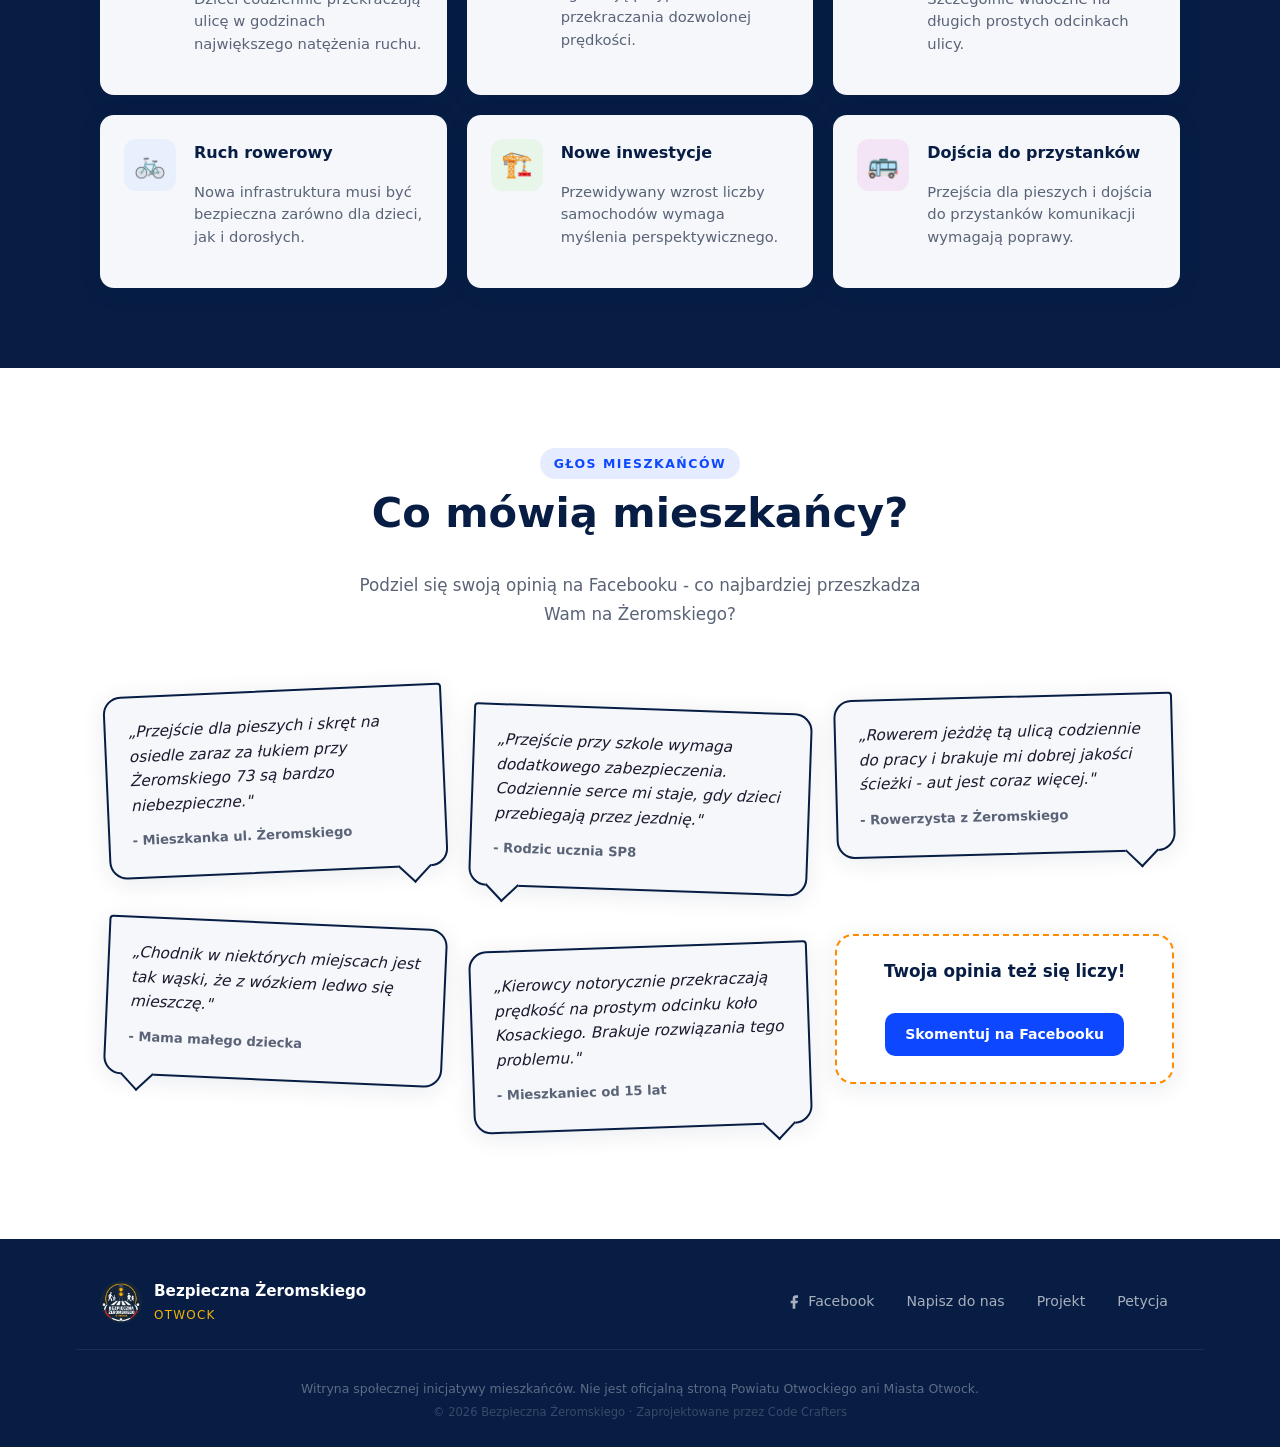
==== commit a357b0a5: "Add news" ====
--- a/index.html
+++ b/index.html
@@ -90,8 +90,8 @@
     <div class="hero-overlay"></div>
     <div class="hero-content">
       <p class="hero-label">Inicjatywa mieszkańców · Otwock</p>
-      <a href="#news-interpelacja-ciezki-tranzyt" class="hero-now">
-        Teraz: 25 VIII Starostwo · 27 VIII Rada Powiatu
+      <a href="#news-sesja-rady-powiatu-relacja" class="hero-now">
+        Teraz: relacja z sesji Rady Powiatu · media o Żeromskiego
       </a>
       <h1>Projekt już jest.<br><span>Teraz czas zadbać<br>o bezpieczeństwo.</span></h1>
       <p class="hero-sub">
@@ -100,9 +100,9 @@
         ma powstać i wspólnie zadbać o to, by inwestycja rzeczywiście poprawiła bezpieczeństwo.
       </p>
       <div class="hero-btns">
-        <a href="#news-interpelacja-ciezki-tranzyt" class="btn btn-orange">
+        <a href="#news-sesja-rady-powiatu-relacja" class="btn btn-orange">
           <svg width="18" height="18" viewBox="0 0 24 24" fill="none" stroke="currentColor" stroke-width="2.5"><path d="M14 2H6a2 2 0 0 0-2 2v16a2 2 0 0 0 2 2h12a2 2 0 0 0 2-2V8z"/><polyline points="14 2 14 8 20 8"/></svg>
-          Czytaj o spotkaniach
+          Czytaj relację z sesji
         </a>
         <a href="projekt.html" class="btn btn-outline">
           <svg width="18" height="18" viewBox="0 0 24 24" fill="none" stroke="currentColor" stroke-width="2.5"><path d="M14 2H6a2 2 0 0 0-2 2v16a2 2 0 0 0 2 2h12a2 2 0 0 0 2-2V8z"/><polyline points="14 2 14 8 20 8"/></svg>
